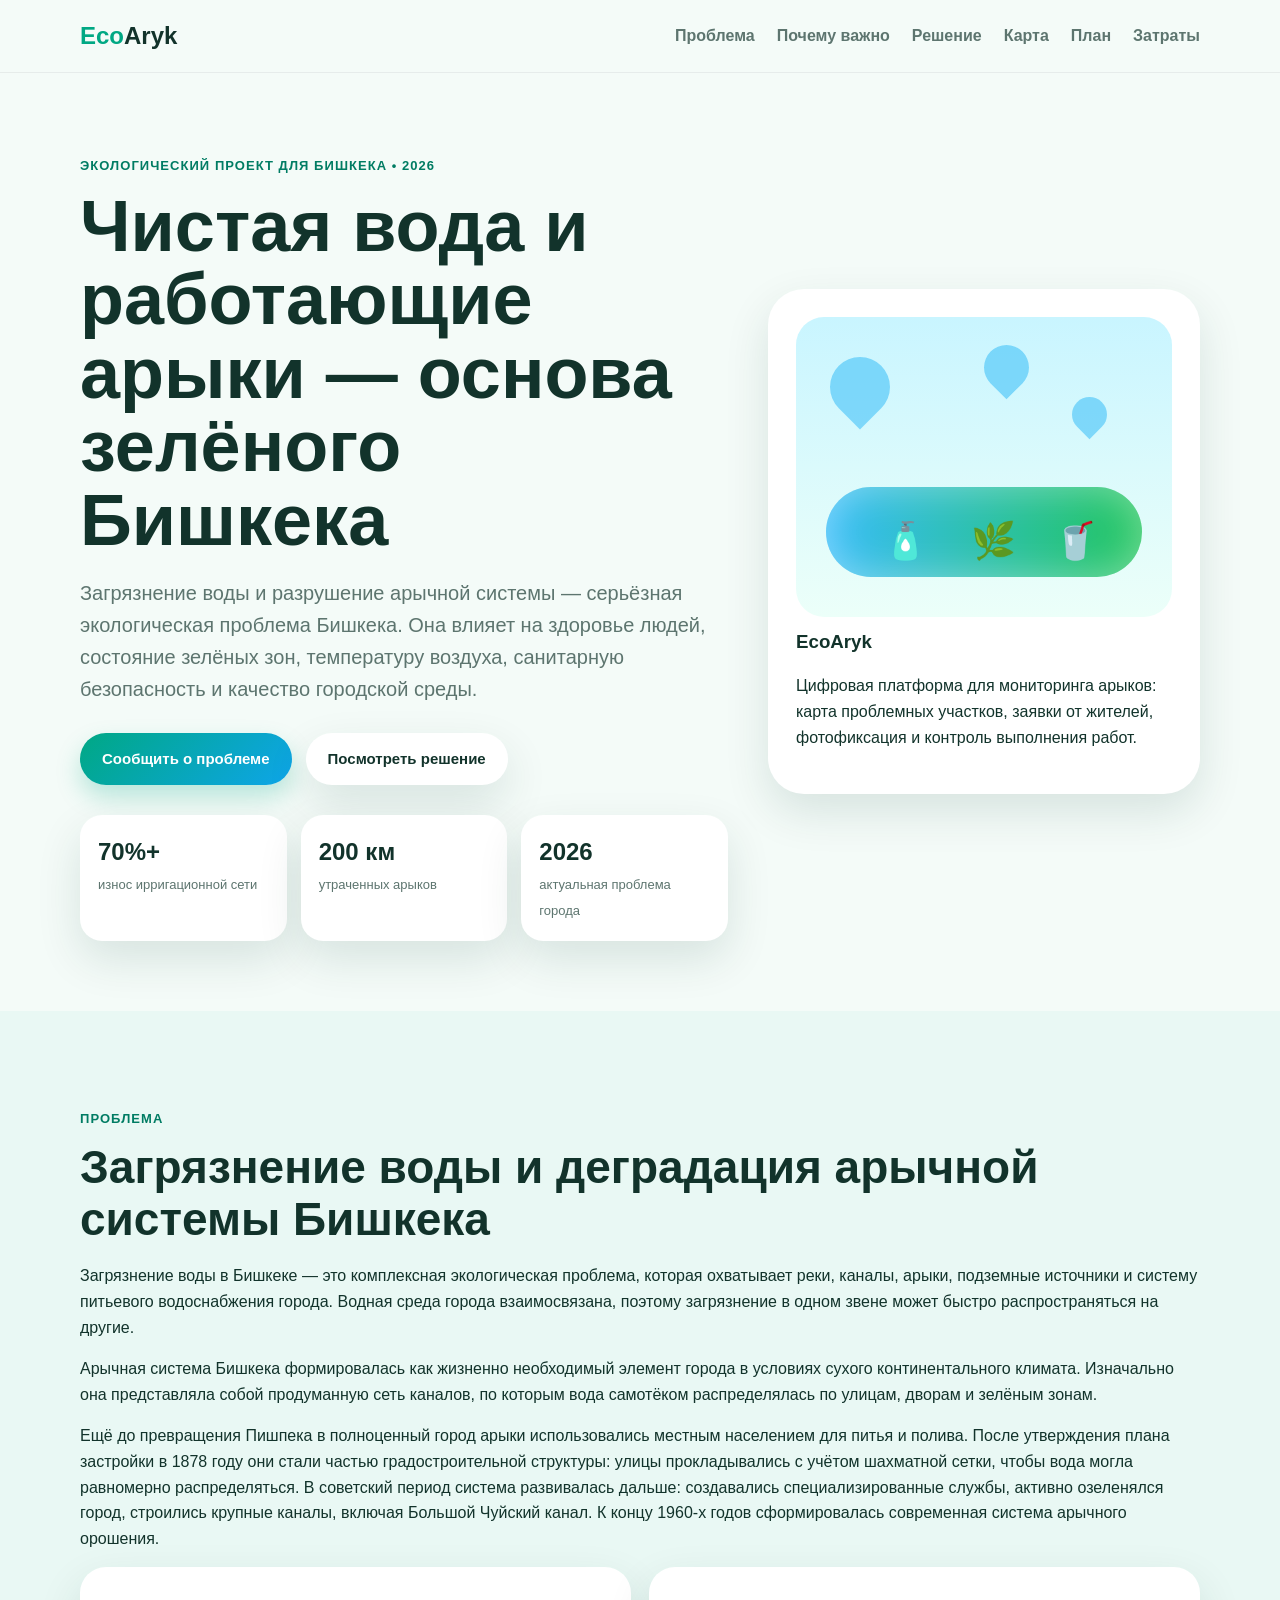
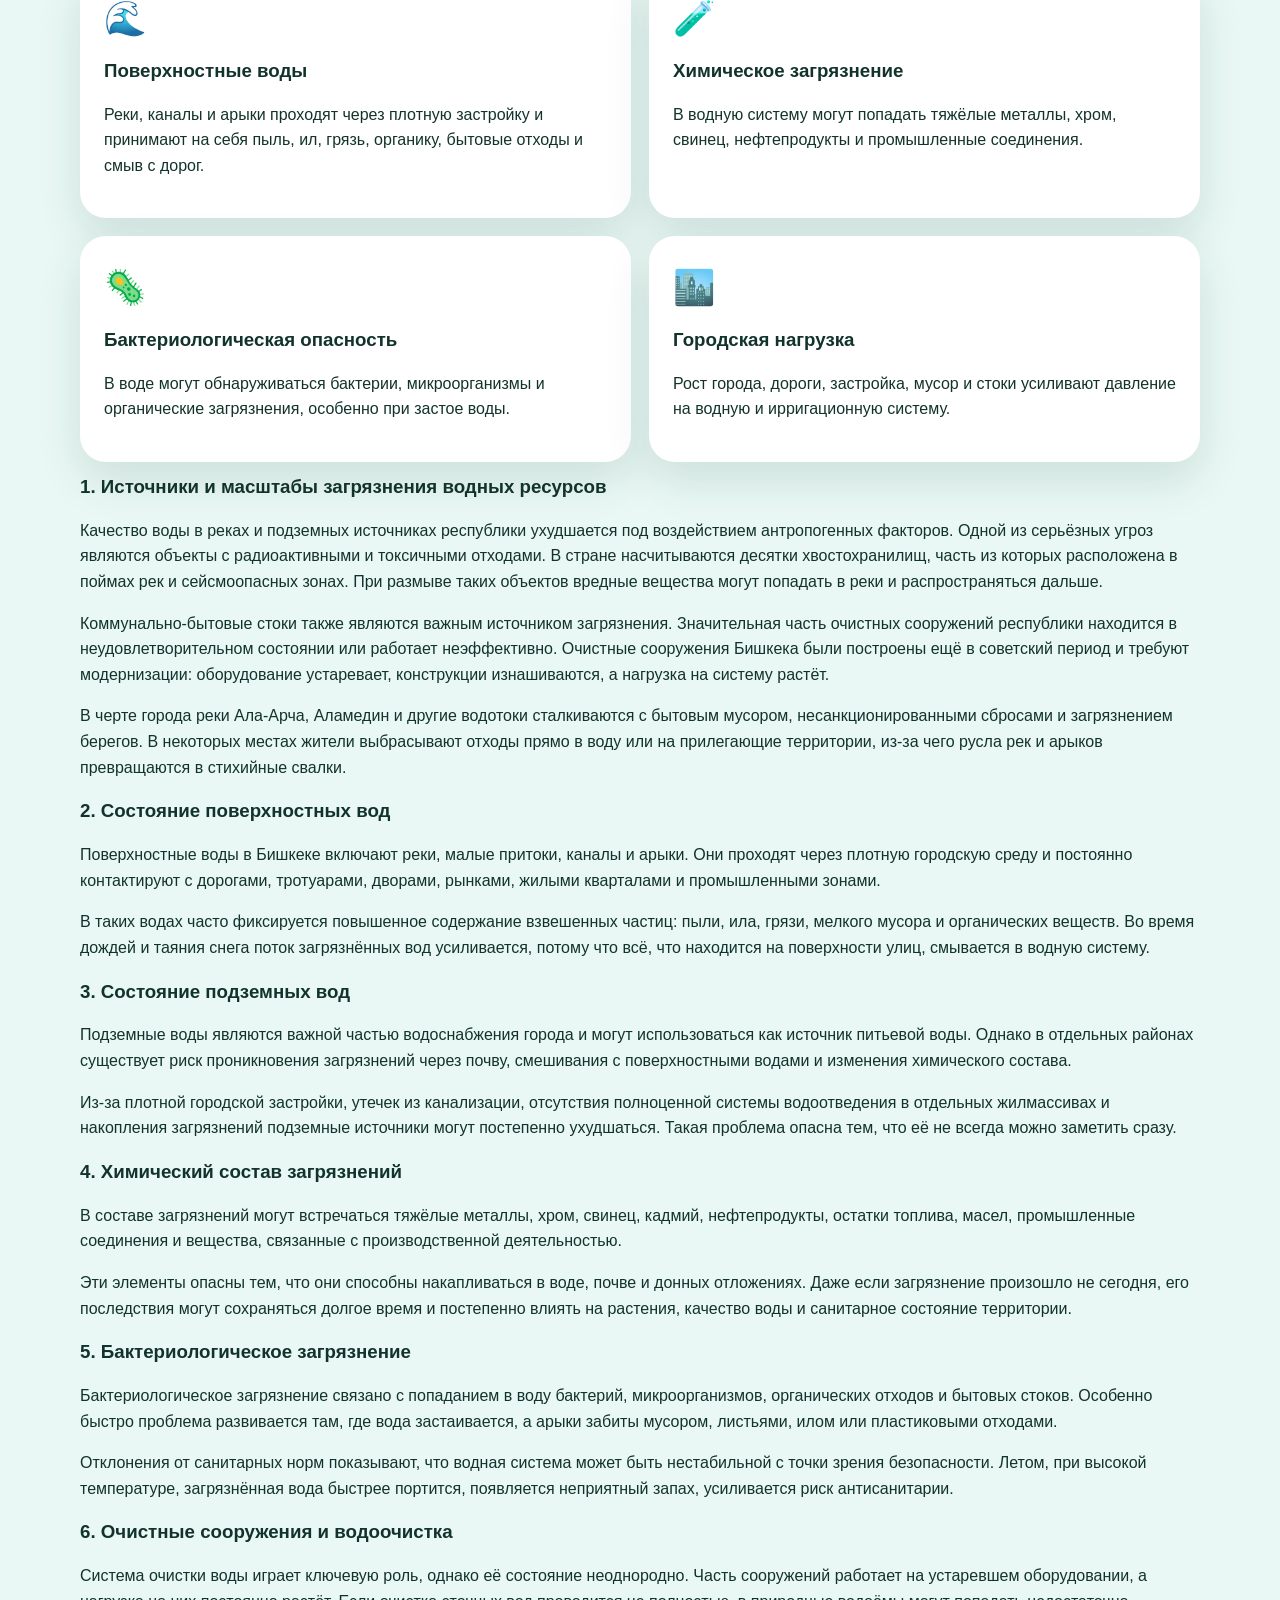
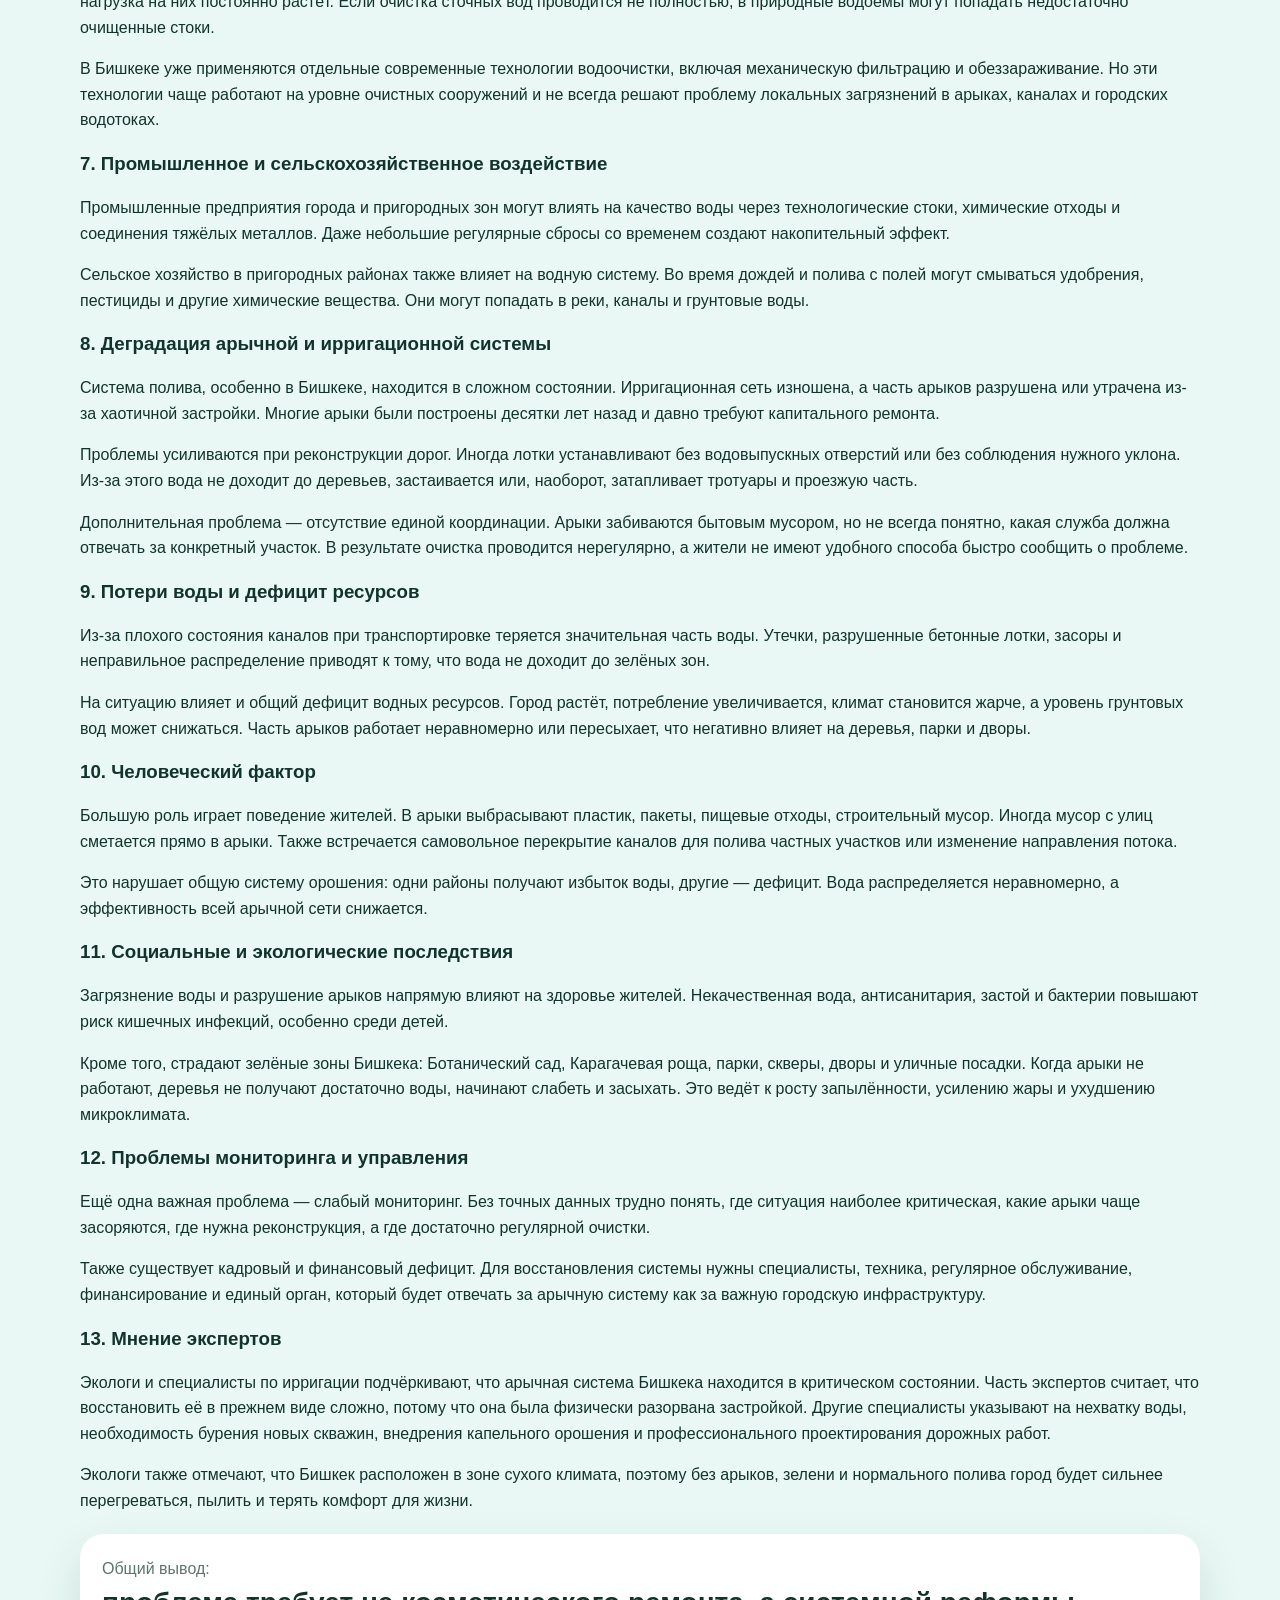
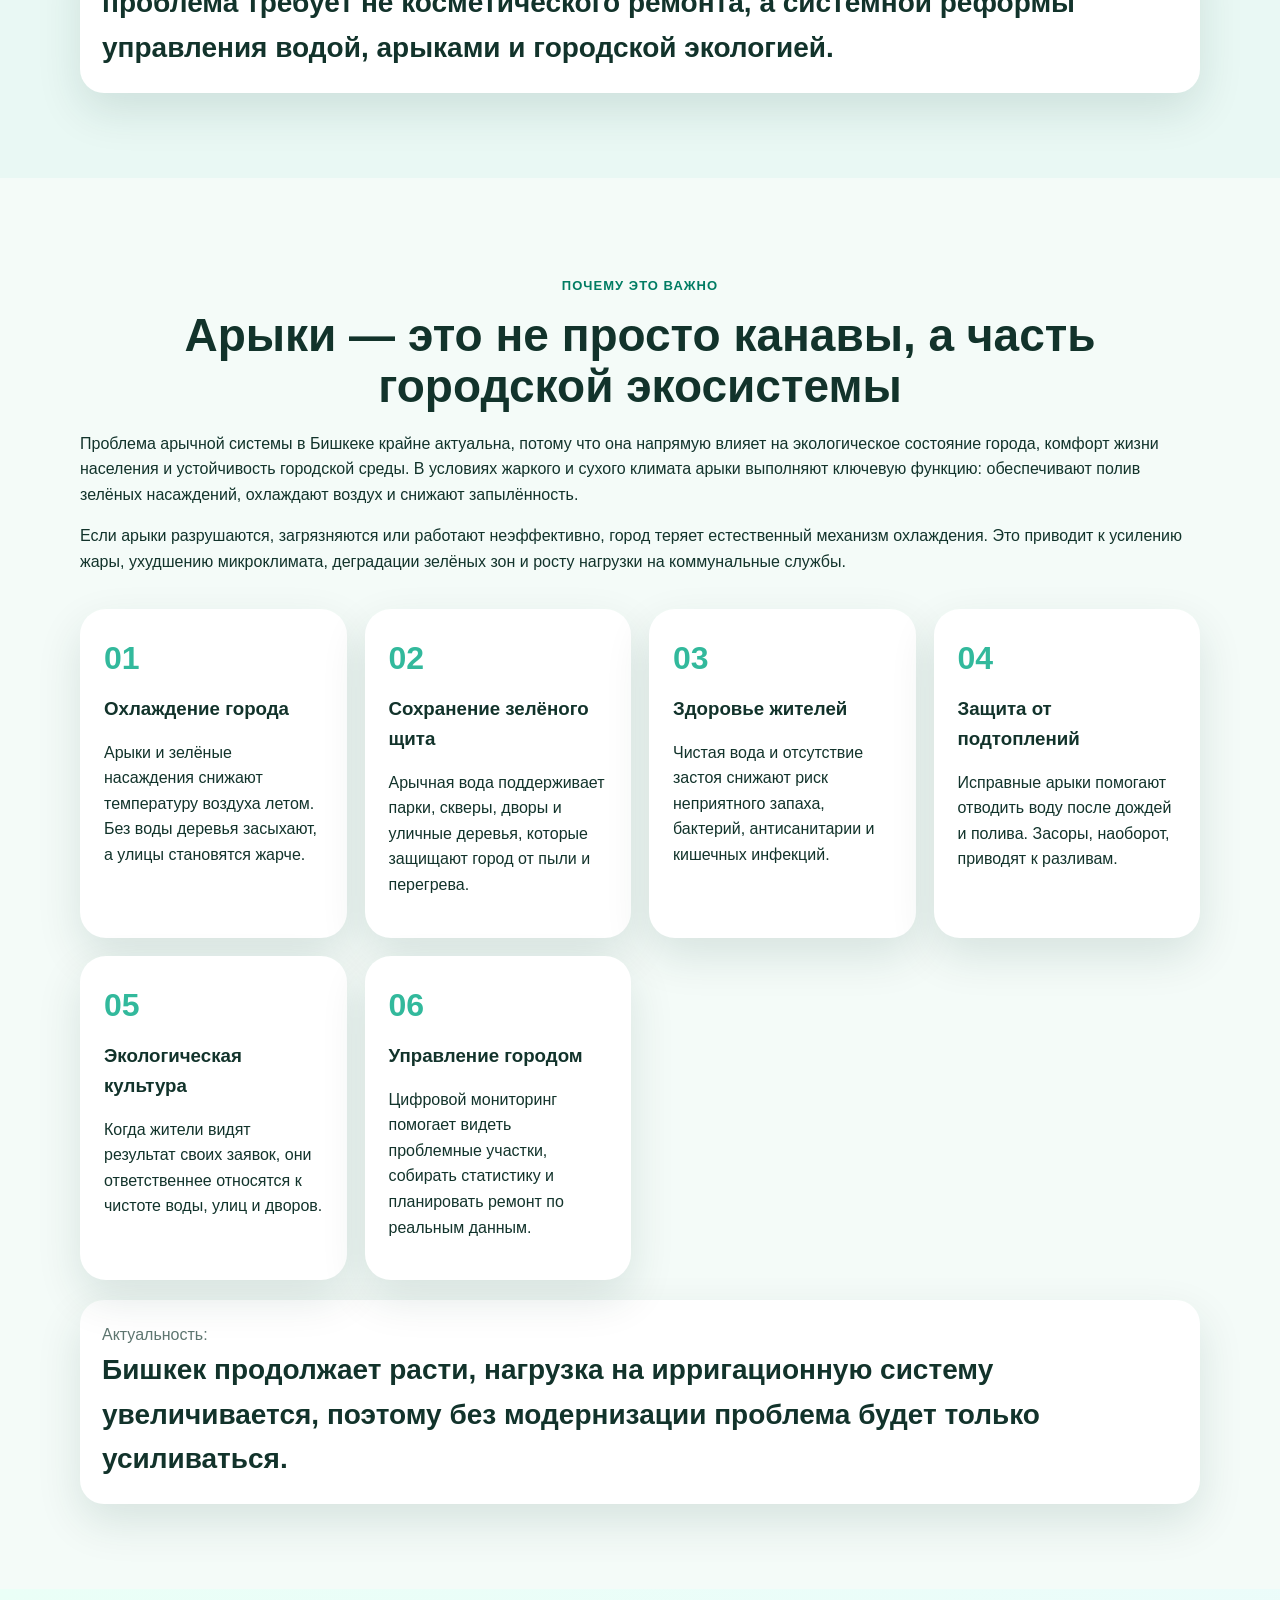
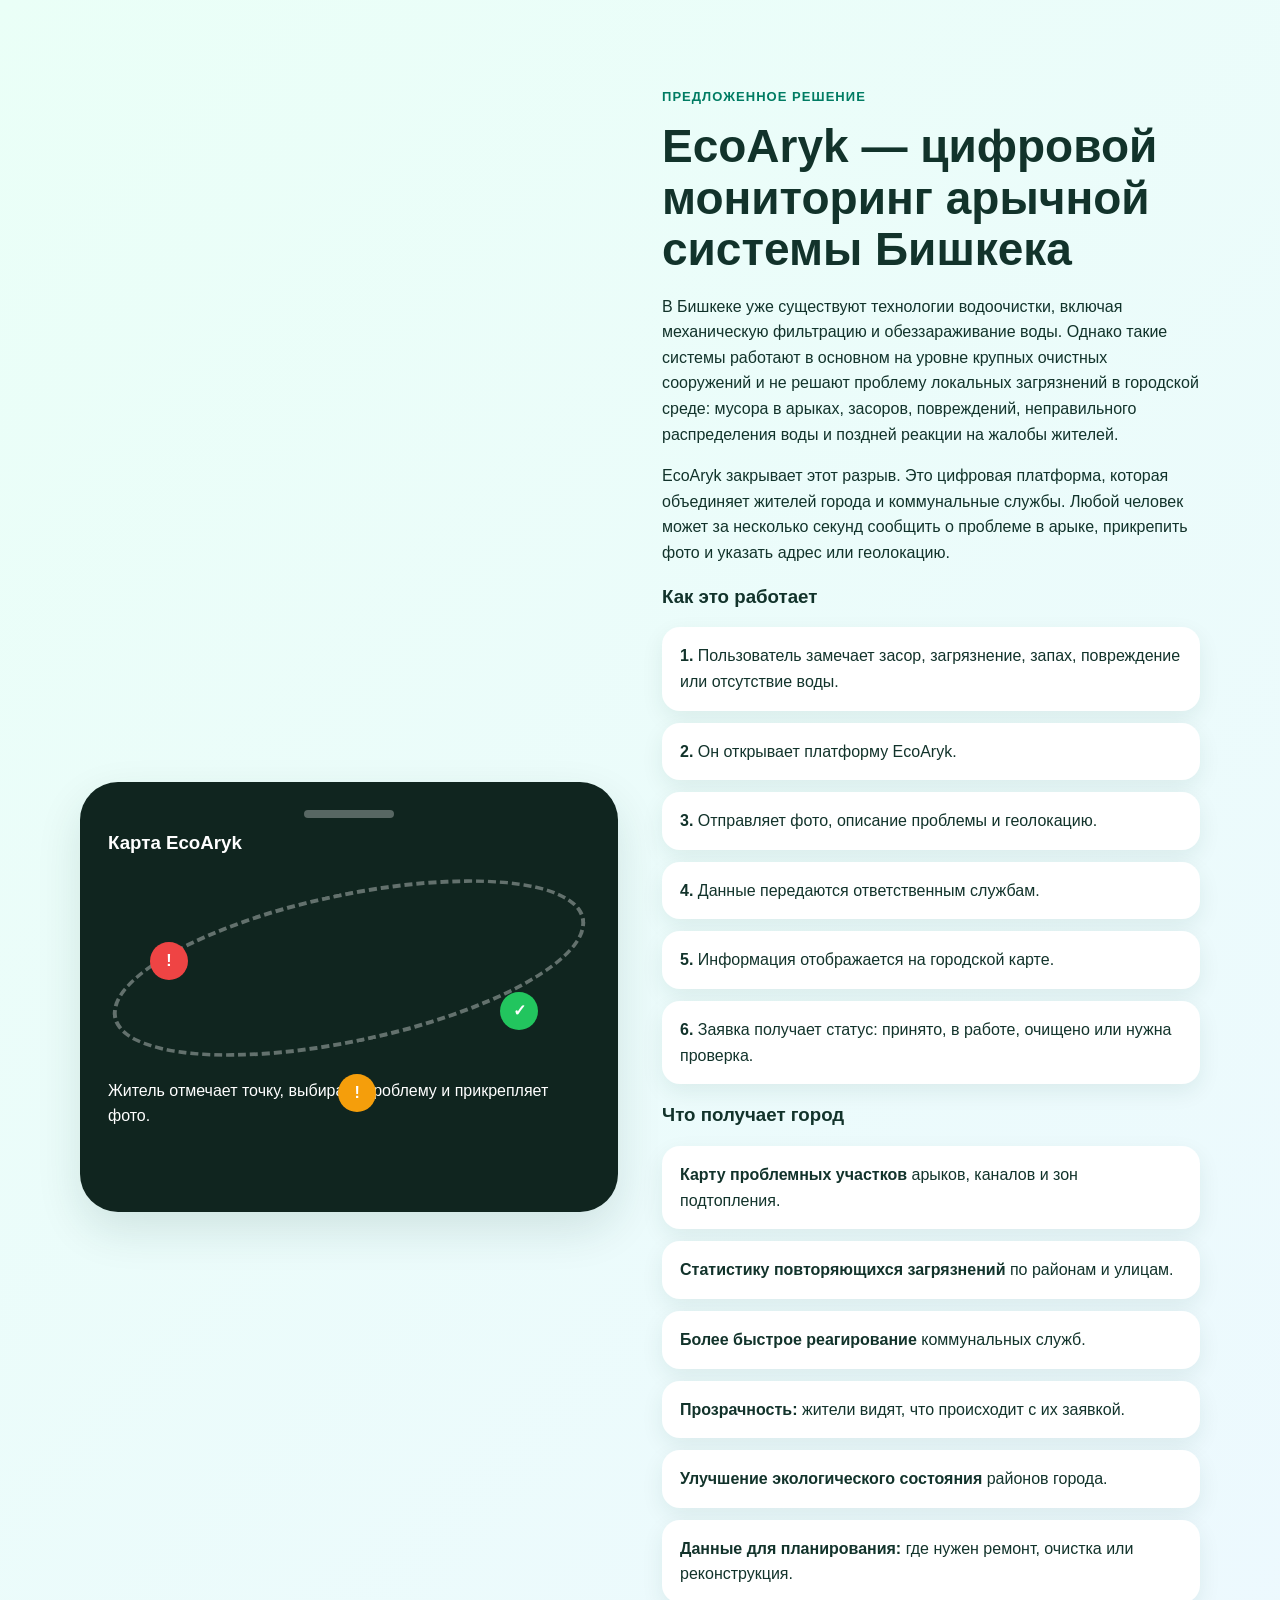
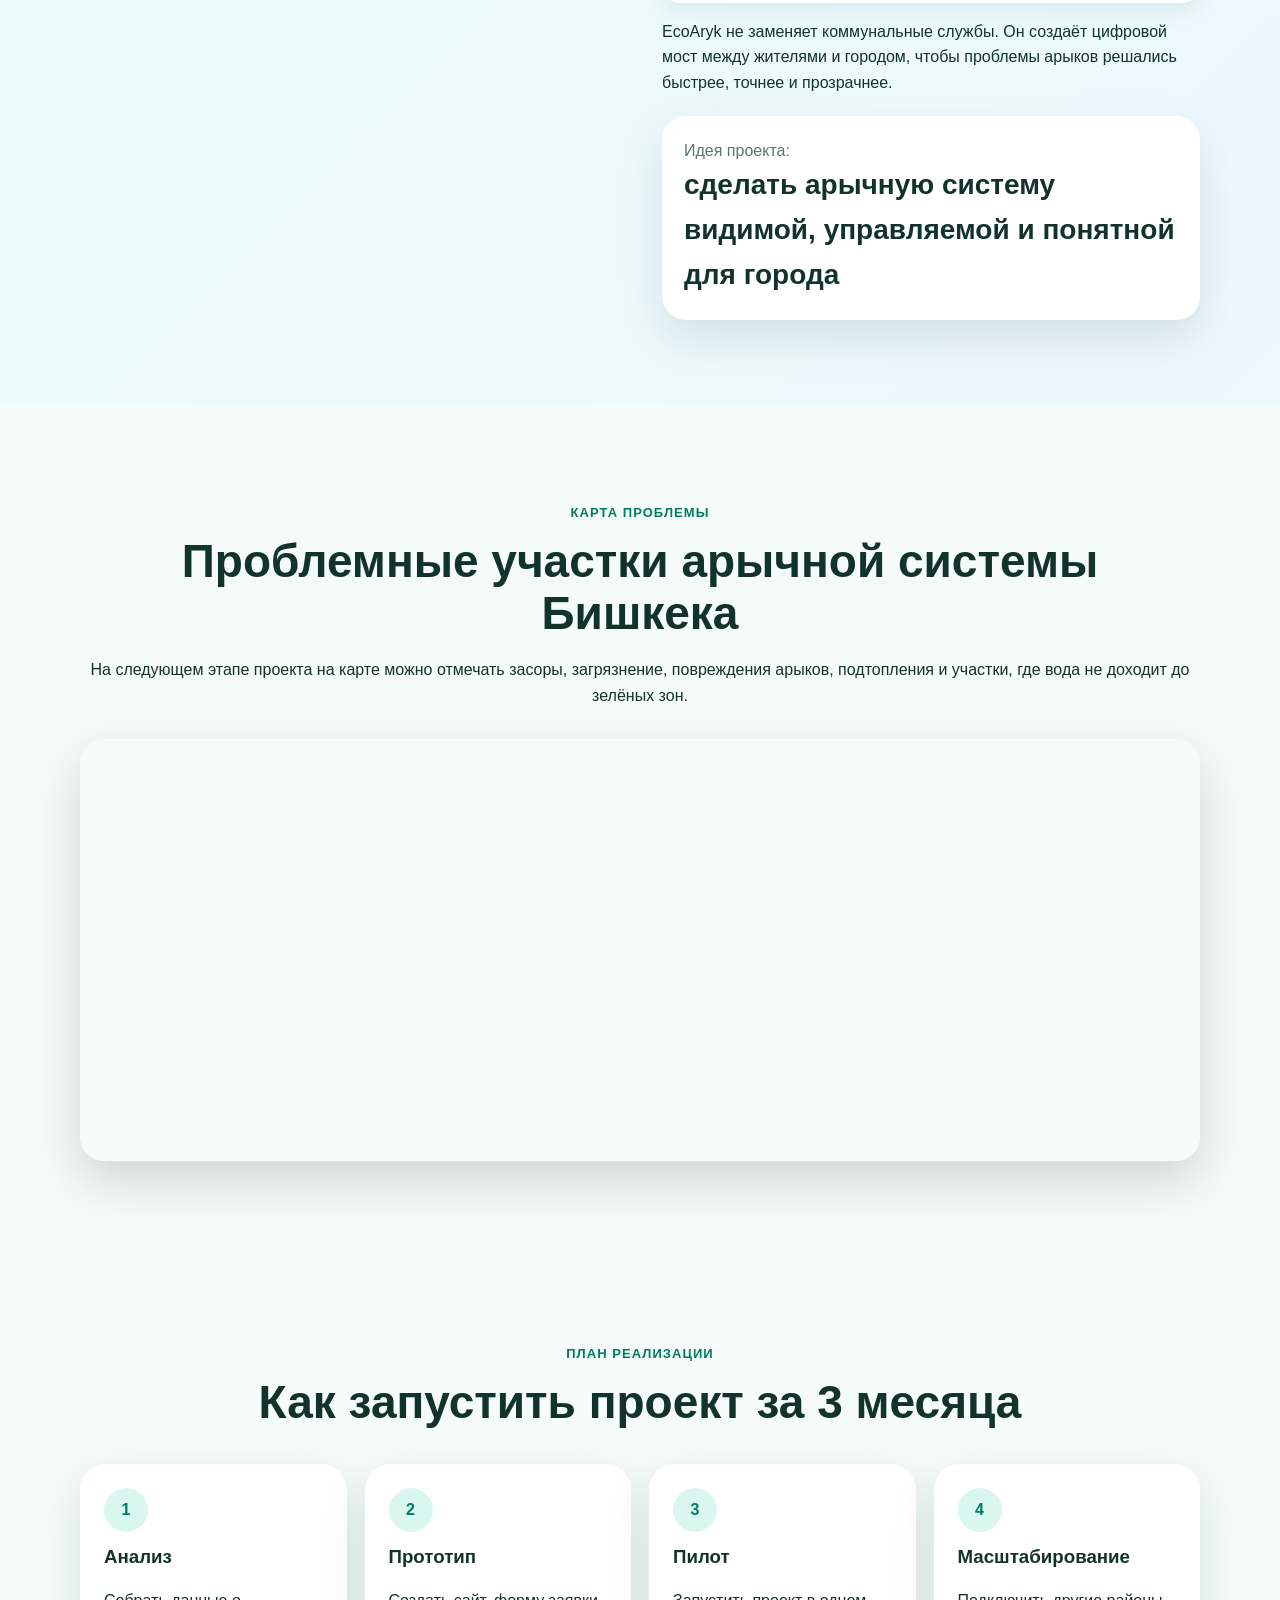
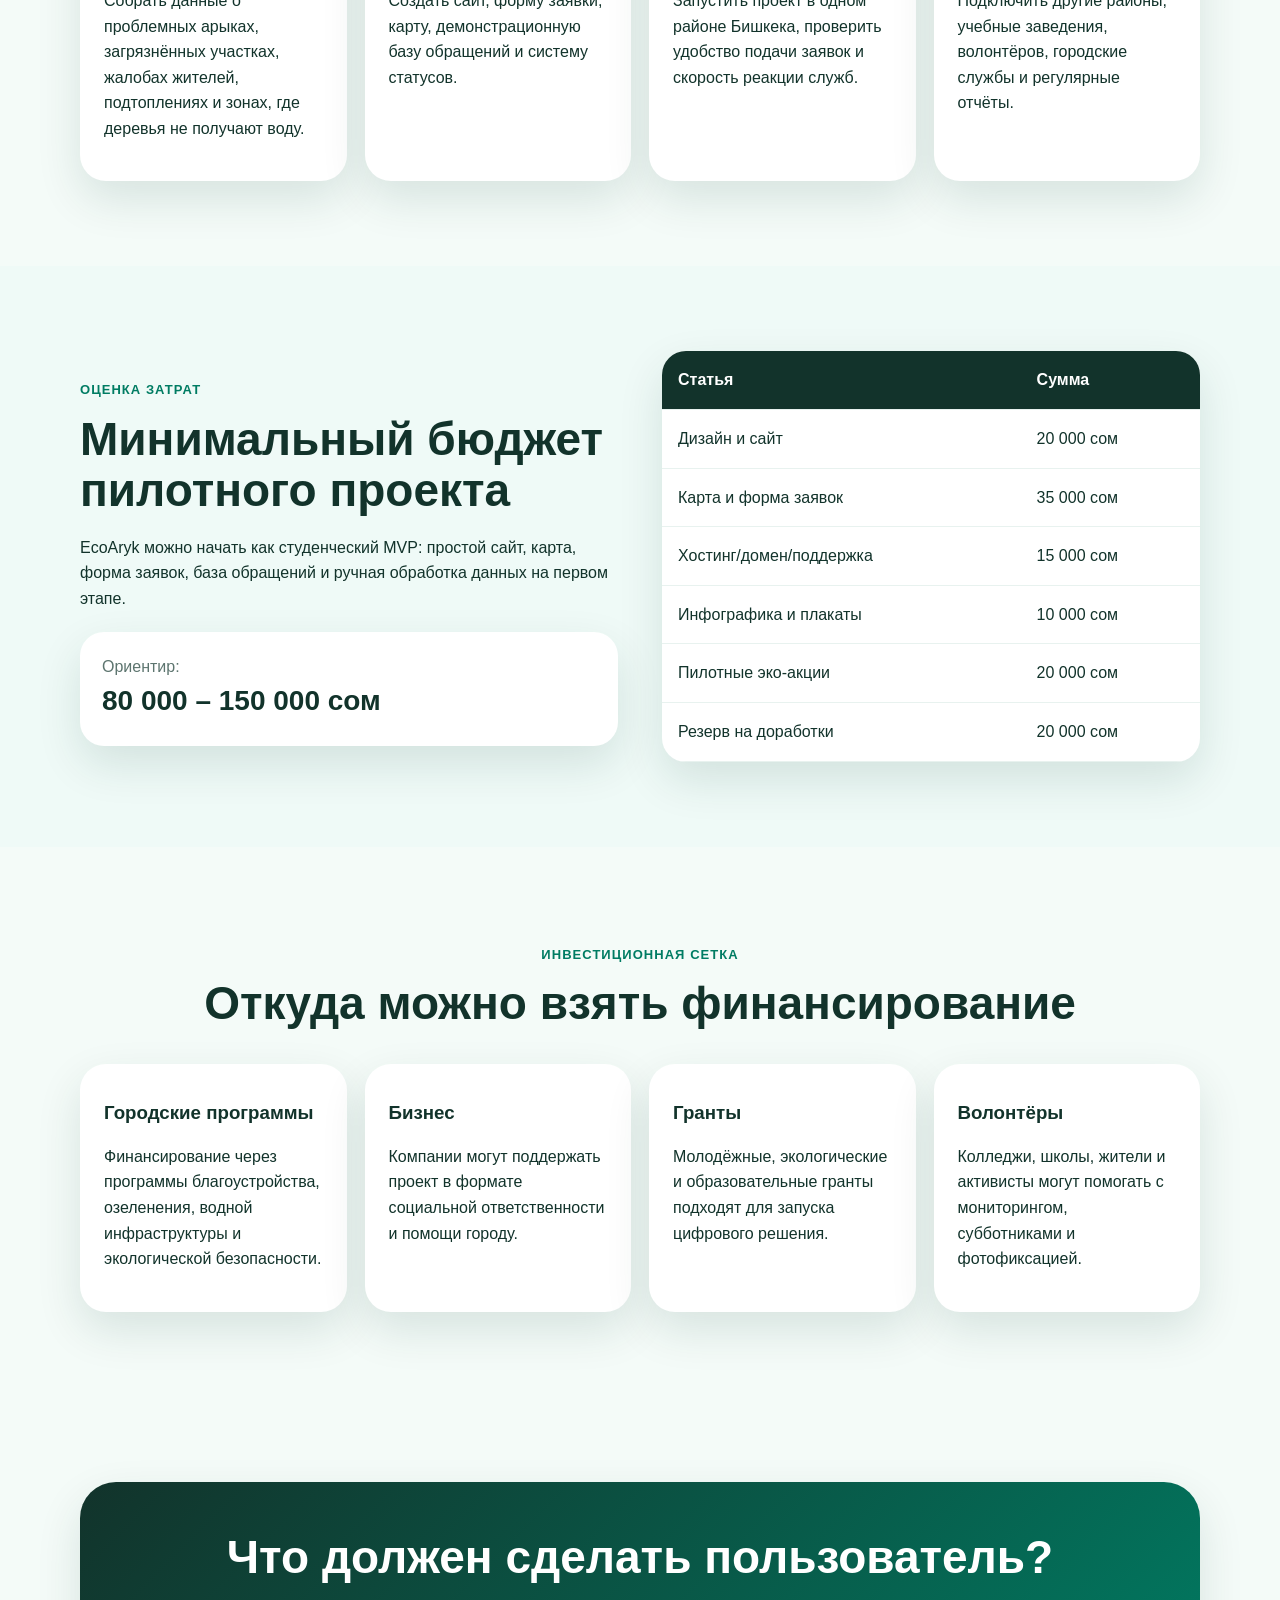
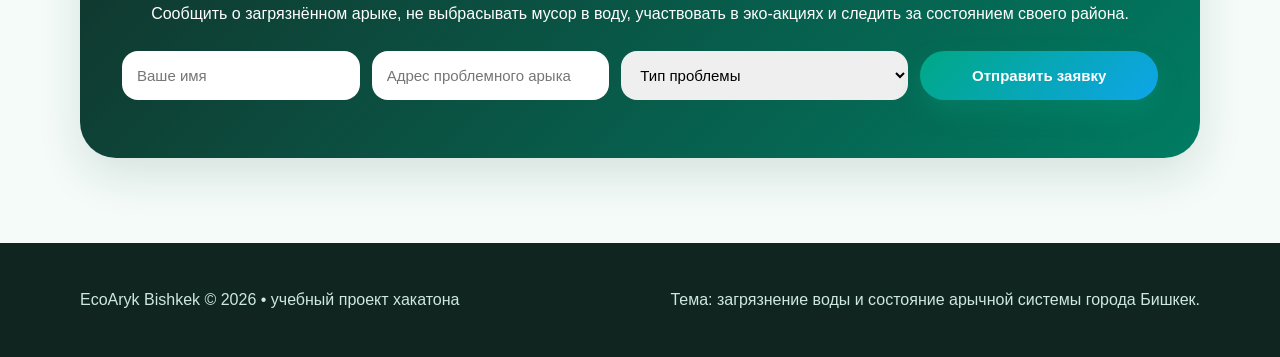
==== index.html @ 1565bd8c "fdhjmj" ====
<!DOCTYPE html>
<html lang="ru">
<head>
  <meta charset="UTF-8" />
  <meta name="viewport" content="width=device-width, initial-scale=1.0" />
  <title>Чистые арыки Бишкека — EcoAryk 2026</title>
  <link rel="stylesheet" href="css/style.css">
</head>
<body>
  <header class="header">
    <nav class="nav container">
      <a href="#top" class="logo"><span>Eco</span>Aryk</a>
      <button class="menu-btn" id="menuBtn" aria-label="Открыть меню">☰</button>
      <div class="nav-links" id="navLinks">
        <a href="#problem">Проблема</a>
        <a href="#importance">Почему важно</a>
        <a href="#solution">Решение</a>
        <a href="#map">Карта</a>
        <a href="#plan">План</a>
        <a href="#budget">Затраты</a>
      </div>
    </nav>
  </header>

  <main id="top">
    <section class="hero container">
      <div class="hero-content reveal">
        <p class="eyebrow">Экологический проект для Бишкека • 2026</p>
        <h1>Чистая вода и работающие арыки — основа зелёного Бишкека</h1>
        <p class="lead">
          Загрязнение воды и разрушение арычной системы — серьёзная экологическая проблема Бишкека.
          Она влияет на здоровье людей, состояние зелёных зон, температуру воздуха, санитарную безопасность
          и качество городской среды.
        </p>
        <div class="hero-actions">
          <a class="btn primary" href="#cta">Сообщить о проблеме</a>
          <a class="btn ghost" href="#solution">Посмотреть решение</a>
        </div>
        <div class="stats">
          <div><b>70%+</b><span>износ ирригационной сети</span></div>
          <div><b>200 км</b><span>утраченных арыков</span></div>
          <div><b>2026</b><span>актуальная проблема города</span></div>
        </div>
      </div>

      <div class="hero-card reveal">
        <div class="water-visual">
          <span class="drop d1"></span><span class="drop d2"></span><span class="drop d3"></span>
          <div class="canal">
            <div class="trash">🧴</div><div class="leaf">🌿</div><div class="trash t2">🥤</div>
          </div>
        </div>
        <h3>EcoAryk</h3>
        <p>
          Цифровая платформа для мониторинга арыков: карта проблемных участков,
          заявки от жителей, фотофиксация и контроль выполнения работ.
        </p>
      </div>
    </section>

    <section id="problem" class="section problem">
      <div class="container">
        <p class="eyebrow">Проблема</p>
        <h2>Загрязнение воды и деградация арычной системы Бишкека</h2>

        <p>
          Загрязнение воды в Бишкеке — это комплексная экологическая проблема, которая охватывает
          реки, каналы, арыки, подземные источники и систему питьевого водоснабжения города.
          Водная среда города взаимосвязана, поэтому загрязнение в одном звене может быстро
          распространяться на другие.
        </p>

        <p>
          Арычная система Бишкека формировалась как жизненно необходимый элемент города в условиях
          сухого континентального климата. Изначально она представляла собой продуманную сеть каналов,
          по которым вода самотёком распределялась по улицам, дворам и зелёным зонам.
        </p>

        <p>
          Ещё до превращения Пишпека в полноценный город арыки использовались местным населением
          для питья и полива. После утверждения плана застройки в 1878 году они стали частью
          градостроительной структуры: улицы прокладывались с учётом шахматной сетки, чтобы вода
          могла равномерно распределяться. В советский период система развивалась дальше:
          создавались специализированные службы, активно озеленялся город, строились крупные каналы,
          включая Большой Чуйский канал. К концу 1960-х годов сформировалась современная система
          арычного орошения.
        </p>

        <div class="cards reveal">
          <article>
            <span>🌊</span>
            <h3>Поверхностные воды</h3>
            <p>
              Реки, каналы и арыки проходят через плотную застройку и принимают на себя пыль,
              ил, грязь, органику, бытовые отходы и смыв с дорог.
            </p>
          </article>

          <article>
            <span>🧪</span>
            <h3>Химическое загрязнение</h3>
            <p>
              В водную систему могут попадать тяжёлые металлы, хром, свинец, нефтепродукты
              и промышленные соединения.
            </p>
          </article>

          <article>
            <span>🦠</span>
            <h3>Бактериологическая опасность</h3>
            <p>
              В воде могут обнаруживаться бактерии, микроорганизмы и органические загрязнения,
              особенно при застое воды.
            </p>
          </article>

          <article>
            <span>🏙️</span>
            <h3>Городская нагрузка</h3>
            <p>
              Рост города, дороги, застройка, мусор и стоки усиливают давление на водную
              и ирригационную систему.
            </p>
          </article>
        </div>

        <h3>1. Источники и масштабы загрязнения водных ресурсов</h3>
        <p>
          Качество воды в реках и подземных источниках республики ухудшается под воздействием
          антропогенных факторов. Одной из серьёзных угроз являются объекты с радиоактивными
          и токсичными отходами. В стране насчитываются десятки хвостохранилищ, часть из которых
          расположена в поймах рек и сейсмоопасных зонах. При размыве таких объектов вредные вещества
          могут попадать в реки и распространяться дальше.
        </p>

        <p>
          Коммунально-бытовые стоки также являются важным источником загрязнения. Значительная часть
          очистных сооружений республики находится в неудовлетворительном состоянии или работает
          неэффективно. Очистные сооружения Бишкека были построены ещё в советский период и требуют
          модернизации: оборудование устаревает, конструкции изнашиваются, а нагрузка на систему растёт.
        </p>

        <p>
          В черте города реки Ала-Арча, Аламедин и другие водотоки сталкиваются с бытовым мусором,
          несанкционированными сбросами и загрязнением берегов. В некоторых местах жители выбрасывают
          отходы прямо в воду или на прилегающие территории, из-за чего русла рек и арыков превращаются
          в стихийные свалки.
        </p>

        <h3>2. Состояние поверхностных вод</h3>
        <p>
          Поверхностные воды в Бишкеке включают реки, малые притоки, каналы и арыки. Они проходят
          через плотную городскую среду и постоянно контактируют с дорогами, тротуарами, дворами,
          рынками, жилыми кварталами и промышленными зонами.
        </p>

        <p>
          В таких водах часто фиксируется повышенное содержание взвешенных частиц: пыли, ила,
          грязи, мелкого мусора и органических веществ. Во время дождей и таяния снега поток
          загрязнённых вод усиливается, потому что всё, что находится на поверхности улиц,
          смывается в водную систему.
        </p>

        <h3>3. Состояние подземных вод</h3>
        <p>
          Подземные воды являются важной частью водоснабжения города и могут использоваться как источник
          питьевой воды. Однако в отдельных районах существует риск проникновения загрязнений через почву,
          смешивания с поверхностными водами и изменения химического состава.
        </p>

        <p>
          Из-за плотной городской застройки, утечек из канализации, отсутствия полноценной системы
          водоотведения в отдельных жилмассивах и накопления загрязнений подземные источники могут
          постепенно ухудшаться. Такая проблема опасна тем, что её не всегда можно заметить сразу.
        </p>

        <h3>4. Химический состав загрязнений</h3>
        <p>
          В составе загрязнений могут встречаться тяжёлые металлы, хром, свинец, кадмий, нефтепродукты,
          остатки топлива, масел, промышленные соединения и вещества, связанные с производственной
          деятельностью.
        </p>

        <p>
          Эти элементы опасны тем, что они способны накапливаться в воде, почве и донных отложениях.
          Даже если загрязнение произошло не сегодня, его последствия могут сохраняться долгое время
          и постепенно влиять на растения, качество воды и санитарное состояние территории.
        </p>

        <h3>5. Бактериологическое загрязнение</h3>
        <p>
          Бактериологическое загрязнение связано с попаданием в воду бактерий, микроорганизмов,
          органических отходов и бытовых стоков. Особенно быстро проблема развивается там, где вода
          застаивается, а арыки забиты мусором, листьями, илом или пластиковыми отходами.
        </p>

        <p>
          Отклонения от санитарных норм показывают, что водная система может быть нестабильной
          с точки зрения безопасности. Летом, при высокой температуре, загрязнённая вода быстрее
          портится, появляется неприятный запах, усиливается риск антисанитарии.
        </p>

        <h3>6. Очистные сооружения и водоочистка</h3>
        <p>
          Система очистки воды играет ключевую роль, однако её состояние неоднородно. Часть сооружений
          работает на устаревшем оборудовании, а нагрузка на них постоянно растёт. Если очистка сточных
          вод проводится не полностью, в природные водоёмы могут попадать недостаточно очищенные стоки.
        </p>

        <p>
          В Бишкеке уже применяются отдельные современные технологии водоочистки, включая механическую
          фильтрацию и обеззараживание. Но эти технологии чаще работают на уровне очистных сооружений
          и не всегда решают проблему локальных загрязнений в арыках, каналах и городских водотоках.
        </p>

        <h3>7. Промышленное и сельскохозяйственное воздействие</h3>
        <p>
          Промышленные предприятия города и пригородных зон могут влиять на качество воды через
          технологические стоки, химические отходы и соединения тяжёлых металлов. Даже небольшие
          регулярные сбросы со временем создают накопительный эффект.
        </p>

        <p>
          Сельское хозяйство в пригородных районах также влияет на водную систему. Во время дождей
          и полива с полей могут смываться удобрения, пестициды и другие химические вещества.
          Они могут попадать в реки, каналы и грунтовые воды.
        </p>

        <h3>8. Деградация арычной и ирригационной системы</h3>
        <p>
          Система полива, особенно в Бишкеке, находится в сложном состоянии. Ирригационная сеть
          изношена, а часть арыков разрушена или утрачена из-за хаотичной застройки. Многие арыки
          были построены десятки лет назад и давно требуют капитального ремонта.
        </p>

        <p>
          Проблемы усиливаются при реконструкции дорог. Иногда лотки устанавливают без водовыпускных
          отверстий или без соблюдения нужного уклона. Из-за этого вода не доходит до деревьев,
          застаивается или, наоборот, затапливает тротуары и проезжую часть.
        </p>

        <p>
          Дополнительная проблема — отсутствие единой координации. Арыки забиваются бытовым мусором,
          но не всегда понятно, какая служба должна отвечать за конкретный участок. В результате
          очистка проводится нерегулярно, а жители не имеют удобного способа быстро сообщить о проблеме.
        </p>

        <h3>9. Потери воды и дефицит ресурсов</h3>
        <p>
          Из-за плохого состояния каналов при транспортировке теряется значительная часть воды.
          Утечки, разрушенные бетонные лотки, засоры и неправильное распределение приводят к тому,
          что вода не доходит до зелёных зон.
        </p>

        <p>
          На ситуацию влияет и общий дефицит водных ресурсов. Город растёт, потребление увеличивается,
          климат становится жарче, а уровень грунтовых вод может снижаться. Часть арыков работает
          неравномерно или пересыхает, что негативно влияет на деревья, парки и дворы.
        </p>

        <h3>10. Человеческий фактор</h3>
        <p>
          Большую роль играет поведение жителей. В арыки выбрасывают пластик, пакеты, пищевые отходы,
          строительный мусор. Иногда мусор с улиц сметается прямо в арыки. Также встречается
          самовольное перекрытие каналов для полива частных участков или изменение направления потока.
        </p>

        <p>
          Это нарушает общую систему орошения: одни районы получают избыток воды, другие — дефицит.
          Вода распределяется неравномерно, а эффективность всей арычной сети снижается.
        </p>

        <h3>11. Социальные и экологические последствия</h3>
        <p>
          Загрязнение воды и разрушение арыков напрямую влияют на здоровье жителей. Некачественная вода,
          антисанитария, застой и бактерии повышают риск кишечных инфекций, особенно среди детей.
        </p>

        <p>
          Кроме того, страдают зелёные зоны Бишкека: Ботанический сад, Карагачевая роща, парки,
          скверы, дворы и уличные посадки. Когда арыки не работают, деревья не получают достаточно воды,
          начинают слабеть и засыхать. Это ведёт к росту запылённости, усилению жары и ухудшению
          микроклимата.
        </p>

        <h3>12. Проблемы мониторинга и управления</h3>
        <p>
          Ещё одна важная проблема — слабый мониторинг. Без точных данных трудно понять, где ситуация
          наиболее критическая, какие арыки чаще засоряются, где нужна реконструкция, а где достаточно
          регулярной очистки.
        </p>

        <p>
          Также существует кадровый и финансовый дефицит. Для восстановления системы нужны специалисты,
          техника, регулярное обслуживание, финансирование и единый орган, который будет отвечать
          за арычную систему как за важную городскую инфраструктуру.
        </p>

        <h3>13. Мнение экспертов</h3>
        <p>
          Экологи и специалисты по ирригации подчёркивают, что арычная система Бишкека находится
          в критическом состоянии. Часть экспертов считает, что восстановить её в прежнем виде сложно,
          потому что она была физически разорвана застройкой. Другие специалисты указывают на нехватку
          воды, необходимость бурения новых скважин, внедрения капельного орошения и профессионального
          проектирования дорожных работ.
        </p>

        <p>
          Экологи также отмечают, что Бишкек расположен в зоне сухого климата, поэтому без арыков,
          зелени и нормального полива город будет сильнее перегреваться, пылить и терять комфорт
          для жизни.
        </p>

        <div class="budget-total">
          <span>Общий вывод:</span>
          <b>
            проблема требует не косметического ремонта, а системной реформы управления водой,
            арыками и городской экологией.
          </b>
        </div>
      </div>
    </section>

    <section id="importance" class="section">
      <div class="container">
        <p class="eyebrow center">Почему это важно</p>
        <h2 class="center">Арыки — это не просто канавы, а часть городской экосистемы</h2>

        <p>
          Проблема арычной системы в Бишкеке крайне актуальна, потому что она напрямую влияет
          на экологическое состояние города, комфорт жизни населения и устойчивость городской среды.
          В условиях жаркого и сухого климата арыки выполняют ключевую функцию: обеспечивают полив
          зелёных насаждений, охлаждают воздух и снижают запылённость.
        </p>

        <p>
          Если арыки разрушаются, загрязняются или работают неэффективно, город теряет естественный
          механизм охлаждения. Это приводит к усилению жары, ухудшению микроклимата, деградации
          зелёных зон и росту нагрузки на коммунальные службы.
        </p>

        <div class="importance-grid">
          <div class="info-card reveal">
            <b>01</b>
            <h3>Охлаждение города</h3>
            <p>
              Арыки и зелёные насаждения снижают температуру воздуха летом. Без воды деревья
              засыхают, а улицы становятся жарче.
            </p>
          </div>

          <div class="info-card reveal">
            <b>02</b>
            <h3>Сохранение зелёного щита</h3>
            <p>
              Арычная вода поддерживает парки, скверы, дворы и уличные деревья, которые защищают
              город от пыли и перегрева.
            </p>
          </div>

          <div class="info-card reveal">
            <b>03</b>
            <h3>Здоровье жителей</h3>
            <p>
              Чистая вода и отсутствие застоя снижают риск неприятного запаха, бактерий,
              антисанитарии и кишечных инфекций.
            </p>
          </div>

          <div class="info-card reveal">
            <b>04</b>
            <h3>Защита от подтоплений</h3>
            <p>
              Исправные арыки помогают отводить воду после дождей и полива. Засоры, наоборот,
              приводят к разливам.
            </p>
          </div>

          <div class="info-card reveal">
            <b>05</b>
            <h3>Экологическая культура</h3>
            <p>
              Когда жители видят результат своих заявок, они ответственнее относятся к чистоте
              воды, улиц и дворов.
            </p>
          </div>

          <div class="info-card reveal">
            <b>06</b>
            <h3>Управление городом</h3>
            <p>
              Цифровой мониторинг помогает видеть проблемные участки, собирать статистику
              и планировать ремонт по реальным данным.
            </p>
          </div>
        </div>

        <div class="budget-total">
          <span>Актуальность:</span>
          <b>
            Бишкек продолжает расти, нагрузка на ирригационную систему увеличивается,
            поэтому без модернизации проблема будет только усиливаться.
          </b>
        </div>
      </div>
    </section>

    <section id="solution" class="section solution">
      <div class="container grid-2">
        <div class="phone reveal">
          <div class="phone-top"></div>
          <h3>Карта EcoAryk</h3>
          <div class="map-line"></div>
          <div class="pin p1">!</div><div class="pin p2">✓</div><div class="pin p3">!</div>
          <p>Житель отмечает точку, выбирает проблему и прикрепляет фото.</p>
        </div>

        <div class="reveal">
          <p class="eyebrow">Предложенное решение</p>
          <h2>EcoAryk — цифровой мониторинг арычной системы Бишкека</h2>

          <p>
            В Бишкеке уже существуют технологии водоочистки, включая механическую фильтрацию
            и обеззараживание воды. Однако такие системы работают в основном на уровне крупных
            очистных сооружений и не решают проблему локальных загрязнений в городской среде:
            мусора в арыках, засоров, повреждений, неправильного распределения воды и поздней
            реакции на жалобы жителей.
          </p>

          <p>
            EcoAryk закрывает этот разрыв. Это цифровая платформа, которая объединяет жителей
            города и коммунальные службы. Любой человек может за несколько секунд сообщить
            о проблеме в арыке, прикрепить фото и указать адрес или геолокацию.
          </p>

          <h3>Как это работает</h3>
          <ul class="check-list">
            <li><b>1.</b> Пользователь замечает засор, загрязнение, запах, повреждение или отсутствие воды.</li>
            <li><b>2.</b> Он открывает платформу EcoAryk.</li>
            <li><b>3.</b> Отправляет фото, описание проблемы и геолокацию.</li>
            <li><b>4.</b> Данные передаются ответственным службам.</li>
            <li><b>5.</b> Информация отображается на городской карте.</li>
            <li><b>6.</b> Заявка получает статус: принято, в работе, очищено или нужна проверка.</li>
          </ul>

          <h3>Что получает город</h3>
          <ul class="check-list">
            <li><b>Карту проблемных участков</b> арыков, каналов и зон подтопления.</li>
            <li><b>Статистику повторяющихся загрязнений</b> по районам и улицам.</li>
            <li><b>Более быстрое реагирование</b> коммунальных служб.</li>
            <li><b>Прозрачность:</b> жители видят, что происходит с их заявкой.</li>
            <li><b>Улучшение экологического состояния</b> районов города.</li>
            <li><b>Данные для планирования:</b> где нужен ремонт, очистка или реконструкция.</li>
          </ul>

          <p>
            EcoAryk не заменяет коммунальные службы. Он создаёт цифровой мост между жителями
            и городом, чтобы проблемы арыков решались быстрее, точнее и прозрачнее.
          </p>

          <div class="budget-total">
            <span>Идея проекта:</span>
            <b>сделать арычную систему видимой, управляемой и понятной для города</b>
          </div>
        </div>
      </div>
    </section>

    <section id="map" class="section">
      <div class="container">
        <p class="eyebrow center">Карта проблемы</p>
        <h2 class="center">Проблемные участки арычной системы Бишкека</h2>
        <p class="center">
          На следующем этапе проекта на карте можно отмечать засоры, загрязнение, повреждения арыков,
          подтопления и участки, где вода не доходит до зелёных зон.
        </p>

        <div class="map-box">
          <iframe 
            src="https://yandex.ru/map-widget/v1/?ll=74.6122%2C42.8746&z=12&l=map"
            width="100%" 
            height="420" 
            frameborder="0" 
            allowfullscreen="true">
          </iframe>
        </div>
      </div>
    </section>

    <section id="plan" class="section">
      <div class="container">
        <p class="eyebrow center">План реализации</p>
        <h2 class="center">Как запустить проект за 3 месяца</h2>

        <div class="timeline">
          <div class="step reveal">
            <span>1</span>
            <h3>Анализ</h3>
            <p>
              Собрать данные о проблемных арыках, загрязнённых участках, жалобах жителей,
              подтоплениях и зонах, где деревья не получают воду.
            </p>
          </div>

          <div class="step reveal">
            <span>2</span>
            <h3>Прототип</h3>
            <p>
              Создать сайт, форму заявки, карту, демонстрационную базу обращений и систему статусов.
            </p>
          </div>

          <div class="step reveal">
            <span>3</span>
            <h3>Пилот</h3>
            <p>
              Запустить проект в одном районе Бишкека, проверить удобство подачи заявок
              и скорость реакции служб.
            </p>
          </div>

          <div class="step reveal">
            <span>4</span>
            <h3>Масштабирование</h3>
            <p>
              Подключить другие районы, учебные заведения, волонтёров, городские службы
              и регулярные отчёты.
            </p>
          </div>
        </div>
      </div>
    </section>

    <section id="budget" class="section budget">
      <div class="container grid-2">
        <div class="reveal">
          <p class="eyebrow">Оценка затрат</p>
          <h2>Минимальный бюджет пилотного проекта</h2>
          <p>
            EcoAryk можно начать как студенческий MVP: простой сайт, карта, форма заявок,
            база обращений и ручная обработка данных на первом этапе.
          </p>
          <div class="budget-total"><span>Ориентир:</span><b>80 000 – 150 000 сом</b></div>
        </div>

        <div class="table-wrap reveal">
          <table>
            <tr><th>Статья</th><th>Сумма</th></tr>
            <tr><td>Дизайн и сайт</td><td>20 000 сом</td></tr>
            <tr><td>Карта и форма заявок</td><td>35 000 сом</td></tr>
            <tr><td>Хостинг/домен/поддержка</td><td>15 000 сом</td></tr>
            <tr><td>Инфографика и плакаты</td><td>10 000 сом</td></tr>
            <tr><td>Пилотные эко-акции</td><td>20 000 сом</td></tr>
            <tr><td>Резерв на доработки</td><td>20 000 сом</td></tr>
          </table>
        </div>
      </div>
    </section>

    <section class="section finance">
      <div class="container">
        <p class="eyebrow center">Инвестиционная сетка</p>
        <h2 class="center">Откуда можно взять финансирование</h2>

        <div class="finance-grid">
          <div class="reveal">
            <h3>Городские программы</h3>
            <p>
              Финансирование через программы благоустройства, озеленения, водной инфраструктуры
              и экологической безопасности.
            </p>
          </div>

          <div class="reveal">
            <h3>Бизнес</h3>
            <p>
              Компании могут поддержать проект в формате социальной ответственности и помощи городу.
            </p>
          </div>

          <div class="reveal">
            <h3>Гранты</h3>
            <p>
              Молодёжные, экологические и образовательные гранты подходят для запуска цифрового решения.
            </p>
          </div>

          <div class="reveal">
            <h3>Волонтёры</h3>
            <p>
              Колледжи, школы, жители и активисты могут помогать с мониторингом, субботниками
              и фотофиксацией.
            </p>
          </div>
        </div>
      </div>
    </section>

    <section id="cta" class="cta section">
      <div class="container cta-box reveal">
        <h2>Что должен сделать пользователь?</h2>
        <p>
          Сообщить о загрязнённом арыке, не выбрасывать мусор в воду, участвовать в эко-акциях
          и следить за состоянием своего района.
        </p>

        <form id="reportForm" class="report-form">
          <input type="text" id="name" placeholder="Ваше имя" required>
          <input type="text" id="address" placeholder="Адрес проблемного арыка" required>

          <select id="type" required>
            <option value="">Тип проблемы</option>
            <option>Мусор</option>
            <option>Грязная вода / запах</option>
            <option>Засор</option>
            <option>Повреждение арыка</option>
            <option>Вода не доходит до зелёной зоны</option>
            <option>Незаконный слив</option>
          </select>

          <button class="btn primary" type="submit">Отправить заявку</button>
        </form>

        <p id="formResult" class="form-result"></p>
      </div>
    </section>
  </main>

  <footer class="footer">
    <div class="container">
      <p>EcoAryk Bishkek © 2026 • учебный проект хакатона</p>
      <p>Тема: загрязнение воды и состояние арычной системы города Бишкек.</p>
    </div>
  </footer>

<script src="java/script.js"></script>
</body>
</html>
---- css/style.css ----
:root{
  --bg:#f4fbf8; --card:#ffffff; --text:#12332b; --muted:#5d756f; --primary:#00a884; --primary-dark:#007c63; --accent:#0ea5e9; --soft:#d9f7ef; --shadow:0 18px 45px rgba(4,59,48,.12);
}
*{box-sizing:border-box}html{scroll-behavior:smooth}body{margin:0;font-family:Inter,Segoe UI,Arial,sans-serif;background:var(--bg);color:var(--text);line-height:1.6}.container{width:min(1120px,92%);margin:auto}.header{position:sticky;top:0;z-index:10;background:rgba(244,251,248,.86);backdrop-filter:blur(14px);border-bottom:1px solid rgba(0,0,0,.06)}.nav{height:72px;display:flex;align-items:center;justify-content:space-between}.logo{font-weight:900;font-size:24px;text-decoration:none;color:var(--text)}.logo span{color:var(--primary)}.nav-links{display:flex;gap:22px}.nav-links a{text-decoration:none;color:var(--muted);font-weight:700}.nav-links a:hover{color:var(--primary)}.menu-btn{display:none;border:0;background:var(--soft);font-size:24px;border-radius:12px;padding:8px 12px}.hero{min-height:calc(100vh - 72px);display:grid;grid-template-columns:1.2fr .8fr;gap:40px;align-items:center;padding:70px 0}.eyebrow{color:var(--primary-dark);font-weight:900;text-transform:uppercase;letter-spacing:.08em;font-size:13px}.center{text-align:center}.hero h1{font-size:clamp(38px,6vw,72px);line-height:1.02;margin:12px 0 20px}.lead{font-size:20px;color:var(--muted);max-width:720px}.hero-actions{display:flex;gap:14px;flex-wrap:wrap;margin:28px 0}.btn{display:inline-flex;align-items:center;justify-content:center;border-radius:999px;padding:14px 22px;text-decoration:none;font-weight:900;border:0;cursor:pointer;font-size:15px}.primary{background:linear-gradient(135deg,var(--primary),var(--accent));color:white;box-shadow:0 12px 25px rgba(0,168,132,.25)}.ghost{background:white;color:var(--text);box-shadow:var(--shadow)}.stats{display:grid;grid-template-columns:repeat(3,1fr);gap:14px;margin-top:30px}.stats div{background:white;border-radius:22px;padding:18px;box-shadow:var(--shadow)}.stats b{display:block;font-size:24px}.stats span{color:var(--muted);font-size:13px}.hero-card{background:white;border-radius:36px;padding:28px;box-shadow:var(--shadow);position:relative;overflow:hidden}.water-visual{height:300px;background:linear-gradient(180deg,#c9f5ff,#ecfff9);border-radius:28px;position:relative;overflow:hidden}.canal{position:absolute;left:8%;right:8%;bottom:40px;height:90px;border-radius:50px;background:linear-gradient(90deg,#38bdf8,#22c55e);box-shadow:inset 0 0 40px rgba(255,255,255,.4);animation:flow 4s infinite alternate}.drop{position:absolute;background:#38bdf8;border-radius:50% 50% 50% 0;transform:rotate(-45deg);opacity:.55}.d1{width:60px;height:60px;left:34px;top:40px}.d2{width:35px;height:35px;right:65px;top:80px}.d3{width:45px;height:45px;left:50%;top:28px}.trash,.leaf{position:absolute;font-size:36px;top:25px;animation:float 3s infinite alternate}.trash{left:18%}.leaf{left:46%}.t2{left:72%}@keyframes flow{to{transform:translateX(10px)}}@keyframes float{to{transform:translateY(-12px) rotate(8deg)}}.section{padding:85px 0}.grid-2{display:grid;grid-template-columns:1fr 1fr;gap:44px;align-items:center}h2{font-size:clamp(30px,4vw,46px);line-height:1.12;margin:8px 0 18px}h3{margin:10px 0 8px}.problem{background:#e9f8f4}.cards{display:grid;grid-template-columns:repeat(2,1fr);gap:18px}.cards article,.info-card,.finance-grid div,.step{background:white;border-radius:26px;padding:24px;box-shadow:var(--shadow)}.cards span{font-size:34px}.importance-grid,.finance-grid{display:grid;grid-template-columns:repeat(4,1fr);gap:18px;margin-top:34px}.info-card b{font-size:32px;color:var(--primary);opacity:.8}.solution{background:linear-gradient(135deg,#eafff7,#edf8ff)}.phone{background:#10251f;color:white;border-radius:38px;padding:28px;min-height:430px;box-shadow:var(--shadow);position:relative;overflow:hidden}.phone-top{width:90px;height:8px;background:rgba(255,255,255,.3);border-radius:50px;margin:auto}.map-line{height:150px;margin:35px 0;border:4px dashed rgba(255,255,255,.35);border-radius:50%;transform:rotate(-12deg)}.pin{position:absolute;width:38px;height:38px;border-radius:50%;display:grid;place-items:center;font-weight:900}.p1{background:#ef4444;left:70px;top:160px}.p2{background:#22c55e;right:80px;top:210px}.p3{background:#f59e0b;left:48%;bottom:100px}.check-list{padding:0;list-style:none}.check-list li{background:white;margin:12px 0;padding:16px 18px;border-radius:18px;box-shadow:0 8px 22px rgba(4,59,48,.08)}.timeline{display:grid;grid-template-columns:repeat(4,1fr);gap:18px;margin-top:35px}.step span{display:grid;place-items:center;width:44px;height:44px;border-radius:50%;background:var(--soft);color:var(--primary-dark);font-weight:900}.budget{background:#effaf7}.budget-total{background:white;border-radius:24px;padding:22px;margin-top:20px;box-shadow:var(--shadow)}.budget-total span{display:block;color:var(--muted)}.budget-total b{font-size:28px}table{width:100%;border-collapse:collapse;background:white;border-radius:24px;overflow:hidden;box-shadow:var(--shadow)}th,td{text-align:left;padding:16px;border-bottom:1px solid #e8f2ef}th{background:#12332b;color:white}.cta-box{background:linear-gradient(135deg,#12332b,#007c63);color:white;border-radius:36px;padding:42px;box-shadow:var(--shadow);text-align:center}.report-form{display:grid;grid-template-columns:repeat(4,1fr);gap:12px;margin-top:24px}.report-form input,.report-form select{border:0;border-radius:16px;padding:15px;font-size:15px}.form-result{font-weight:900;color:#bfffe9}.footer{padding:28px 0;background:#10251f;color:#cde8df}.footer .container{display:flex;justify-content:space-between;gap:20px;flex-wrap:wrap}.reveal{opacity:0;transform:translateY(28px);transition:.8s ease}.reveal.visible{opacity:1;transform:none}@media(max-width:850px){.menu-btn{display:block}.nav-links{position:absolute;top:72px;left:4%;right:4%;display:none;flex-direction:column;background:white;border-radius:22px;padding:20px;box-shadow:var(--shadow)}.nav-links.open{display:flex}.hero,.grid-2{grid-template-columns:1fr}.stats,.importance-grid,.timeline,.finance-grid,.report-form{grid-template-columns:1fr}.cards{grid-template-columns:1fr}.hero{padding:40px 0}.section{padding:60px 0}.footer .container{display:block}}

.map-box {
  margin-top: 30px;
  border-radius: 24px;
  overflow: hidden;
  box-shadow: 0 20px 50px rgba(0, 0, 0, 0.15);
  border: 1px solid rgba(255, 255, 255, 0.3);
}

.map-box iframe {
  display: block;
  width: 100%;
}
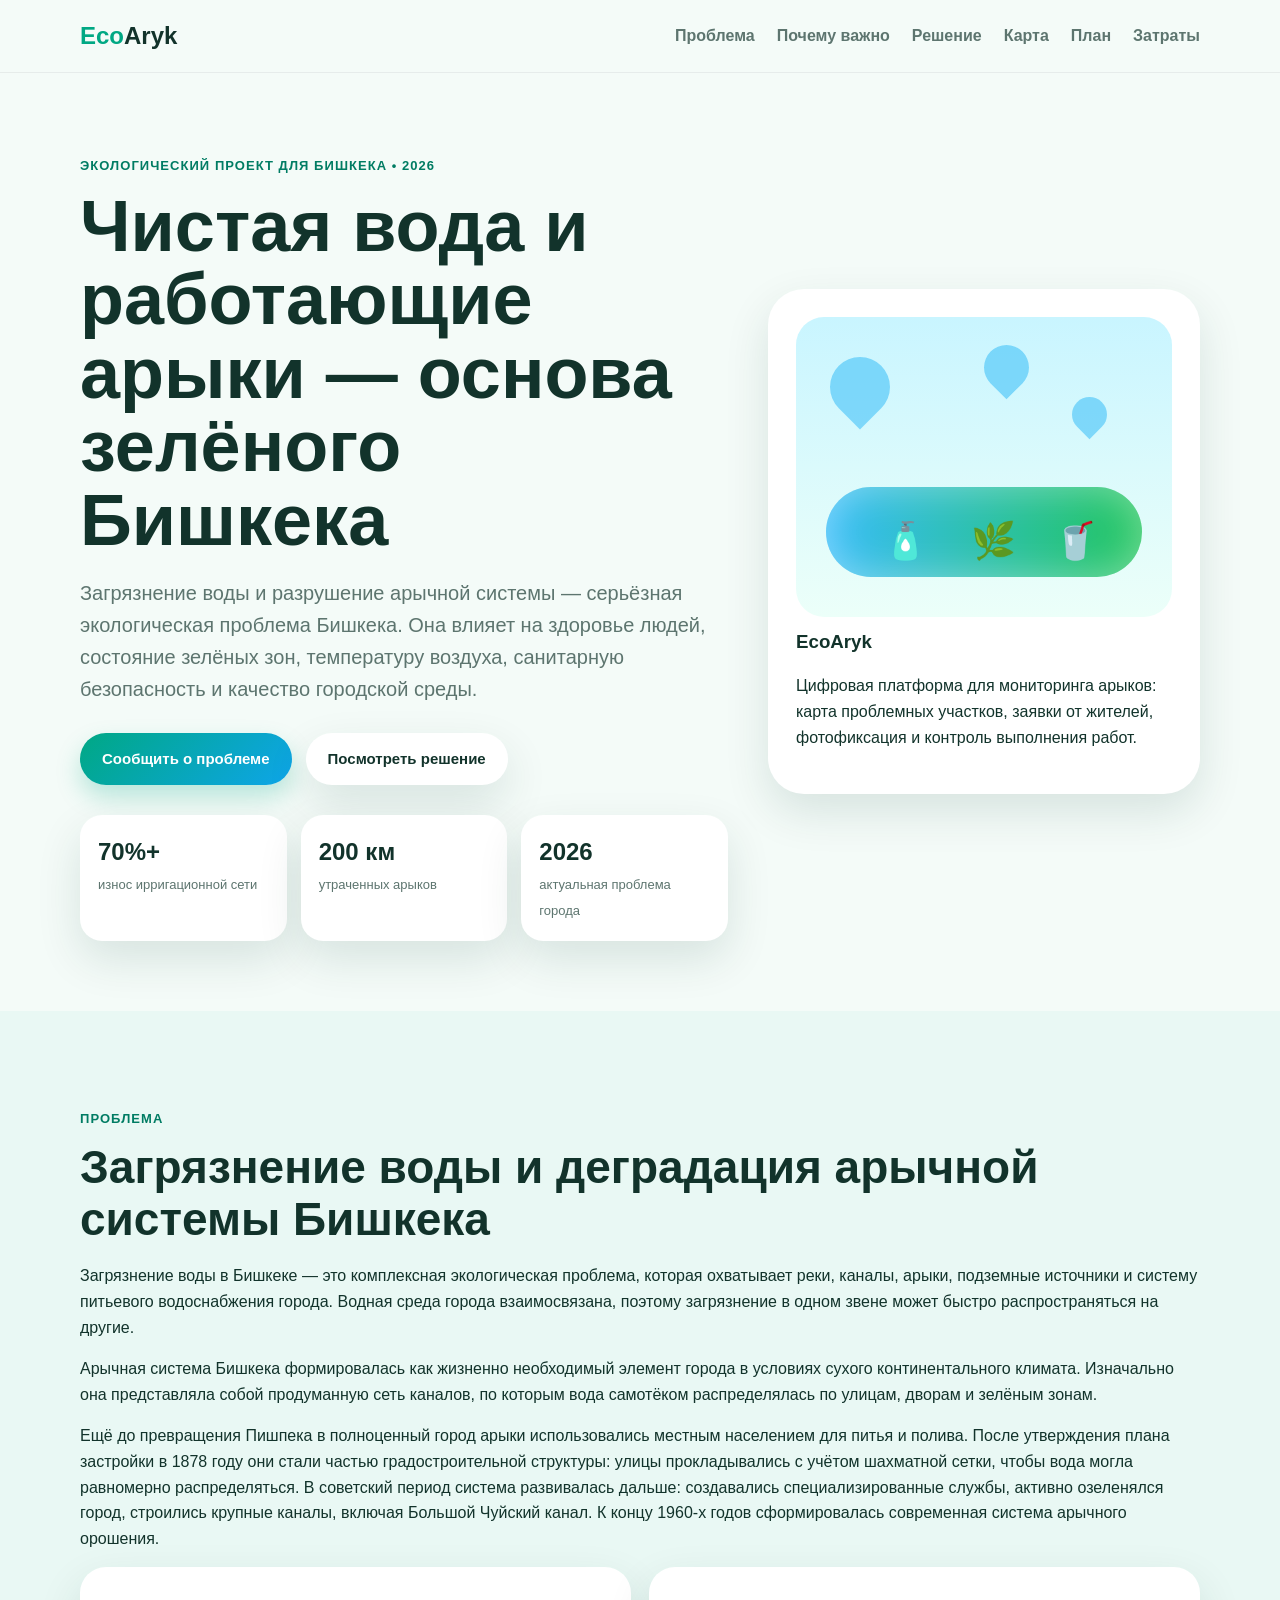
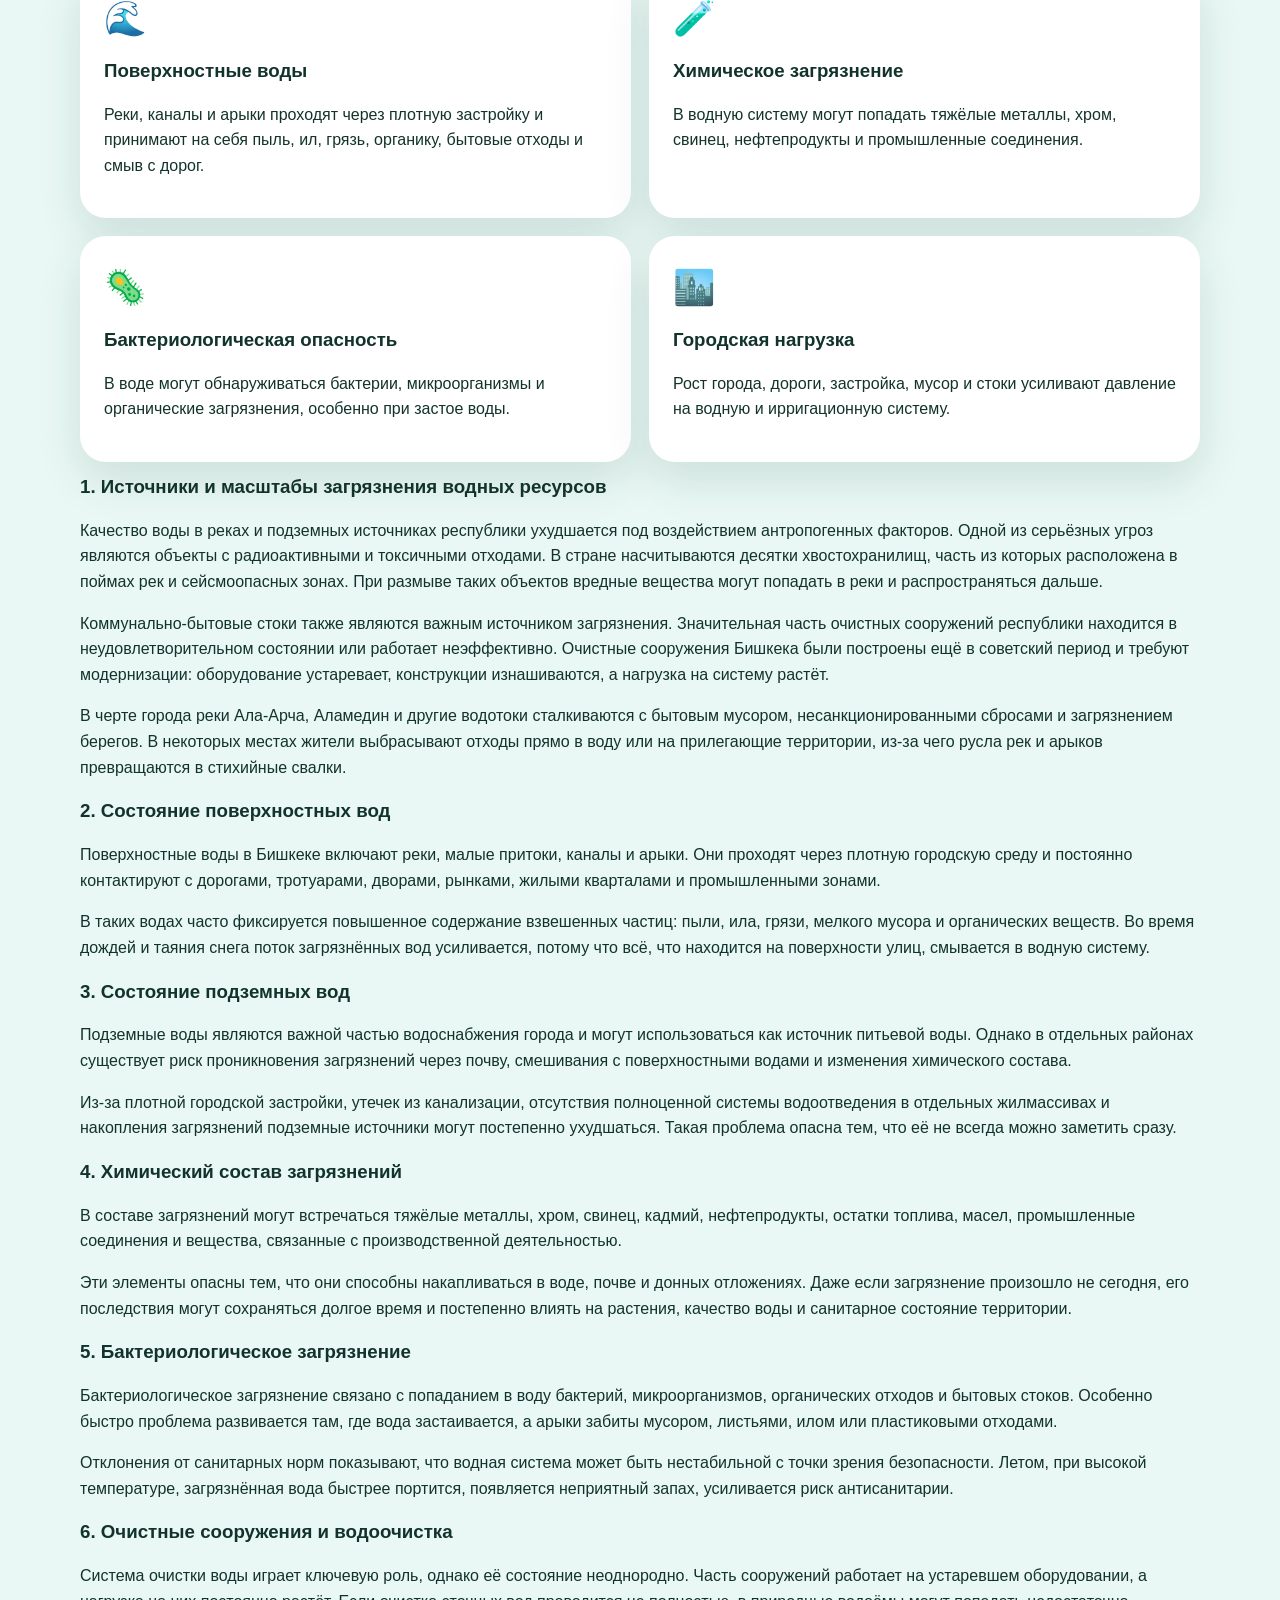
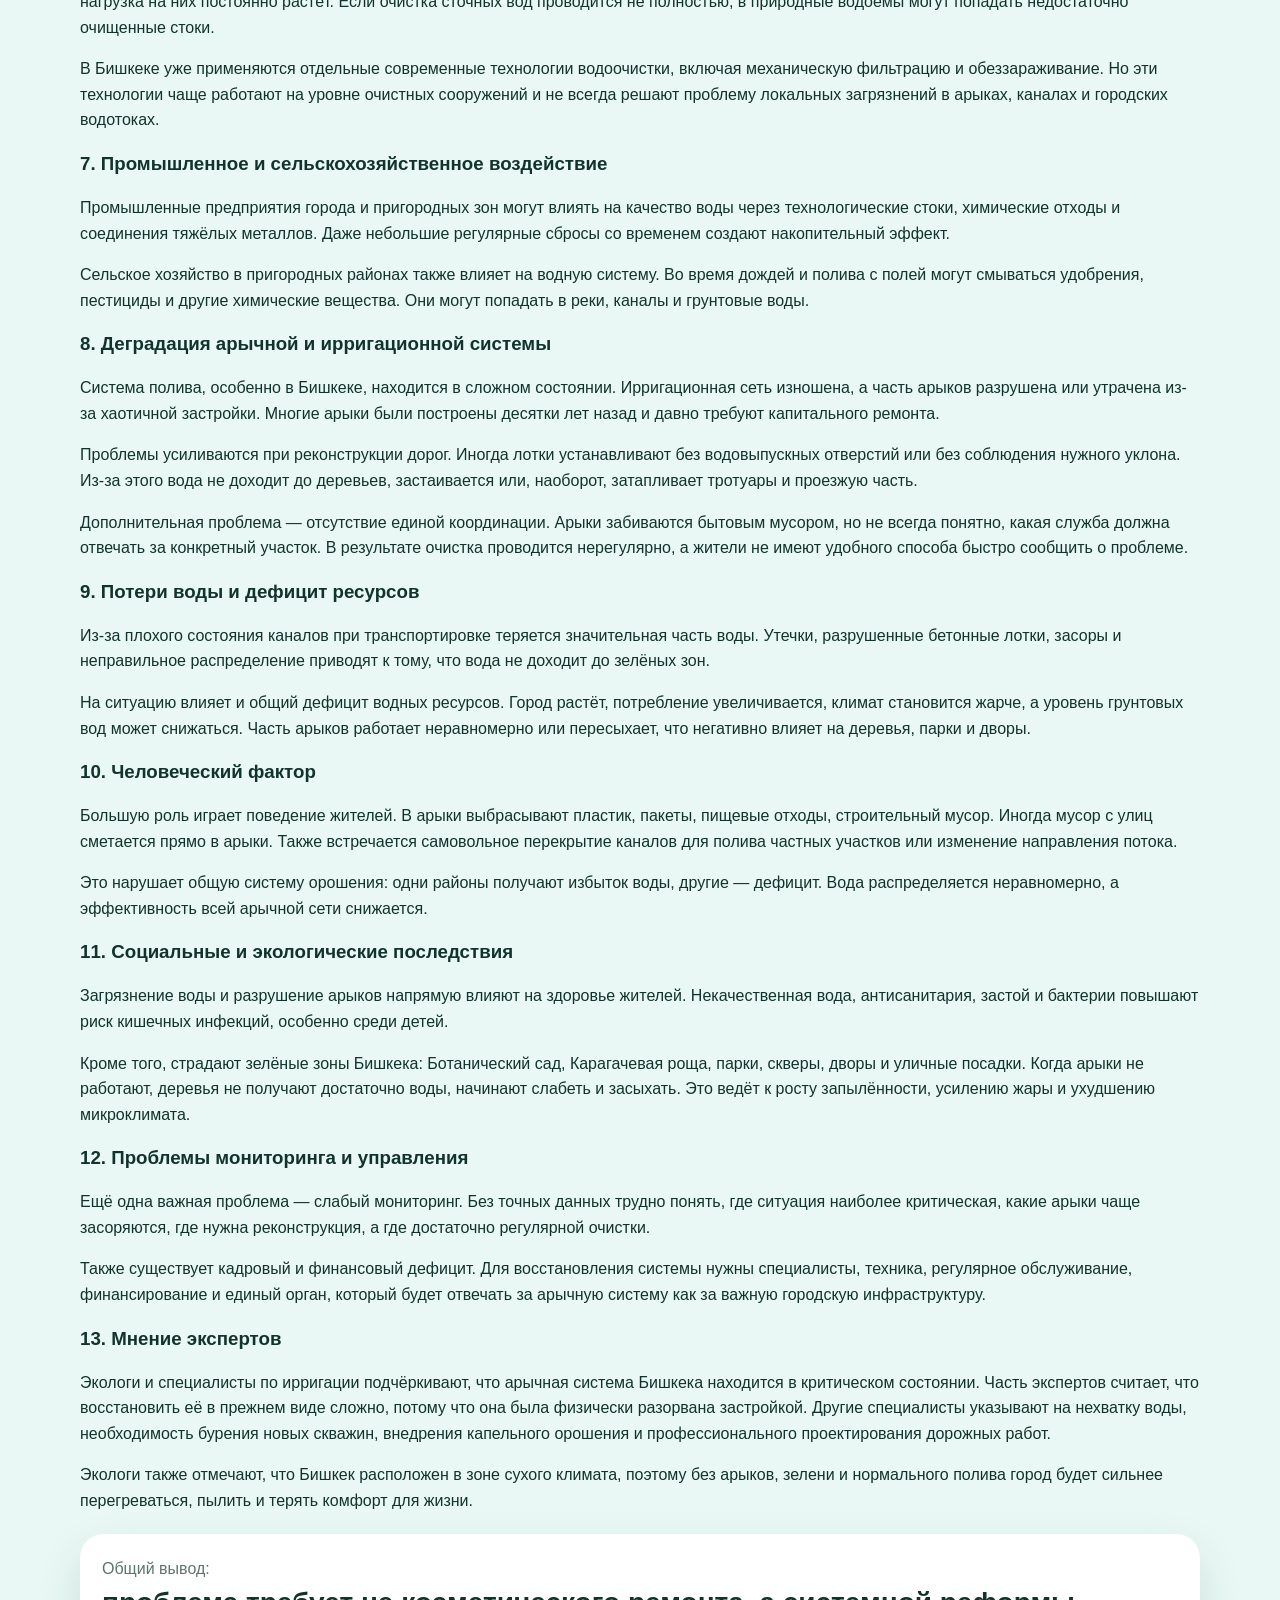
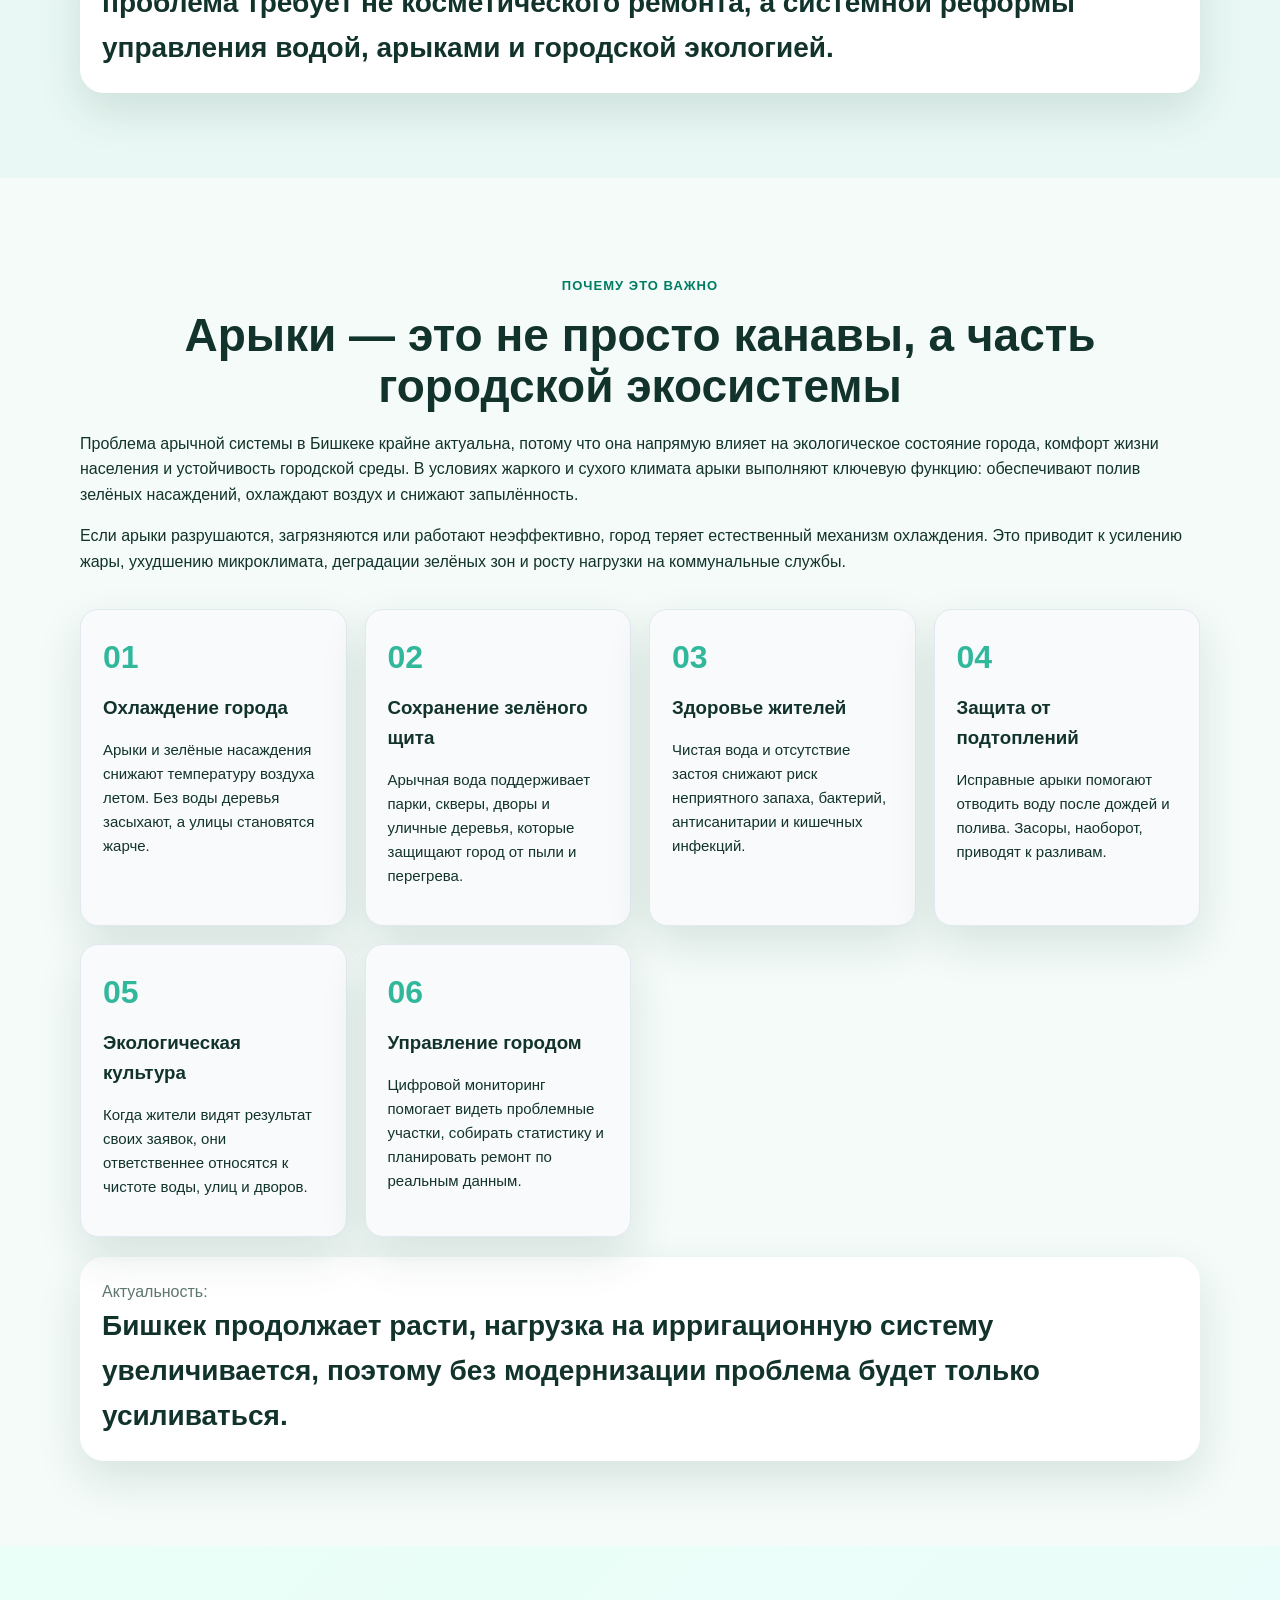
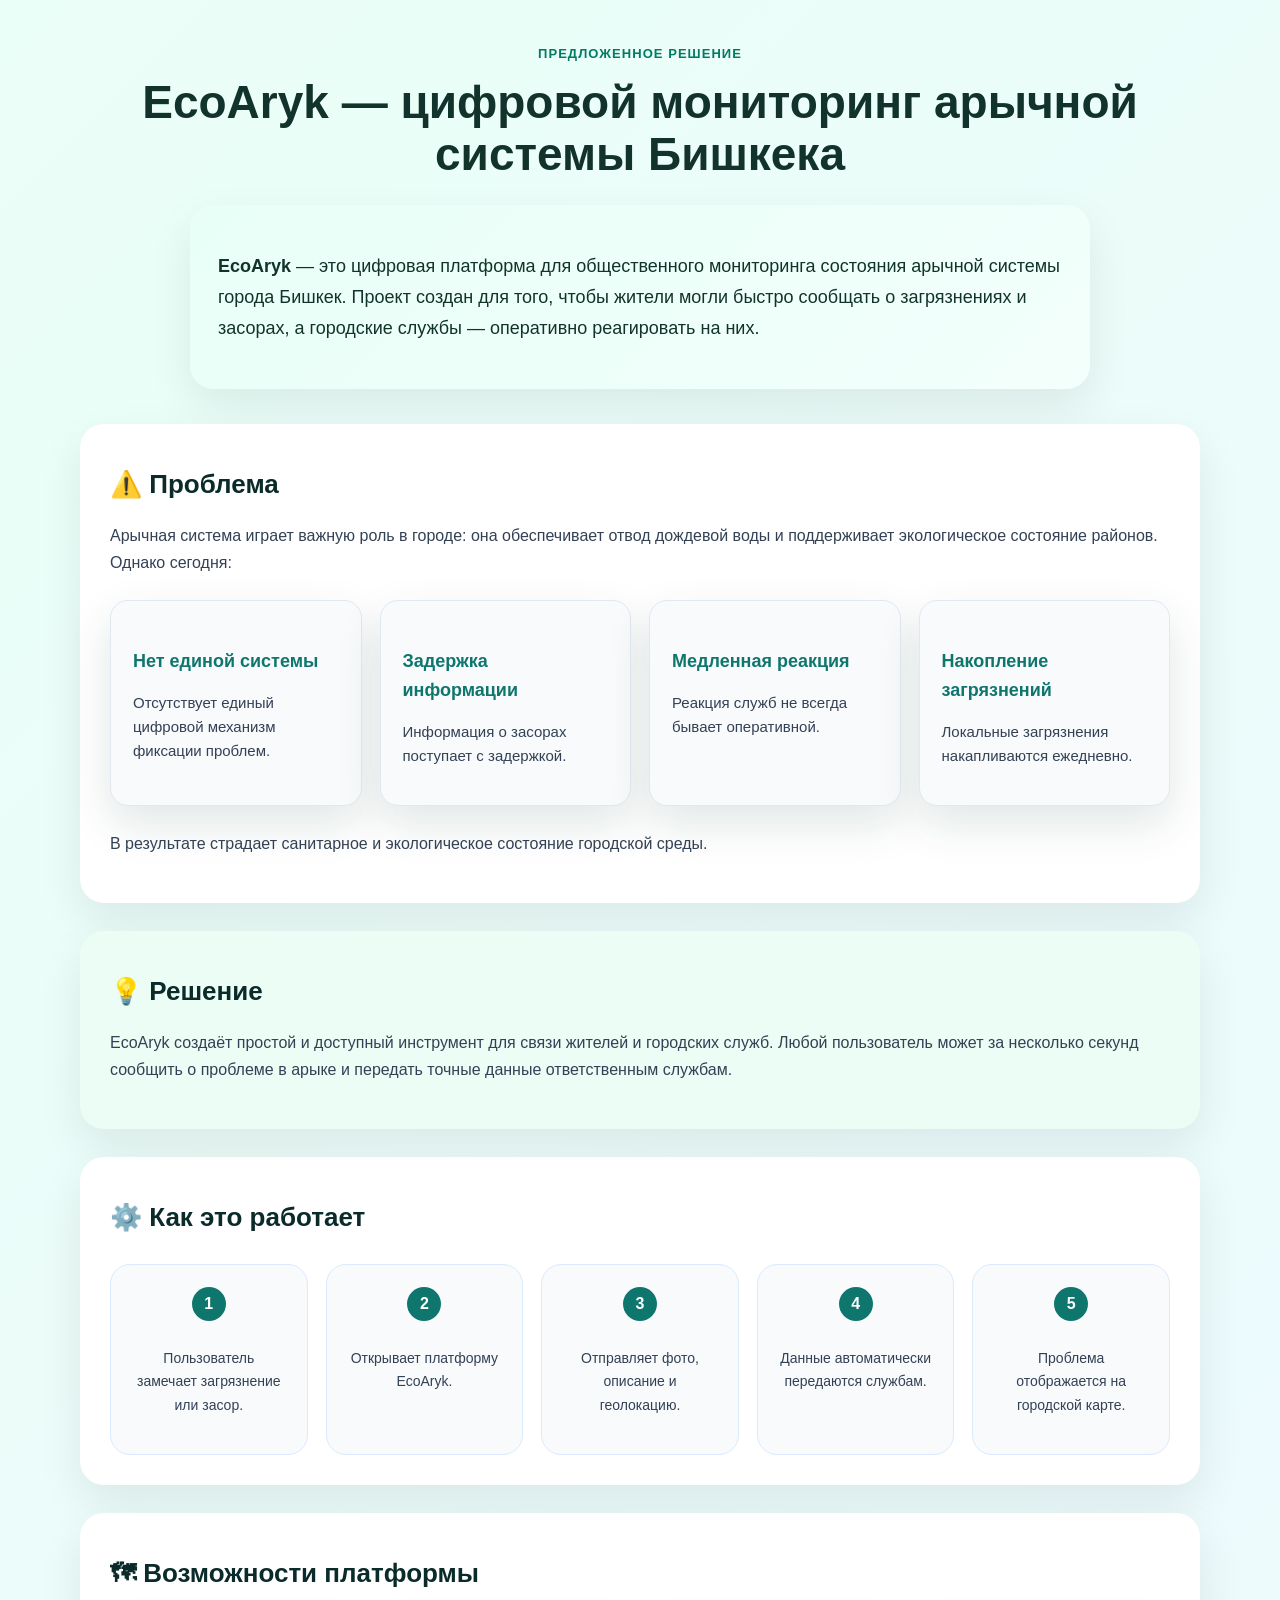
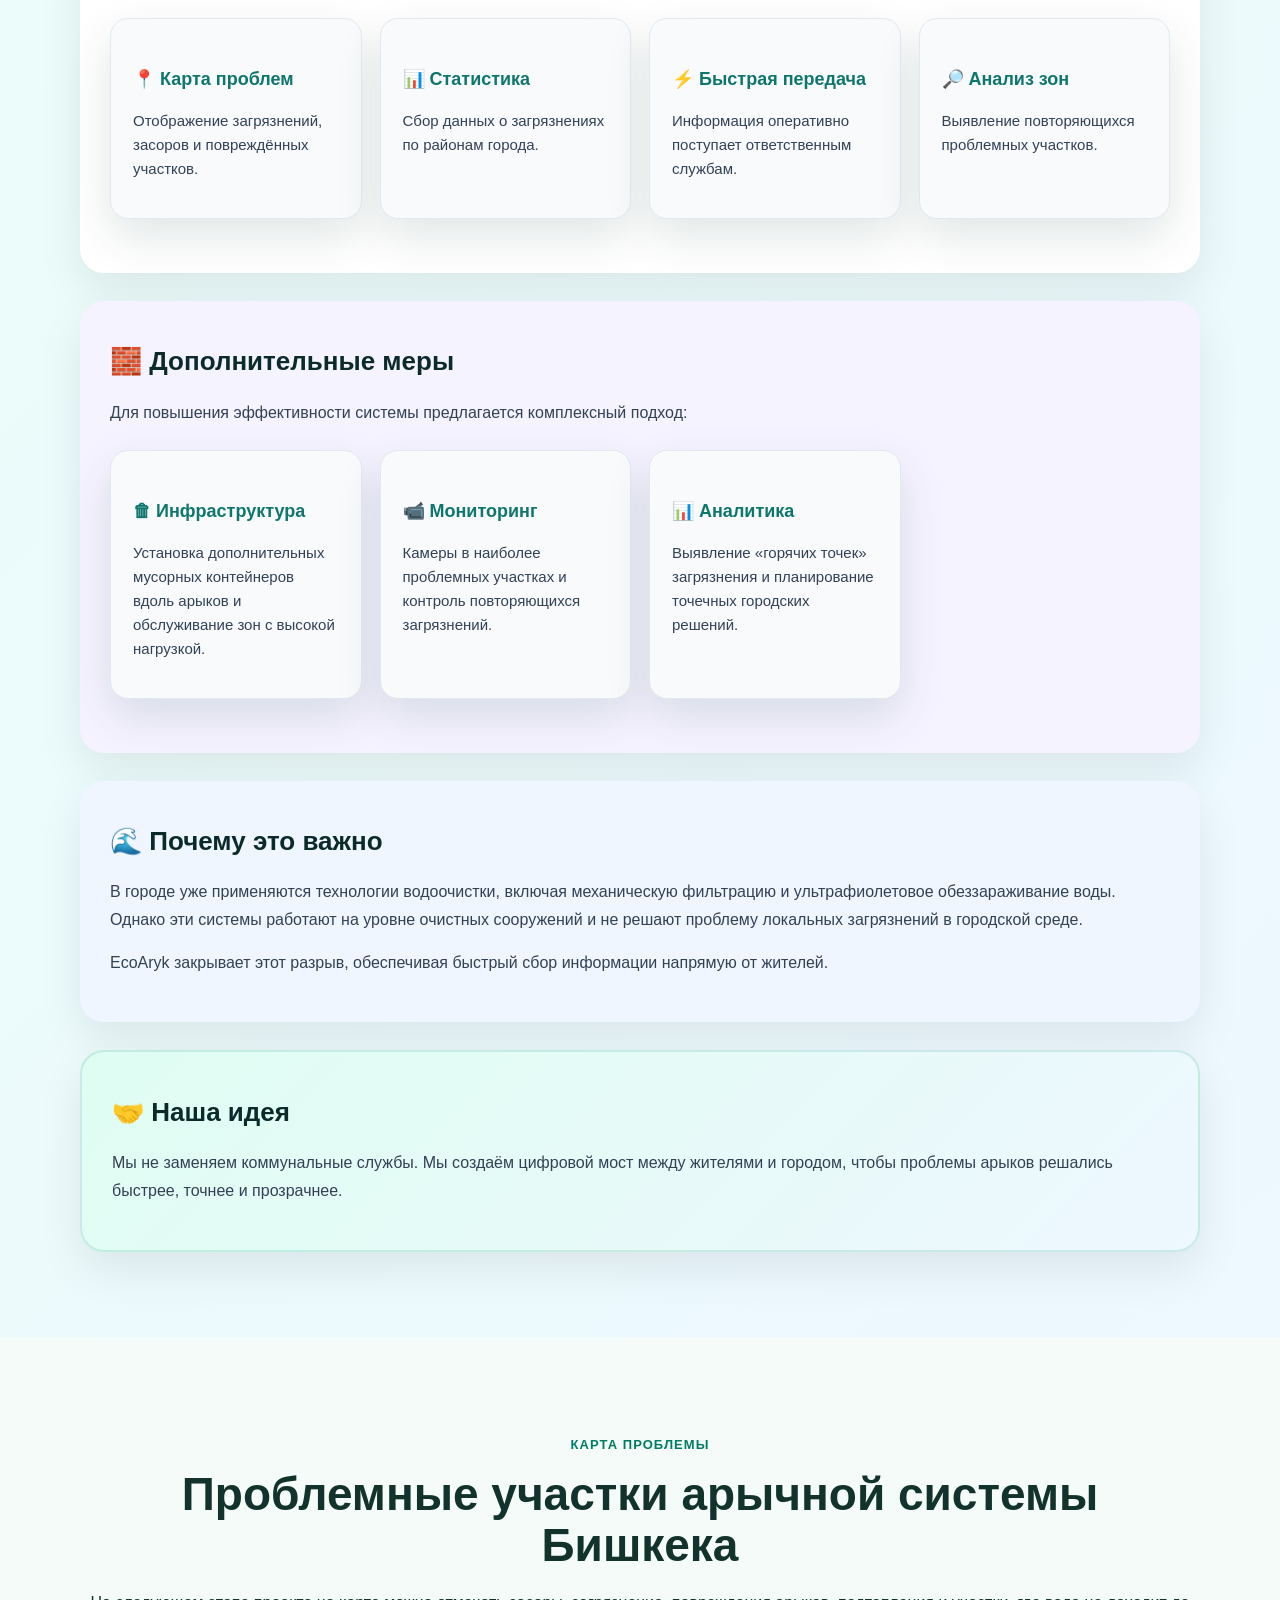
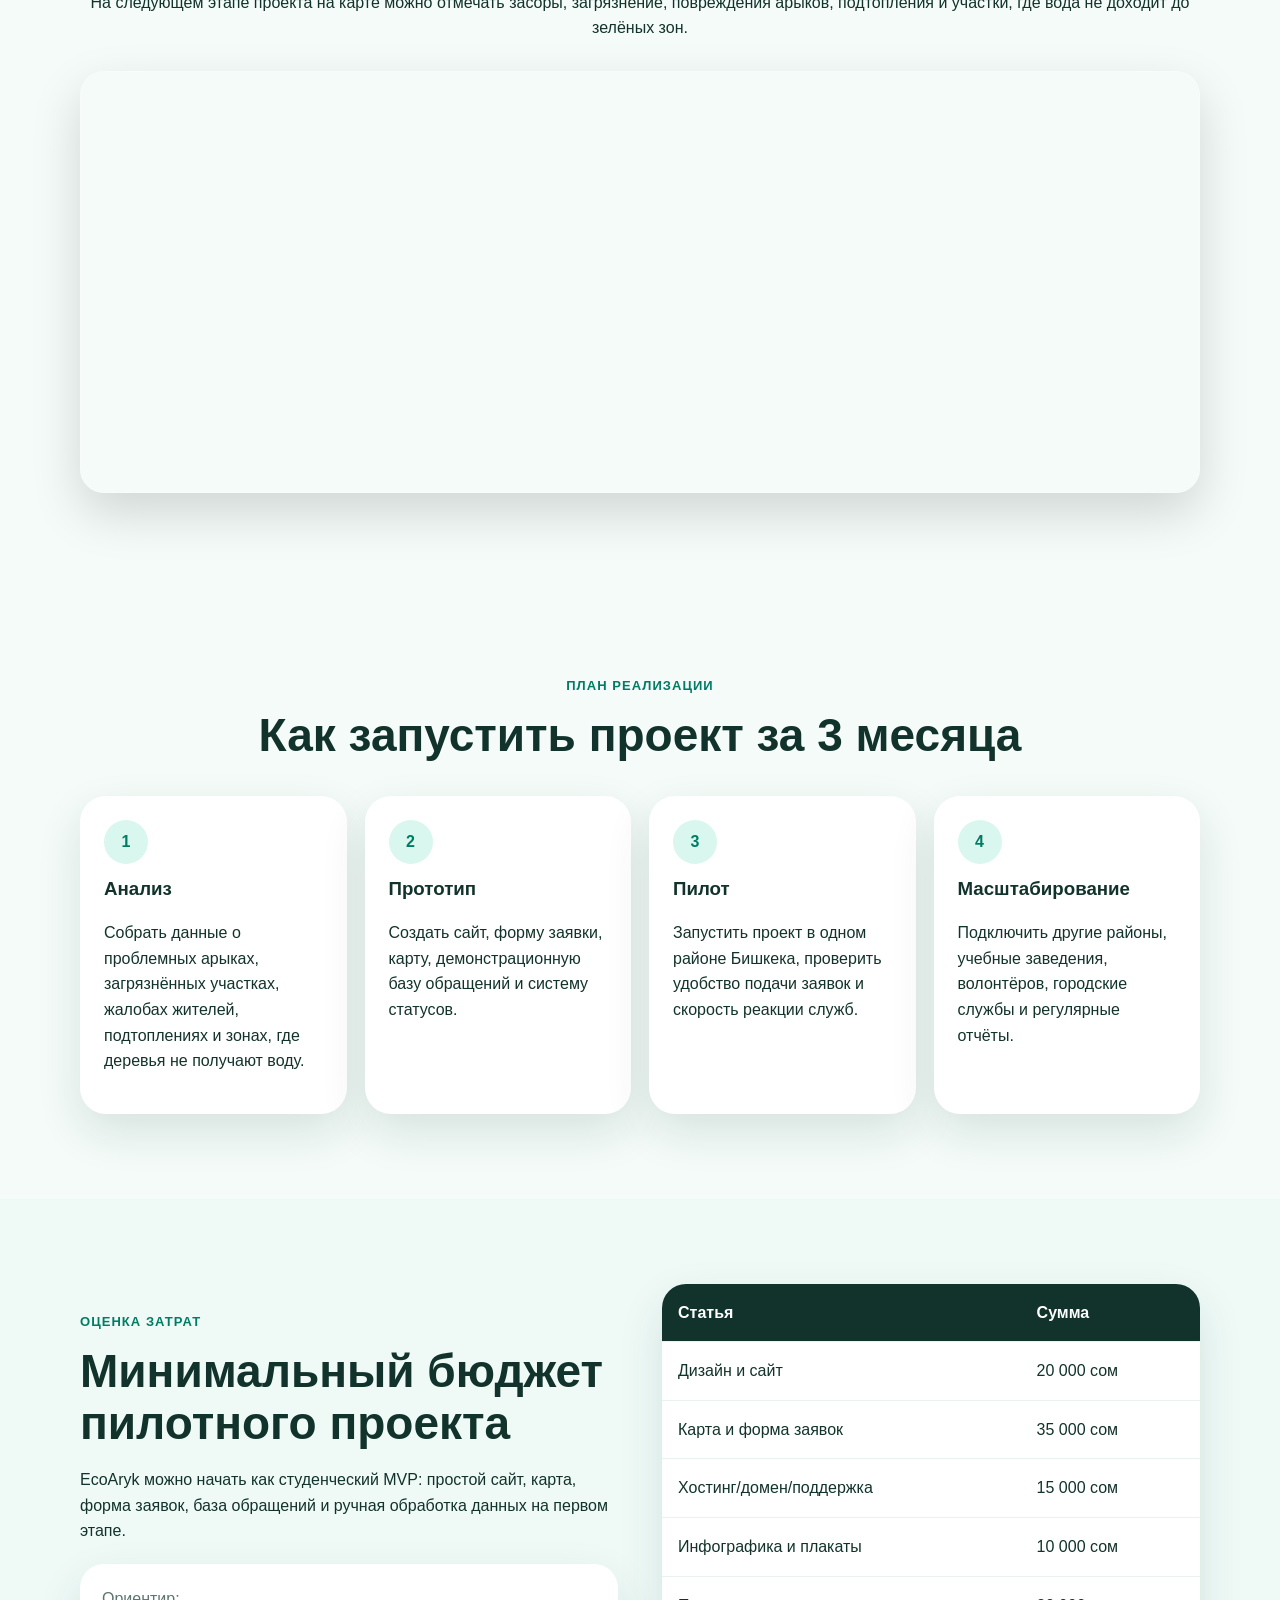
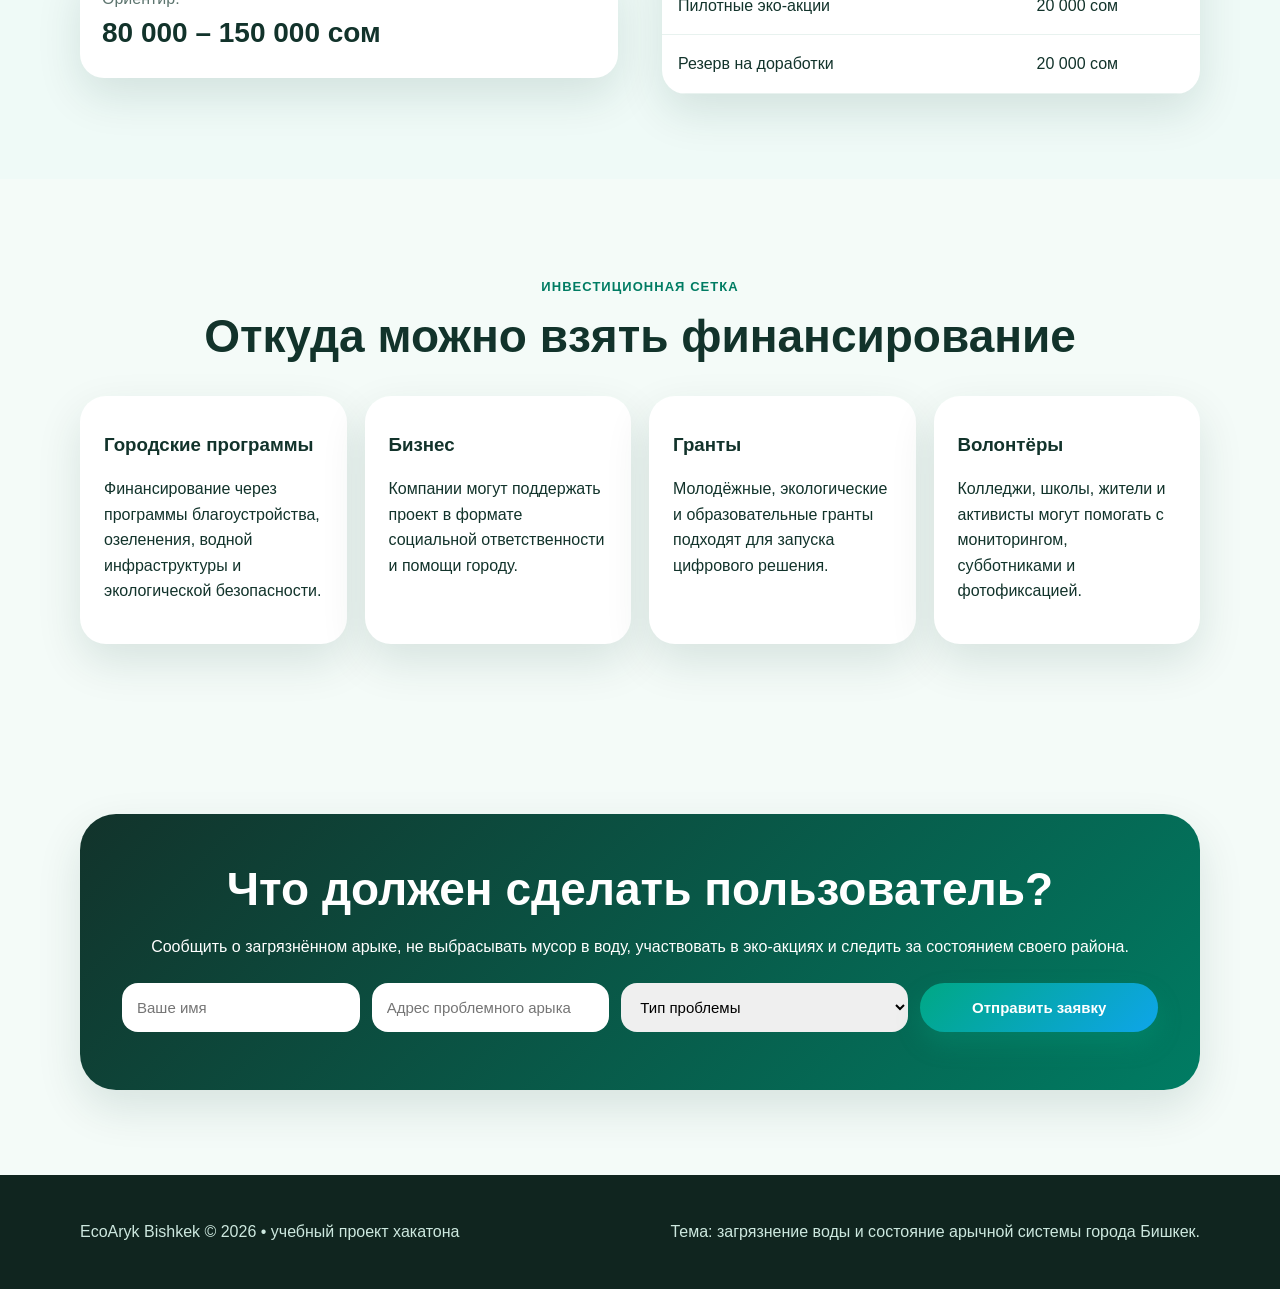
==== commit 2c5e1a30: "ghjktyn" ====
--- a/index.html
+++ b/index.html
@@ -405,67 +405,171 @@
       </div>
     </section>
 
-    <section id="solution" class="section solution">
-      <div class="container grid-2">
-        <div class="phone reveal">
-          <div class="phone-top"></div>
-          <h3>Карта EcoAryk</h3>
-          <div class="map-line"></div>
-          <div class="pin p1">!</div><div class="pin p2">✓</div><div class="pin p3">!</div>
-          <p>Житель отмечает точку, выбирает проблему и прикрепляет фото.</p>
-        </div>
-
-        <div class="reveal">
-          <p class="eyebrow">Предложенное решение</p>
-          <h2>EcoAryk — цифровой мониторинг арычной системы Бишкека</h2>
-
+<section id="solution" class="section solution">
+  <div class="container">
+    <p class="eyebrow center">Предложенное решение</p>
+    <h2 class="center">EcoAryk — цифровой мониторинг арычной системы Бишкека</h2>
+
+    <div class="solution-intro reveal">
+      <p>
+        <b>EcoAryk</b> — это цифровая платформа для общественного мониторинга состояния
+        арычной системы города Бишкек. Проект создан для того, чтобы жители могли быстро
+        сообщать о загрязнениях и засорах, а городские службы — оперативно реагировать на них.
+      </p>
+    </div>
+
+    <div class="solution-block reveal">
+      <h3>⚠️ Проблема</h3>
+      <p>
+        Арычная система играет важную роль в городе: она обеспечивает отвод дождевой воды
+        и поддерживает экологическое состояние районов. Однако сегодня:
+      </p>
+
+      <div class="info-grid">
+        <div class="info-card">
+          <h4>Нет единой системы</h4>
+          <p>Отсутствует единый цифровой механизм фиксации проблем.</p>
+        </div>
+
+        <div class="info-card">
+          <h4>Задержка информации</h4>
+          <p>Информация о засорах поступает с задержкой.</p>
+        </div>
+
+        <div class="info-card">
+          <h4>Медленная реакция</h4>
+          <p>Реакция служб не всегда бывает оперативной.</p>
+        </div>
+
+        <div class="info-card">
+          <h4>Накопление загрязнений</h4>
+          <p>Локальные загрязнения накапливаются ежедневно.</p>
+        </div>
+      </div>
+
+      <p>
+        В результате страдает санитарное и экологическое состояние городской среды.
+      </p>
+    </div>
+
+    <div class="solution-block green reveal">
+      <h3>💡 Решение</h3>
+      <p>
+        EcoAryk создаёт простой и доступный инструмент для связи жителей и городских служб.
+        Любой пользователь может за несколько секунд сообщить о проблеме в арыке и передать
+        точные данные ответственным службам.
+      </p>
+    </div>
+
+    <div class="solution-block reveal">
+      <h3>⚙️ Как это работает</h3>
+
+      <div class="steps-row">
+        <div class="step-card">
+          <span>1</span>
+          <p>Пользователь замечает загрязнение или засор.</p>
+        </div>
+
+        <div class="step-card">
+          <span>2</span>
+          <p>Открывает платформу EcoAryk.</p>
+        </div>
+
+        <div class="step-card">
+          <span>3</span>
+          <p>Отправляет фото, описание и геолокацию.</p>
+        </div>
+
+        <div class="step-card">
+          <span>4</span>
+          <p>Данные автоматически передаются службам.</p>
+        </div>
+
+        <div class="step-card">
+          <span>5</span>
+          <p>Проблема отображается на городской карте.</p>
+        </div>
+      </div>
+    </div>
+
+    <div class="solution-block reveal">
+      <h3>🗺 Возможности платформы</h3>
+
+      <div class="info-grid">
+        <div class="info-card">
+          <h4>📍 Карта проблем</h4>
+          <p>Отображение загрязнений, засоров и повреждённых участков.</p>
+        </div>
+
+        <div class="info-card">
+          <h4>📊 Статистика</h4>
+          <p>Сбор данных о загрязнениях по районам города.</p>
+        </div>
+
+        <div class="info-card">
+          <h4>⚡ Быстрая передача</h4>
+          <p>Информация оперативно поступает ответственным службам.</p>
+        </div>
+
+        <div class="info-card">
+          <h4>🔎 Анализ зон</h4>
+          <p>Выявление повторяющихся проблемных участков.</p>
+        </div>
+      </div>
+    </div>
+
+    <div class="solution-block purple reveal">
+      <h3>🧱 Дополнительные меры</h3>
+      <p>
+        Для повышения эффективности системы предлагается комплексный подход:
+      </p>
+
+      <div class="info-grid">
+        <div class="info-card">
+          <h4>🗑 Инфраструктура</h4>
           <p>
-            В Бишкеке уже существуют технологии водоочистки, включая механическую фильтрацию
-            и обеззараживание воды. Однако такие системы работают в основном на уровне крупных
-            очистных сооружений и не решают проблему локальных загрязнений в городской среде:
-            мусора в арыках, засоров, повреждений, неправильного распределения воды и поздней
-            реакции на жалобы жителей.
+            Установка дополнительных мусорных контейнеров вдоль арыков
+            и обслуживание зон с высокой нагрузкой.
           </p>
-
+        </div>
+
+        <div class="info-card">
+          <h4>📹 Мониторинг</h4>
           <p>
-            EcoAryk закрывает этот разрыв. Это цифровая платформа, которая объединяет жителей
-            города и коммунальные службы. Любой человек может за несколько секунд сообщить
-            о проблеме в арыке, прикрепить фото и указать адрес или геолокацию.
+            Камеры в наиболее проблемных участках и контроль повторяющихся загрязнений.
           </p>
-
-          <h3>Как это работает</h3>
-          <ul class="check-list">
-            <li><b>1.</b> Пользователь замечает засор, загрязнение, запах, повреждение или отсутствие воды.</li>
-            <li><b>2.</b> Он открывает платформу EcoAryk.</li>
-            <li><b>3.</b> Отправляет фото, описание проблемы и геолокацию.</li>
-            <li><b>4.</b> Данные передаются ответственным службам.</li>
-            <li><b>5.</b> Информация отображается на городской карте.</li>
-            <li><b>6.</b> Заявка получает статус: принято, в работе, очищено или нужна проверка.</li>
-          </ul>
-
-          <h3>Что получает город</h3>
-          <ul class="check-list">
-            <li><b>Карту проблемных участков</b> арыков, каналов и зон подтопления.</li>
-            <li><b>Статистику повторяющихся загрязнений</b> по районам и улицам.</li>
-            <li><b>Более быстрое реагирование</b> коммунальных служб.</li>
-            <li><b>Прозрачность:</b> жители видят, что происходит с их заявкой.</li>
-            <li><b>Улучшение экологического состояния</b> районов города.</li>
-            <li><b>Данные для планирования:</b> где нужен ремонт, очистка или реконструкция.</li>
-          </ul>
-
+        </div>
+
+        <div class="info-card">
+          <h4>📊 Аналитика</h4>
           <p>
-            EcoAryk не заменяет коммунальные службы. Он создаёт цифровой мост между жителями
-            и городом, чтобы проблемы арыков решались быстрее, точнее и прозрачнее.
+            Выявление «горячих точек» загрязнения и планирование точечных городских решений.
           </p>
-
-          <div class="budget-total">
-            <span>Идея проекта:</span>
-            <b>сделать арычную систему видимой, управляемой и понятной для города</b>
-          </div>
-        </div>
-      </div>
-    </section>
-
+        </div>
+      </div>
+    </div>
+
+    <div class="solution-block blue reveal">
+      <h3>🌊 Почему это важно</h3>
+      <p>
+        В городе уже применяются технологии водоочистки, включая механическую фильтрацию
+        и ультрафиолетовое обеззараживание воды. Однако эти системы работают на уровне
+        очистных сооружений и не решают проблему локальных загрязнений в городской среде.
+      </p>
+      <p>
+        EcoAryk закрывает этот разрыв, обеспечивая быстрый сбор информации напрямую от жителей.
+      </p>
+    </div>
+
+    <div class="solution-block final reveal">
+      <h3>🤝 Наша идея</h3>
+      <p>
+        Мы не заменяем коммунальные службы. Мы создаём цифровой мост между жителями и городом,
+        чтобы проблемы арыков решались быстрее, точнее и прозрачнее.
+      </p>
+    </div>
+  </div>
+</section>
     <section id="map" class="section">
       <div class="container">
         <p class="eyebrow center">Карта проблемы</p>
--- a/css/style.css
+++ b/css/style.css
@@ -14,4 +14,139 @@
 .map-box iframe {
   display: block;
   width: 100%;
+}
+
+
+.map-box {
+  margin-top: 30px;
+  border-radius: 24px;
+  overflow: hidden;
+  box-shadow: 0 20px 50px rgba(0, 0, 0, 0.15);
+}
+
+.map-box iframe {
+  display: block;
+  width: 100%;
+}
+
+.solution-intro {
+  max-width: 900px;
+  margin: 25px auto 35px;
+  padding: 28px;
+  background: linear-gradient(135deg, #e8fff7, #f3fffc);
+  border-radius: 24px;
+  box-shadow: 0 18px 45px rgba(0, 0, 0, 0.08);
+  font-size: 18px;
+  line-height: 1.7;
+}
+
+.solution-block {
+  margin-top: 28px;
+  padding: 30px;
+  background: #ffffff;
+  border-radius: 24px;
+  box-shadow: 0 18px 45px rgba(0, 0, 0, 0.08);
+}
+
+.solution-block h3 {
+  margin-bottom: 14px;
+  font-size: 26px;
+  color: #0b2b2b;
+}
+
+.solution-block p {
+  line-height: 1.7;
+  color: #334155;
+}
+
+.solution-block.green {
+  background: #ecfdf5;
+}
+
+.solution-block.blue {
+  background: #eff6ff;
+}
+
+.solution-block.purple {
+  background: #f5f3ff;
+}
+
+.solution-block.final {
+  background: linear-gradient(135deg, #dffdf2, #eef8ff);
+  border: 2px solid rgba(0, 150, 110, 0.15);
+}
+
+.info-grid {
+  display: grid;
+  grid-template-columns: repeat(4, 1fr);
+  gap: 18px;
+  margin: 24px 0;
+}
+
+.info-card {
+  padding: 22px;
+  background: #f8fafc;
+  border-radius: 18px;
+  border: 1px solid #e2e8f0;
+}
+
+.info-card h4 {
+  margin-bottom: 10px;
+  color: #0f766e;
+  font-size: 18px;
+}
+
+.info-card p {
+  font-size: 15px;
+  line-height: 1.6;
+}
+
+.steps-row {
+  display: grid;
+  grid-template-columns: repeat(5, 1fr);
+  gap: 18px;
+  margin-top: 25px;
+}
+
+.step-card {
+  padding: 22px;
+  background: #f8fafc;
+  border-radius: 20px;
+  text-align: center;
+  border: 1px solid #dbeafe;
+}
+
+.step-card span {
+  display: inline-flex;
+  width: 34px;
+  height: 34px;
+  align-items: center;
+  justify-content: center;
+  background: #0f766e;
+  color: white;
+  border-radius: 50%;
+  font-weight: 700;
+  margin-bottom: 12px;
+}
+
+.step-card p {
+  font-size: 14px;
+}
+
+@media (max-width: 900px) {
+  .info-grid,
+  .steps-row {
+    grid-template-columns: 1fr 1fr;
+  }
+}
+
+@media (max-width: 600px) {
+  .info-grid,
+  .steps-row {
+    grid-template-columns: 1fr;
+  }
+
+  .solution-block {
+    padding: 22px;
+  }
 }
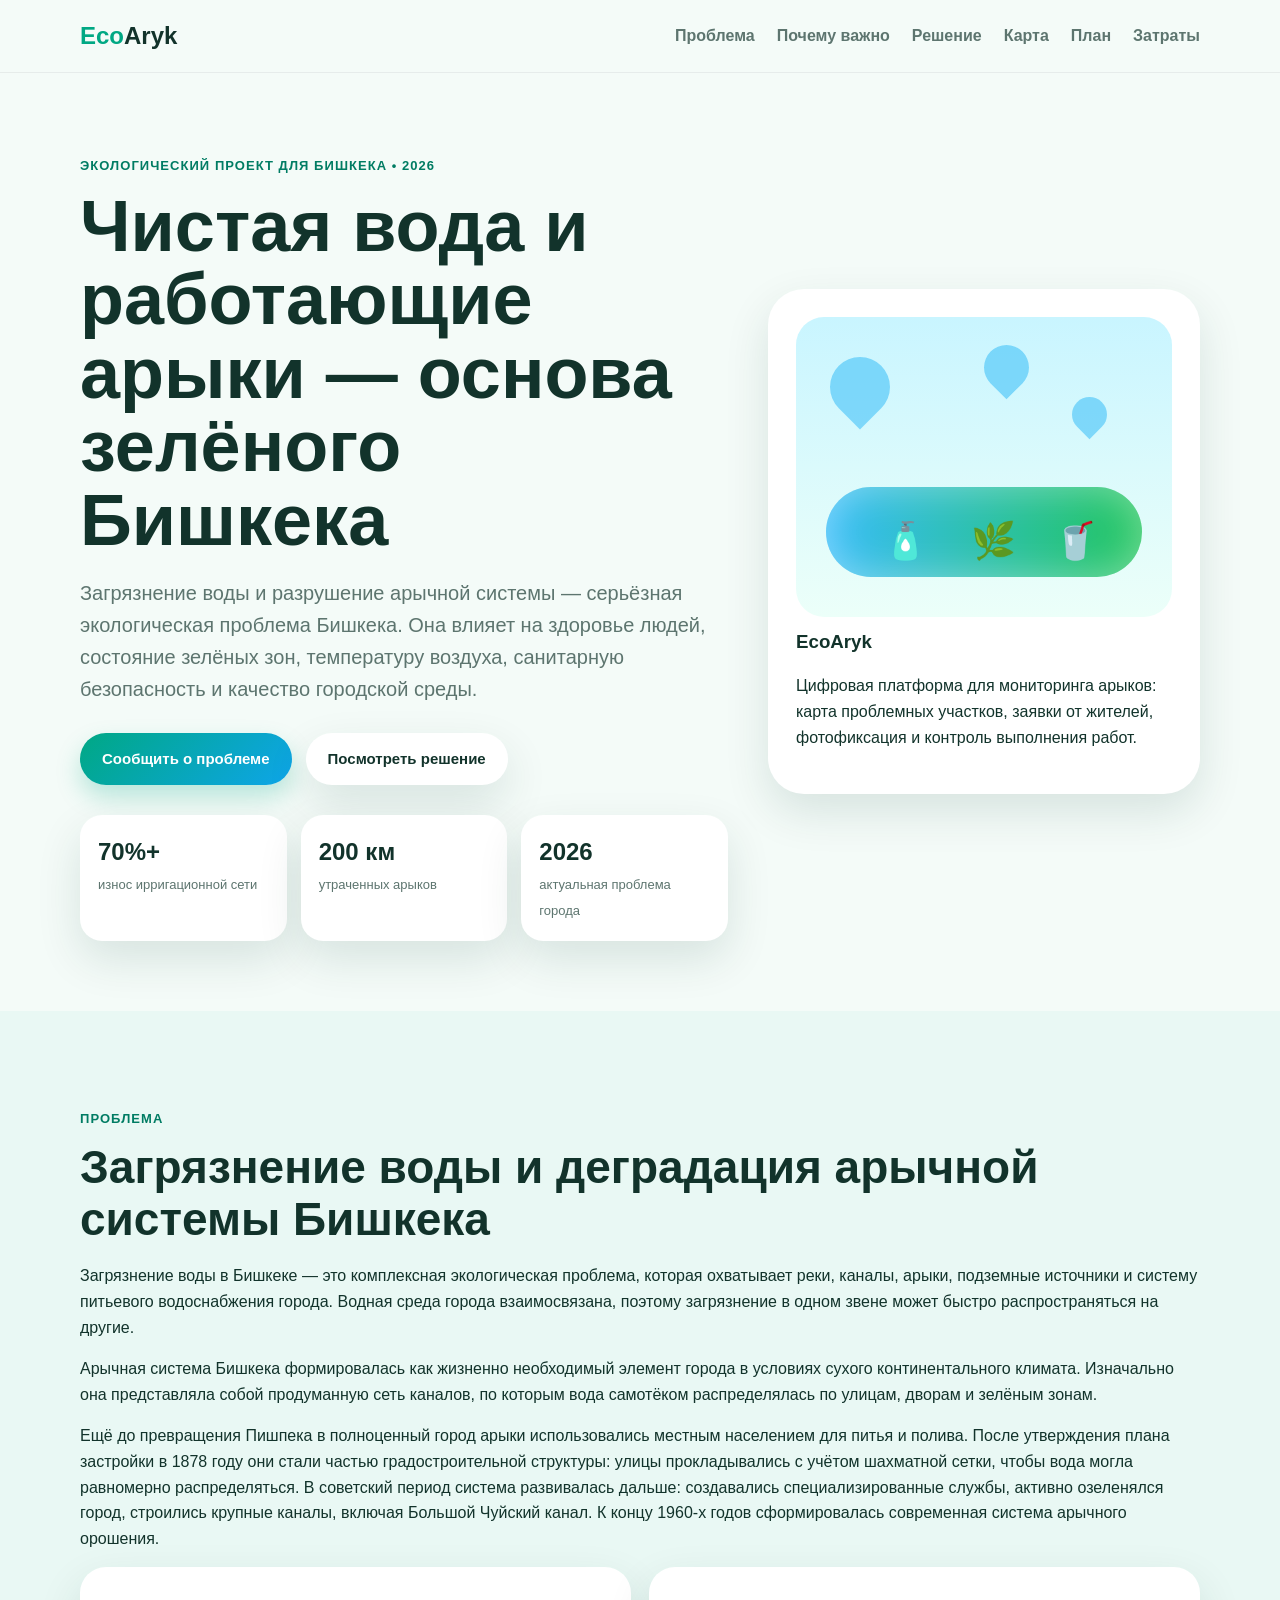
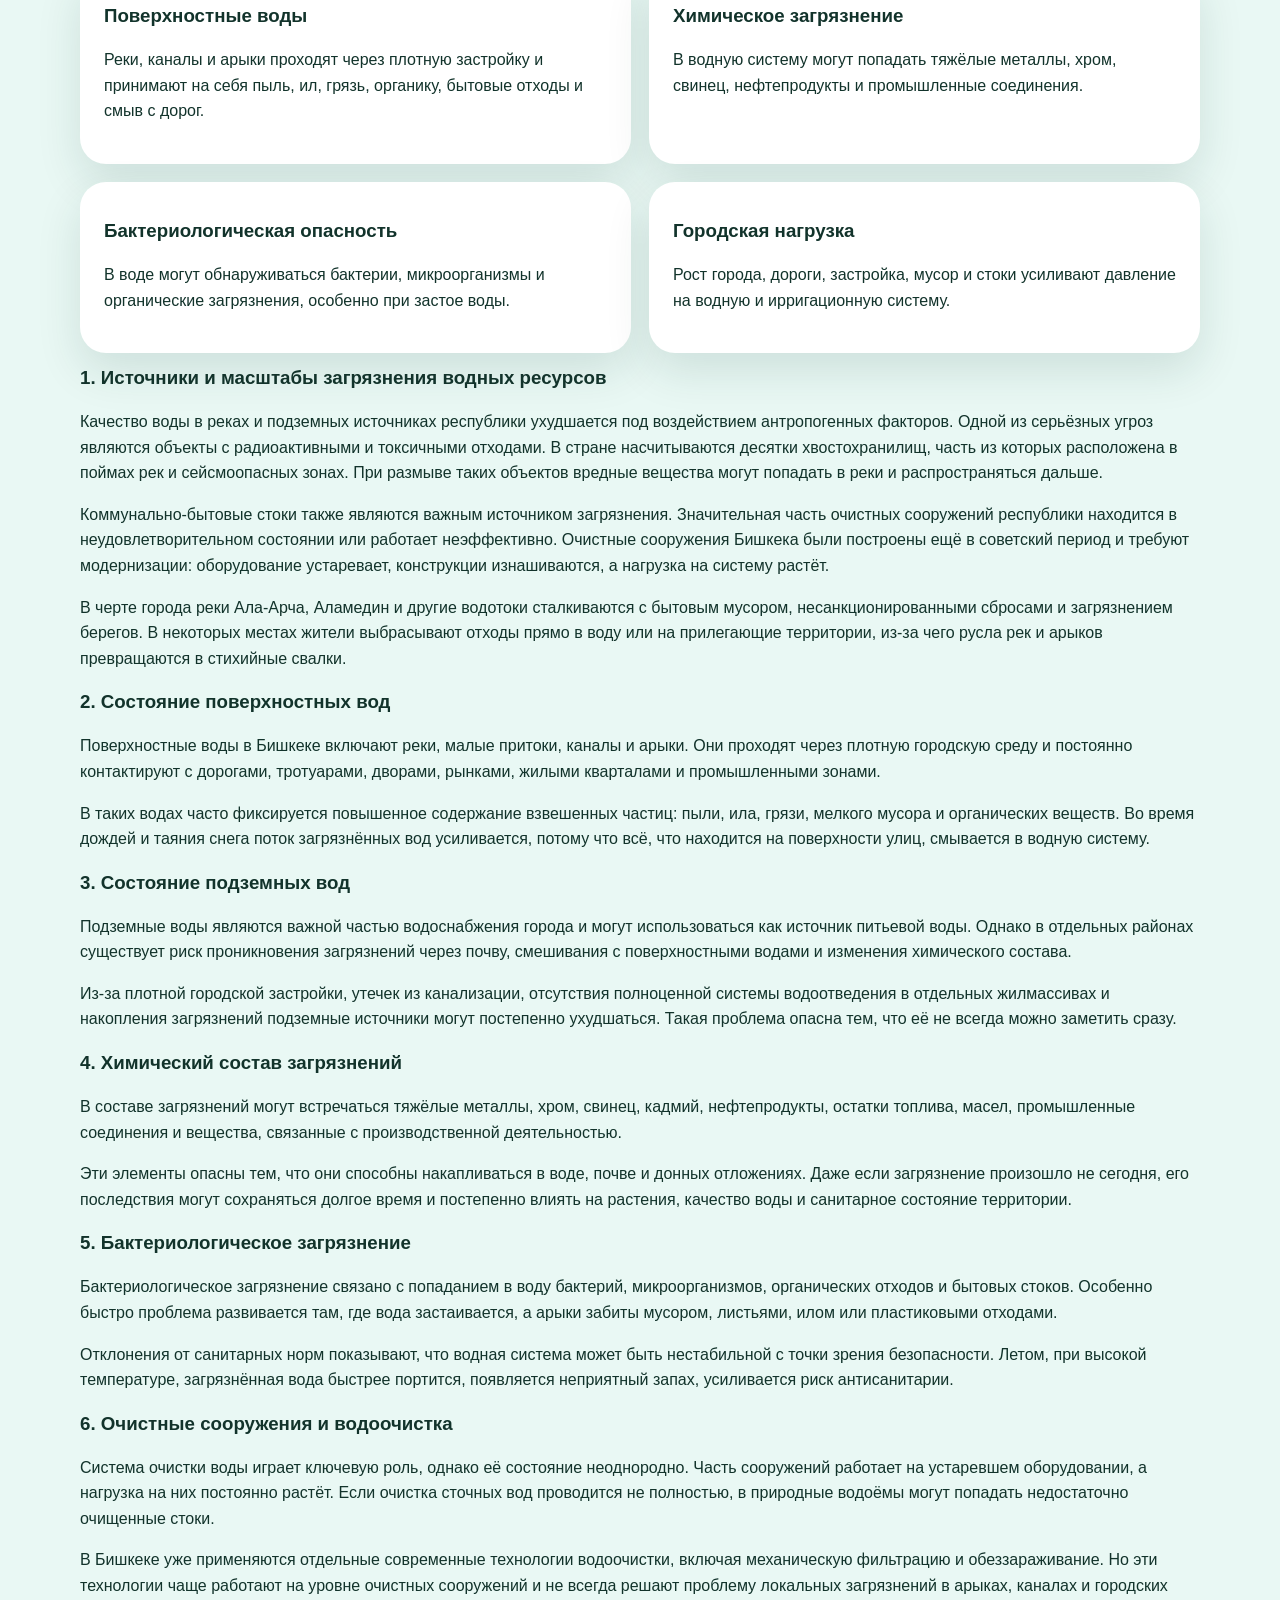
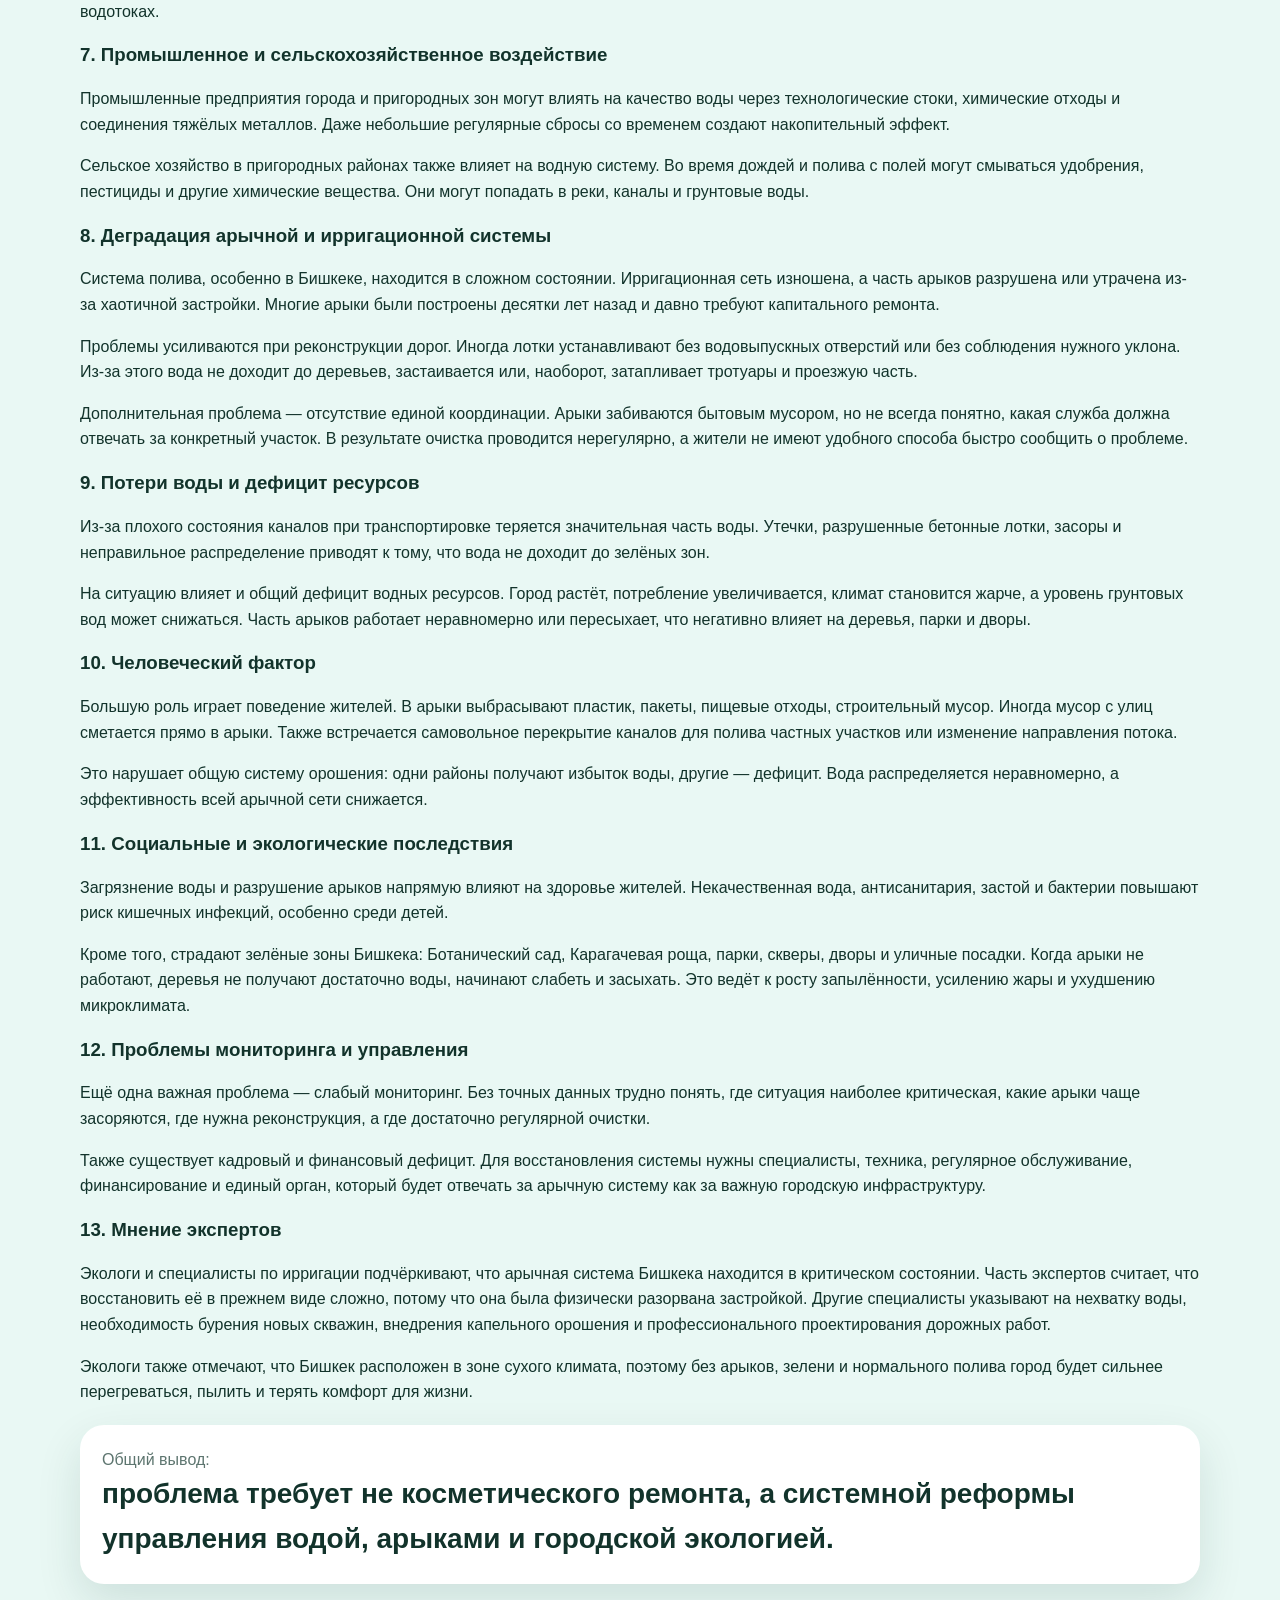
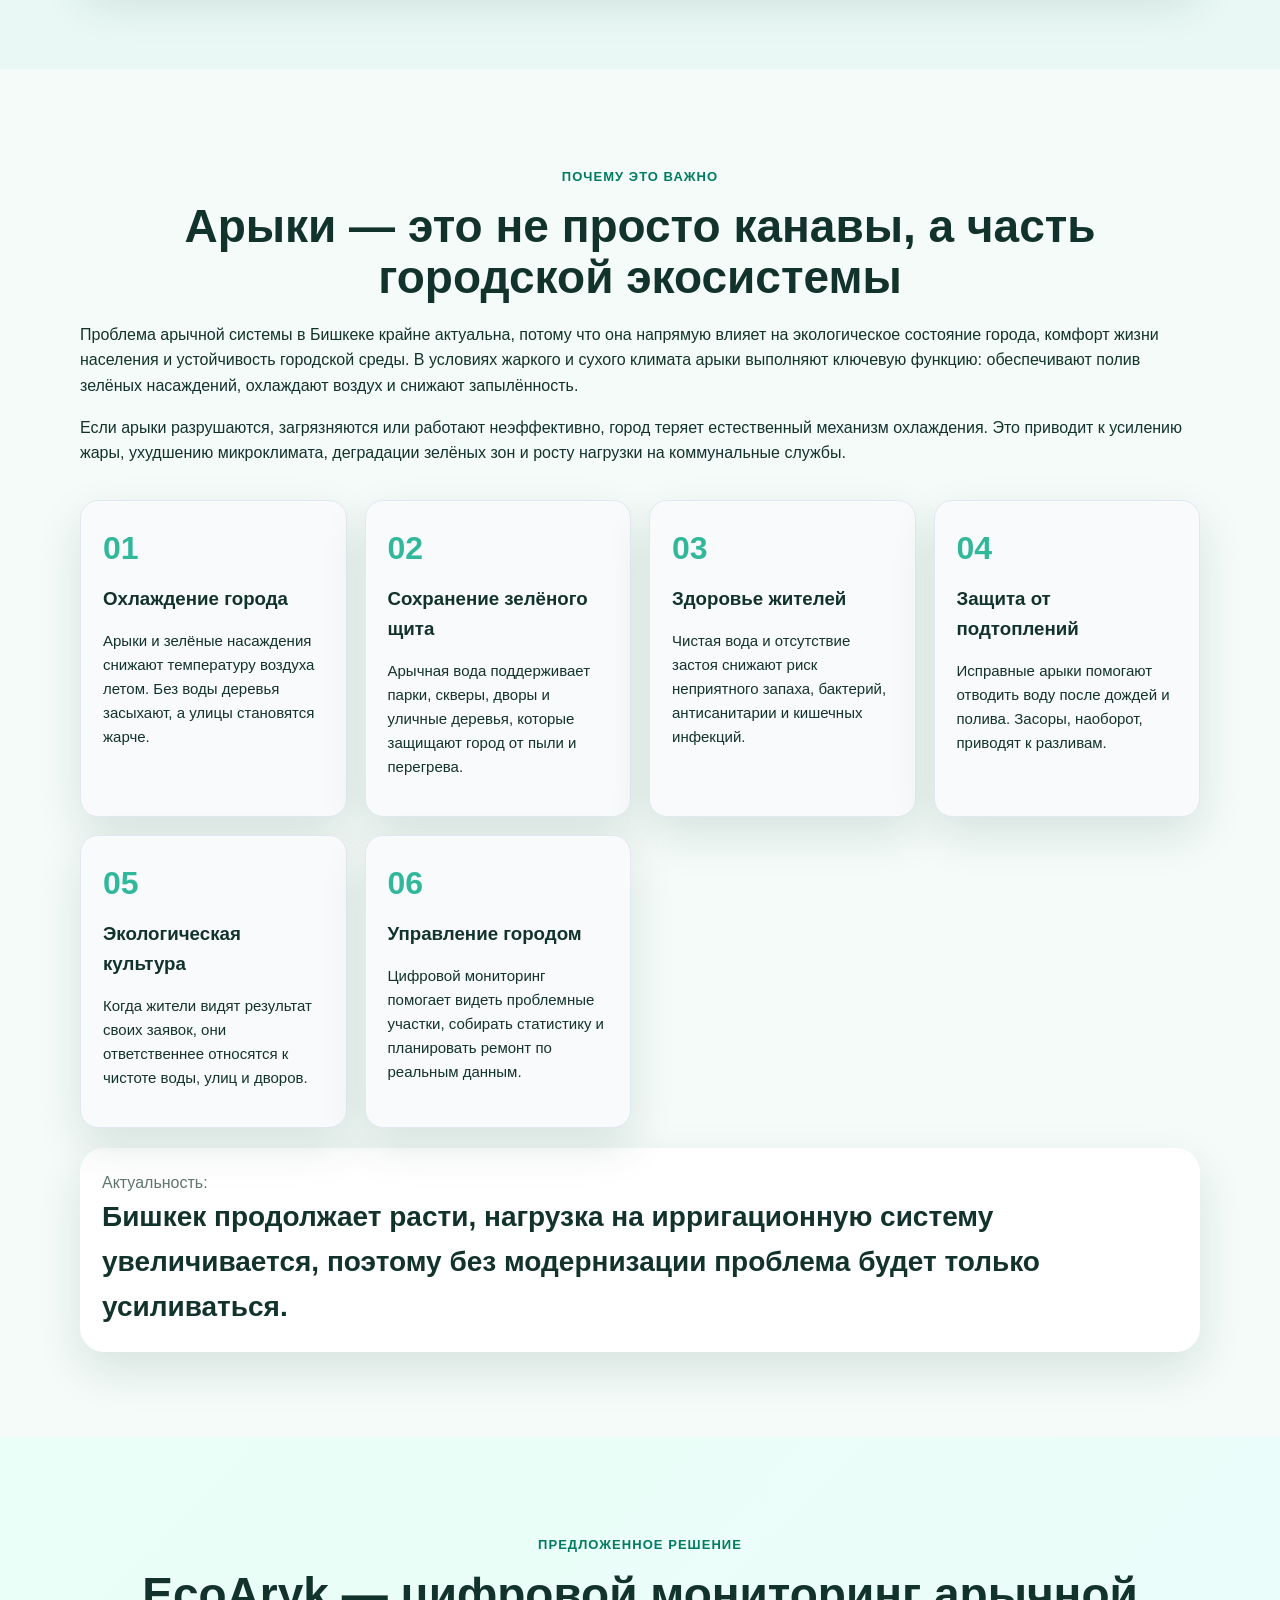
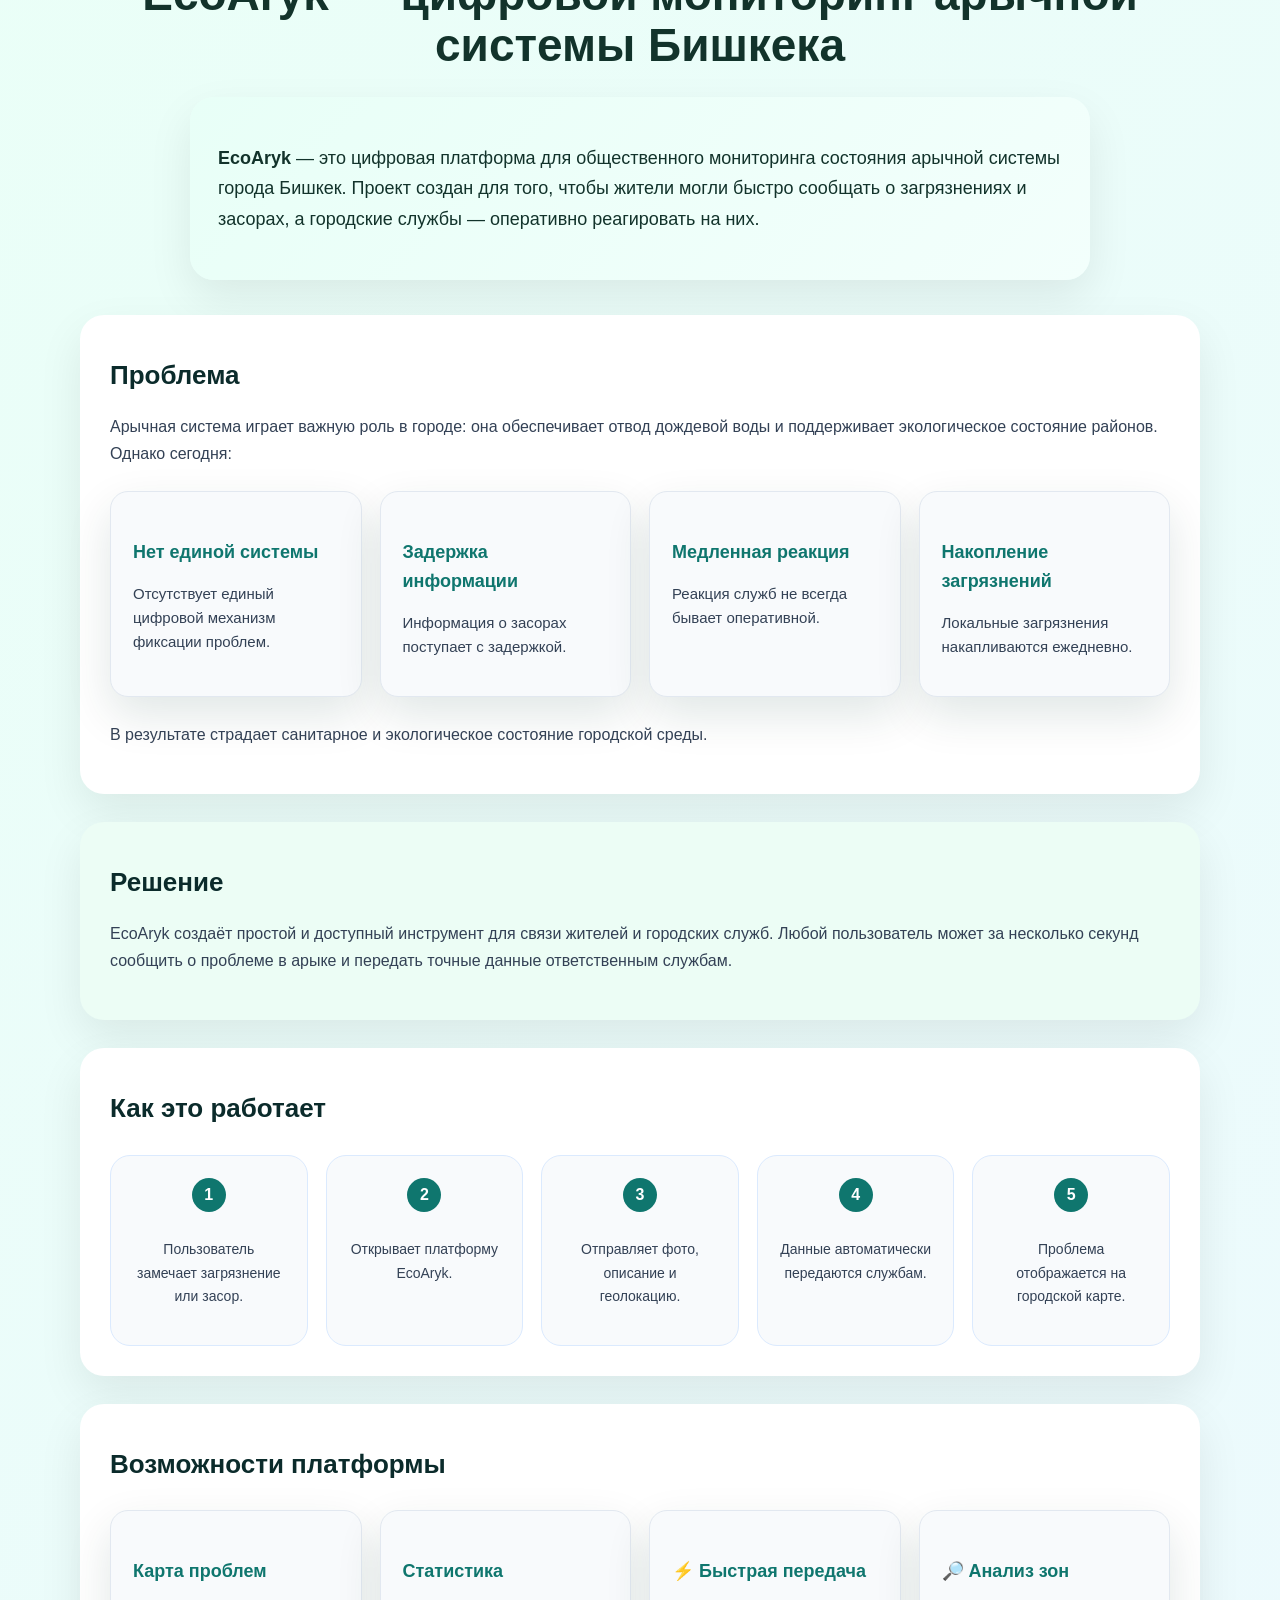
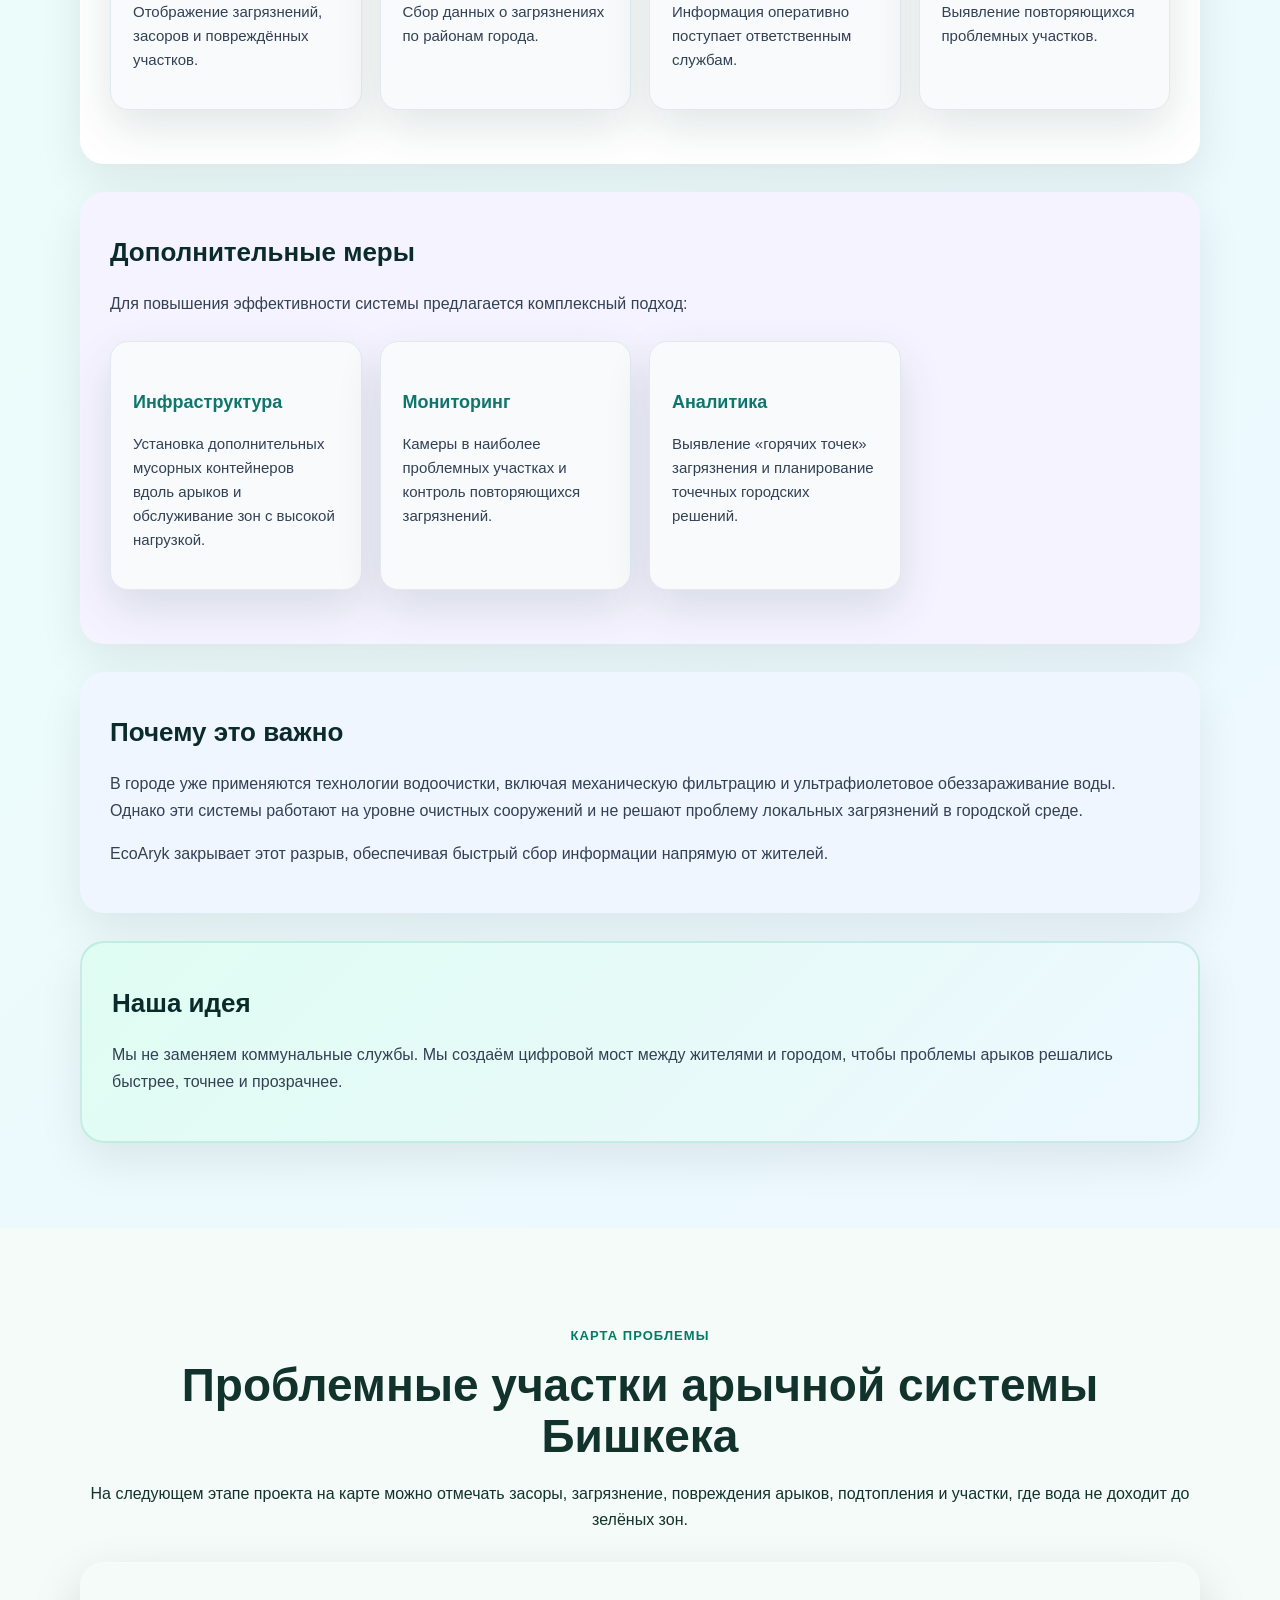
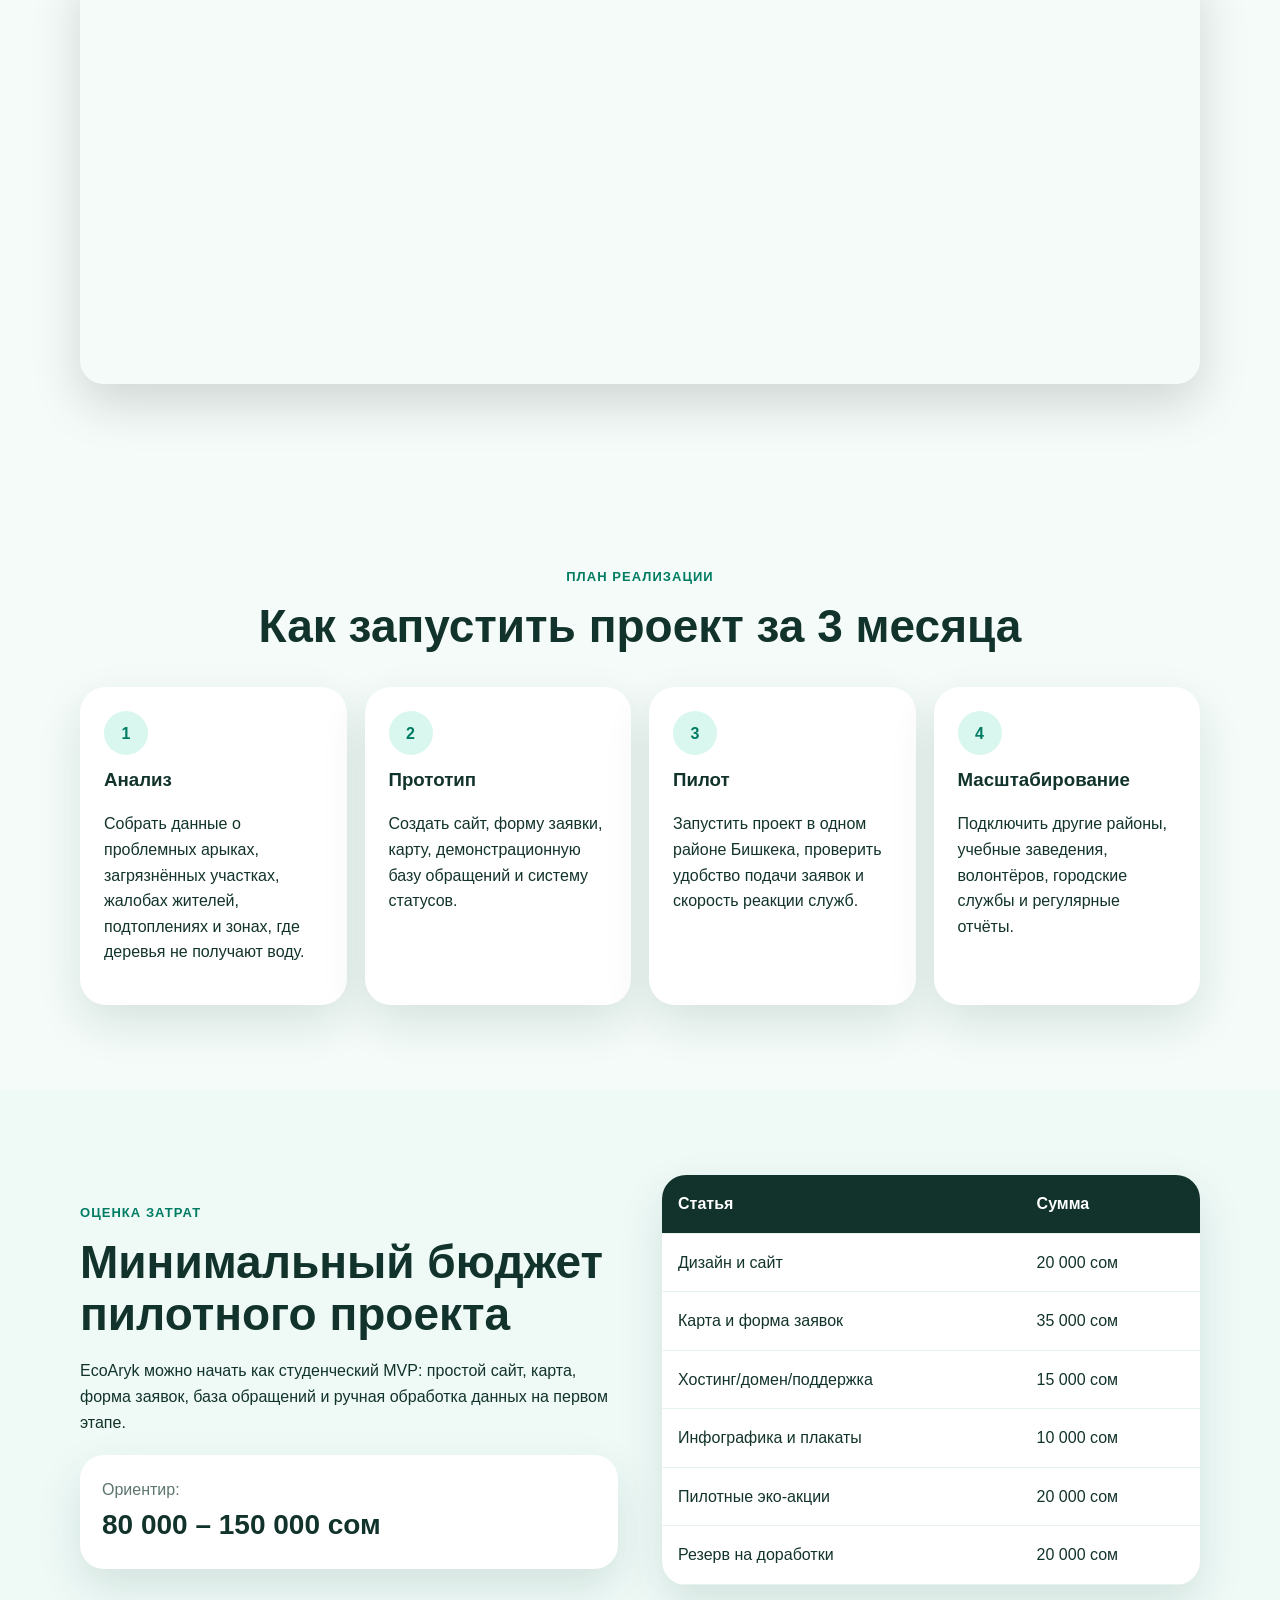
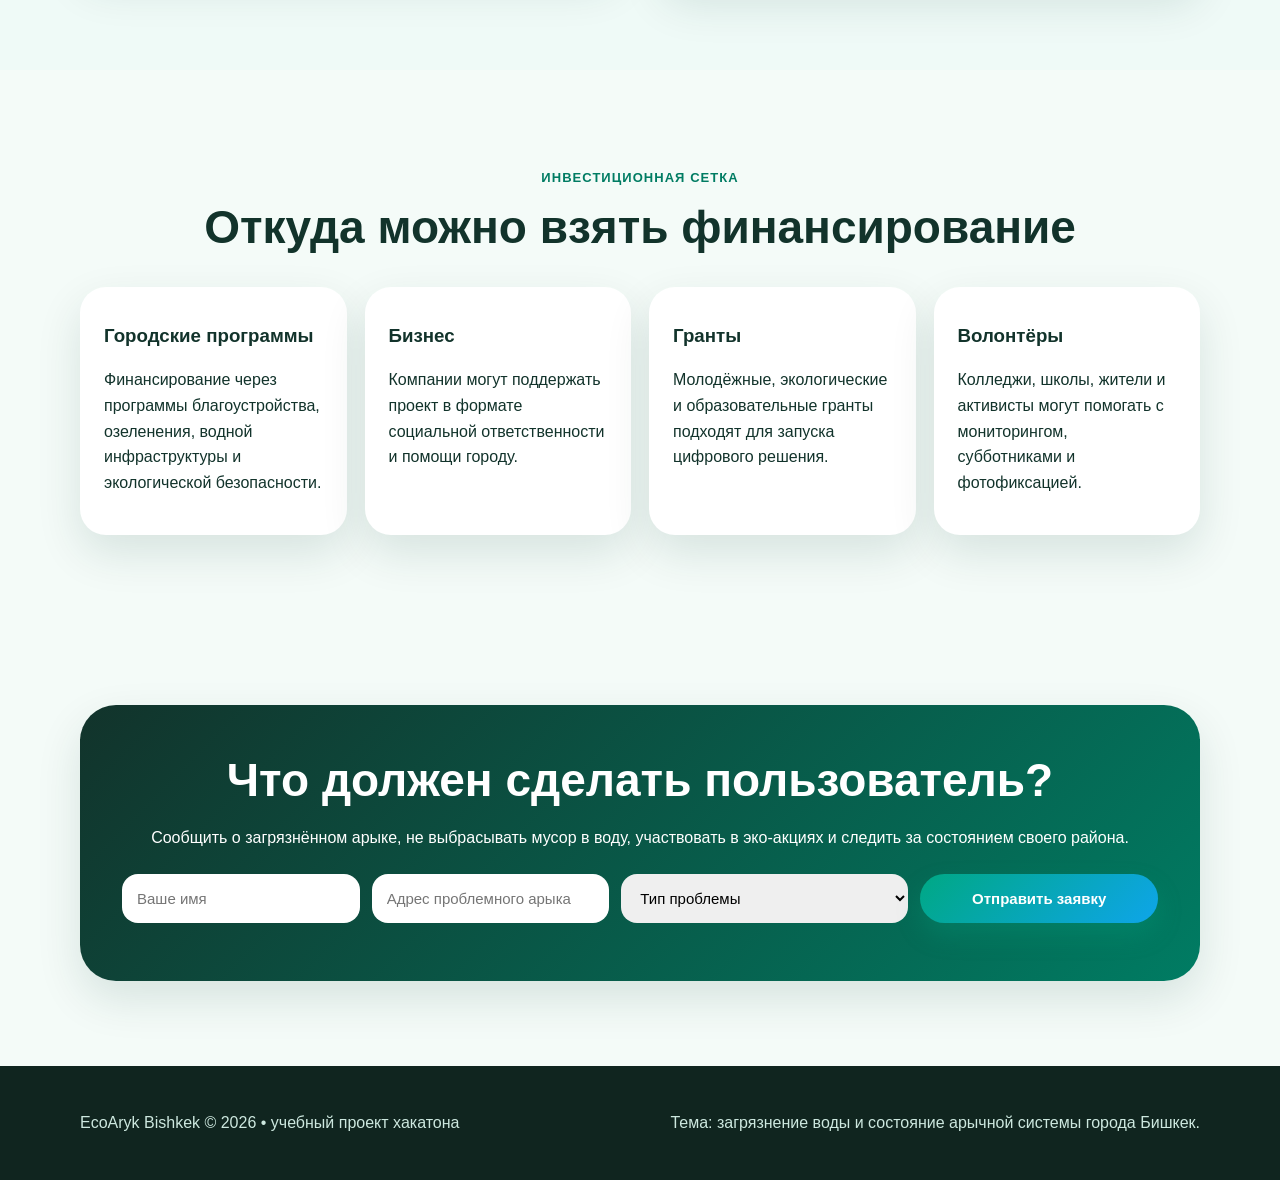
==== commit 04e663d7: "5y6uuyk" ====
--- a/index.html
+++ b/index.html
@@ -88,7 +88,7 @@
 
         <div class="cards reveal">
           <article>
-            <span>🌊</span>
+            <span></span>
             <h3>Поверхностные воды</h3>
             <p>
               Реки, каналы и арыки проходят через плотную застройку и принимают на себя пыль,
@@ -97,7 +97,7 @@
           </article>
 
           <article>
-            <span>🧪</span>
+            <span></span>
             <h3>Химическое загрязнение</h3>
             <p>
               В водную систему могут попадать тяжёлые металлы, хром, свинец, нефтепродукты
@@ -106,7 +106,7 @@
           </article>
 
           <article>
-            <span>🦠</span>
+            <span></span>
             <h3>Бактериологическая опасность</h3>
             <p>
               В воде могут обнаруживаться бактерии, микроорганизмы и органические загрязнения,
@@ -115,7 +115,7 @@
           </article>
 
           <article>
-            <span>🏙️</span>
+            <span></span>
             <h3>Городская нагрузка</h3>
             <p>
               Рост города, дороги, застройка, мусор и стоки усиливают давление на водную
@@ -419,7 +419,7 @@
     </div>
 
     <div class="solution-block reveal">
-      <h3>⚠️ Проблема</h3>
+      <h3> Проблема</h3>
       <p>
         Арычная система играет важную роль в городе: она обеспечивает отвод дождевой воды
         и поддерживает экологическое состояние районов. Однако сегодня:
@@ -453,7 +453,7 @@
     </div>
 
     <div class="solution-block green reveal">
-      <h3>💡 Решение</h3>
+      <h3> Решение</h3>
       <p>
         EcoAryk создаёт простой и доступный инструмент для связи жителей и городских служб.
         Любой пользователь может за несколько секунд сообщить о проблеме в арыке и передать
@@ -462,7 +462,7 @@
     </div>
 
     <div class="solution-block reveal">
-      <h3>⚙️ Как это работает</h3>
+      <h3> Как это работает</h3>
 
       <div class="steps-row">
         <div class="step-card">
@@ -493,16 +493,16 @@
     </div>
 
     <div class="solution-block reveal">
-      <h3>🗺 Возможности платформы</h3>
+      <h3> Возможности платформы</h3>
 
       <div class="info-grid">
         <div class="info-card">
-          <h4>📍 Карта проблем</h4>
+          <h4> Карта проблем</h4>
           <p>Отображение загрязнений, засоров и повреждённых участков.</p>
         </div>
 
         <div class="info-card">
-          <h4>📊 Статистика</h4>
+          <h4> Статистика</h4>
           <p>Сбор данных о загрязнениях по районам города.</p>
         </div>
 
@@ -519,14 +519,14 @@
     </div>
 
     <div class="solution-block purple reveal">
-      <h3>🧱 Дополнительные меры</h3>
+      <h3> Дополнительные меры</h3>
       <p>
         Для повышения эффективности системы предлагается комплексный подход:
       </p>
 
       <div class="info-grid">
         <div class="info-card">
-          <h4>🗑 Инфраструктура</h4>
+          <h4> Инфраструктура</h4>
           <p>
             Установка дополнительных мусорных контейнеров вдоль арыков
             и обслуживание зон с высокой нагрузкой.
@@ -534,14 +534,14 @@
         </div>
 
         <div class="info-card">
-          <h4>📹 Мониторинг</h4>
+          <h4> Мониторинг</h4>
           <p>
             Камеры в наиболее проблемных участках и контроль повторяющихся загрязнений.
           </p>
         </div>
 
         <div class="info-card">
-          <h4>📊 Аналитика</h4>
+          <h4> Аналитика</h4>
           <p>
             Выявление «горячих точек» загрязнения и планирование точечных городских решений.
           </p>
@@ -550,7 +550,7 @@
     </div>
 
     <div class="solution-block blue reveal">
-      <h3>🌊 Почему это важно</h3>
+      <h3> Почему это важно</h3>
       <p>
         В городе уже применяются технологии водоочистки, включая механическую фильтрацию
         и ультрафиолетовое обеззараживание воды. Однако эти системы работают на уровне
@@ -562,7 +562,7 @@
     </div>
 
     <div class="solution-block final reveal">
-      <h3>🤝 Наша идея</h3>
+      <h3> Наша идея</h3>
       <p>
         Мы не заменяем коммунальные службы. Мы создаём цифровой мост между жителями и городом,
         чтобы проблемы арыков решались быстрее, точнее и прозрачнее.
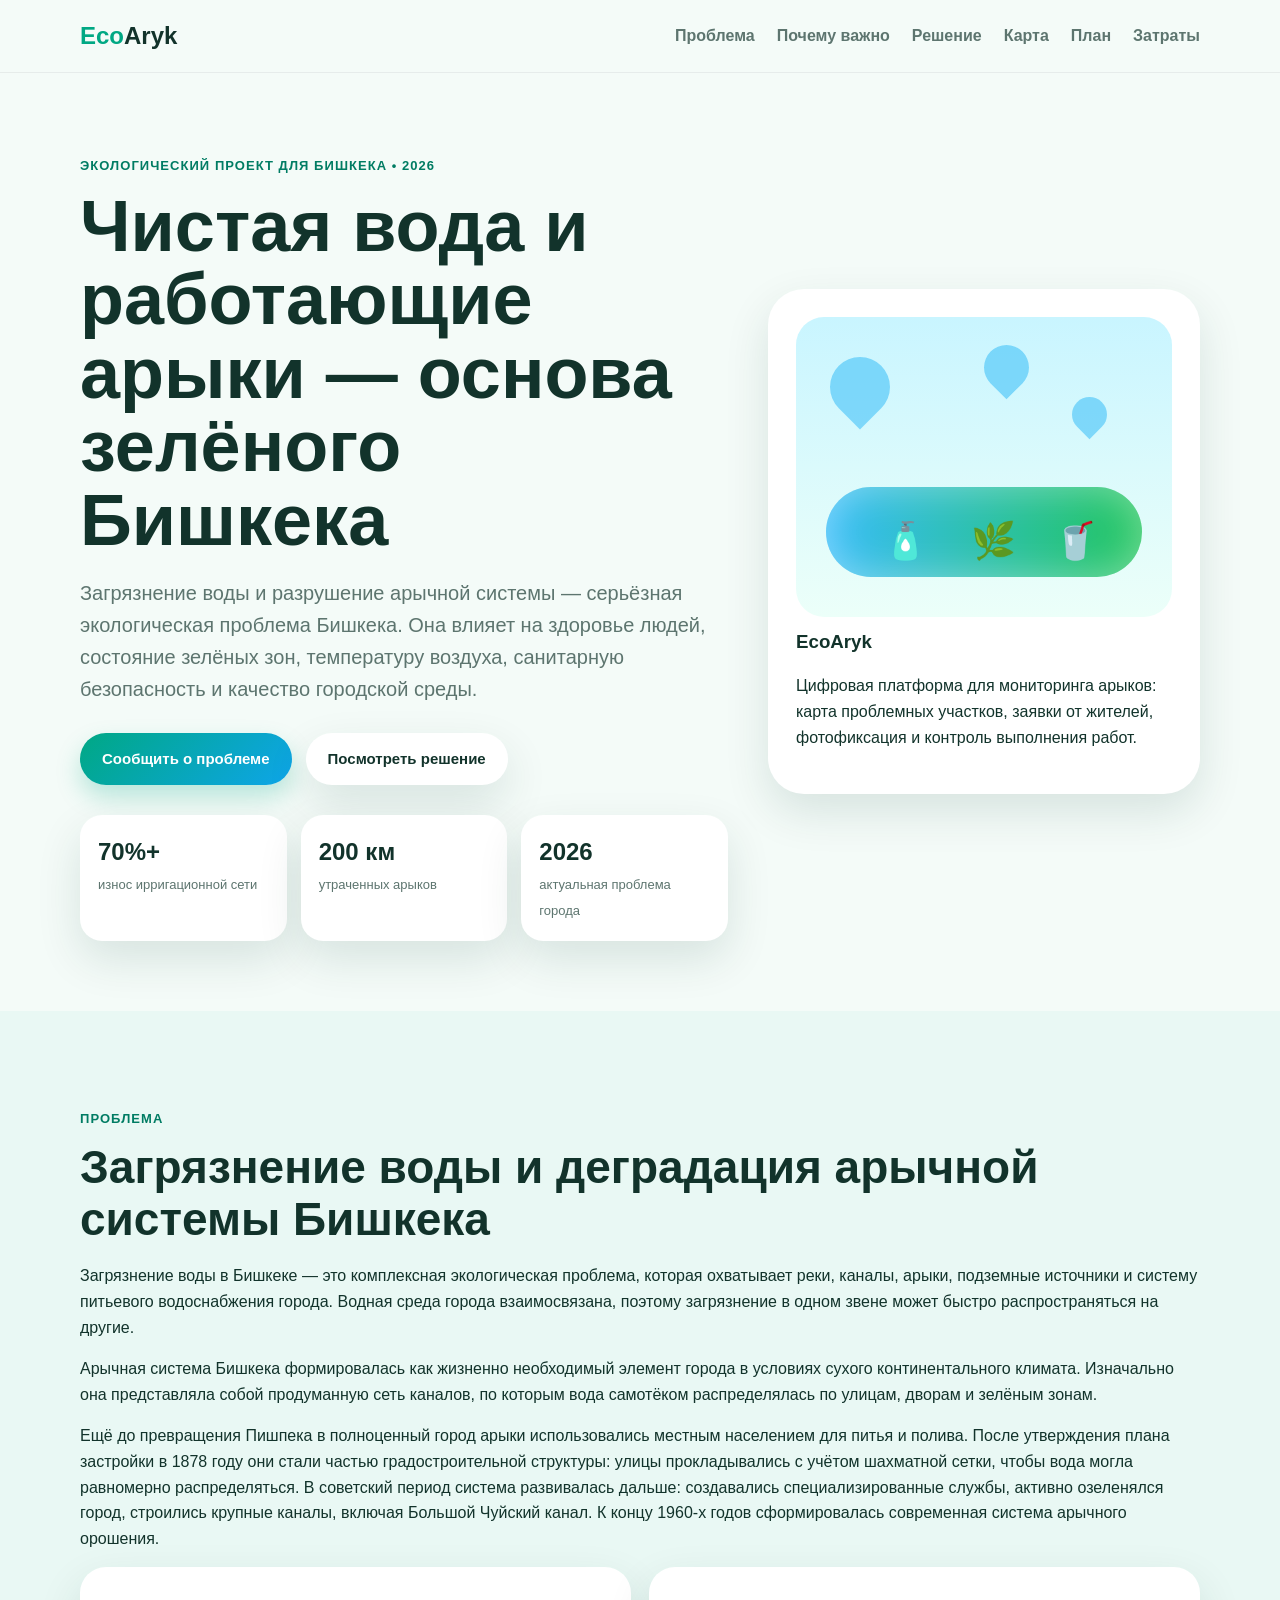
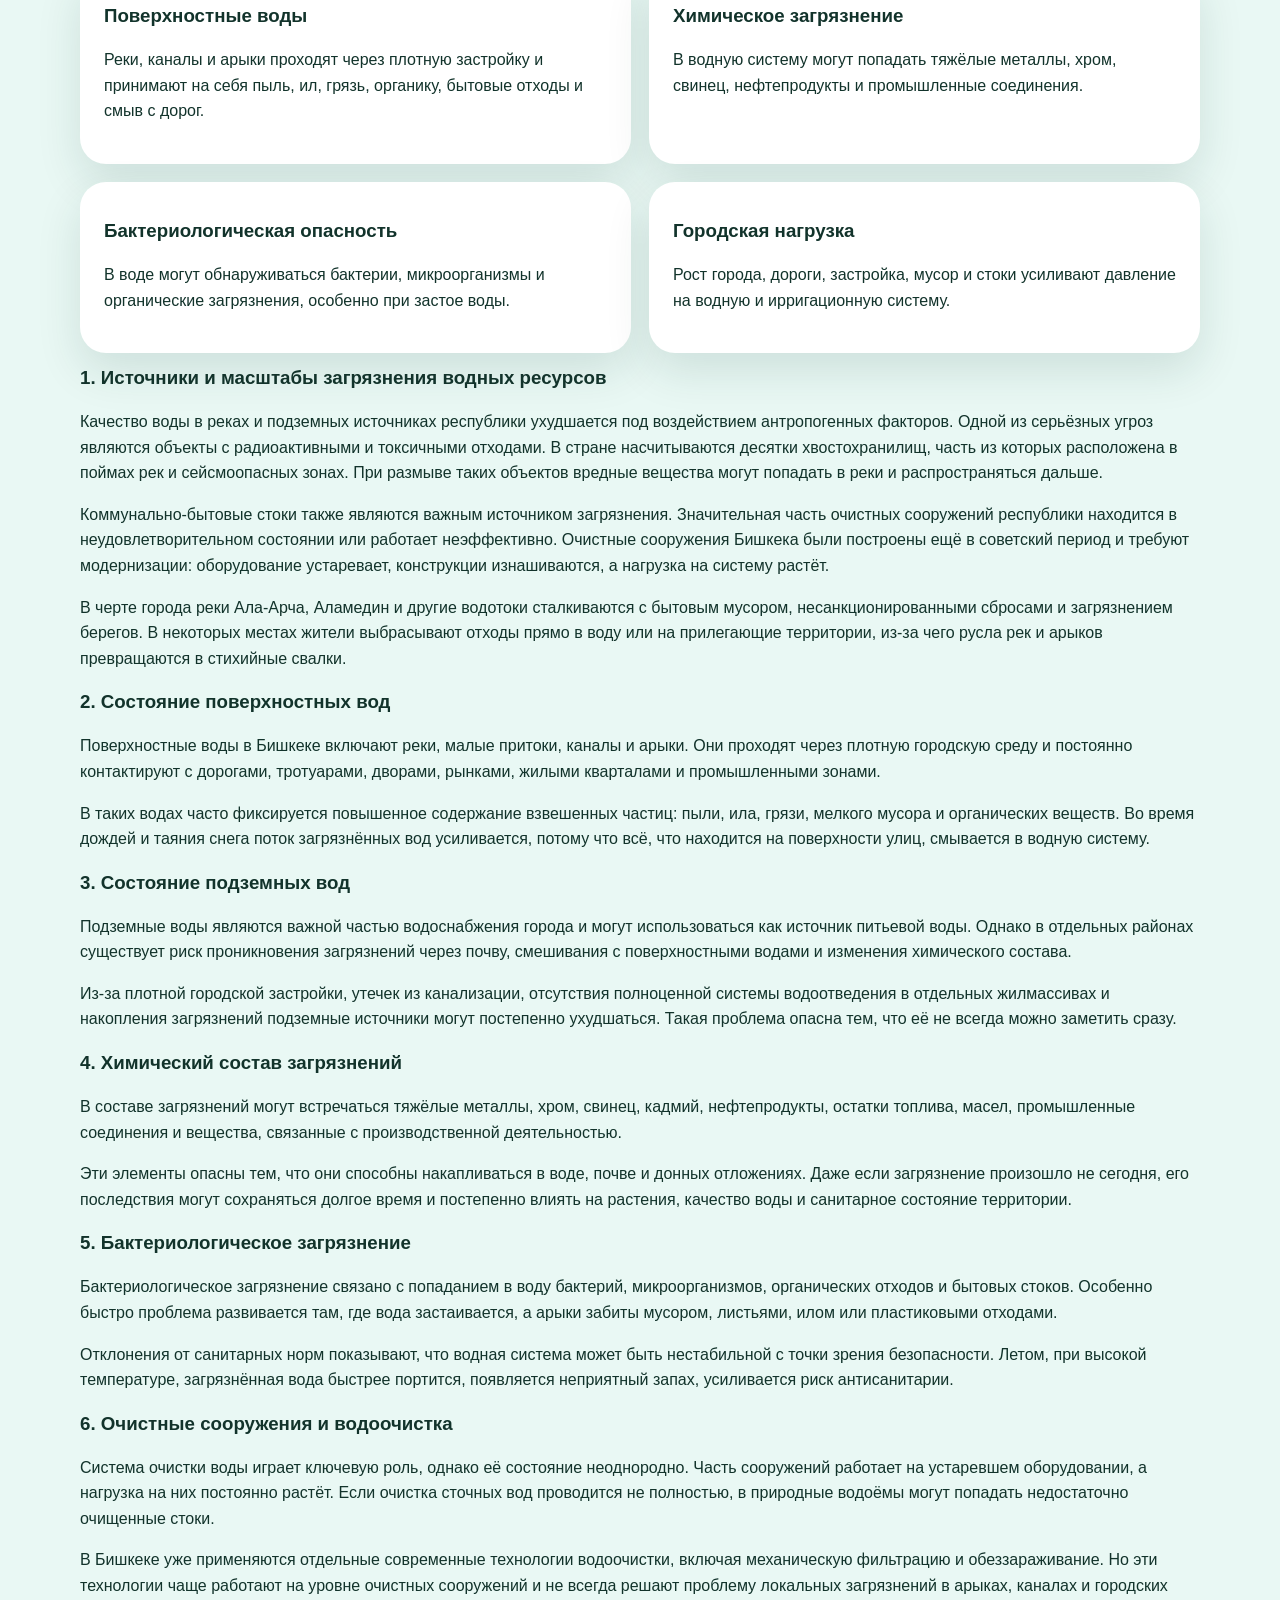
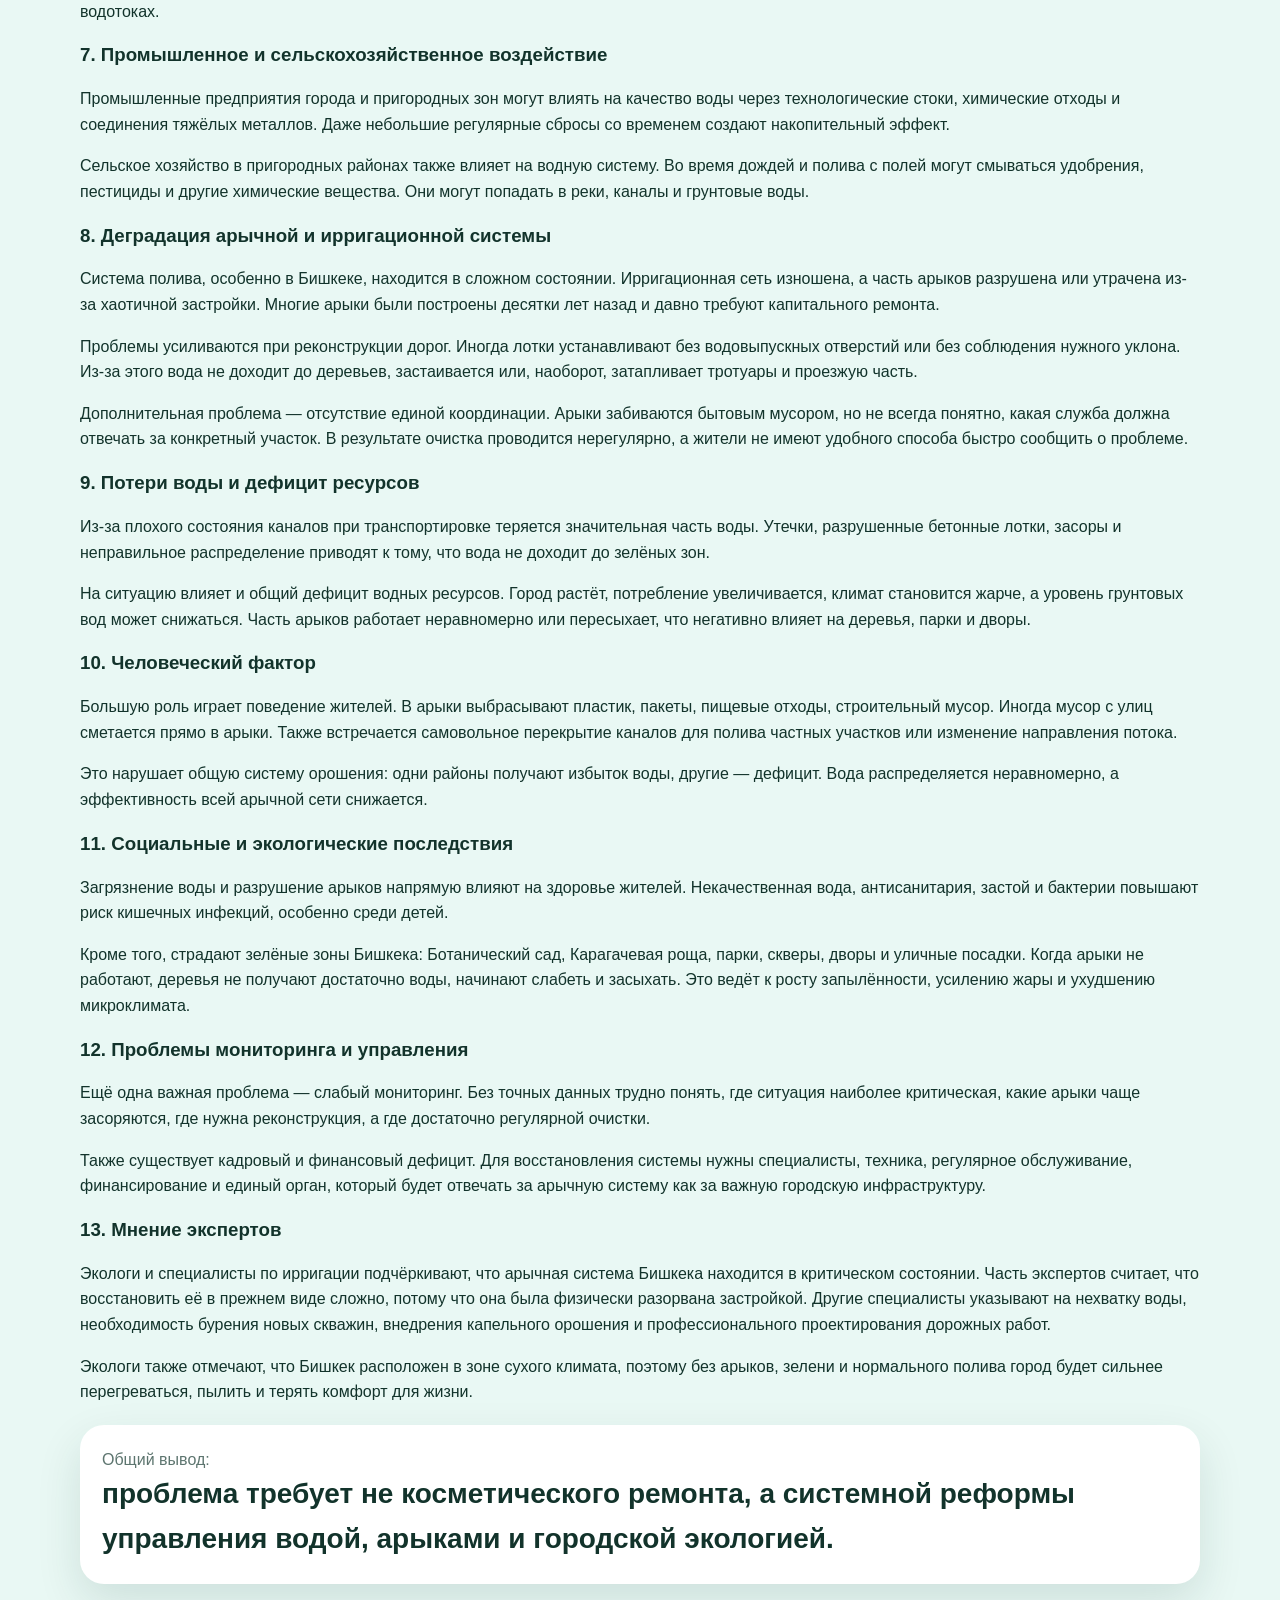
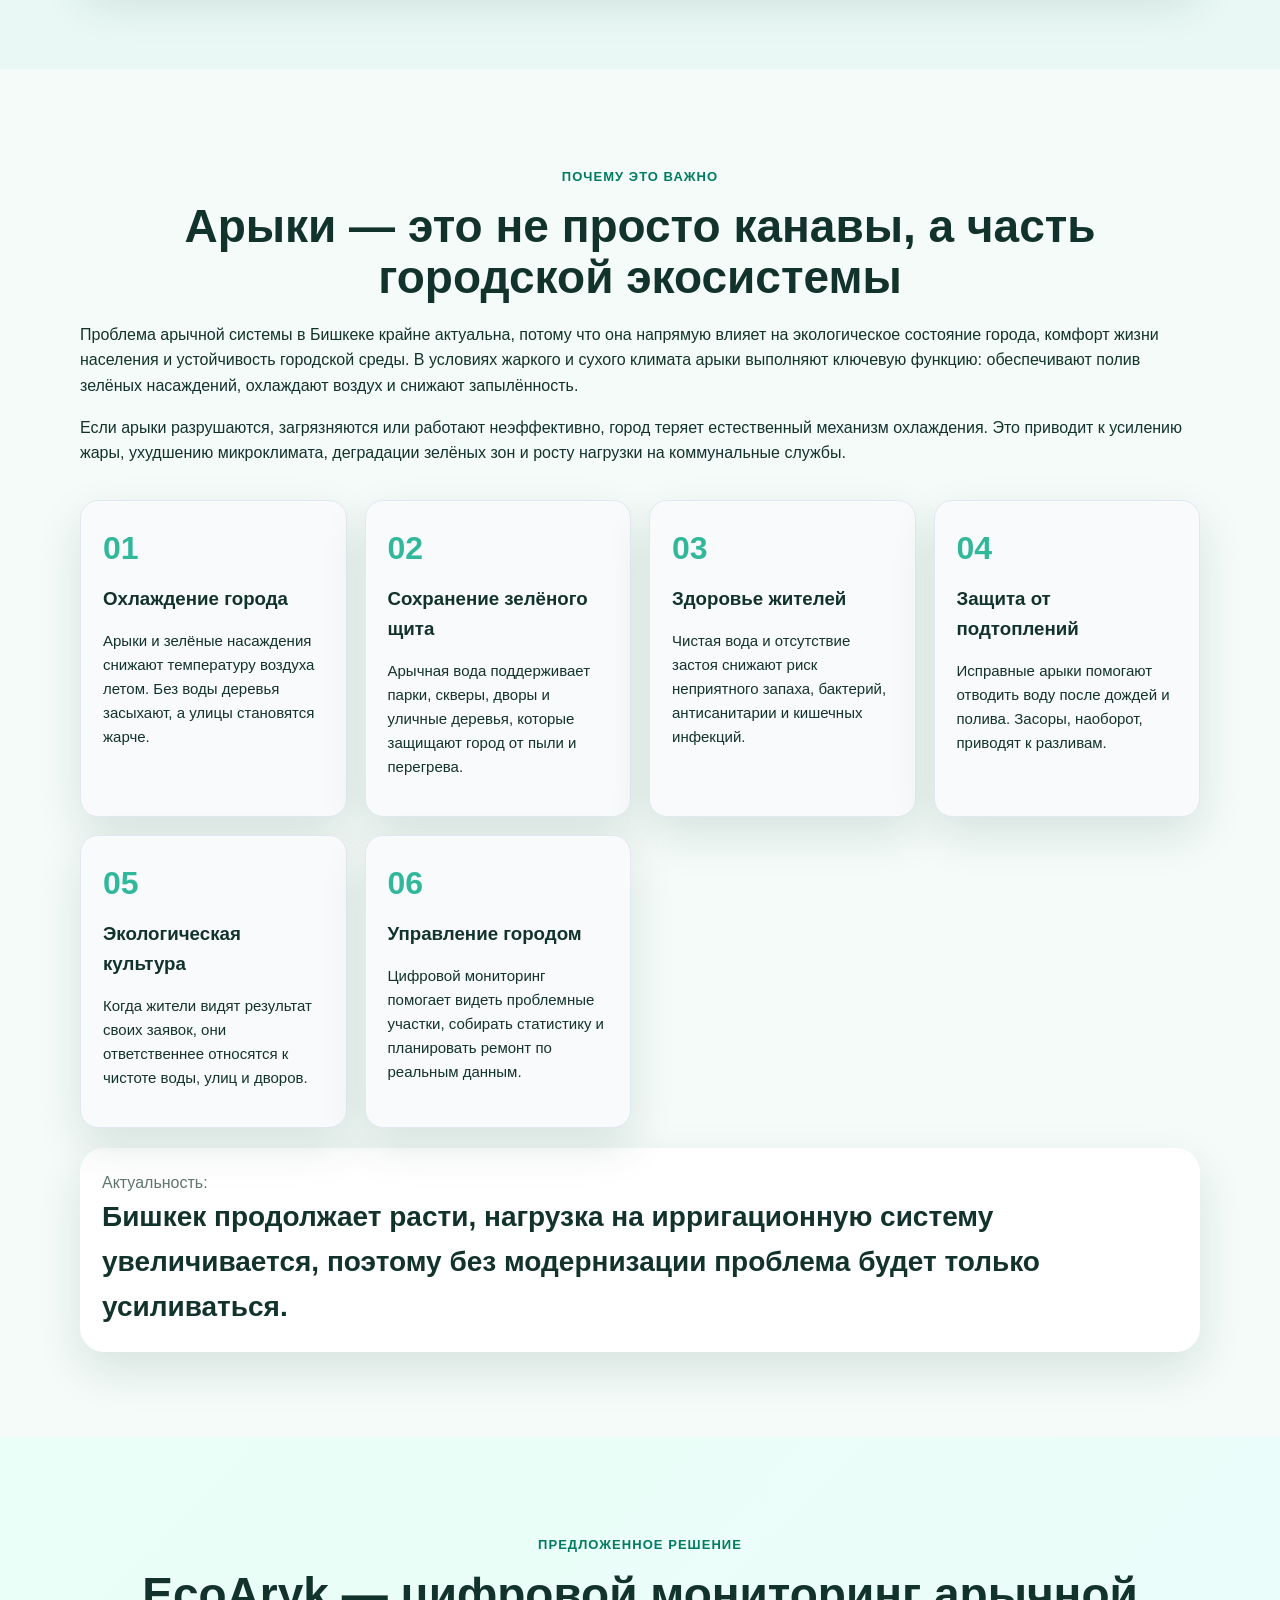
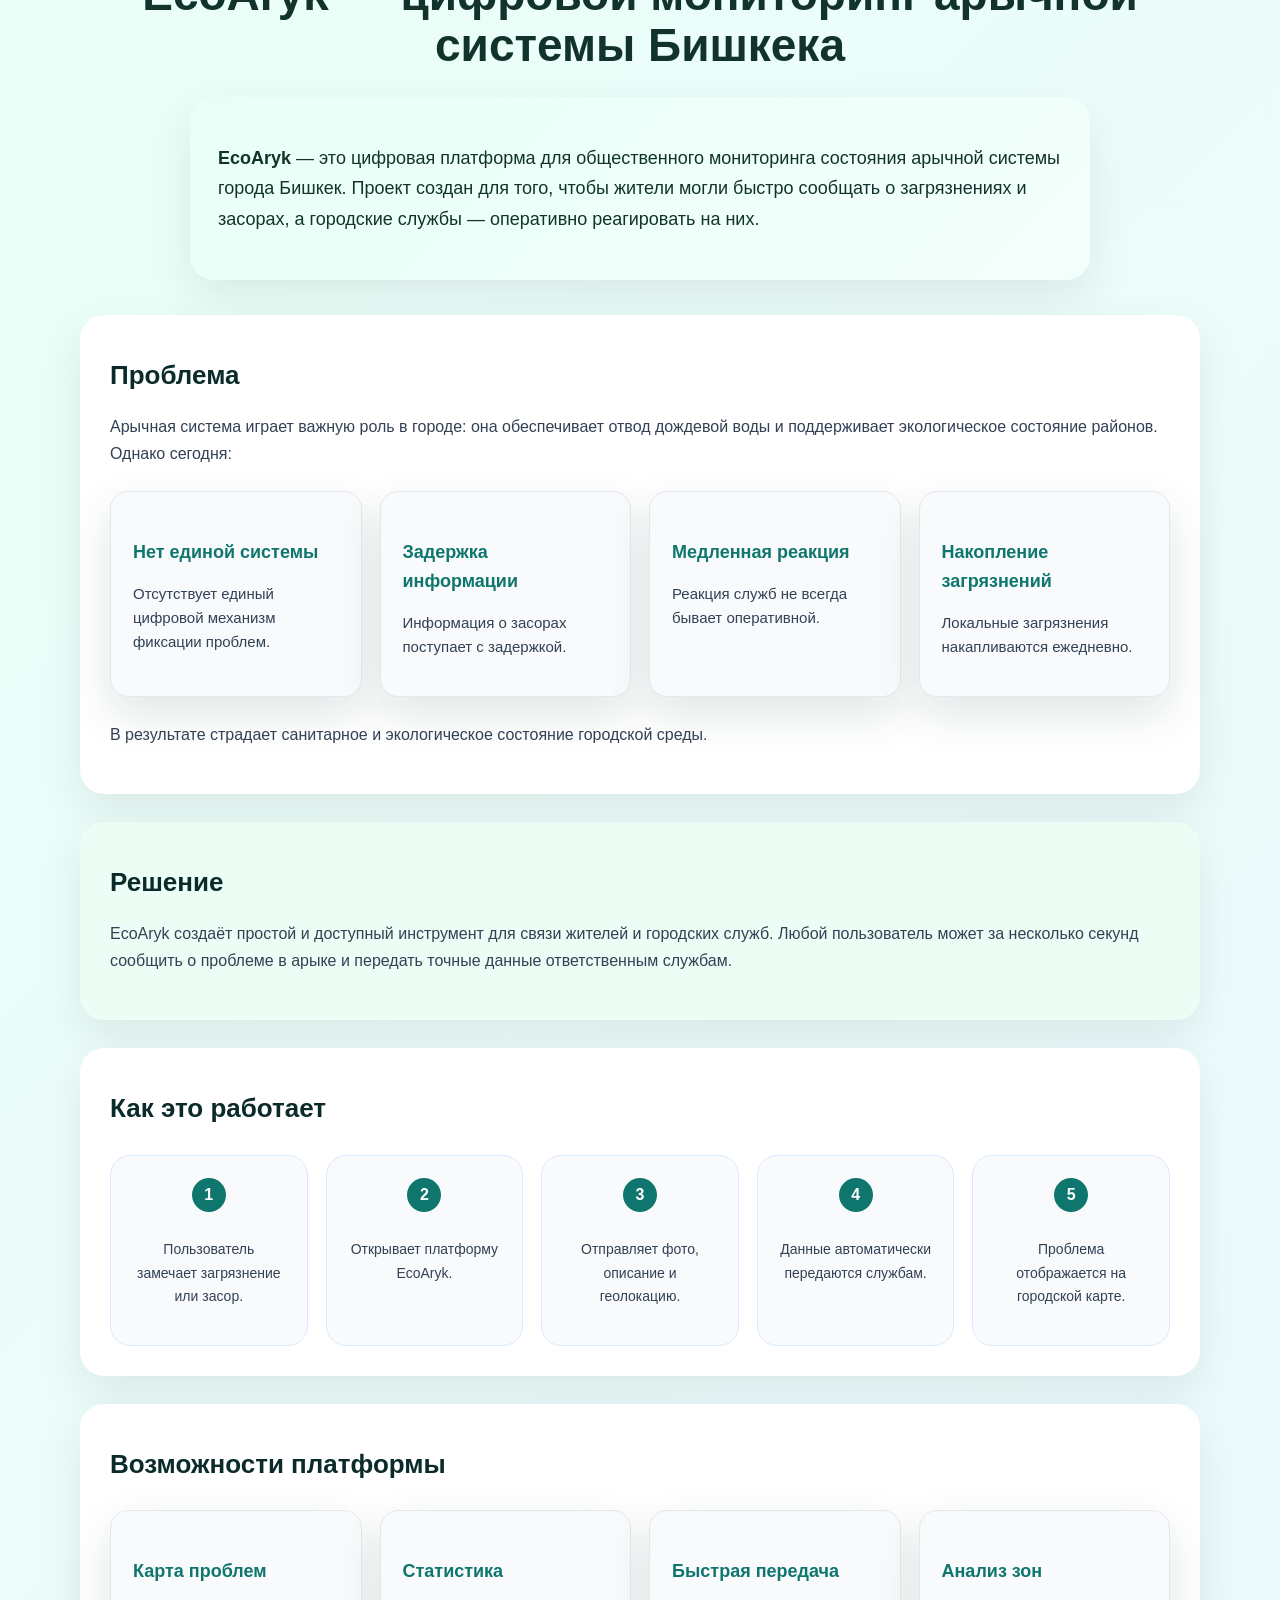
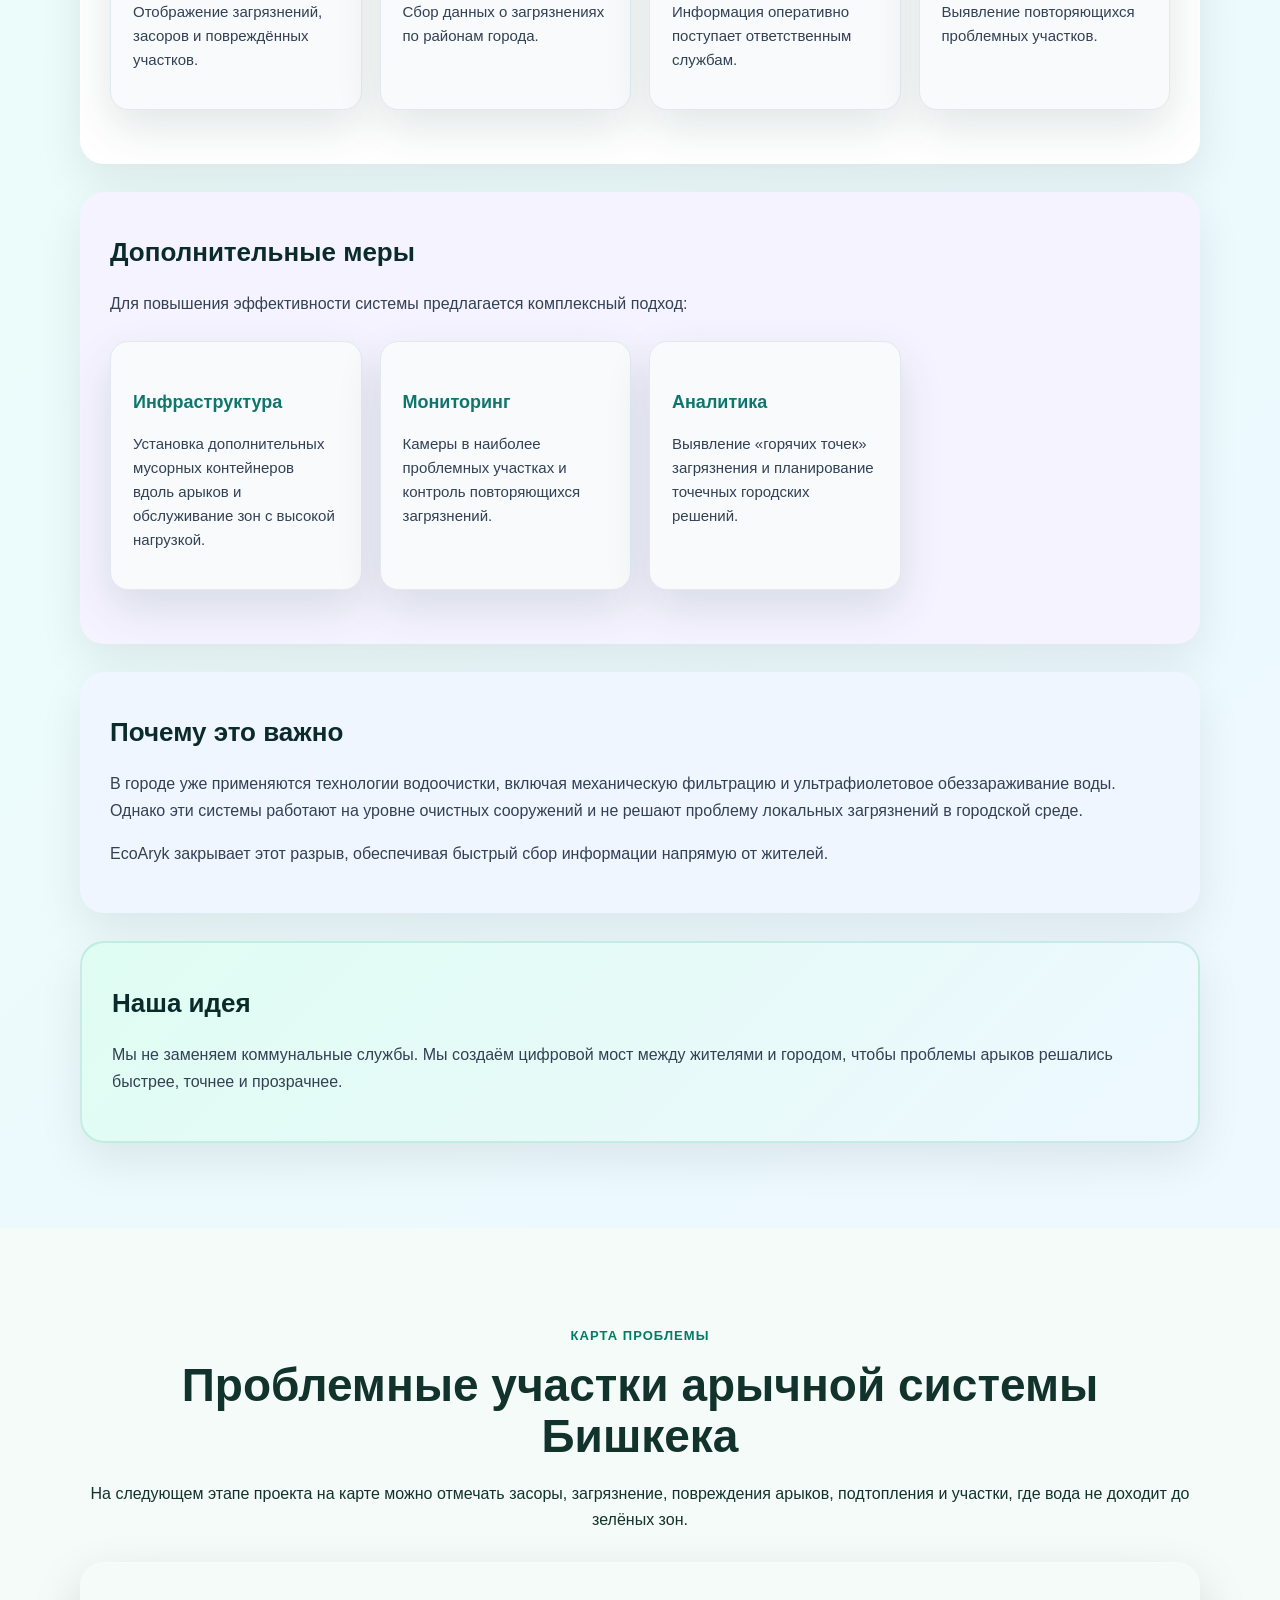
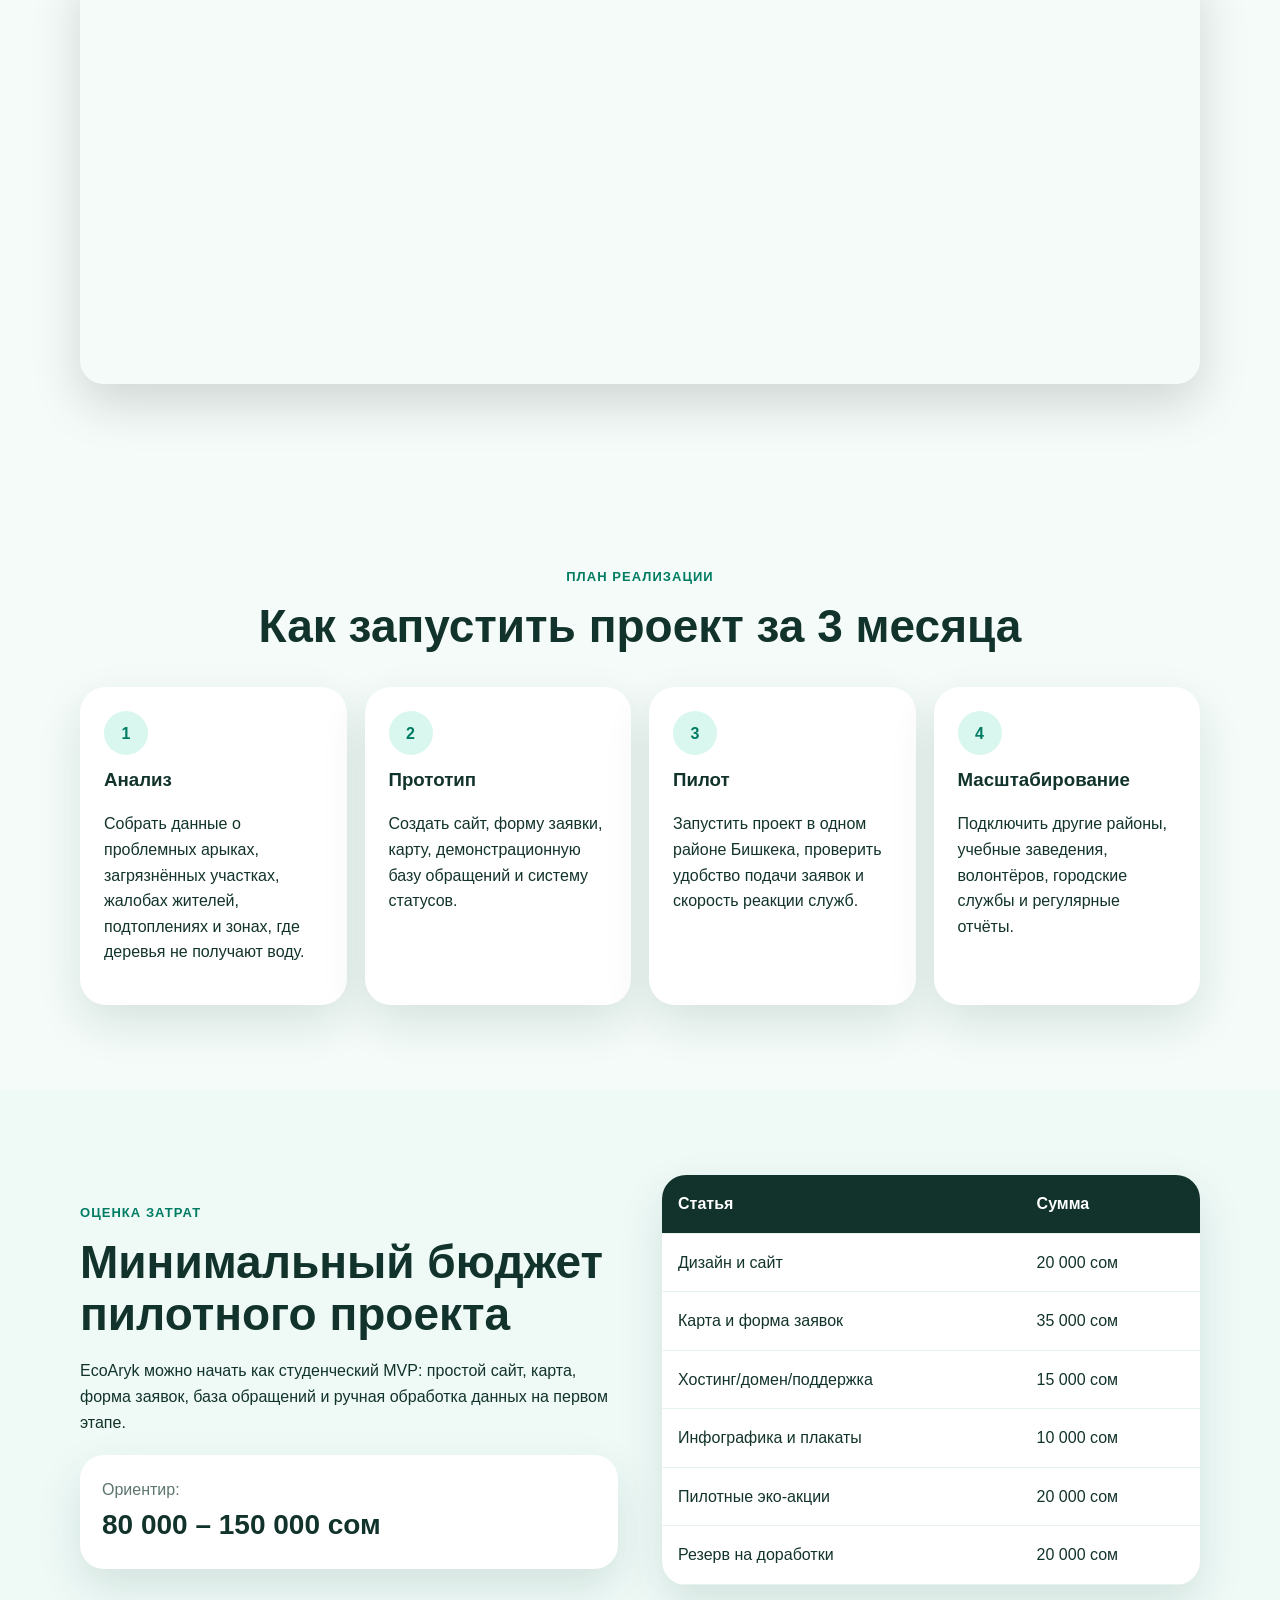
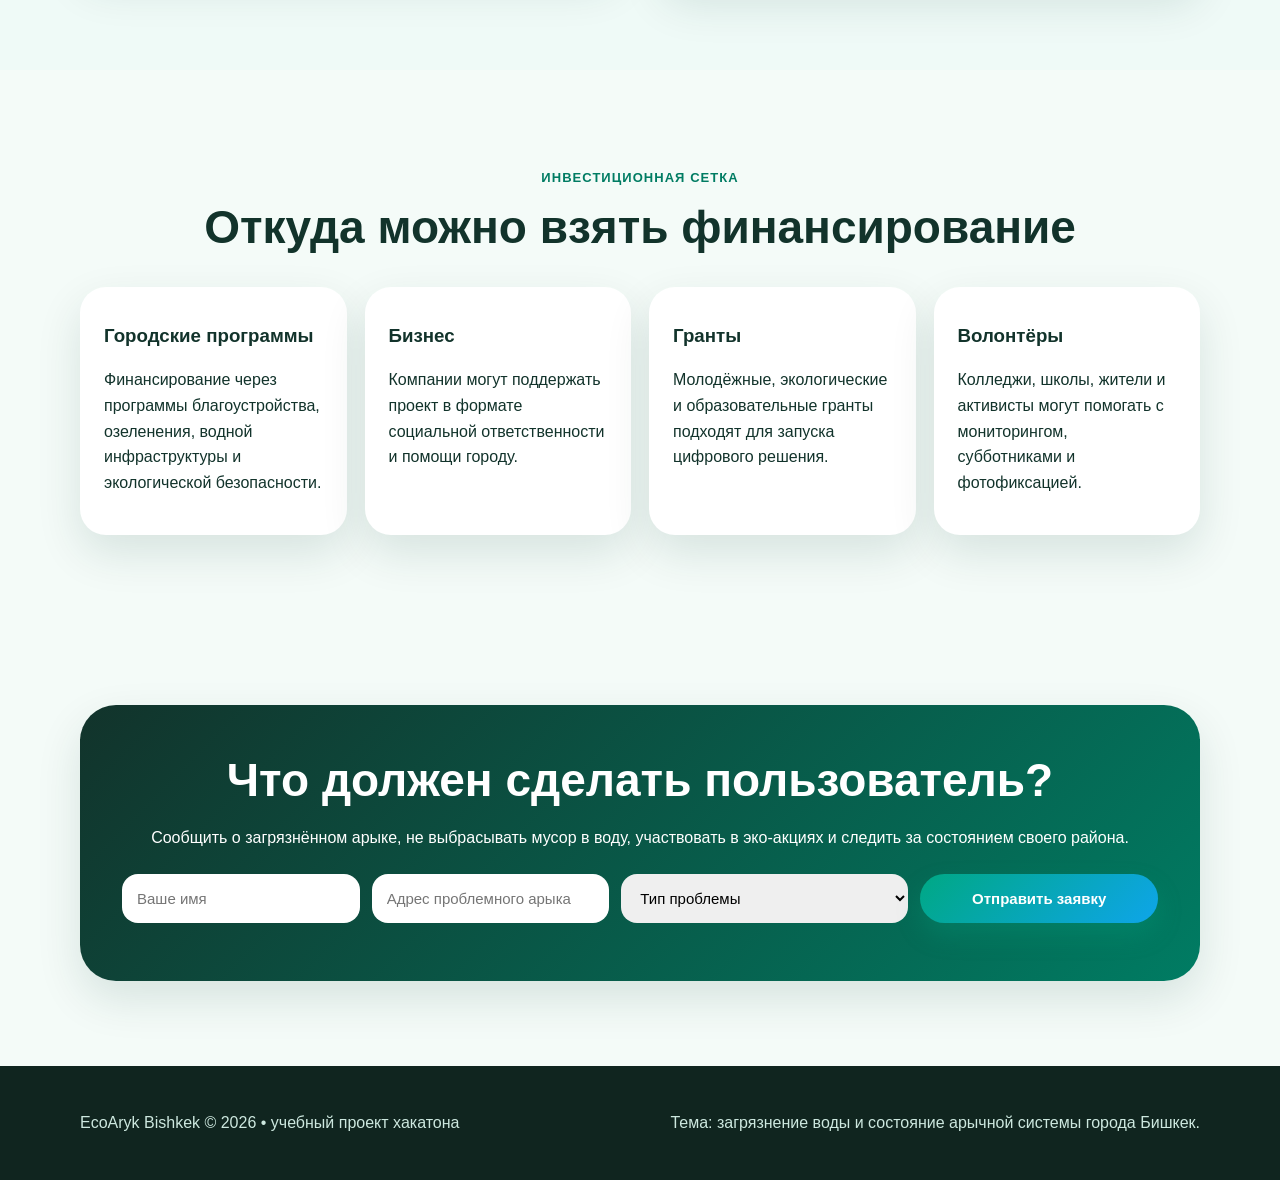
==== commit be84a684: "fdhn" ====
--- a/index.html
+++ b/index.html
@@ -507,12 +507,12 @@
         </div>
 
         <div class="info-card">
-          <h4>⚡ Быстрая передача</h4>
+          <h4> Быстрая передача</h4>
           <p>Информация оперативно поступает ответственным службам.</p>
         </div>
 
         <div class="info-card">
-          <h4>🔎 Анализ зон</h4>
+          <h4> Анализ зон</h4>
           <p>Выявление повторяющихся проблемных участков.</p>
         </div>
       </div>
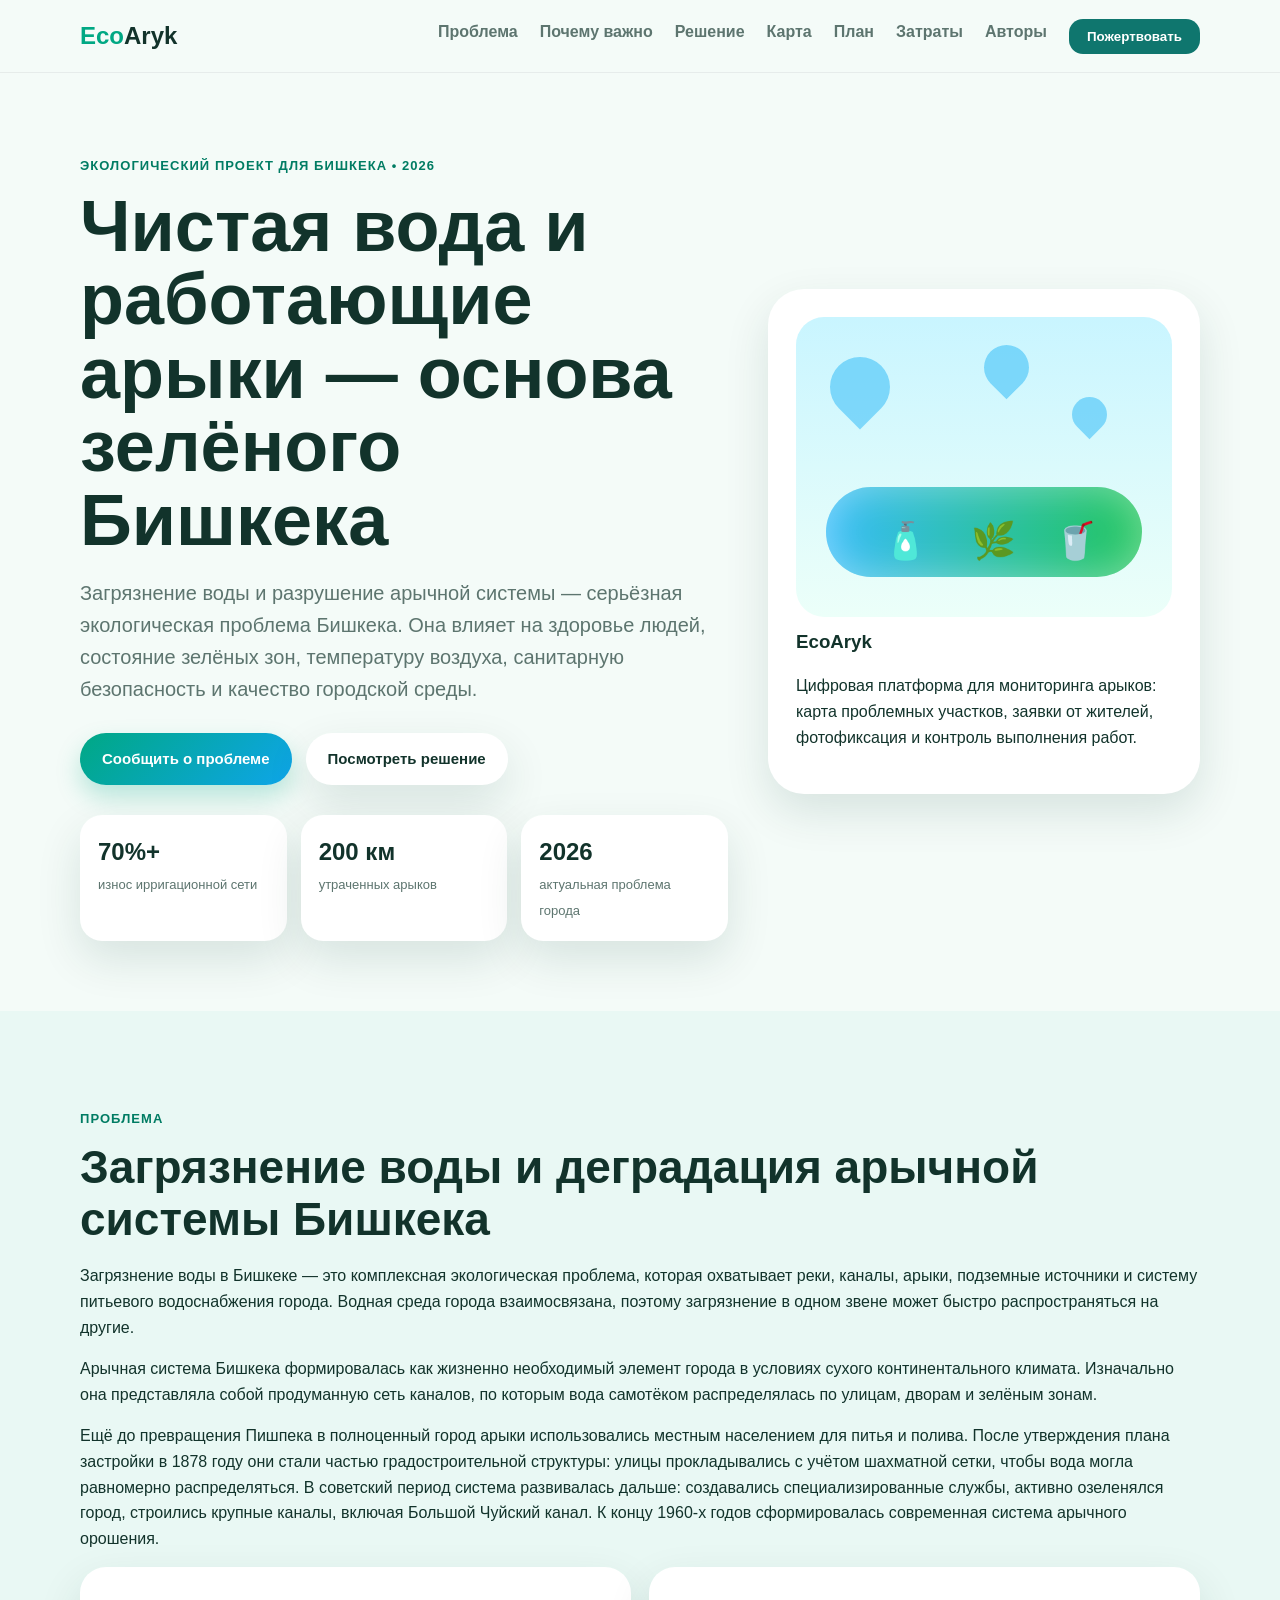
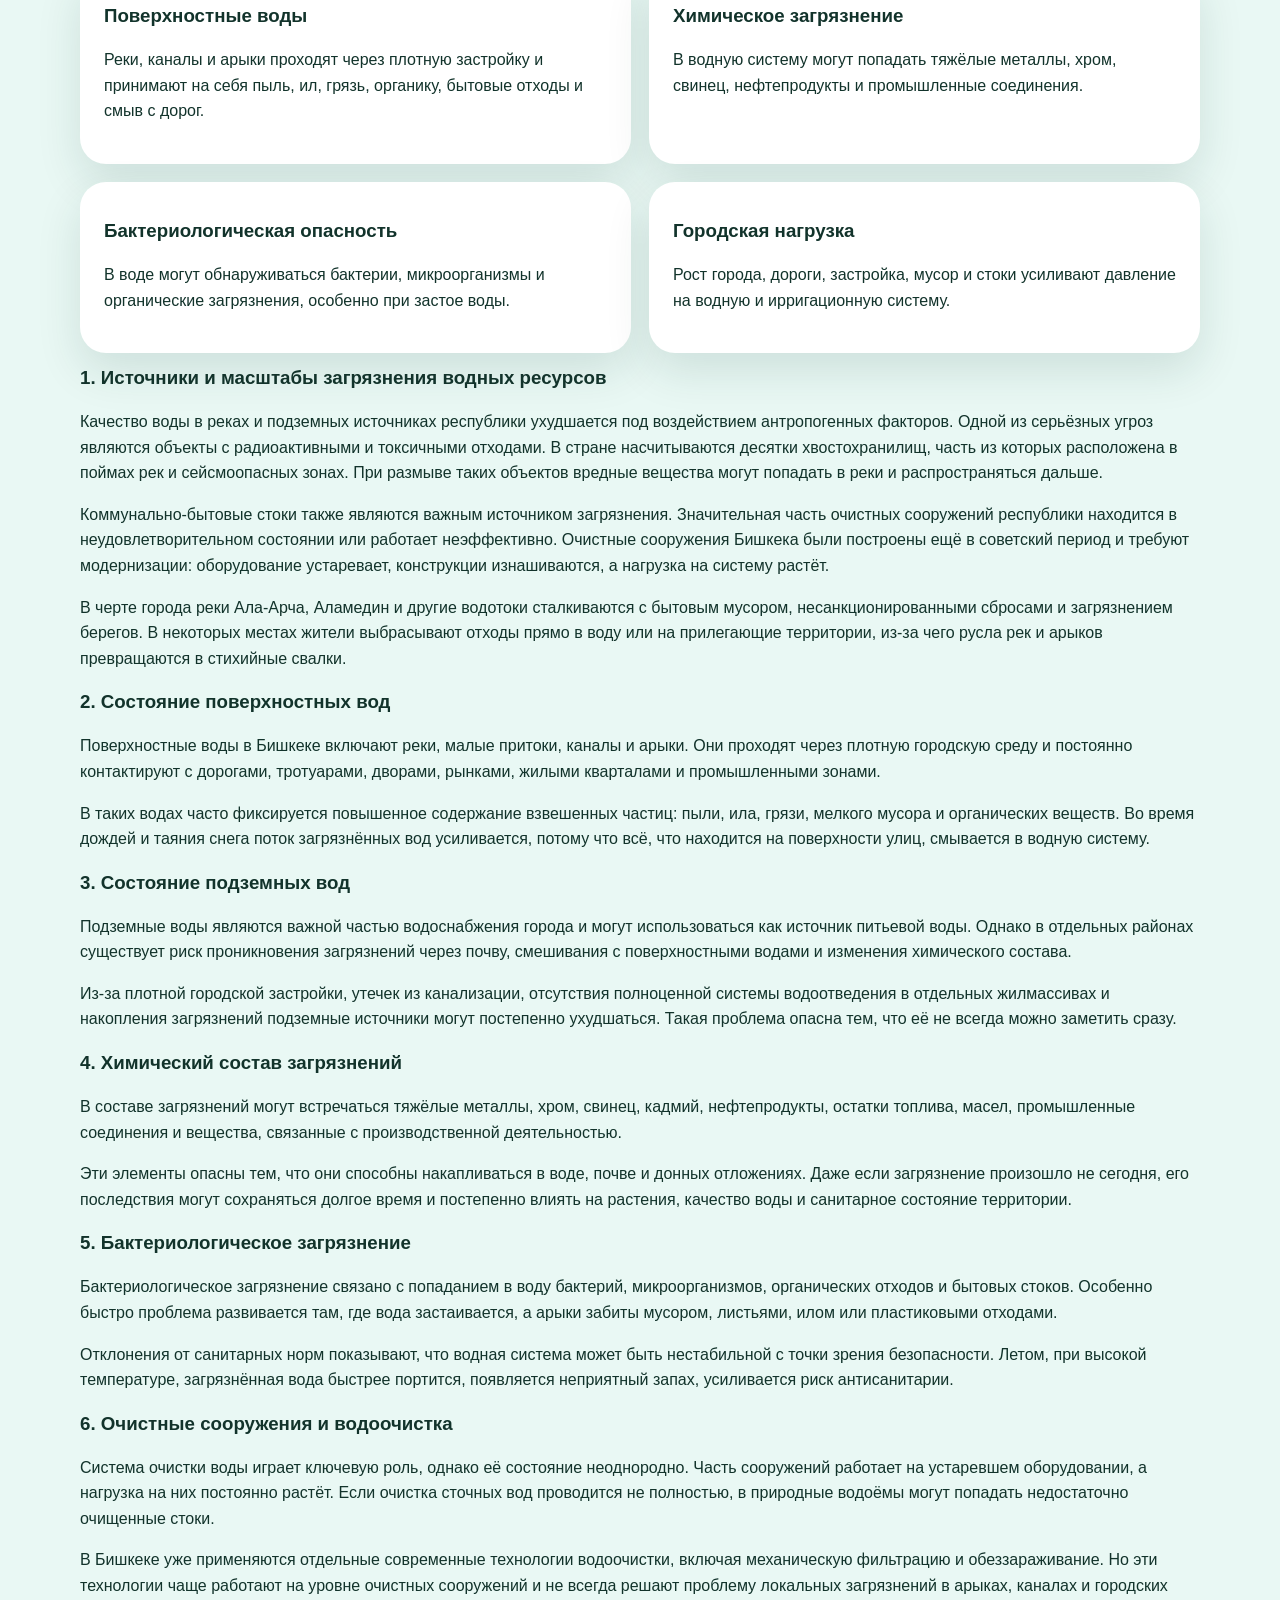
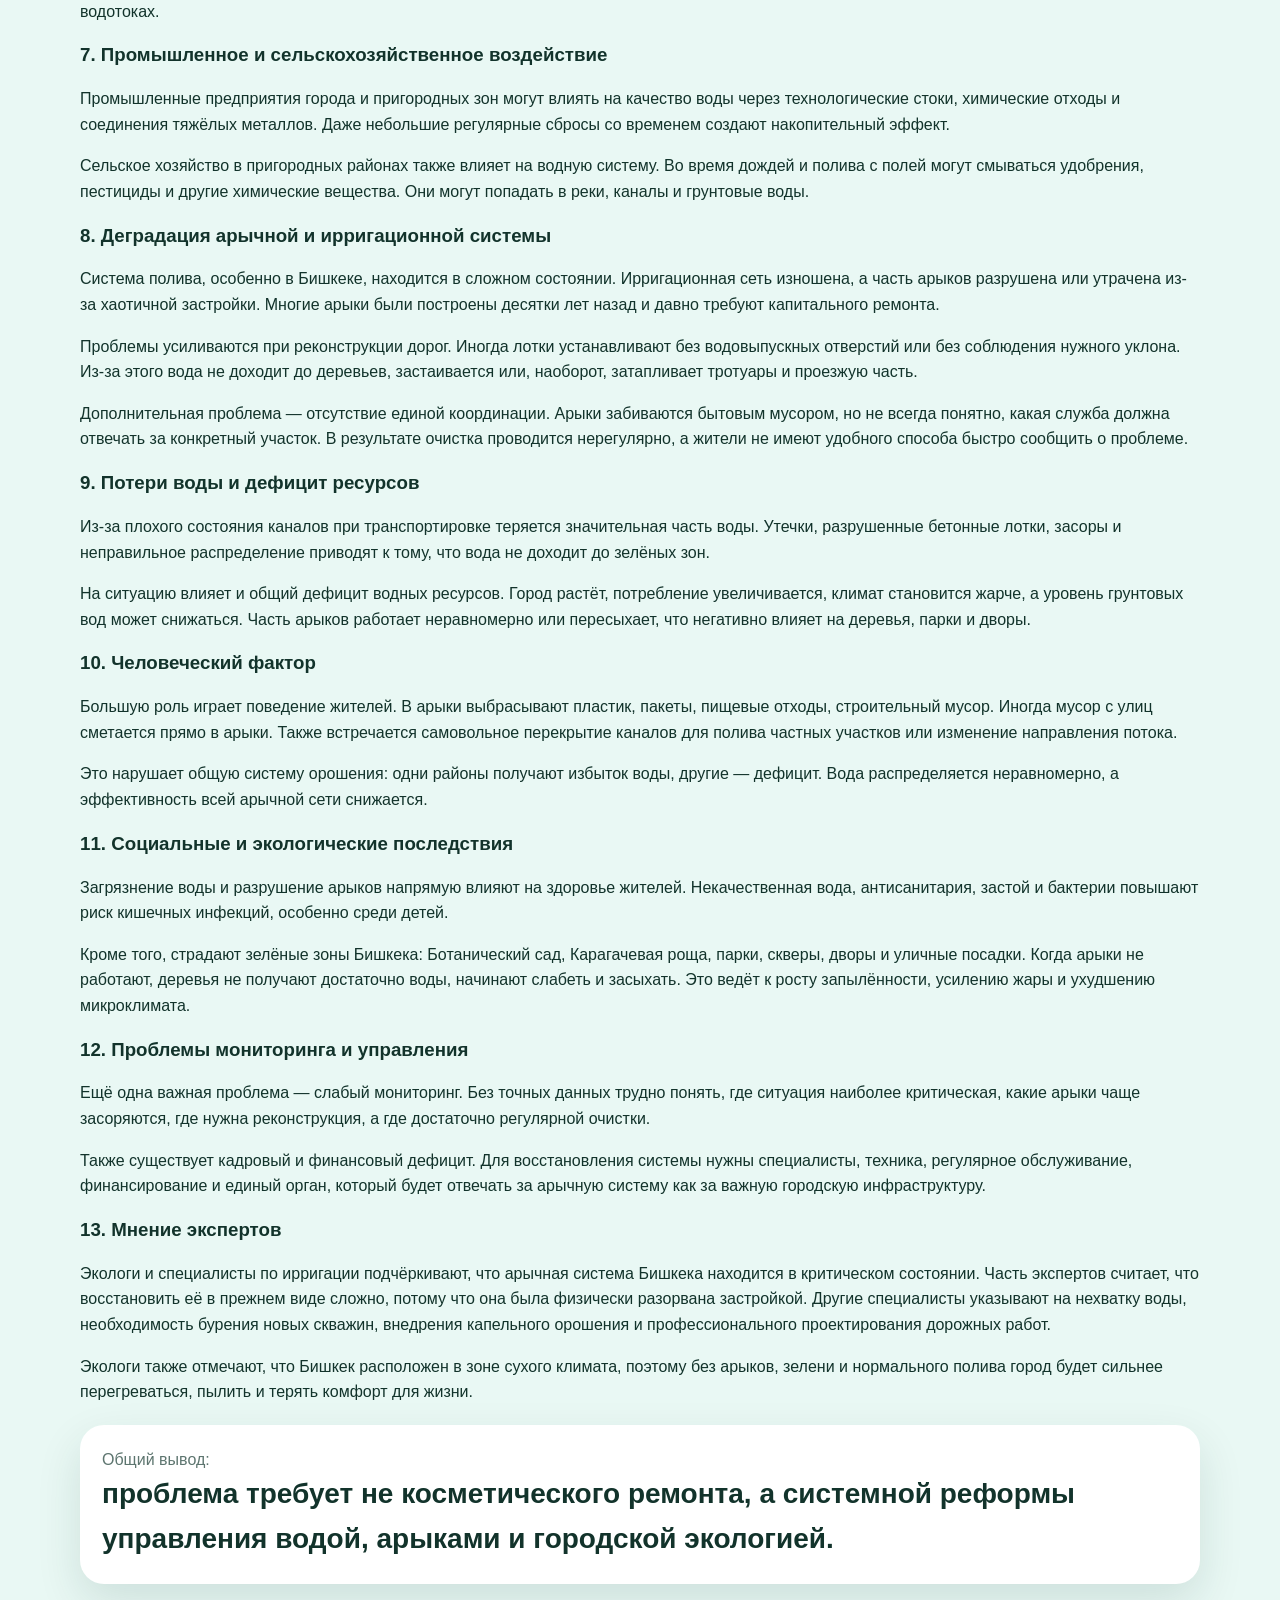
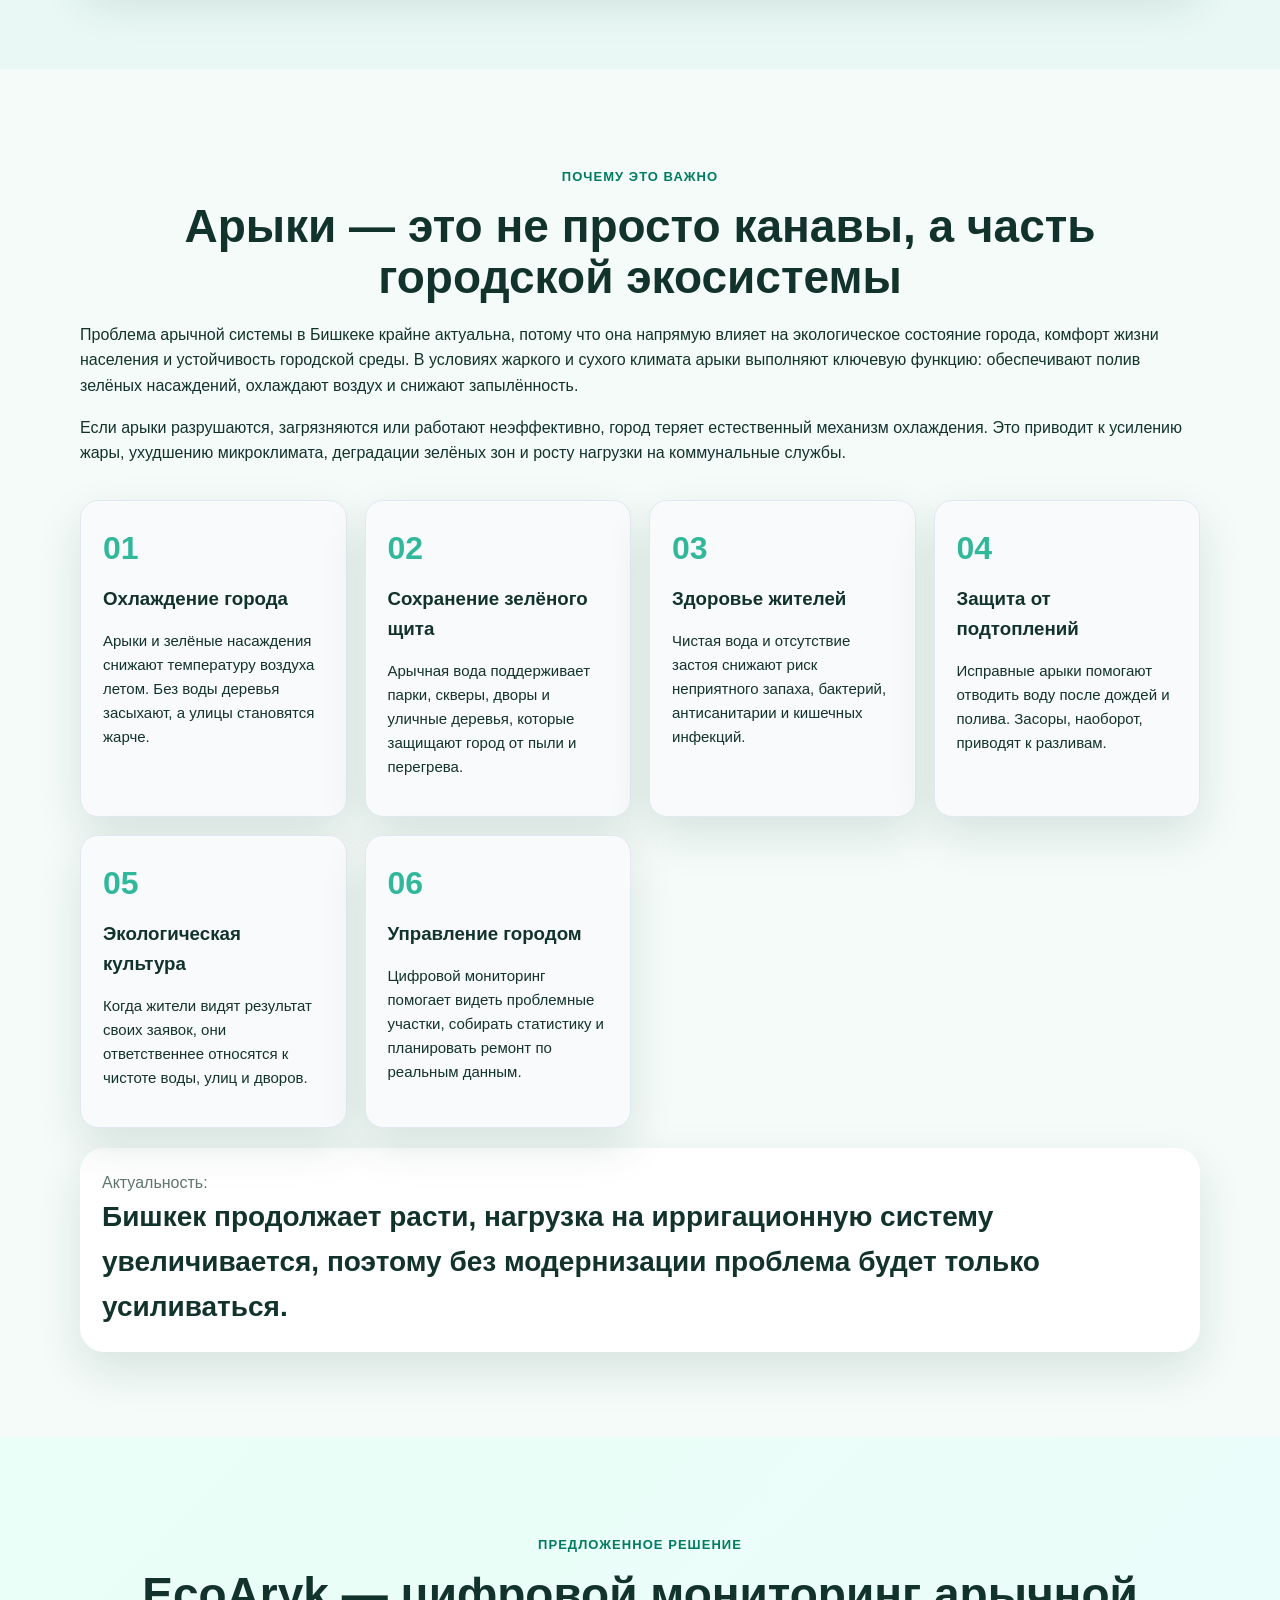
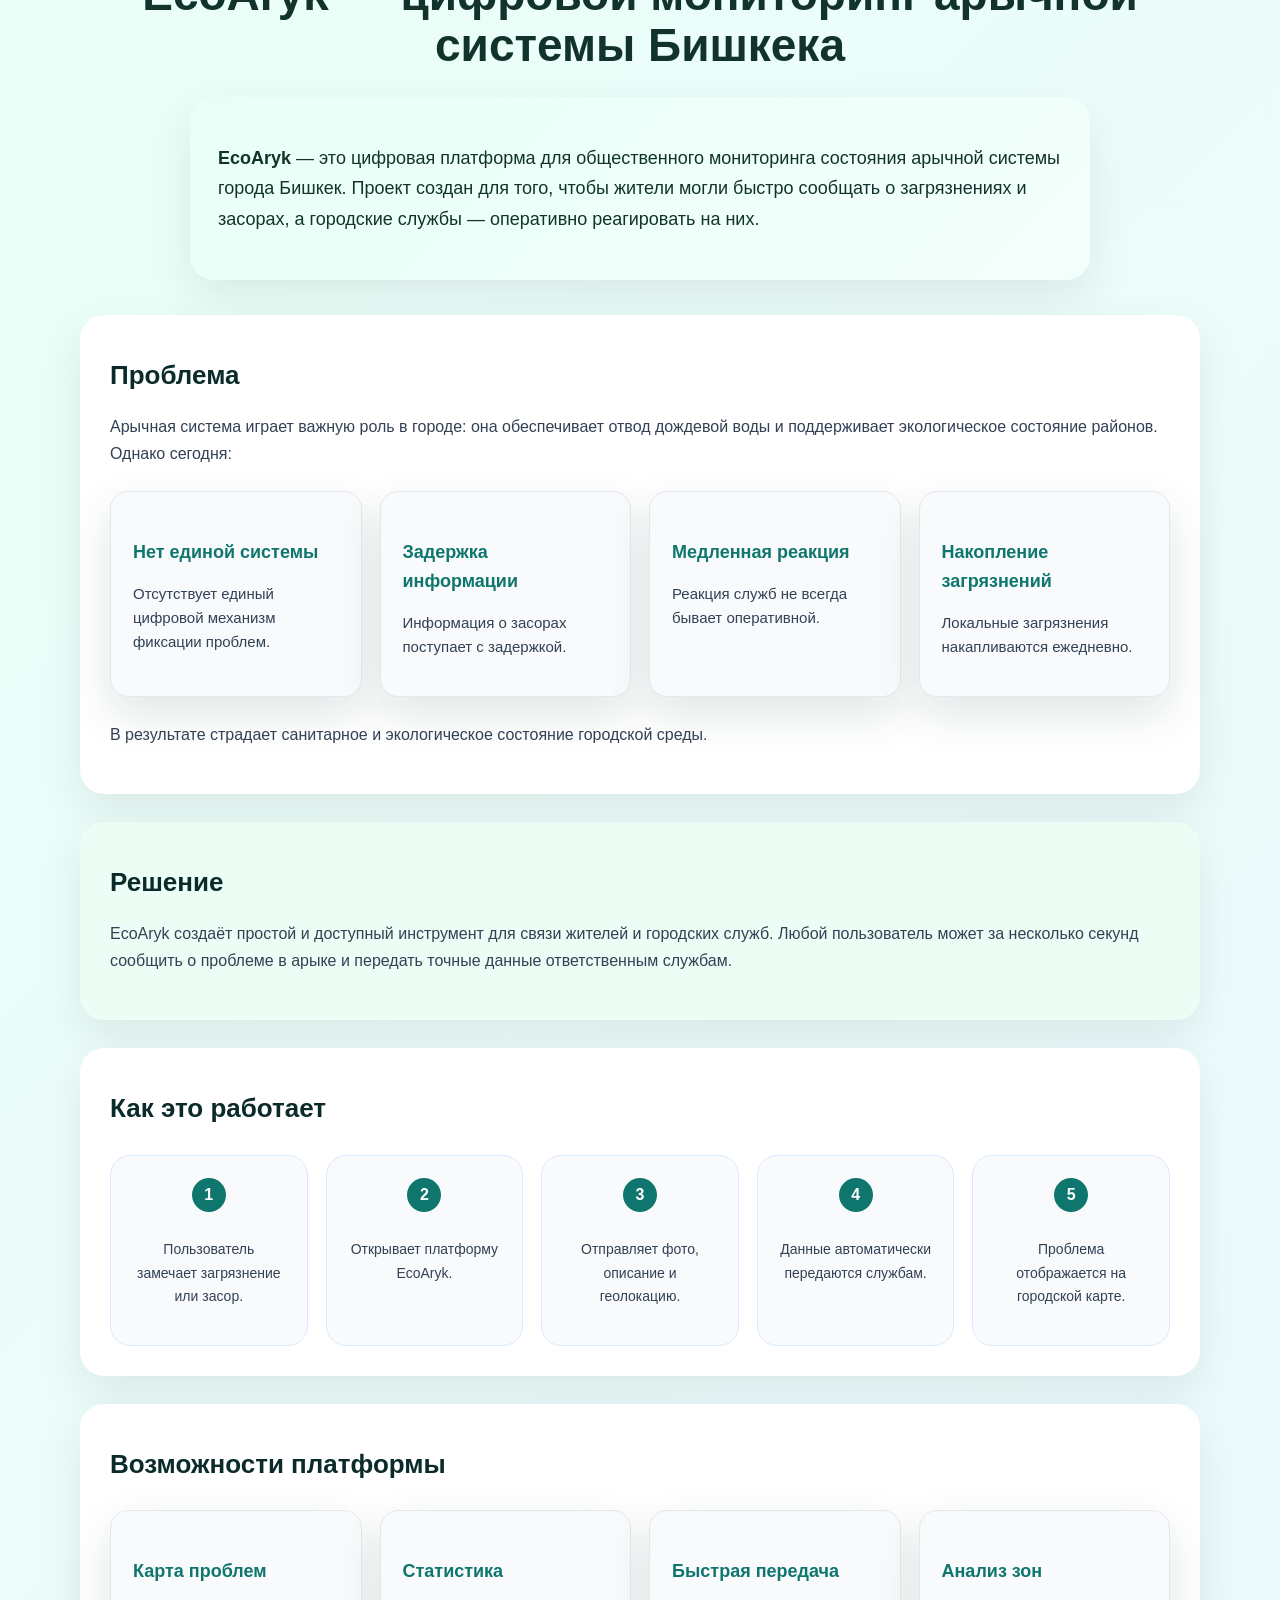
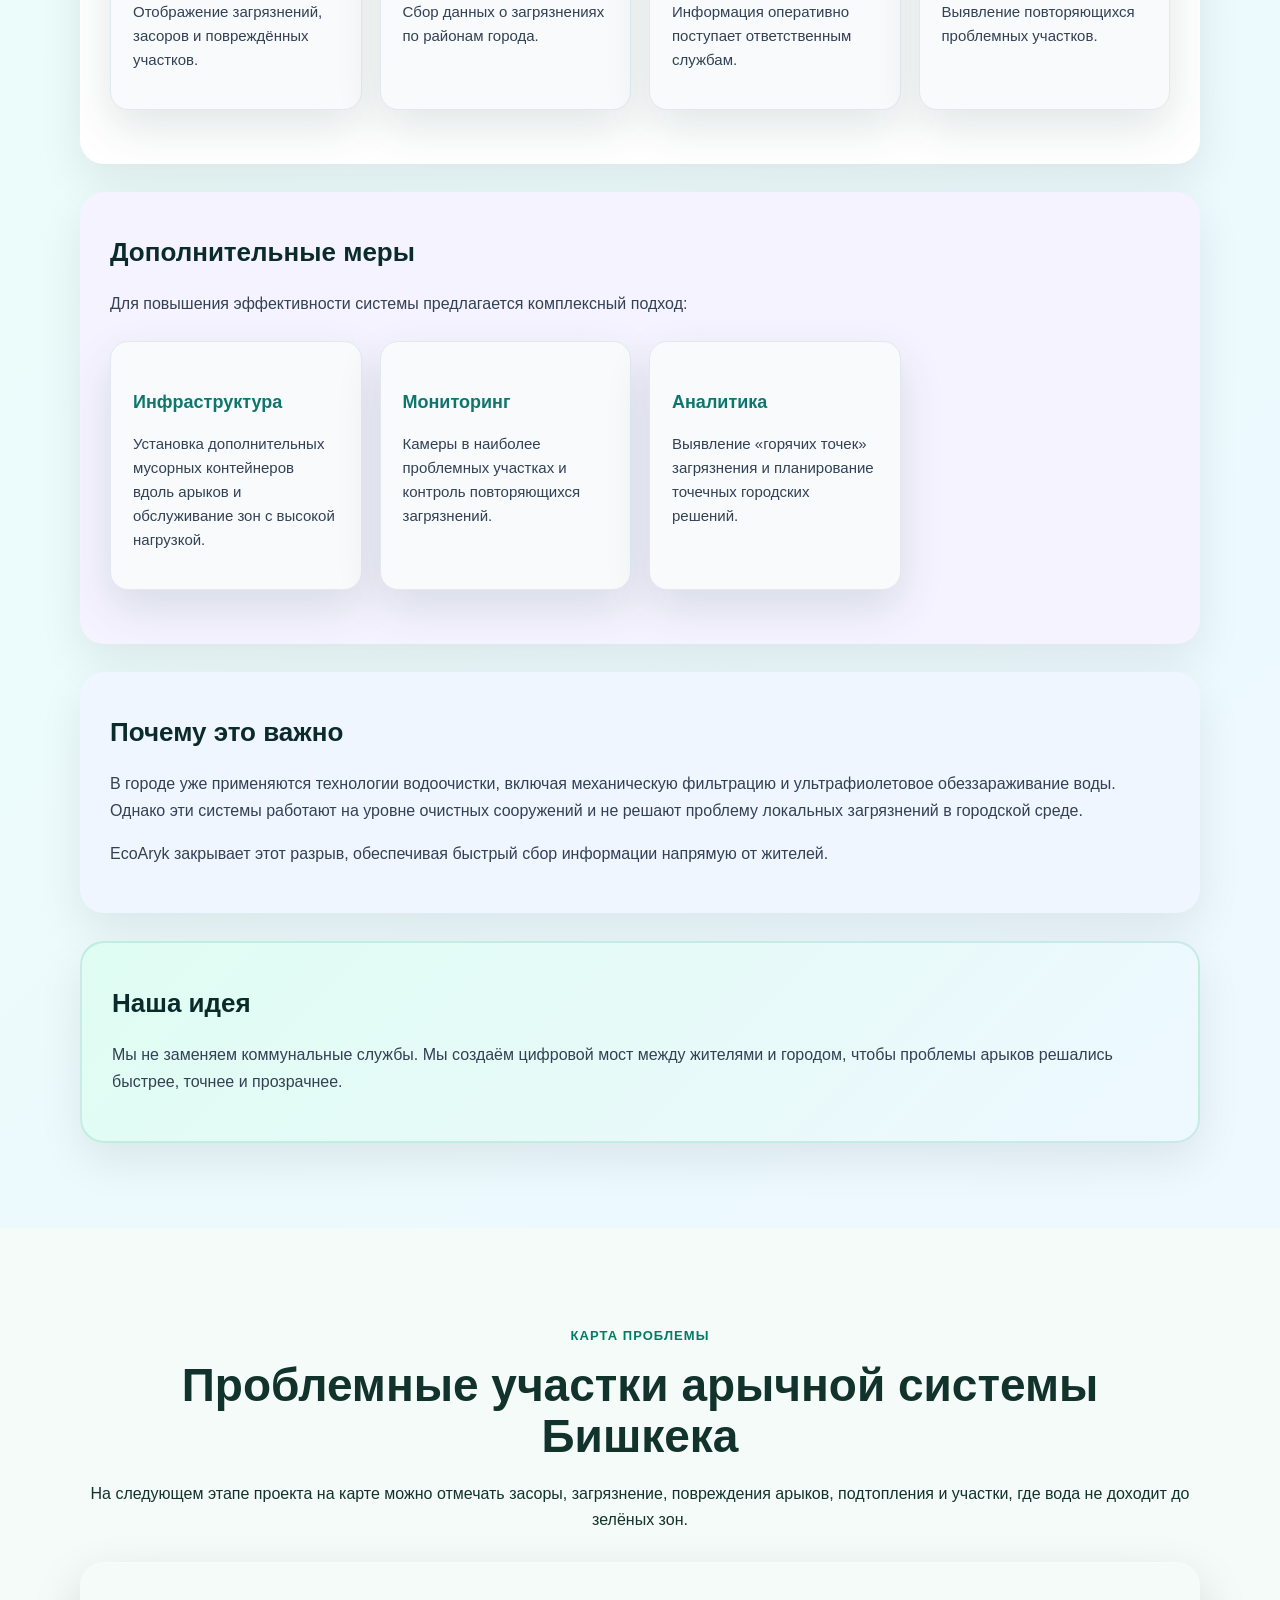
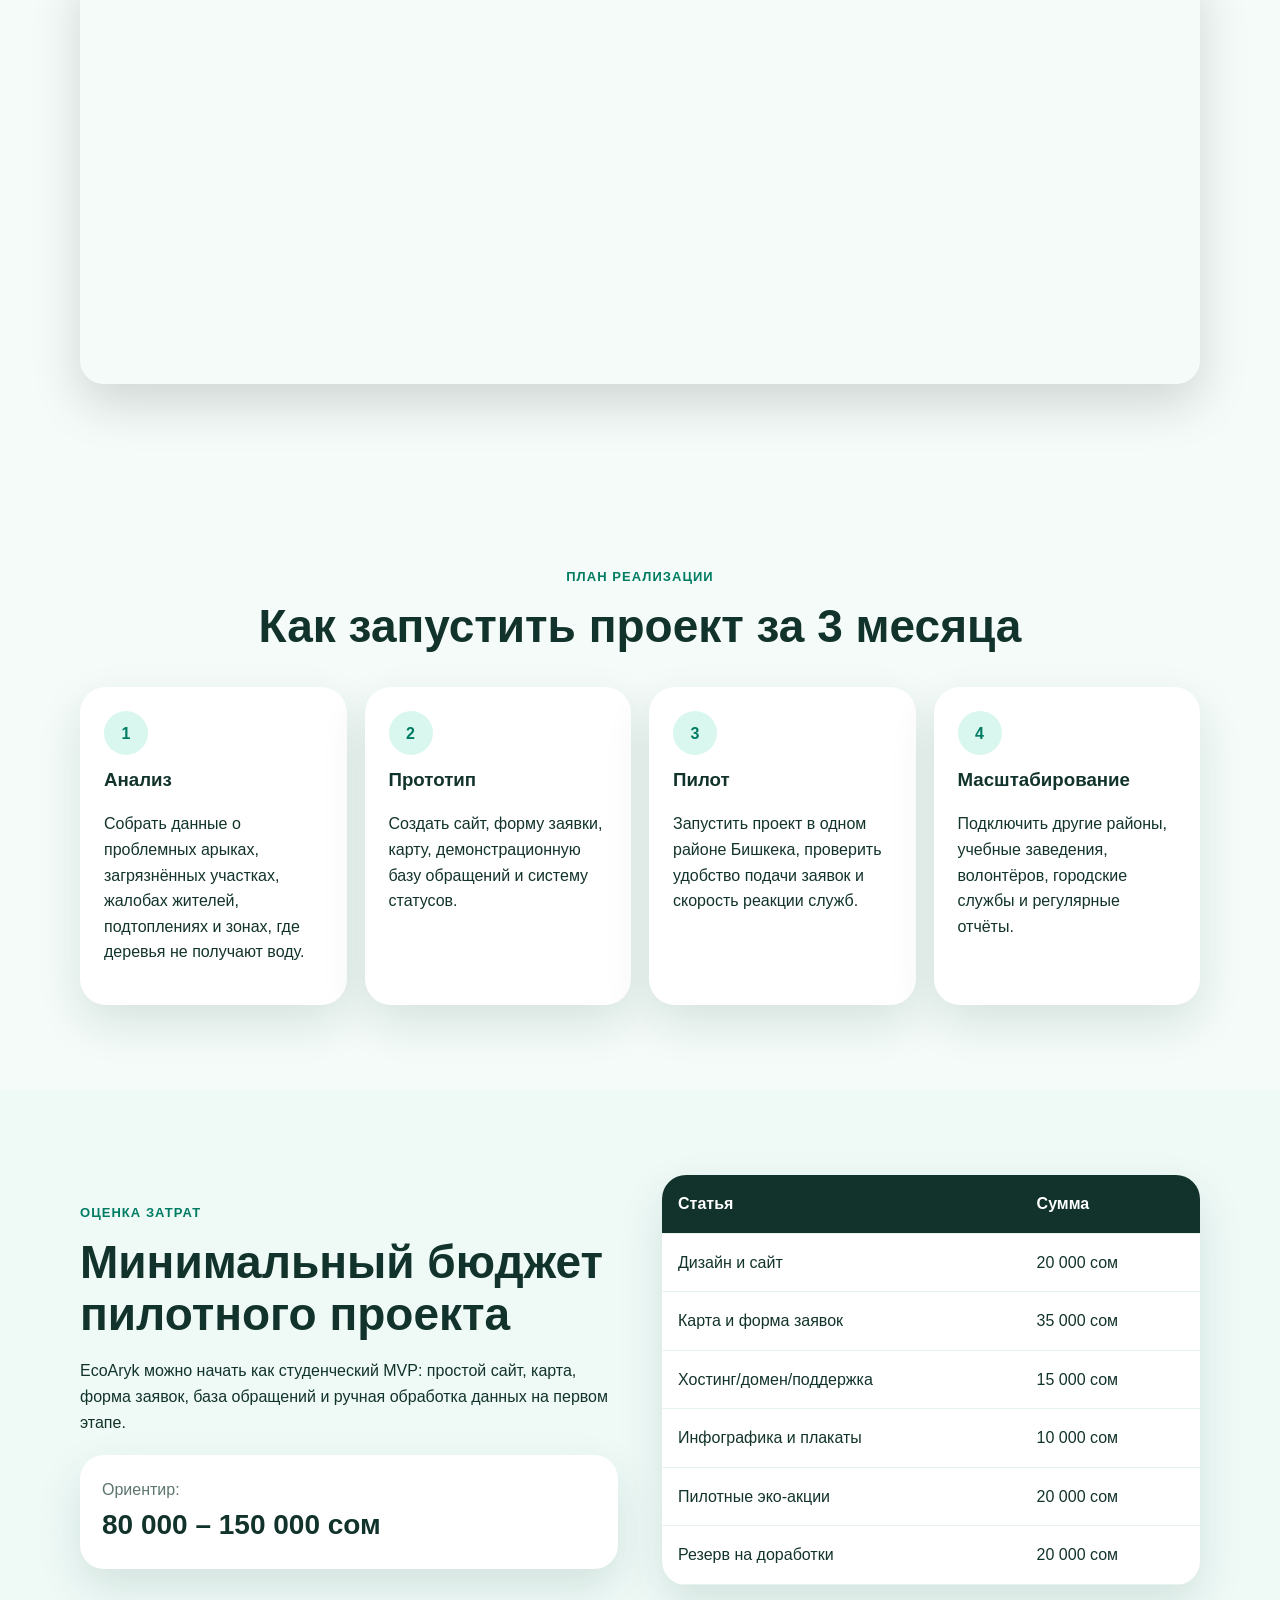
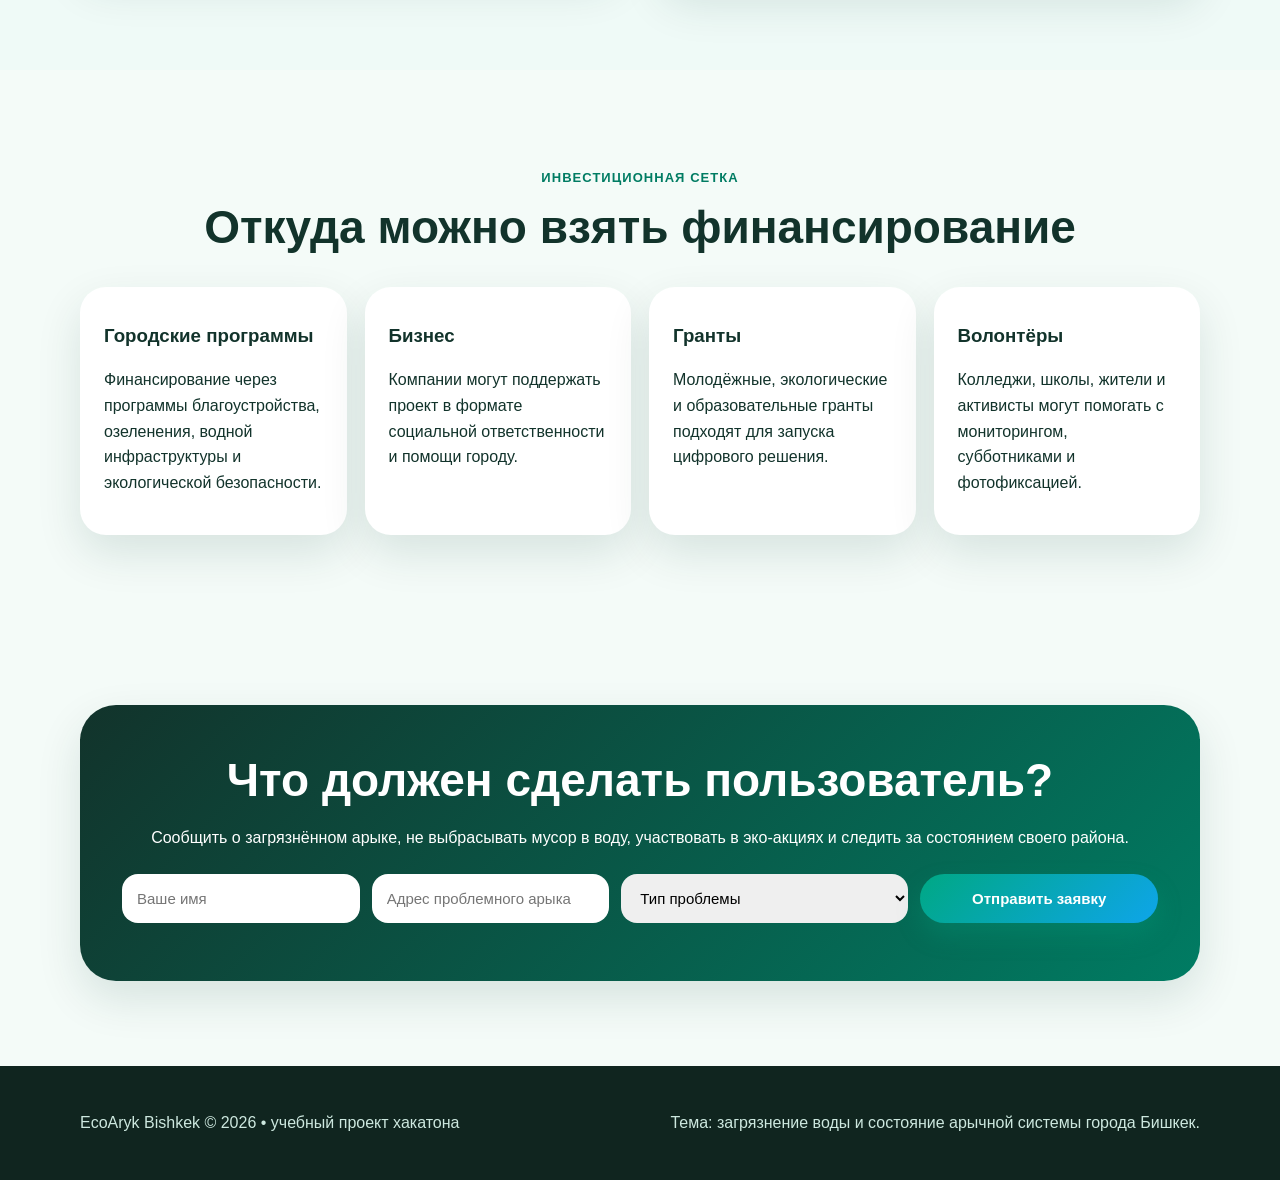
==== commit f869a59a: "sdgrtjyth" ====
--- a/index.html
+++ b/index.html
@@ -18,6 +18,8 @@
         <a href="#map">Карта</a>
         <a href="#plan">План</a>
         <a href="#budget">Затраты</a>
+        <a href="authors.html">Авторы</a>
+      <button class="donate-nav-btn" id="openDonate">Пожертвовать</button>
       </div>
     </nav>
   </header>
@@ -737,6 +739,42 @@
     </div>
   </footer>
 
+  <div class="donate-modal" id="donateModal">
+  <div class="donate-box">
+    <button class="close-donate" id="closeDonate">×</button>
+
+    <h2>Пожертвование на EcoAryk</h2>
+    <p>
+      Поддержите проект по мониторингу и очистке арычной системы Бишкека.
+      Это демонстрационная форма для учебного сайта.
+    </p>
+
+    <form id="donateForm" class="donate-form">
+      <label>Номер карты</label>
+      <input 
+        type="text" 
+        id="cardNumber" 
+        placeholder="0000 0000 0000 0000" 
+        maxlength="19" 
+        required
+      >
+
+      <label>Сумма пожертвования</label>
+      <input 
+        type="number" 
+        id="donateAmount" 
+        placeholder="Например: 500" 
+        min="1" 
+        required
+      >
+
+      <button type="submit" class="btn primary">Отправить пожертвование</button>
+    </form>
+
+    <p id="donateResult" class="donate-result"></p>
+  </div>
+</div>
+
 <script src="java/script.js"></script>
 </body>
 </html>
--- a/css/style.css
+++ b/css/style.css
@@ -149,4 +149,181 @@
   .solution-block {
     padding: 22px;
   }
+}
+
+
+.donate-nav-btn {
+  border: none;
+  background: #0f766e;
+  color: white;
+  padding: 10px 18px;
+  border-radius: 14px;
+  font-weight: 700;
+  cursor: pointer;
+  transition: 0.3s;
+}
+
+.donate-nav-btn:hover {
+  background: #0d9488;
+  transform: translateY(-2px);
+}
+
+.donate-modal {
+  position: fixed;
+  inset: 0;
+  background: rgba(0, 0, 0, 0.55);
+  display: none;
+  align-items: center;
+  justify-content: center;
+  z-index: 9999;
+  padding: 20px;
+}
+
+.donate-modal.active {
+  display: flex;
+}
+
+.donate-box {
+  width: 100%;
+  max-width: 480px;
+  background: white;
+  border-radius: 28px;
+  padding: 35px;
+  position: relative;
+  box-shadow: 0 30px 80px rgba(0, 0, 0, 0.25);
+}
+
+.close-donate {
+  position: absolute;
+  top: 16px;
+  right: 18px;
+  width: 34px;
+  height: 34px;
+  border: none;
+  border-radius: 50%;
+  background: #f1f5f9;
+  font-size: 24px;
+  cursor: pointer;
+}
+
+.donate-box h2 {
+  margin-bottom: 14px;
+  color: #0f172a;
+}
+
+.donate-box p {
+  color: #475569;
+  line-height: 1.6;
+}
+
+.donate-form {
+  margin-top: 24px;
+  display: grid;
+  gap: 14px;
+}
+
+.donate-form label {
+  font-weight: 700;
+  color: #0f172a;
+}
+
+.donate-form input {
+  padding: 15px;
+  border-radius: 14px;
+  border: 1px solid #cbd5e1;
+  font-size: 16px;
+}
+
+.donate-result {
+  margin-top: 18px;
+  font-weight: 700;
+  color: #0f766e;
+}
+
+.authors-page {
+  padding-top: 130px;
+}
+
+.authors-text {
+  max-width: 850px;
+  margin: 20px auto 40px;
+  line-height: 1.7;
+  color: #475569;
+}
+
+.authors-grid {
+  display: grid;
+  grid-template-columns: repeat(4, 1fr);
+  gap: 22px;
+  margin-top: 35px;
+}
+
+.author-card {
+  background: white;
+  border-radius: 24px;
+  padding: 28px;
+  text-align: center;
+  box-shadow: 0 18px 45px rgba(0, 0, 0, 0.08);
+  border: 1px solid #e2e8f0;
+}
+
+.author-avatar {
+  font-size: 48px;
+  margin-bottom: 15px;
+}
+
+.author-card h3 {
+  margin-bottom: 12px;
+  color: #0f766e;
+}
+
+.author-card p {
+  font-size: 15px;
+  line-height: 1.6;
+  color: #475569;
+}
+
+.project-info {
+  margin-top: 45px;
+  background: linear-gradient(135deg, #ecfdf5, #eff6ff);
+  padding: 35px;
+  border-radius: 28px;
+  box-shadow: 0 18px 45px rgba(0, 0, 0, 0.08);
+}
+
+.project-info h2 {
+  margin-top: 20px;
+  margin-bottom: 12px;
+  color: #0f172a;
+}
+
+.project-info p {
+  line-height: 1.7;
+  color: #475569;
+  margin-bottom: 20px;
+}
+
+@media (max-width: 1000px) {
+  .authors-grid {
+    grid-template-columns: repeat(2, 1fr);
+  }
+}
+
+@media (max-width: 600px) {
+  .authors-grid {
+    grid-template-columns: 1fr;
+  }
+
+  .donate-box {
+    padding: 26px;
+  }
+}
+
+.author-avatar img {
+  width: 100px;
+  height: 100px;
+  object-fit: cover;
+  border-radius: 50%;
+  border: 3px solid #0f766e;
+  box-shadow: 0 8px 20px rgba(0,0,0,0.15);
 }
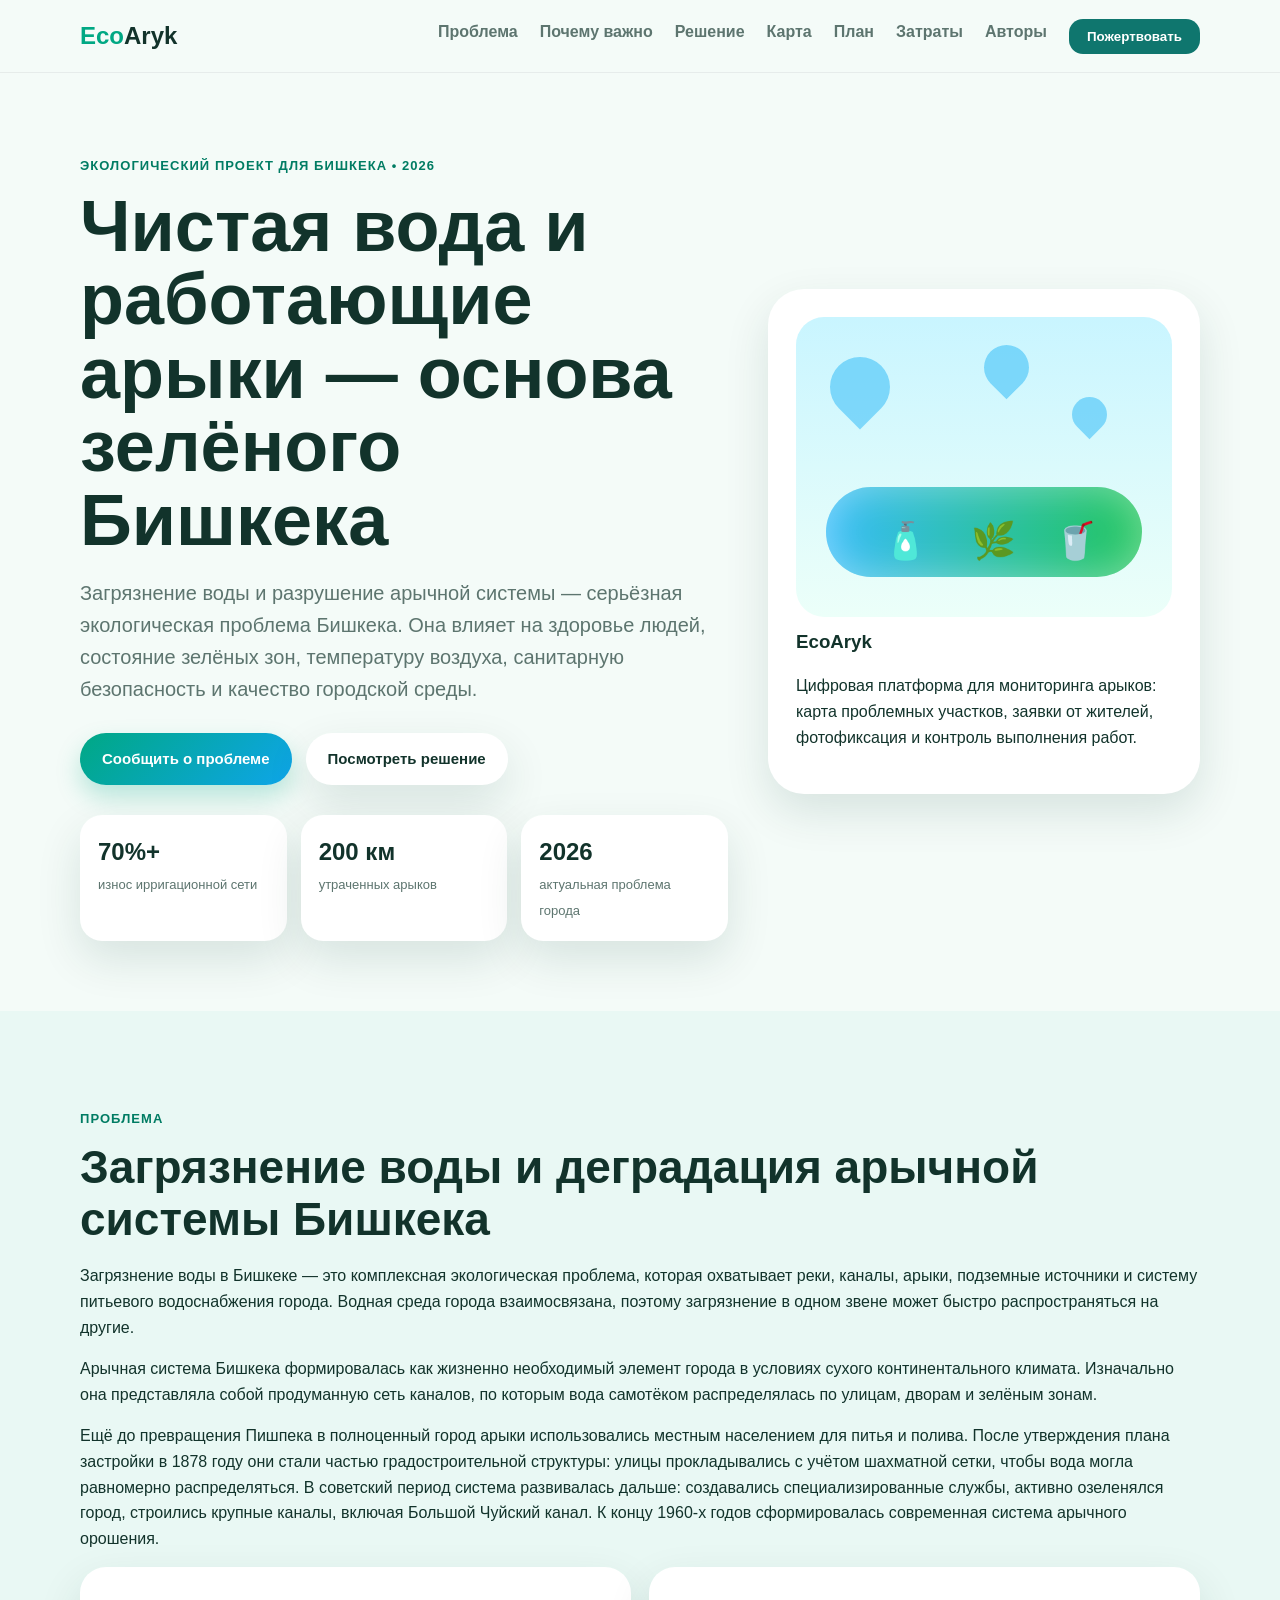
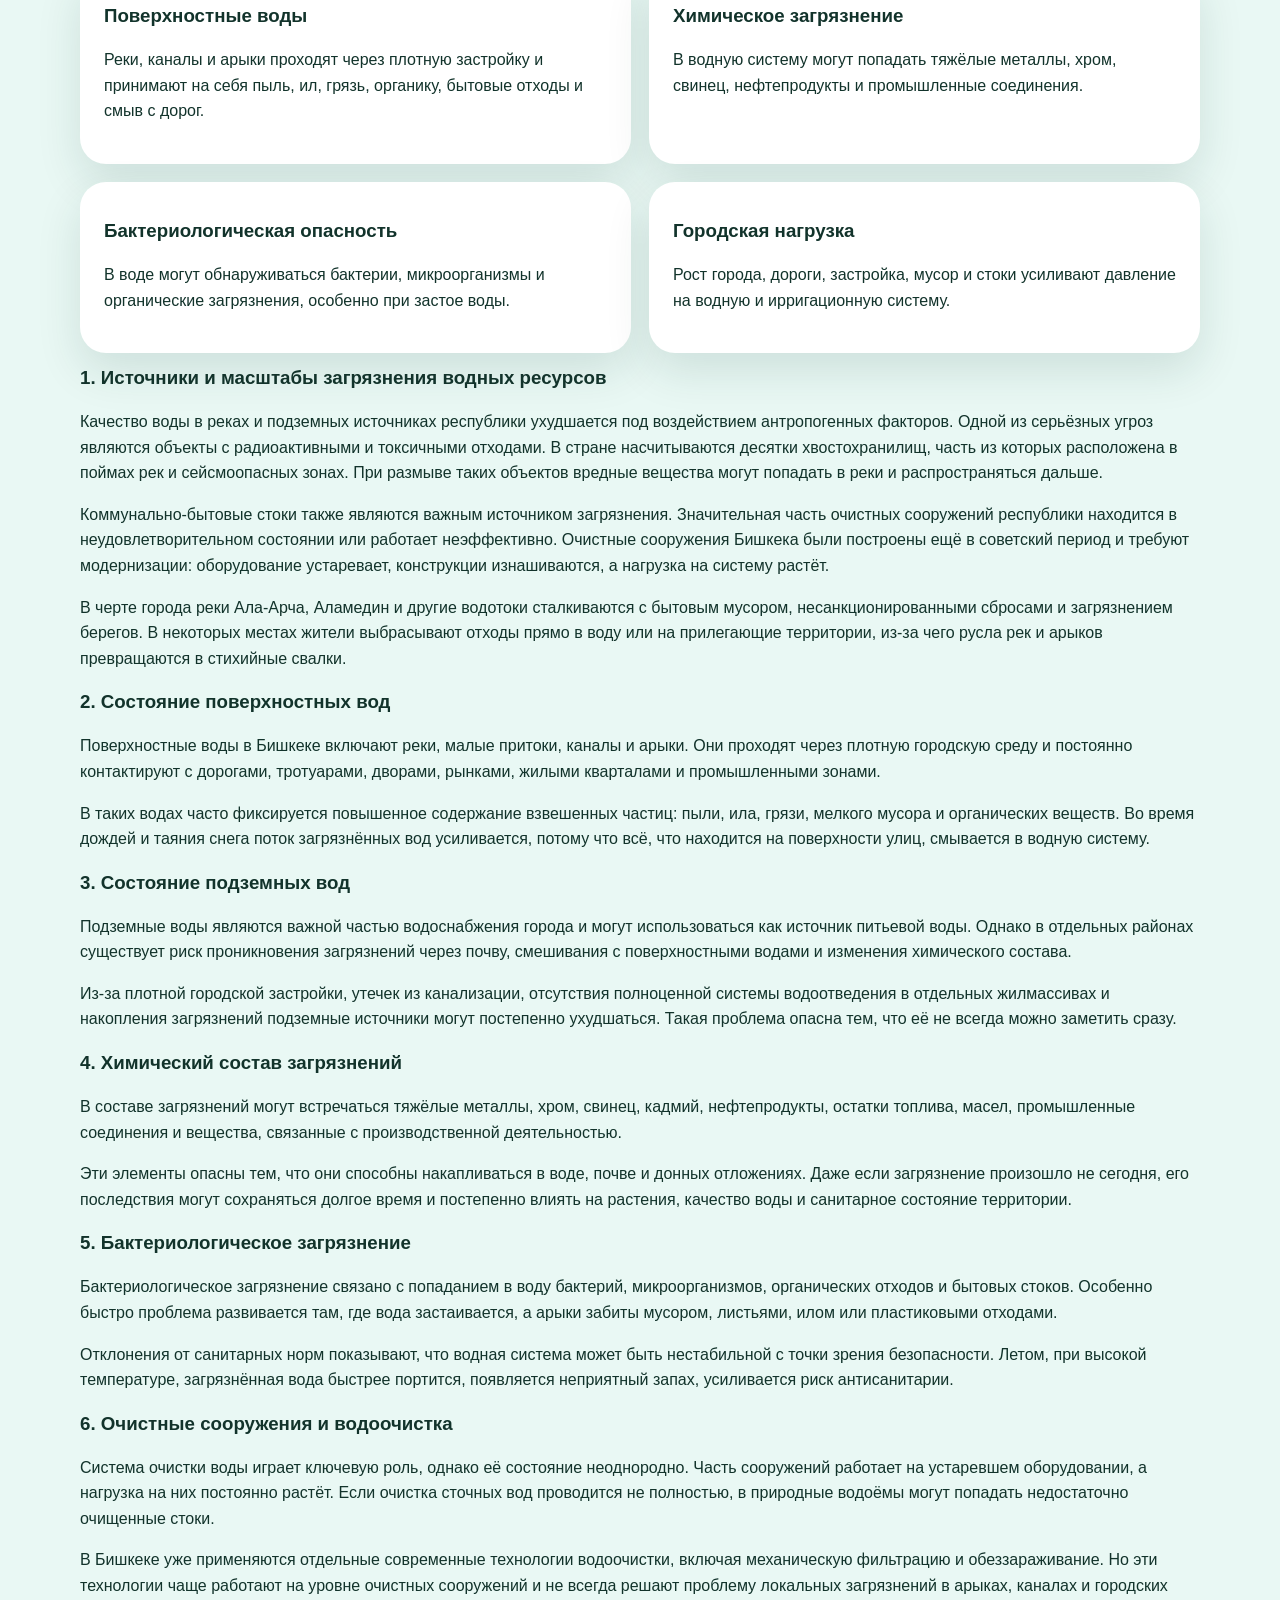
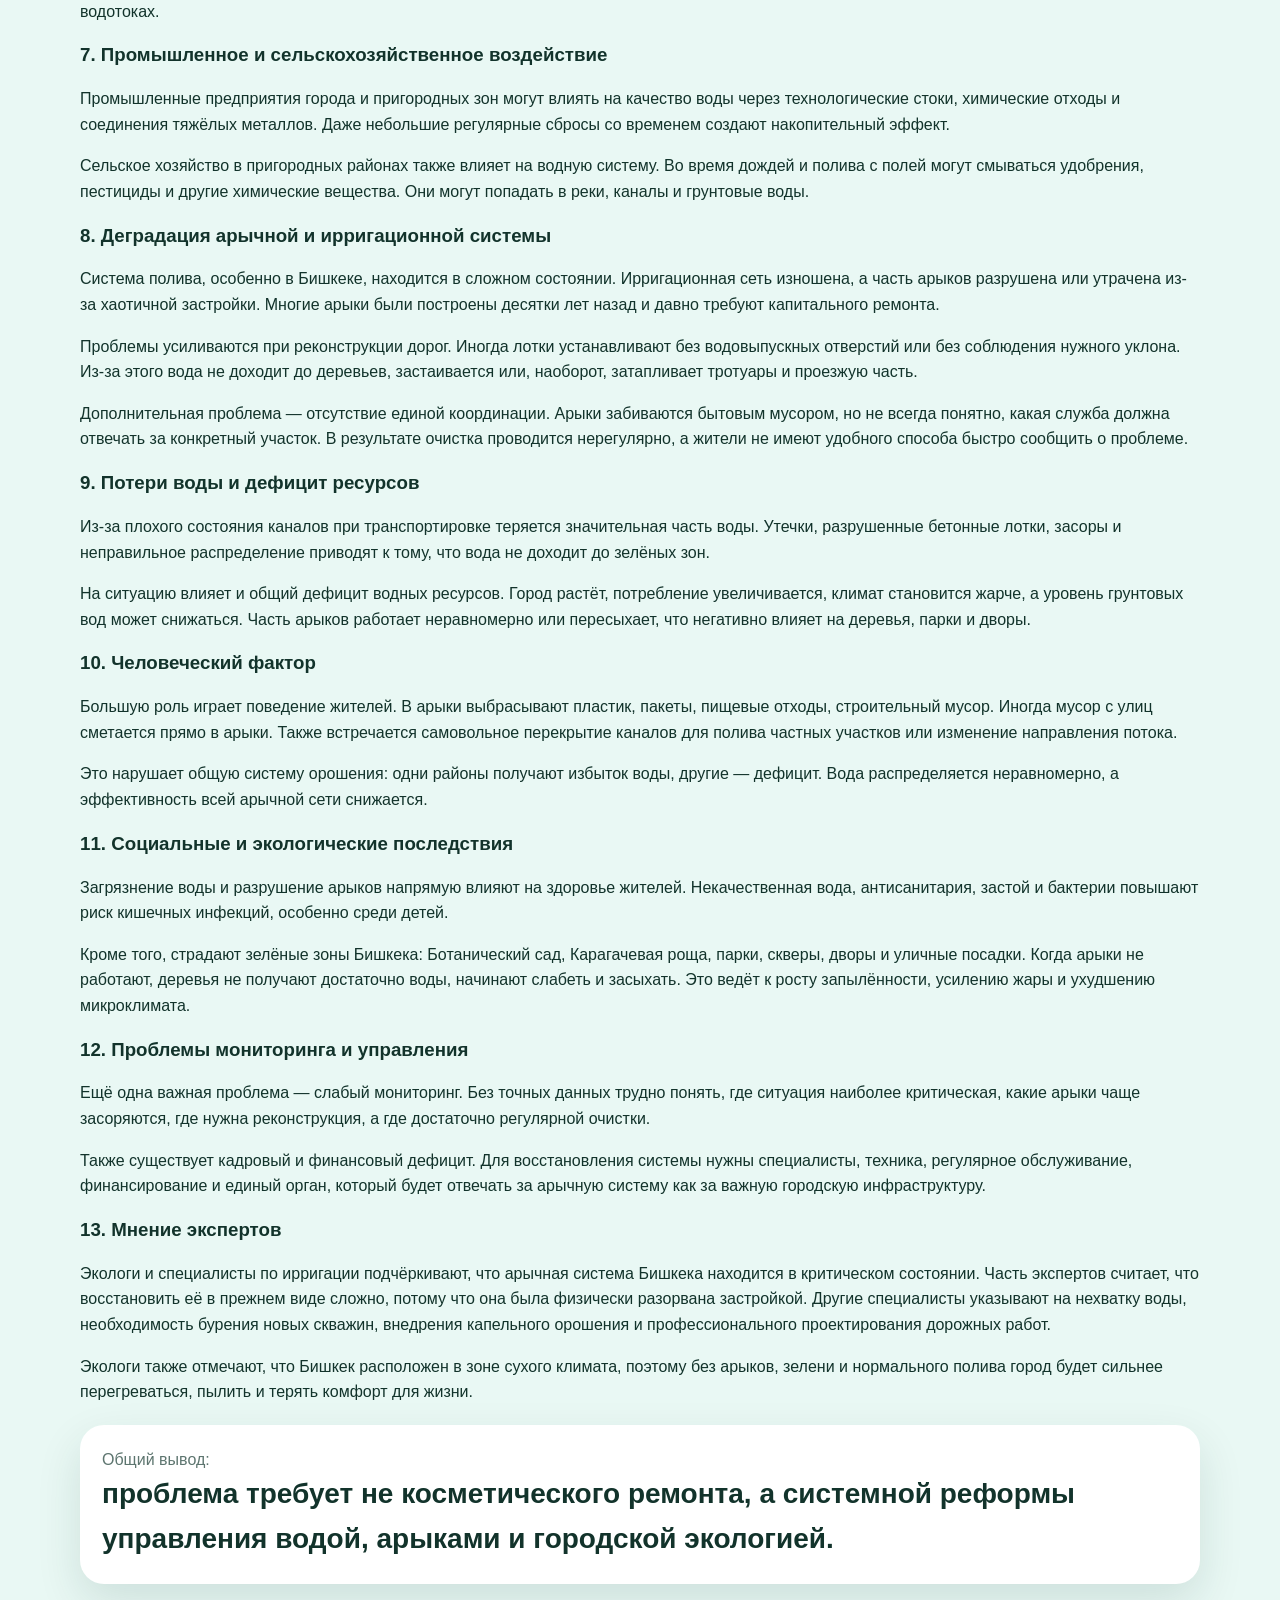
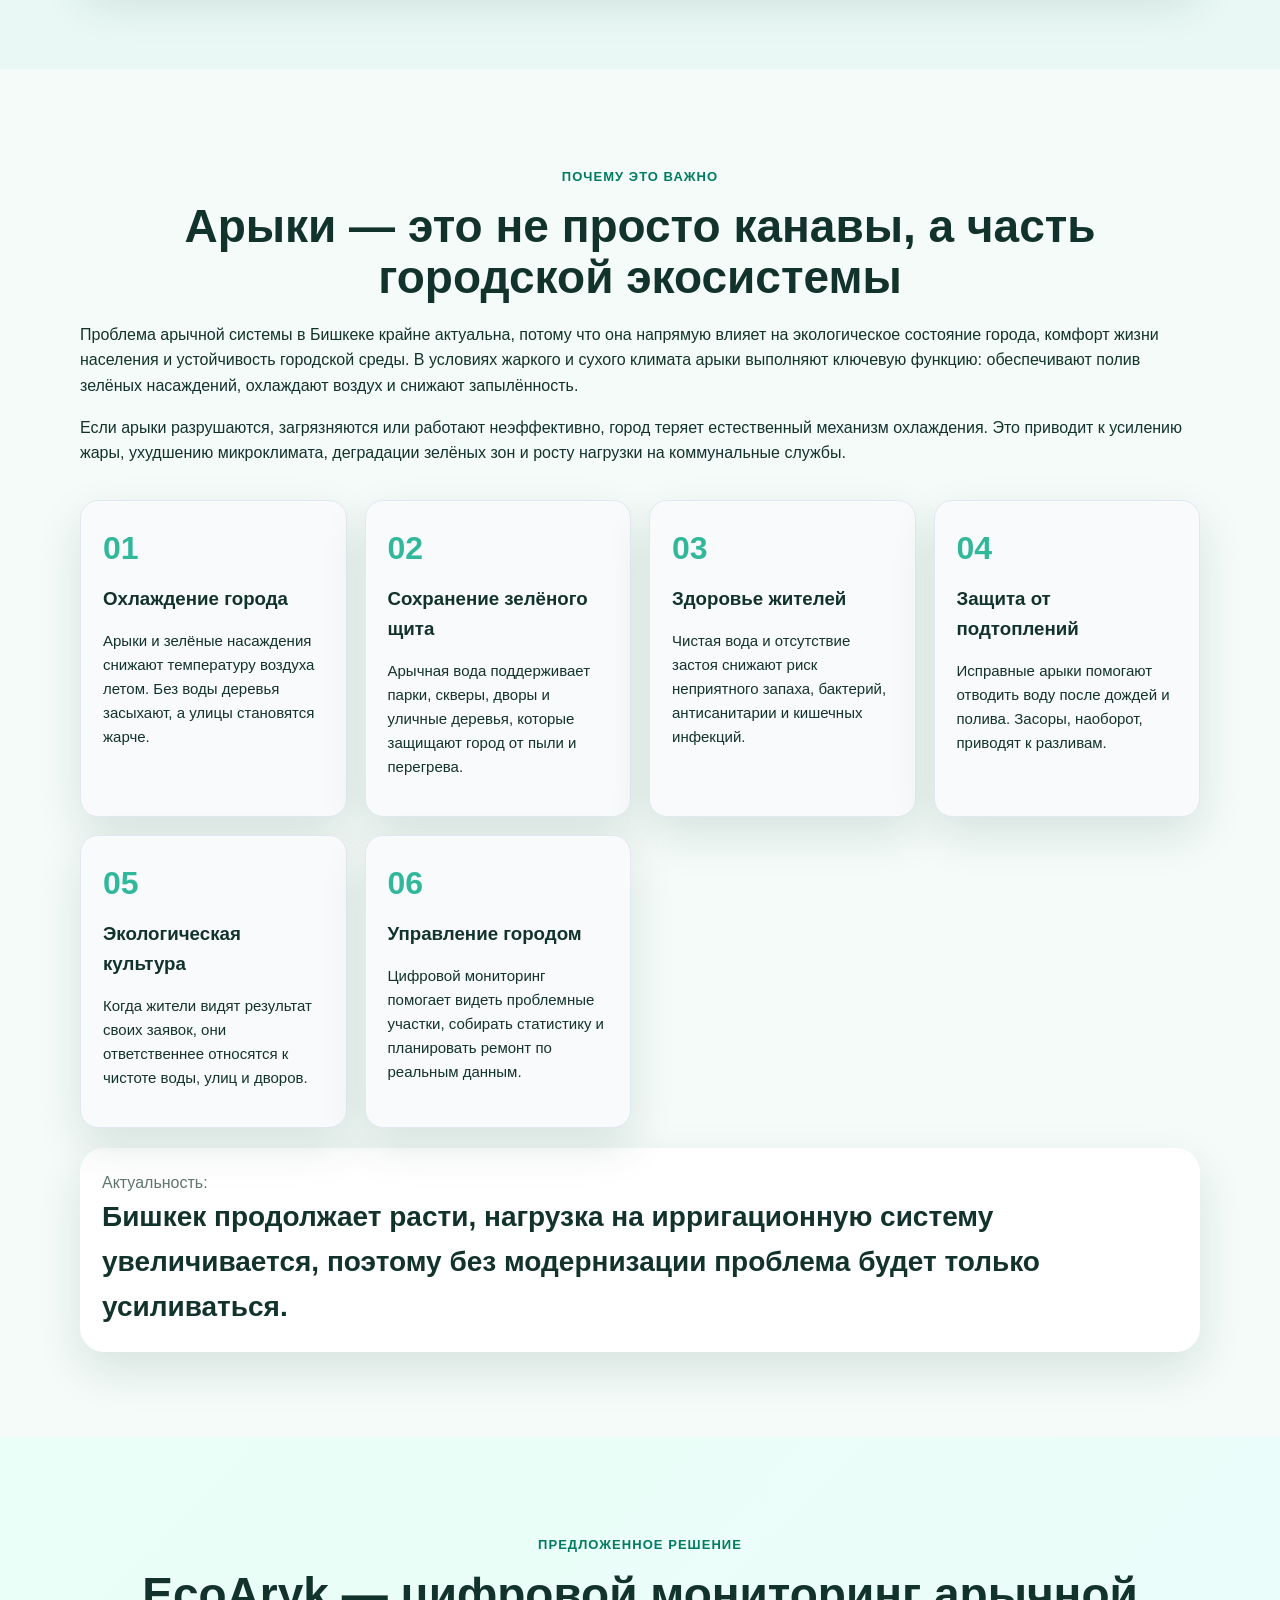
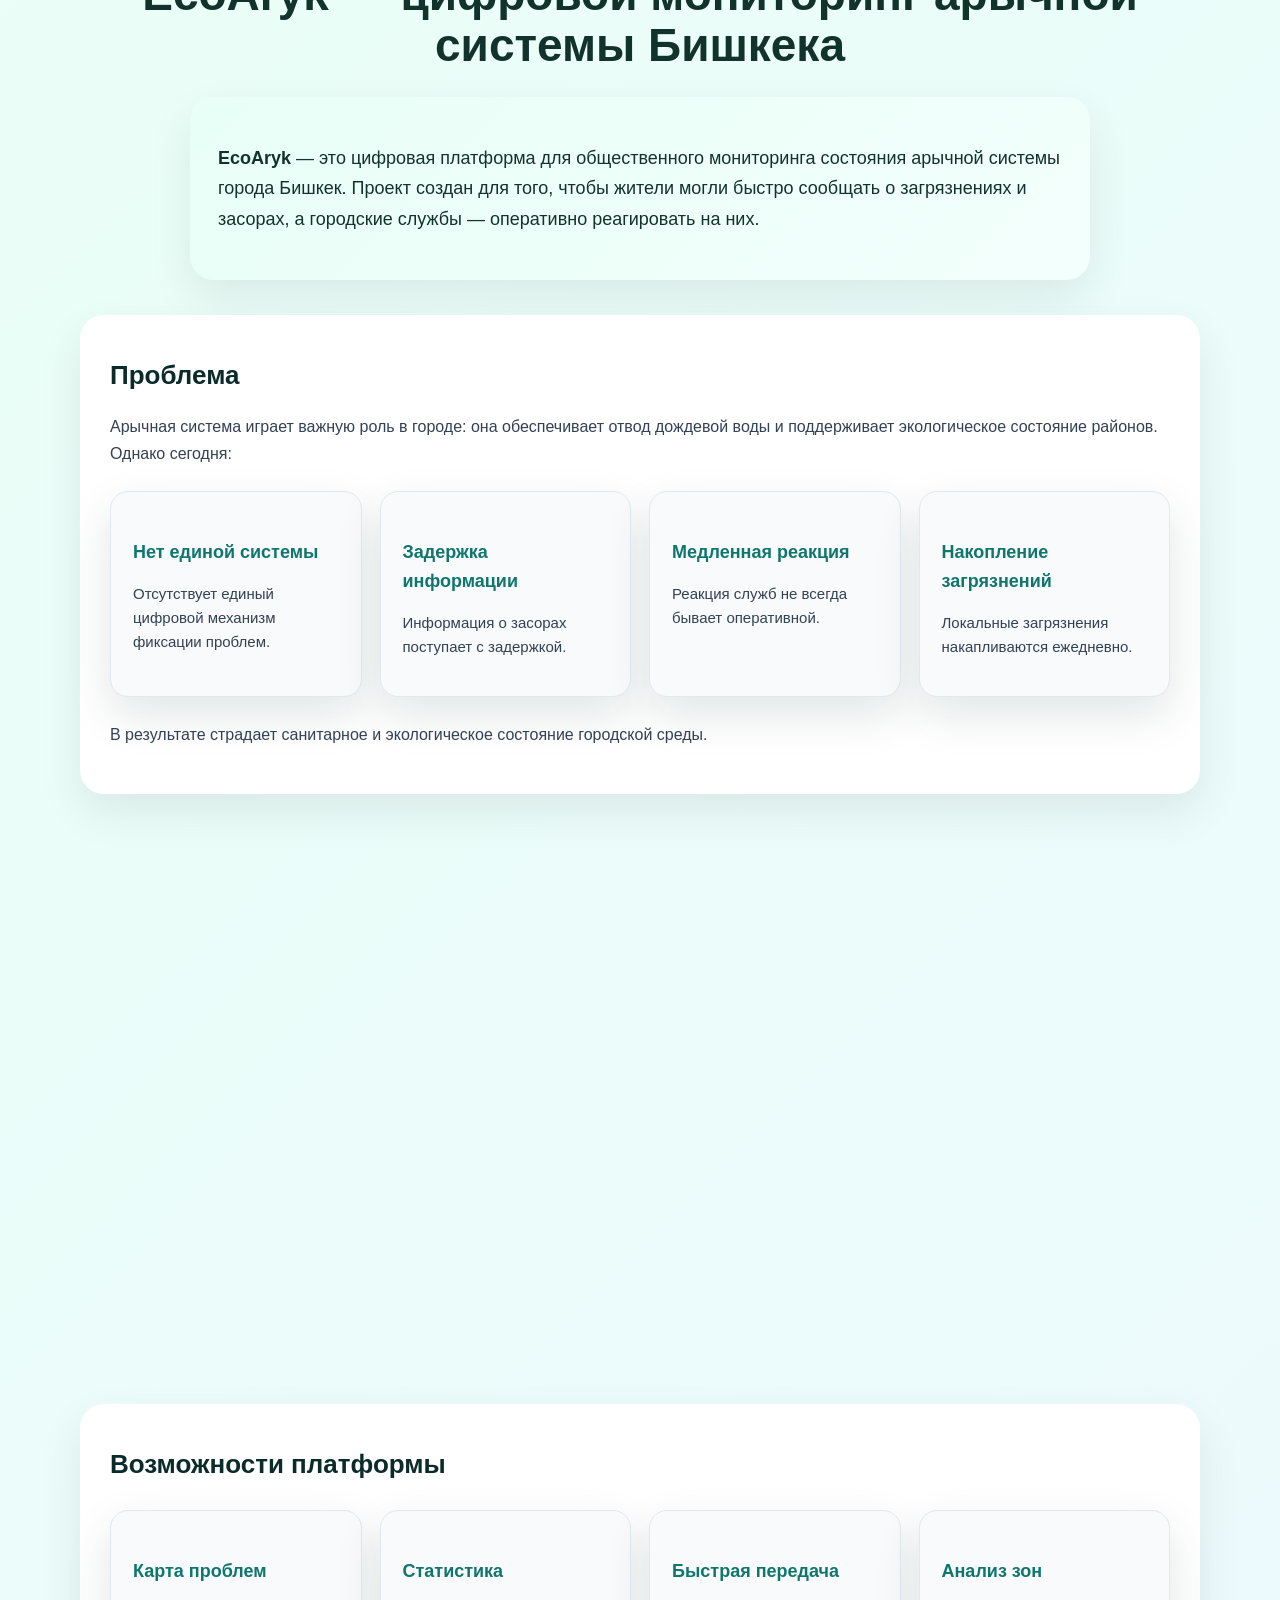
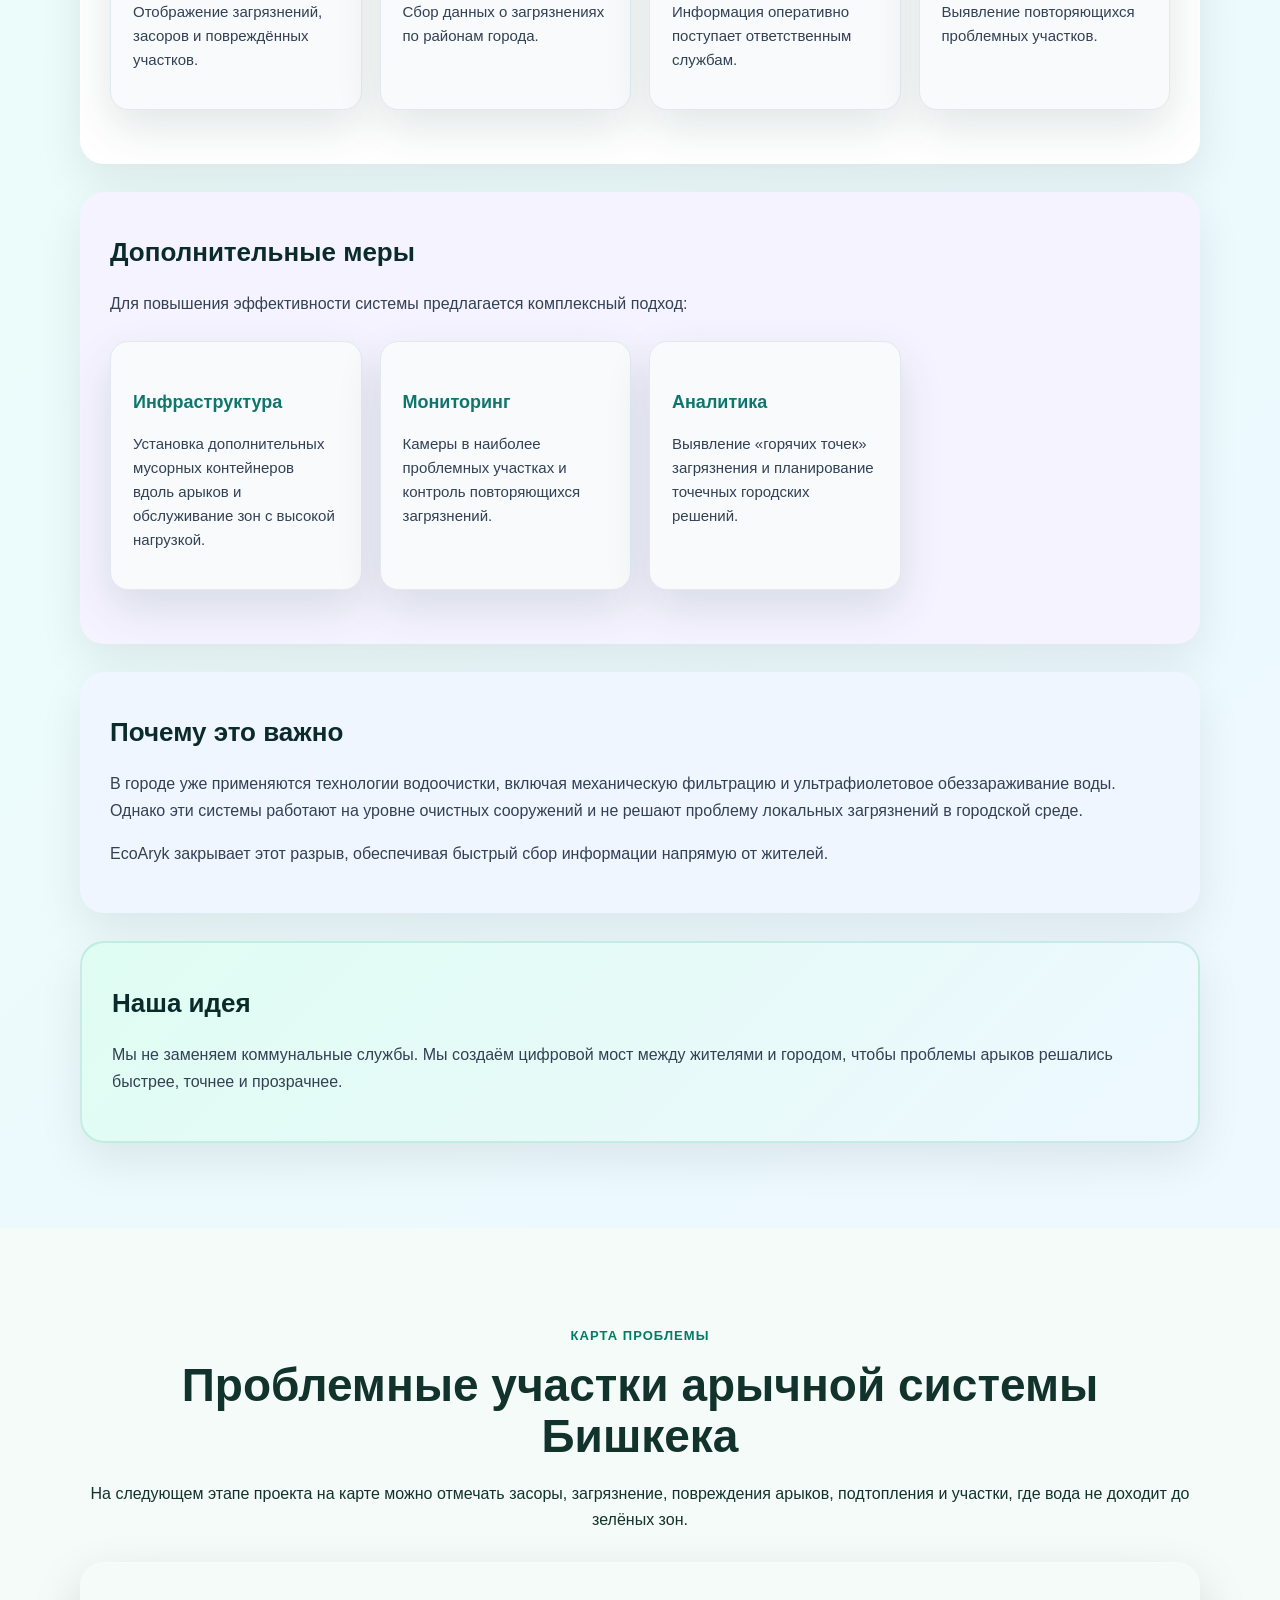
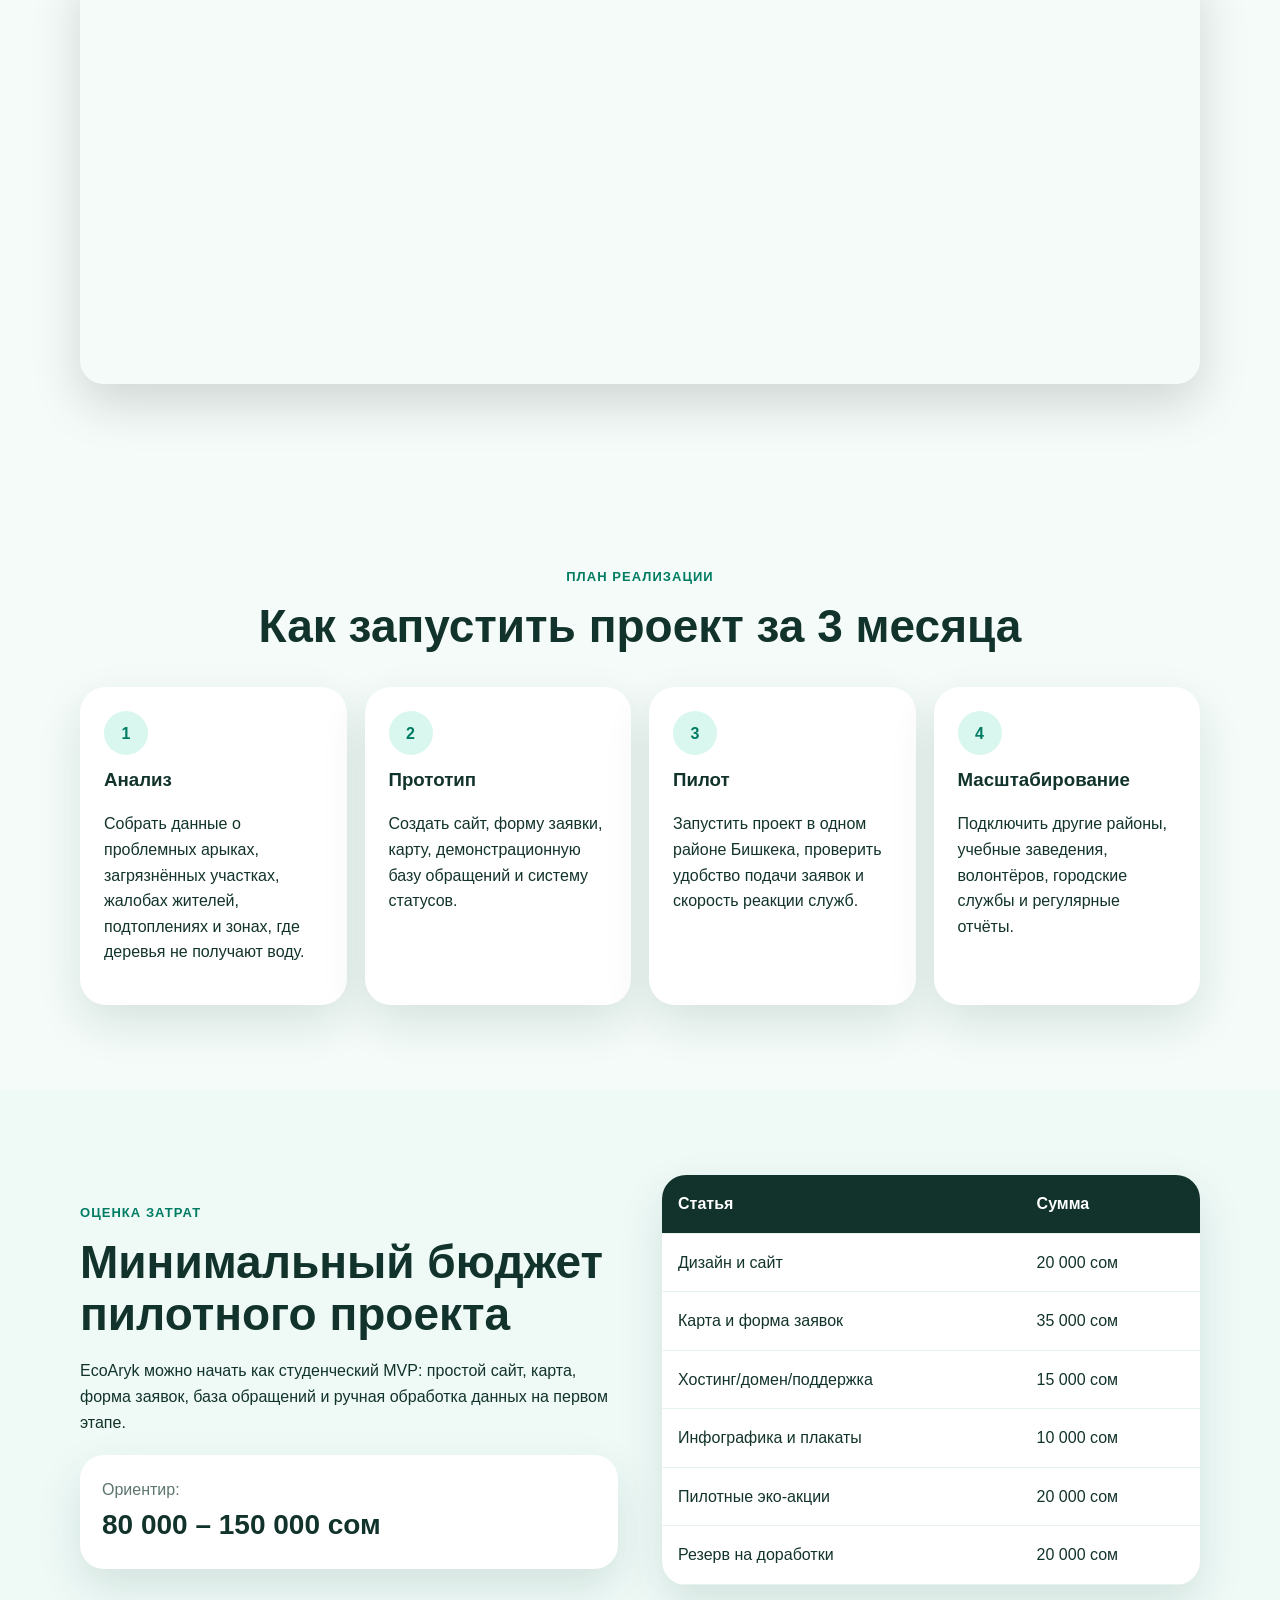
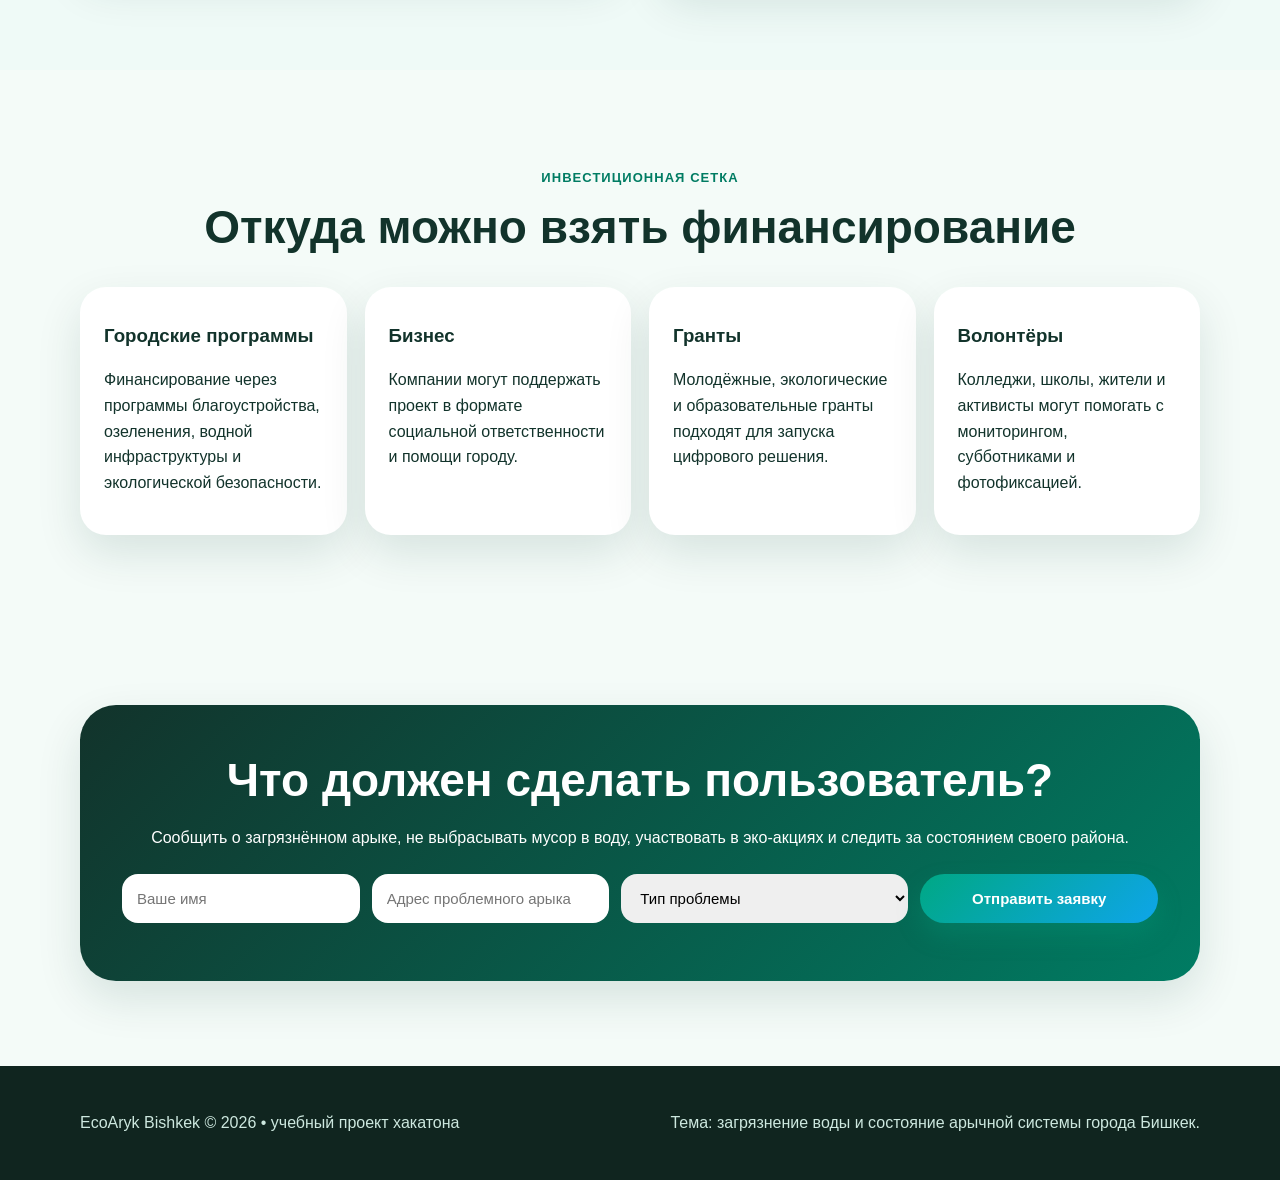
==== commit 6a904615: "sfgngf" ====
--- a/index.html
+++ b/index.html
@@ -4,6 +4,9 @@
   <meta charset="UTF-8" />
   <meta name="viewport" content="width=device-width, initial-scale=1.0" />
   <title>Чистые арыки Бишкека — EcoAryk 2026</title>
+
+<link rel="icon" type="image/png" href="assets/favicon.png">
+
   <link rel="stylesheet" href="css/style.css">
 </head>
 <body>
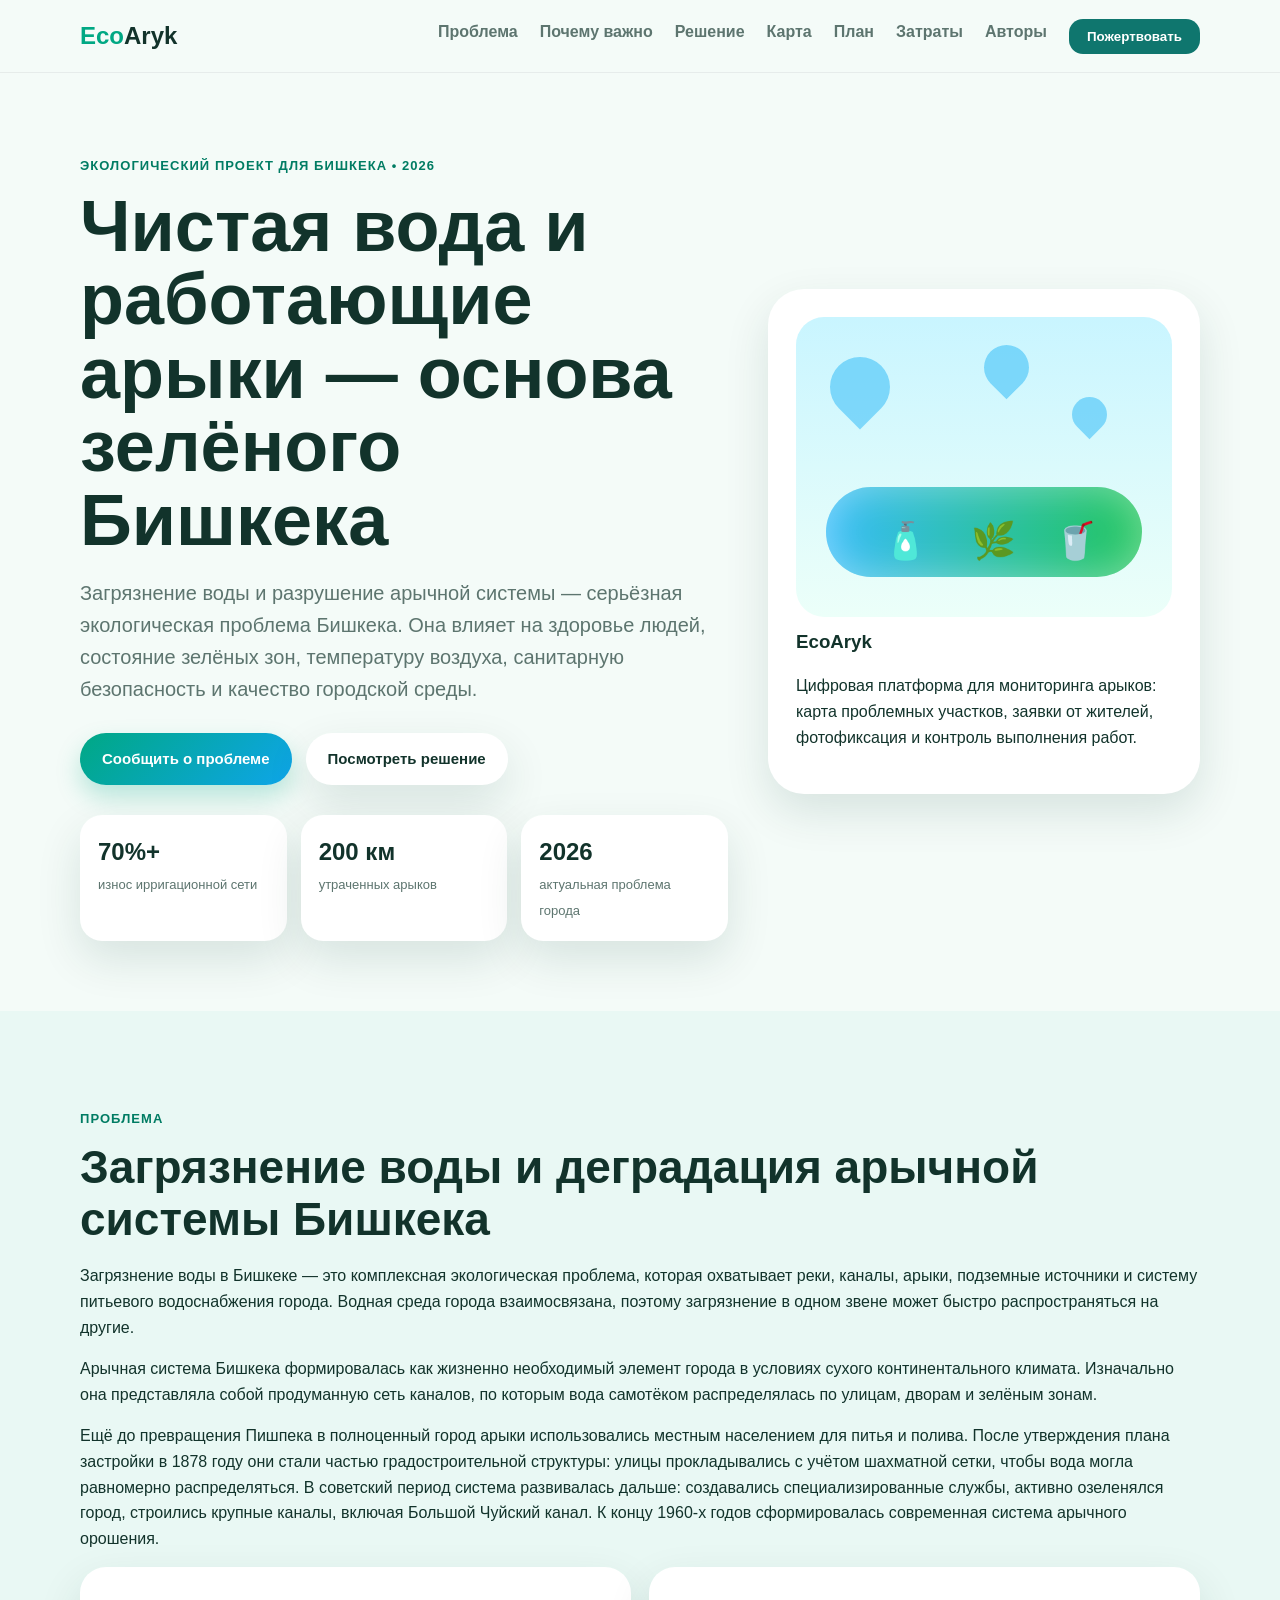
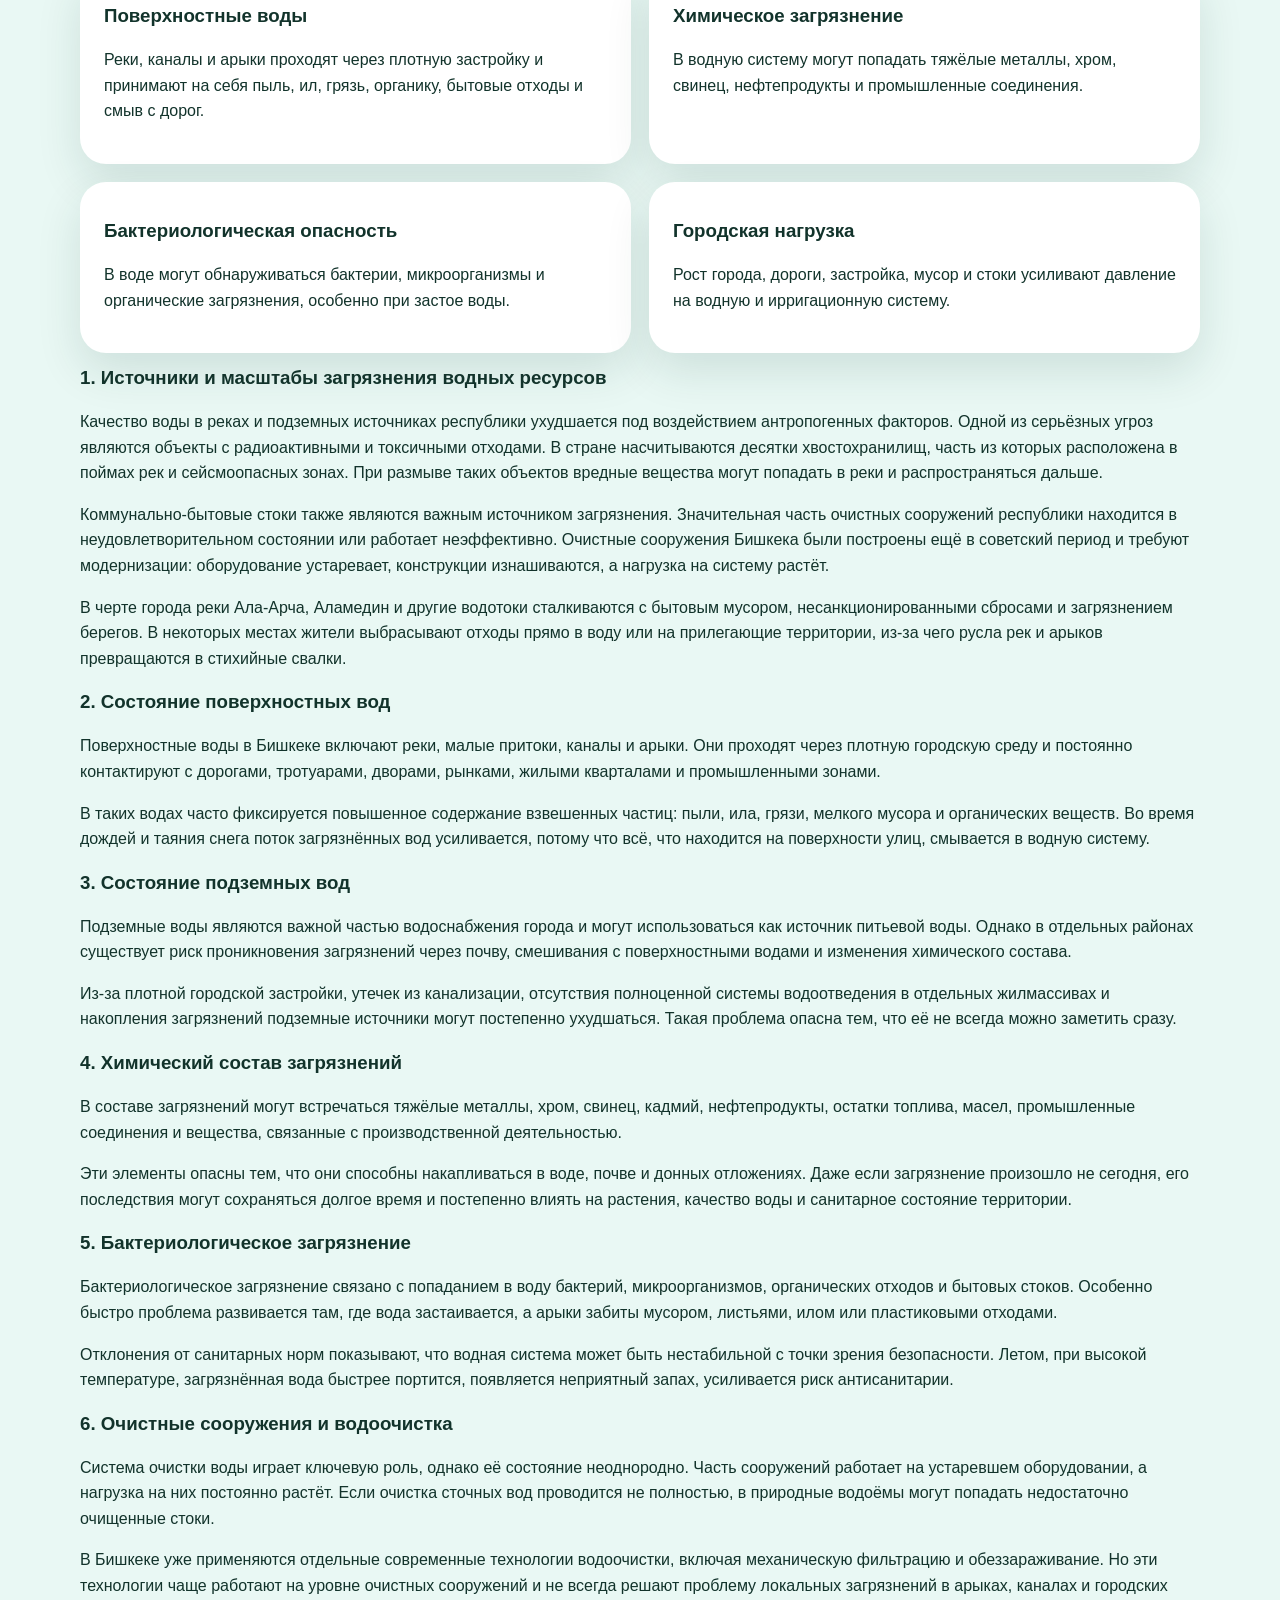
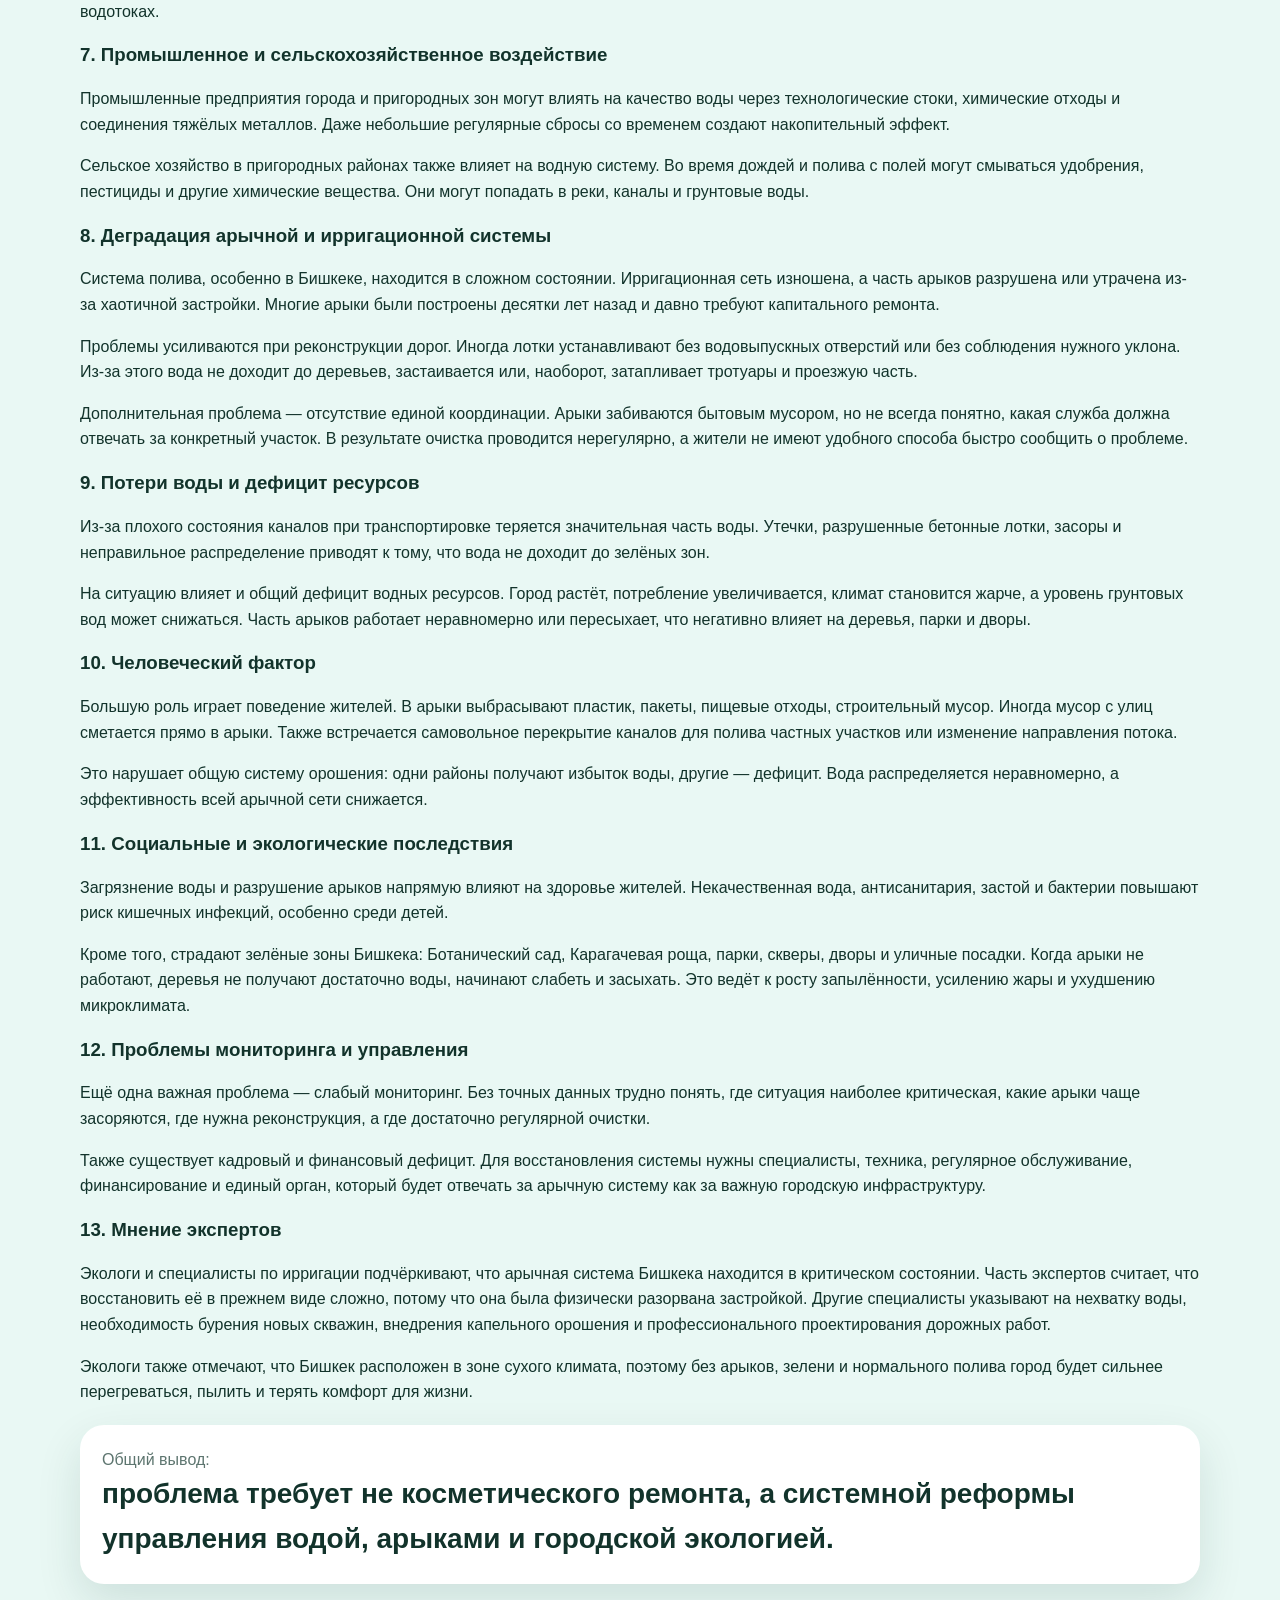
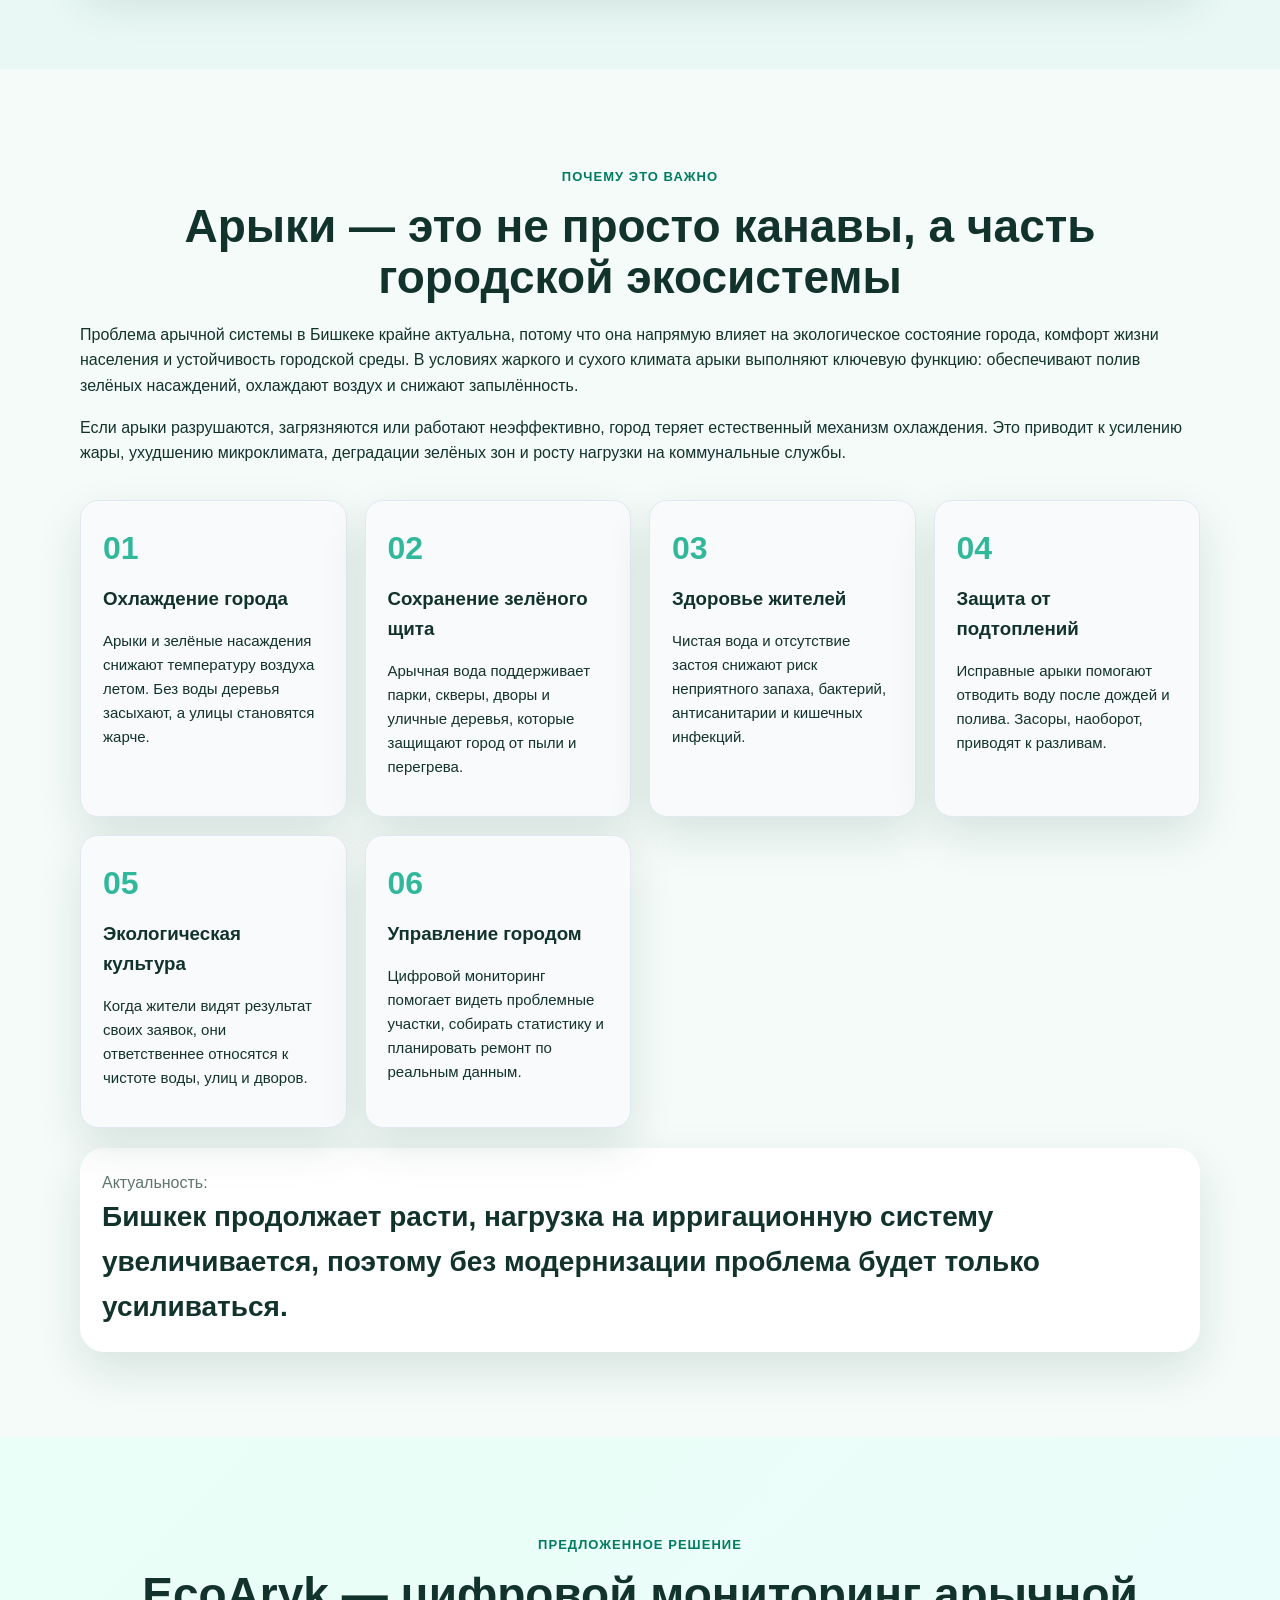
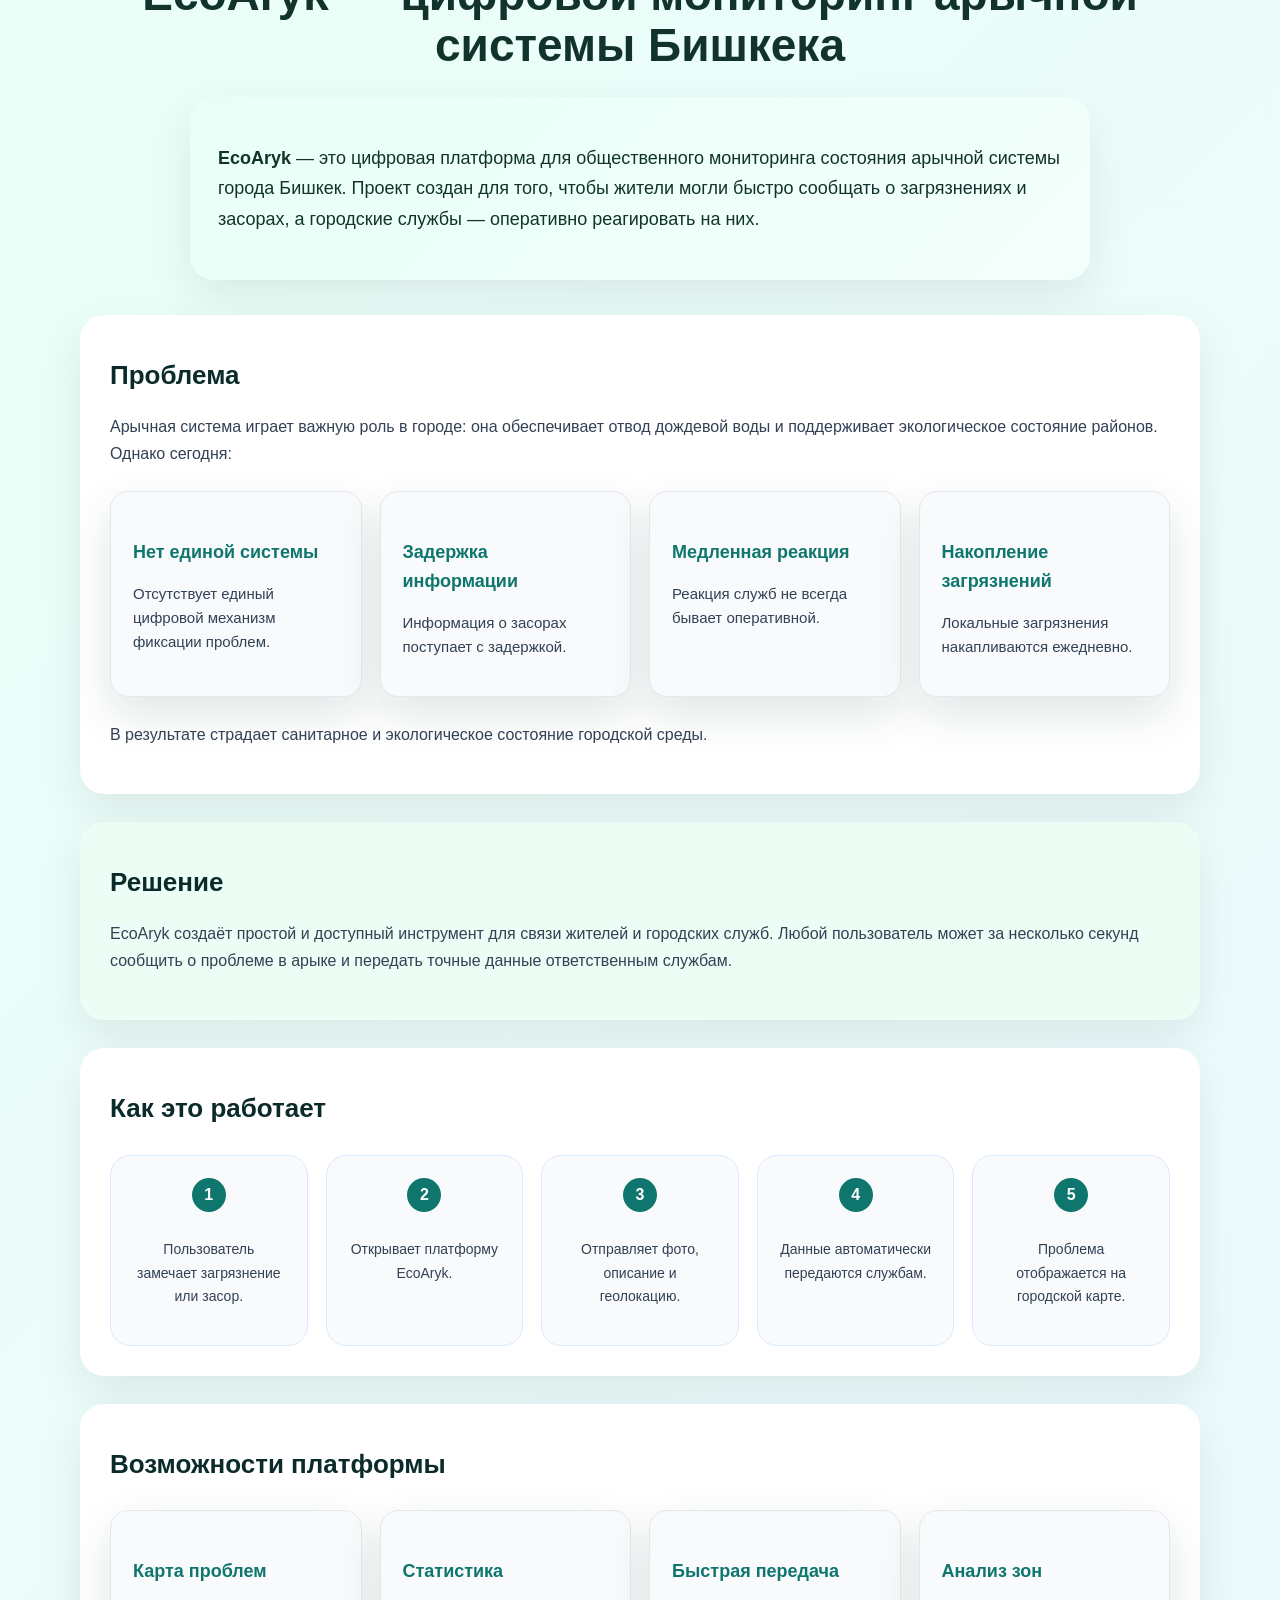
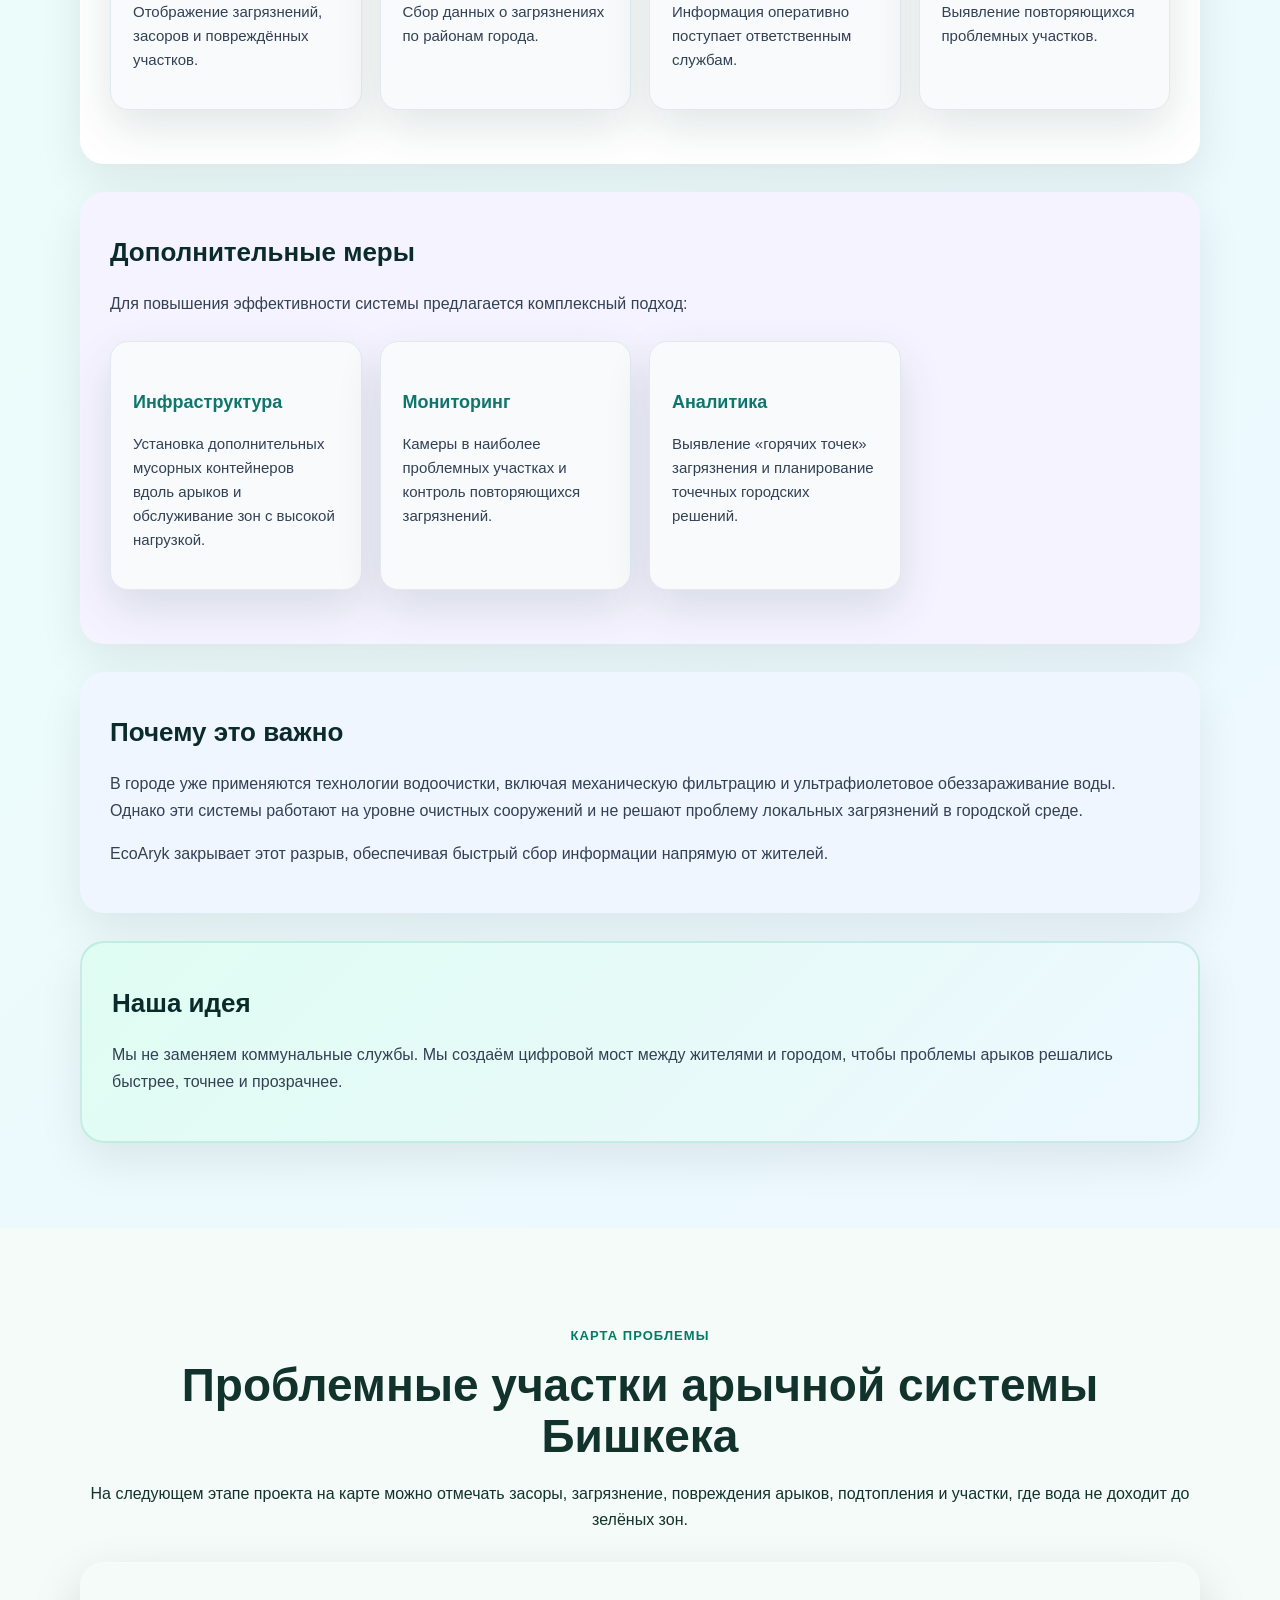
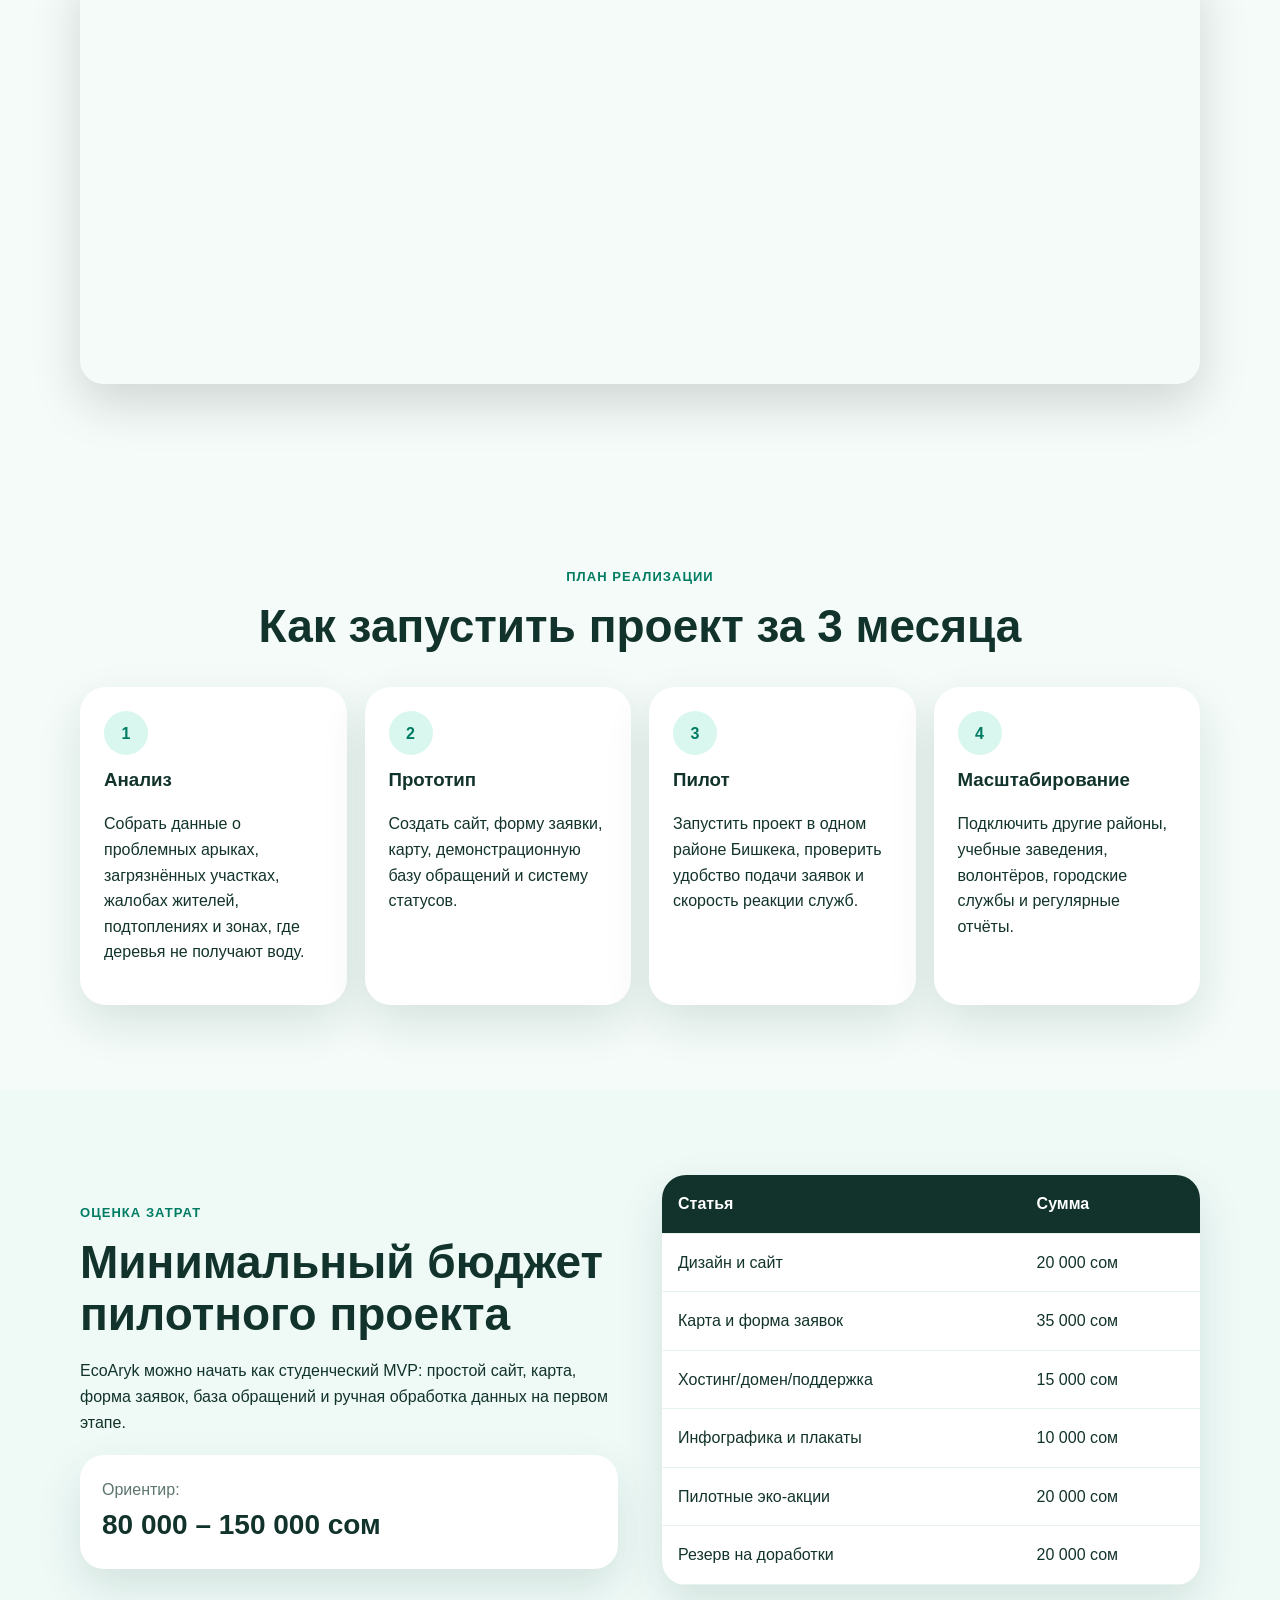
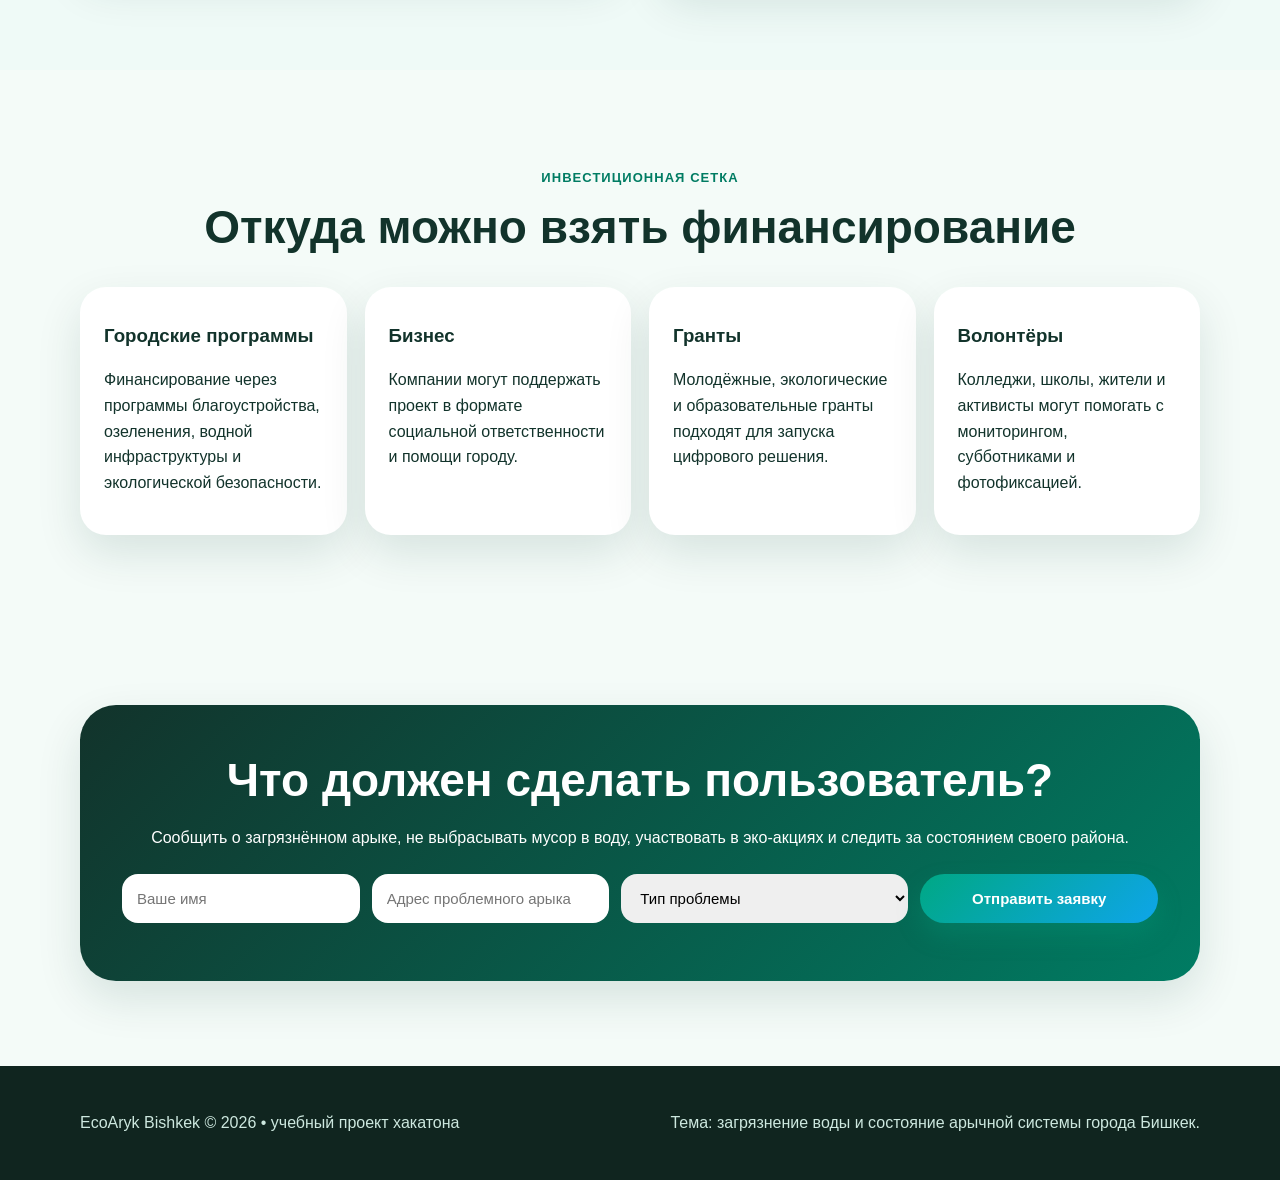
==== commit fe6d56f9: "ryrthrn" ====
--- a/index.html
+++ b/index.html
@@ -5,7 +5,8 @@
   <meta name="viewport" content="width=device-width, initial-scale=1.0" />
   <title>Чистые арыки Бишкека — EcoAryk 2026</title>
 
-<link rel="icon" type="image/png" href="assets/favicon.png">
+<link rel="icon" type="image/png" sizes="32x32" href="assets/favicon_32.png">
+<link rel="icon" type="image/png" sizes="64x64" href="assets/favicon_64.png">
 
   <link rel="stylesheet" href="css/style.css">
 </head>
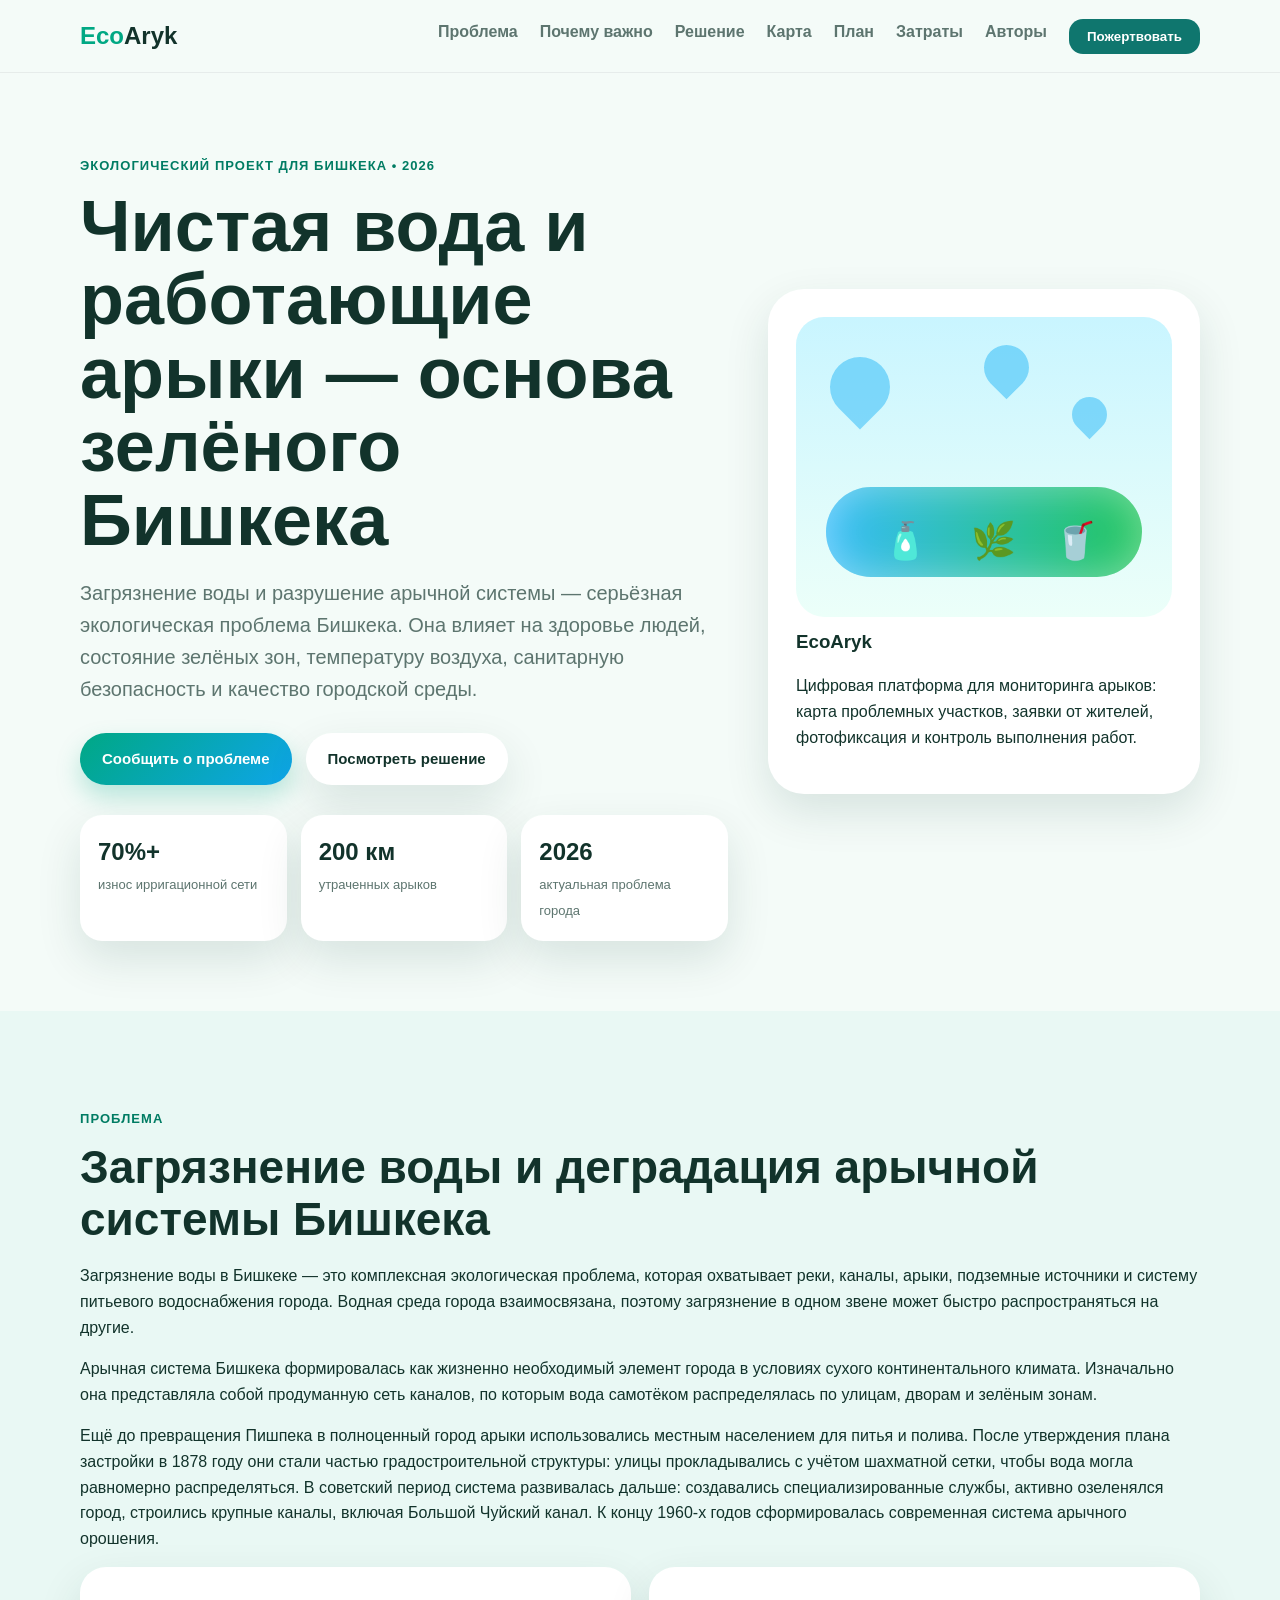
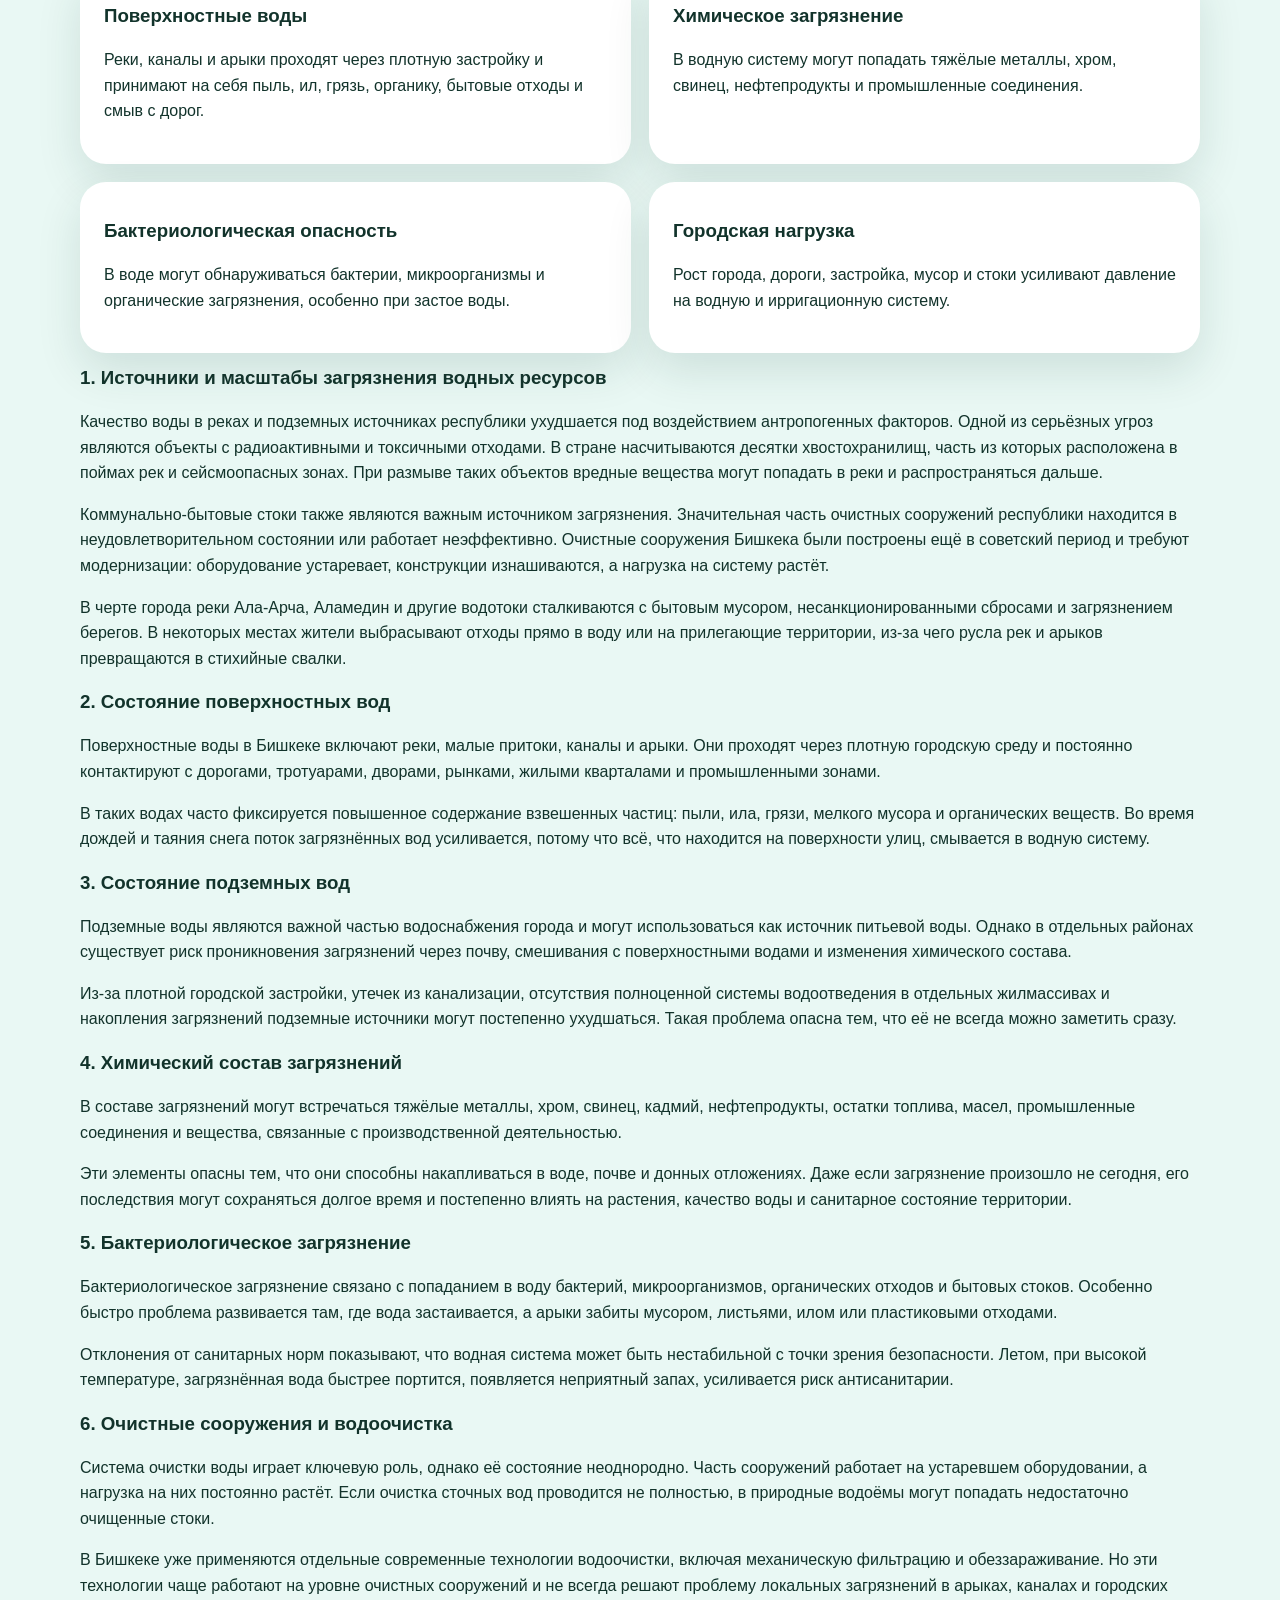
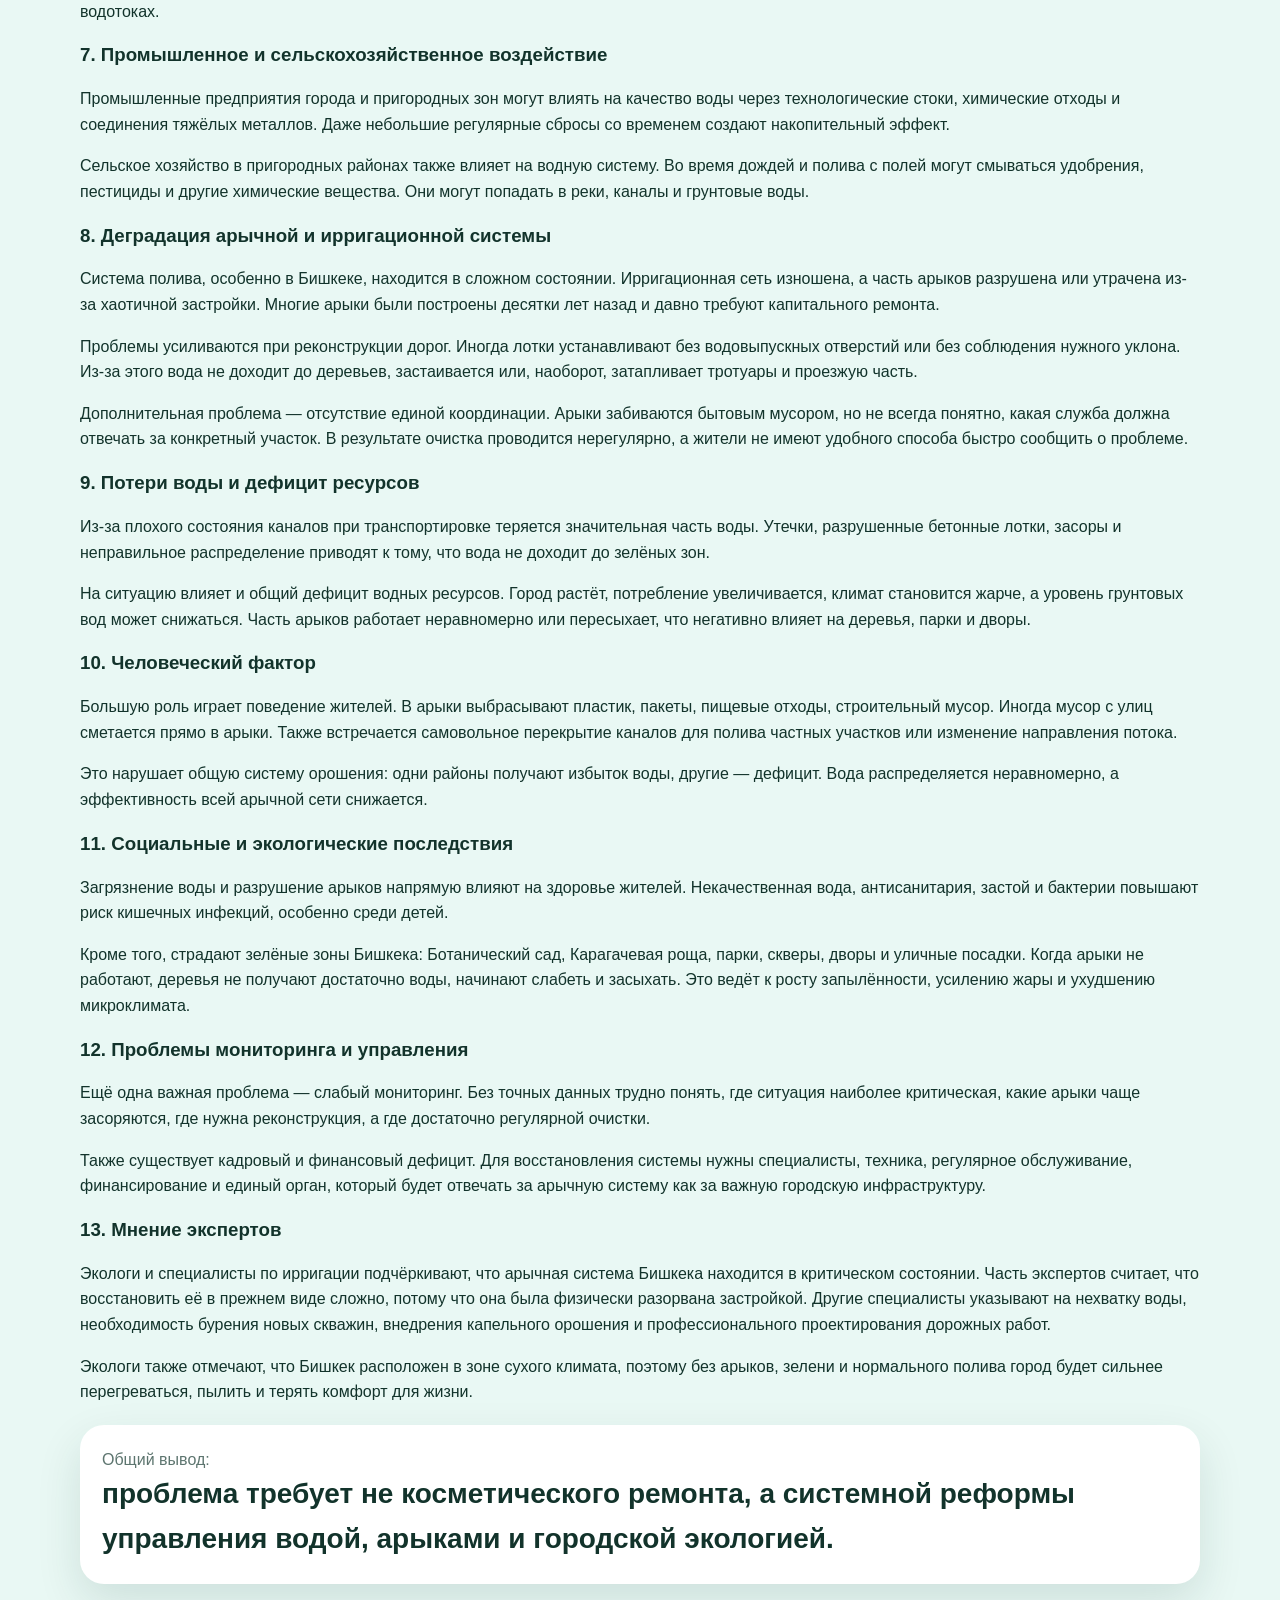
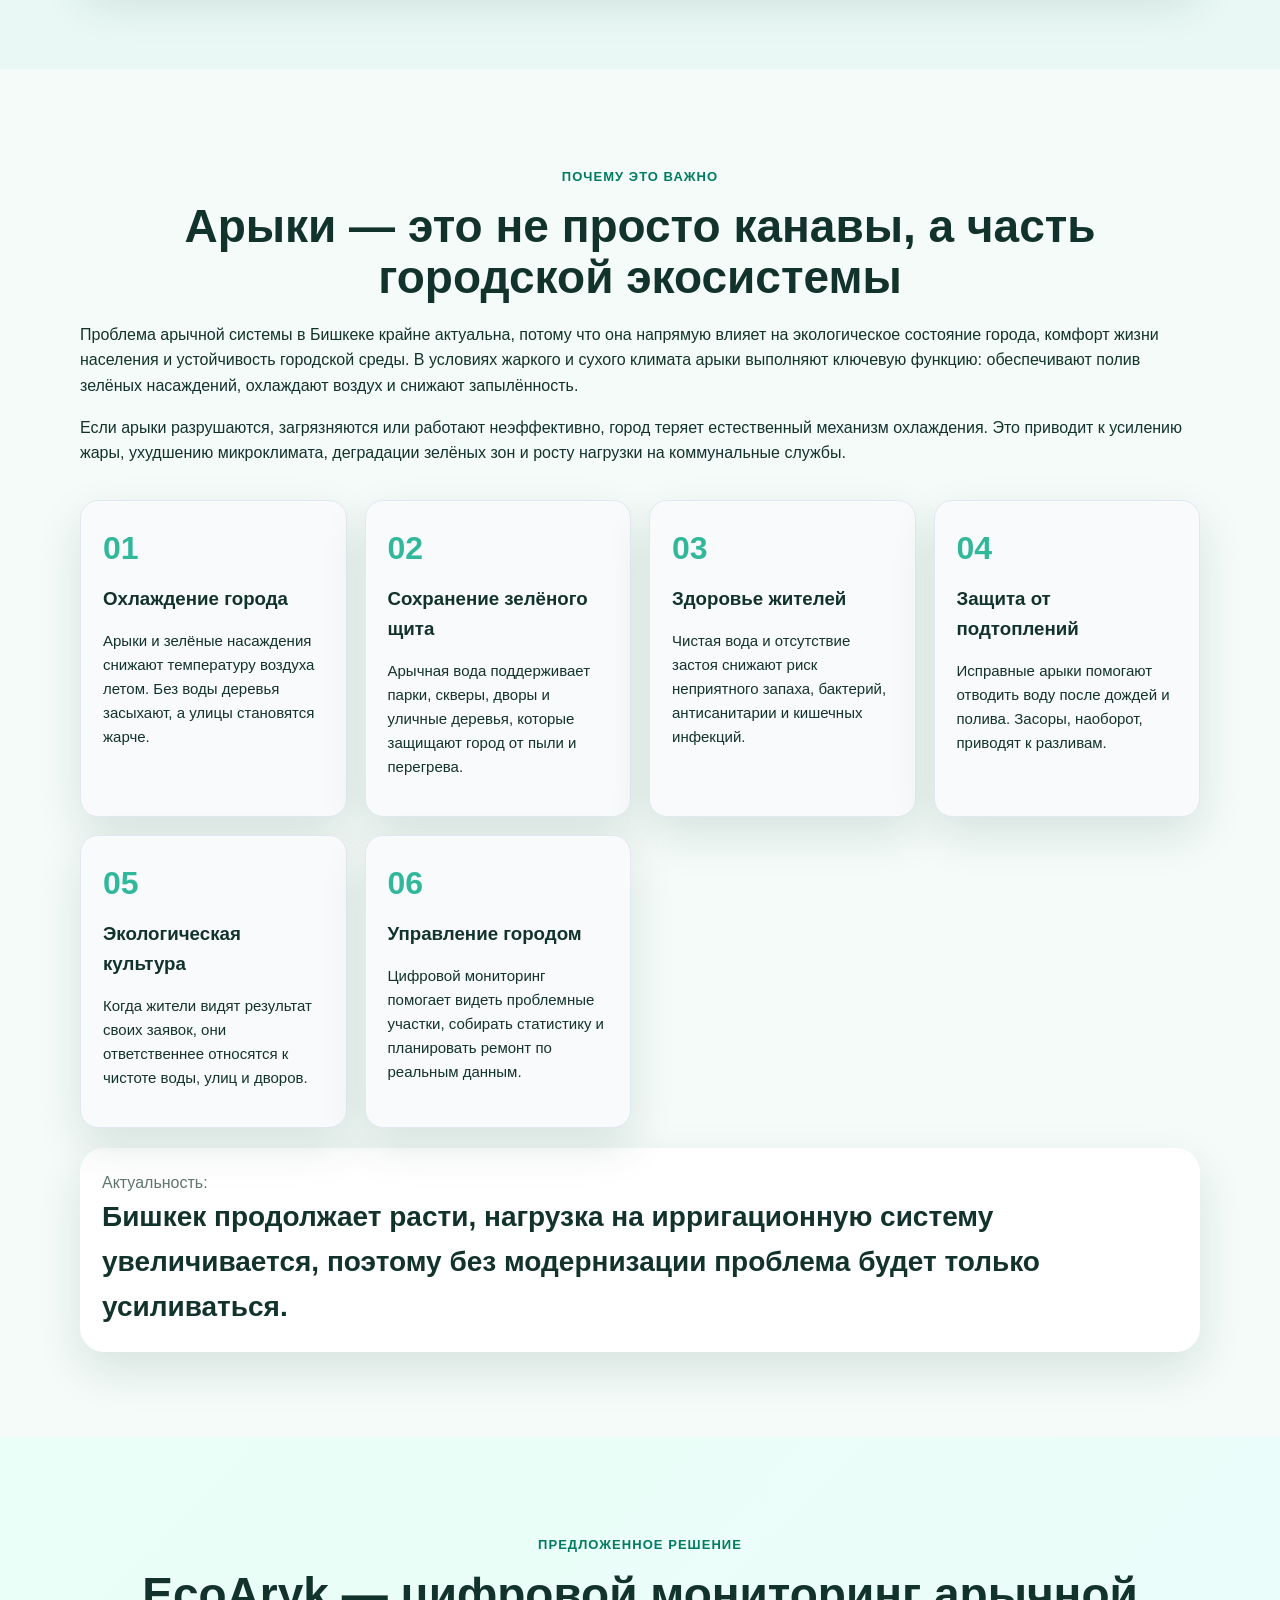
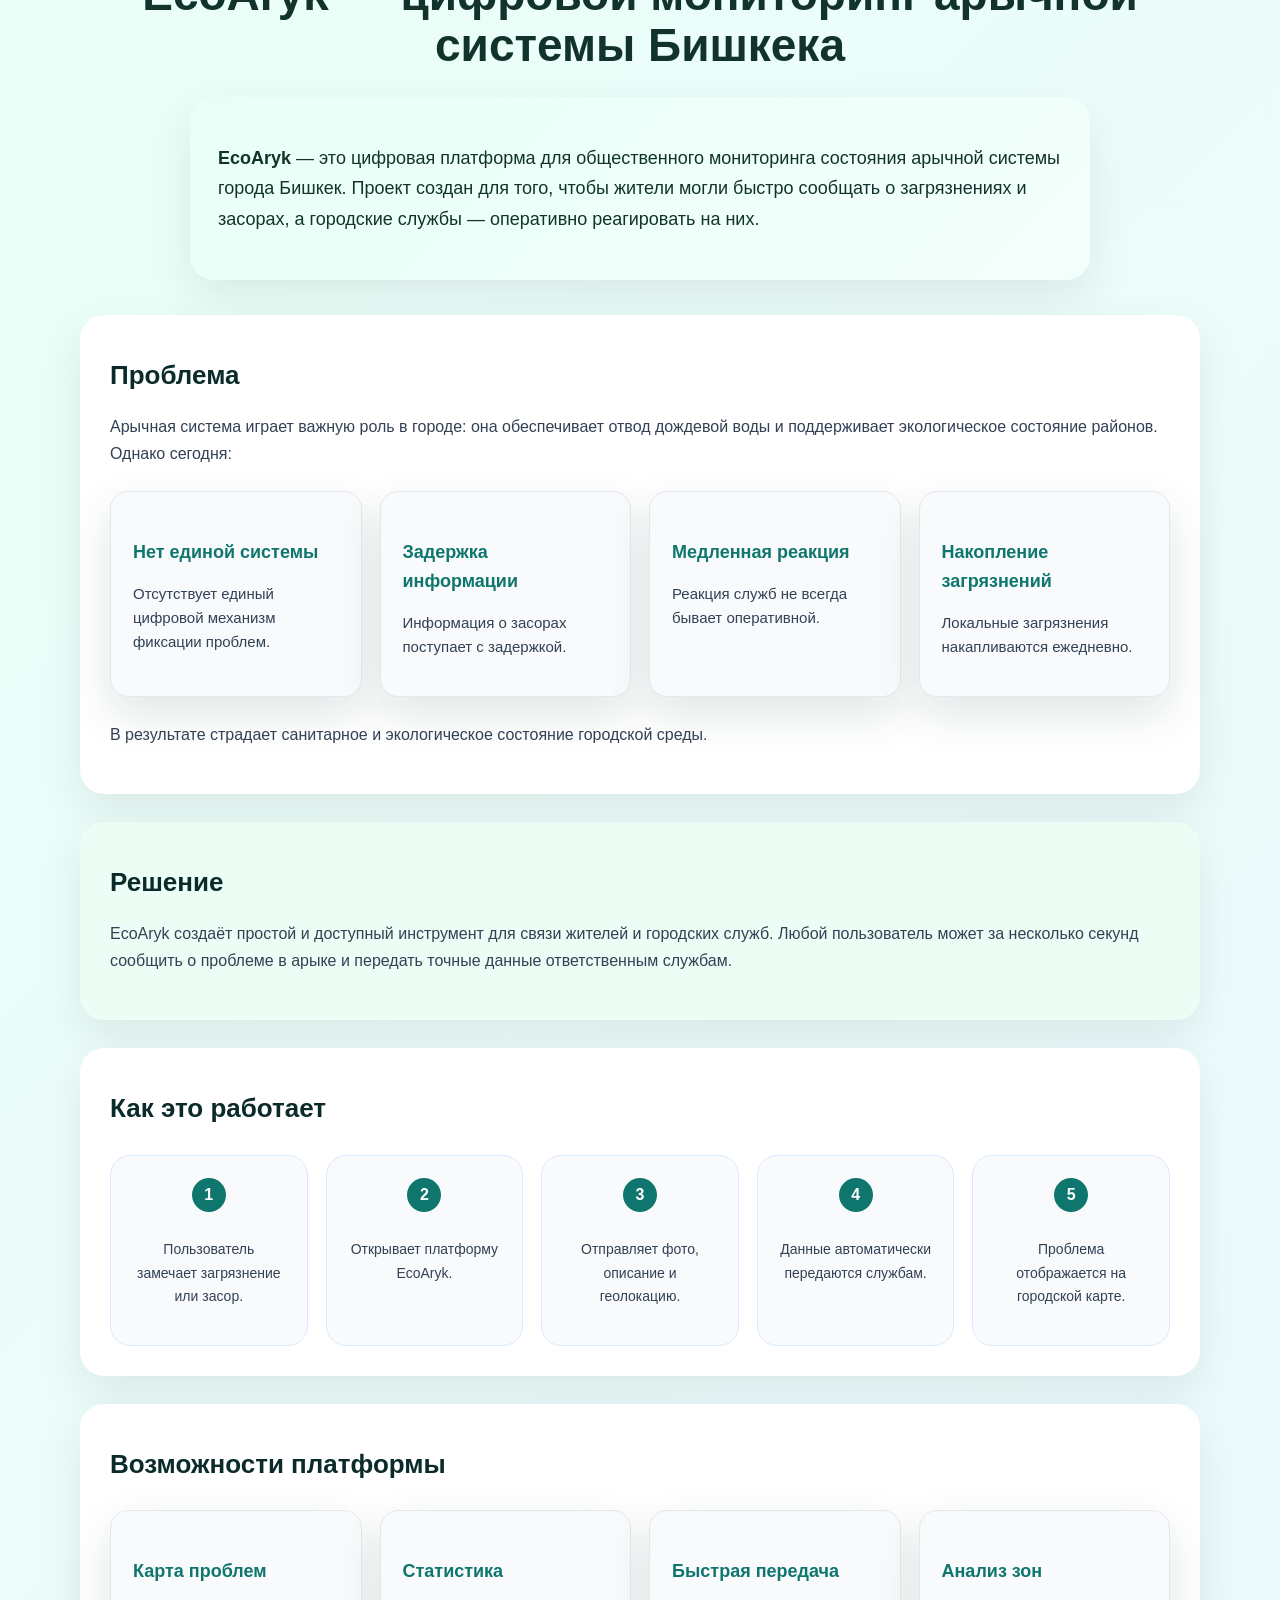
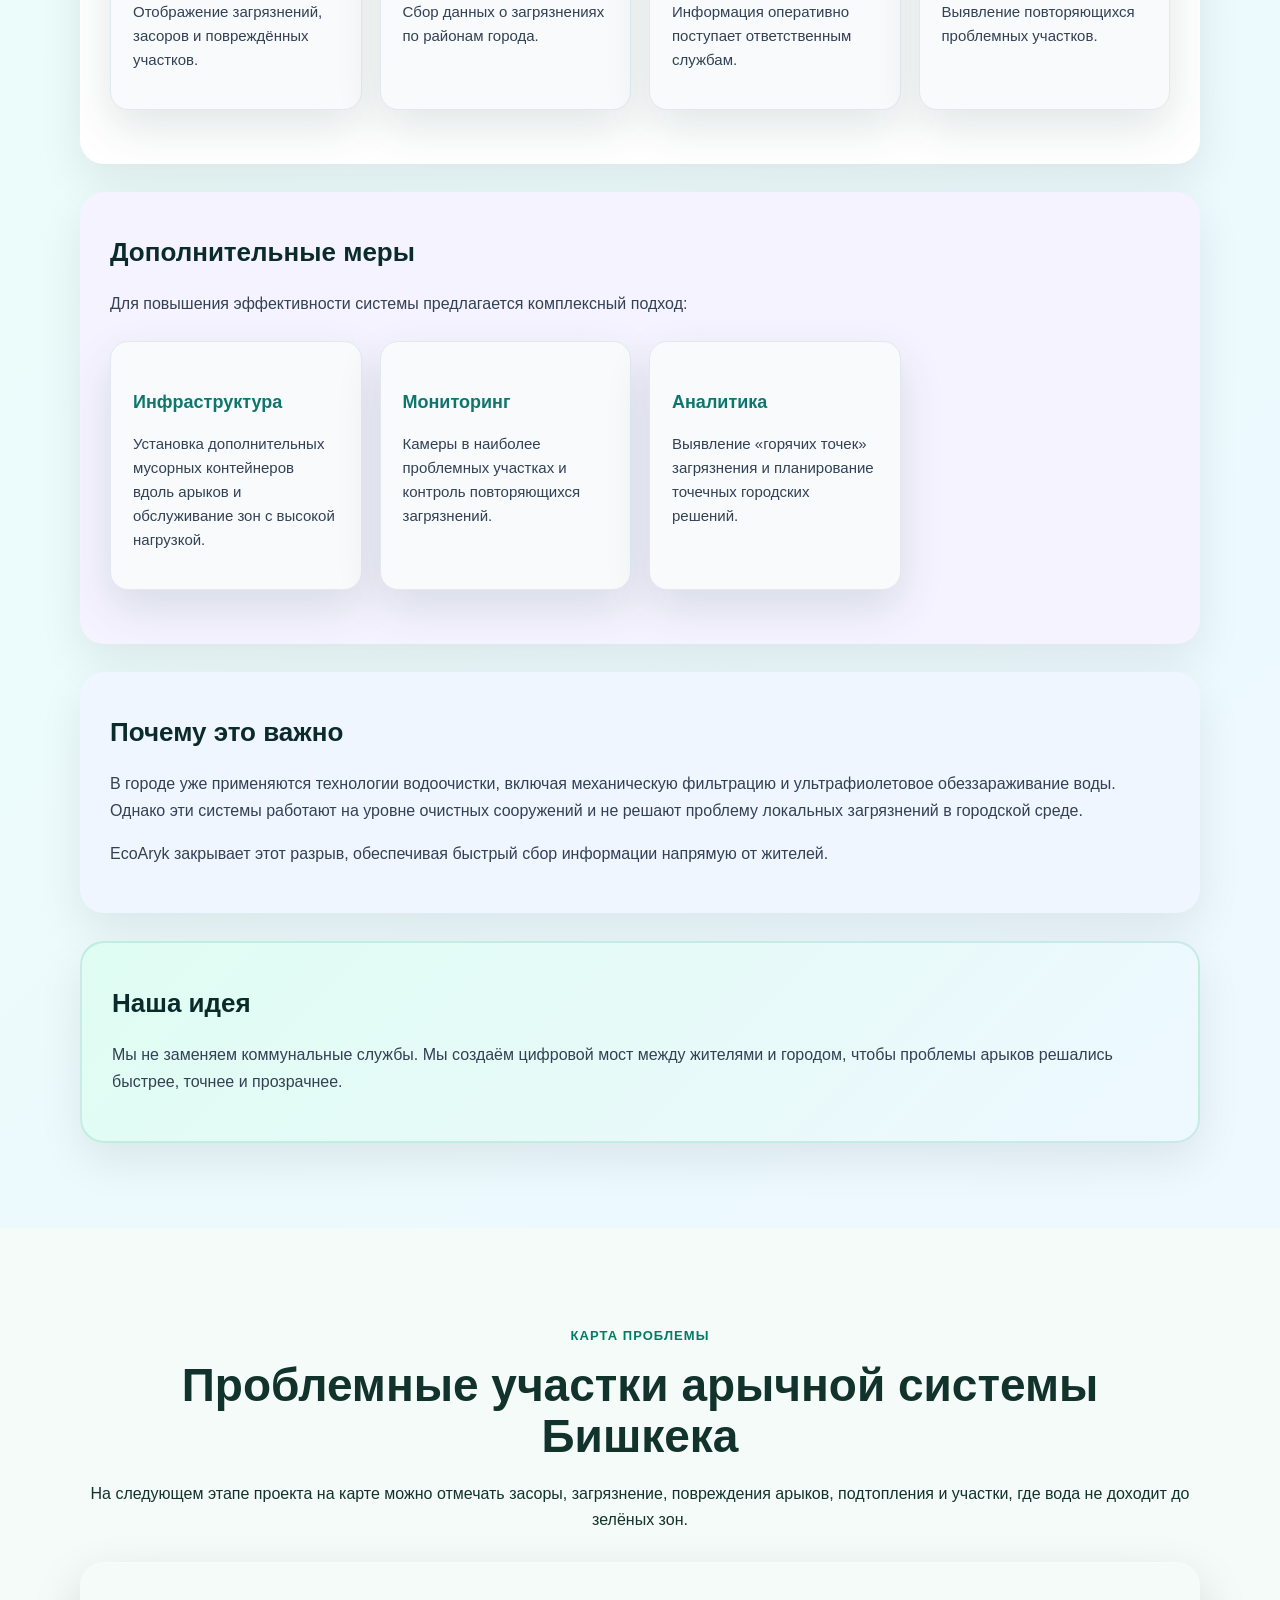
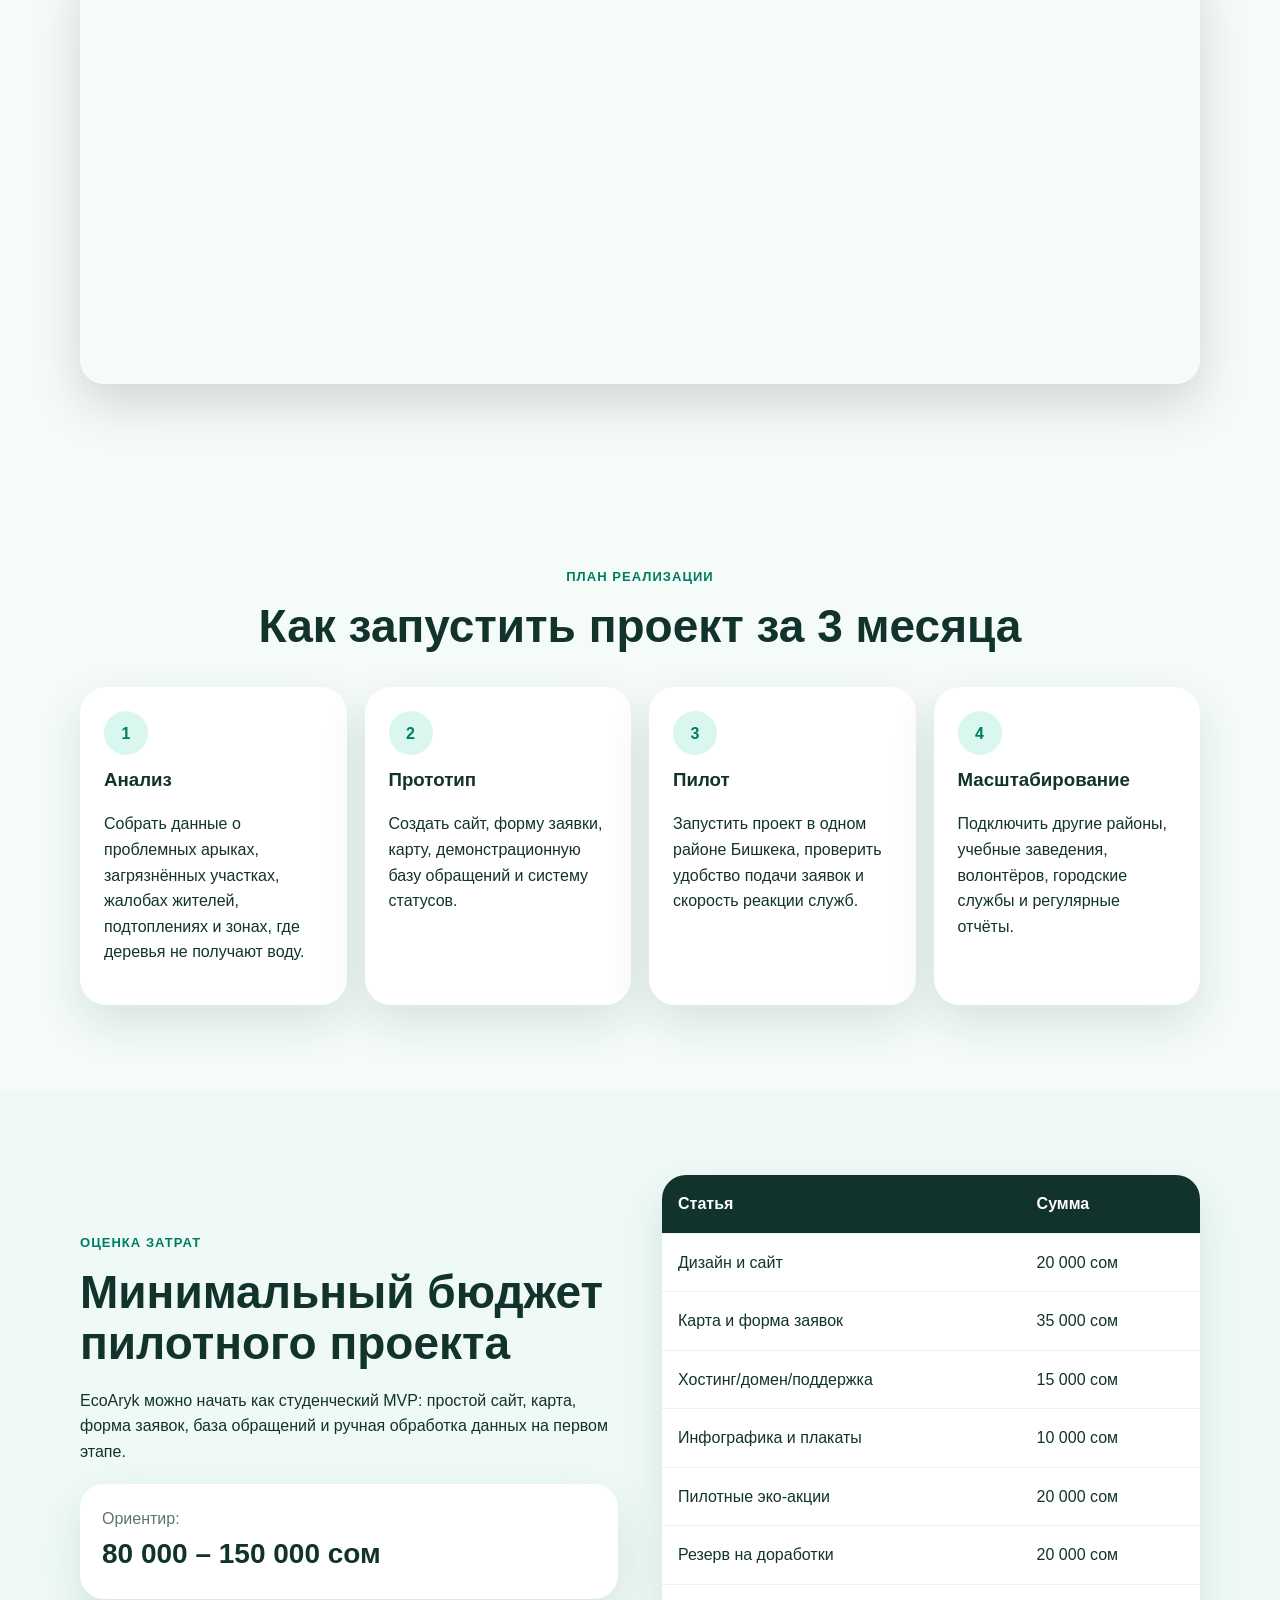
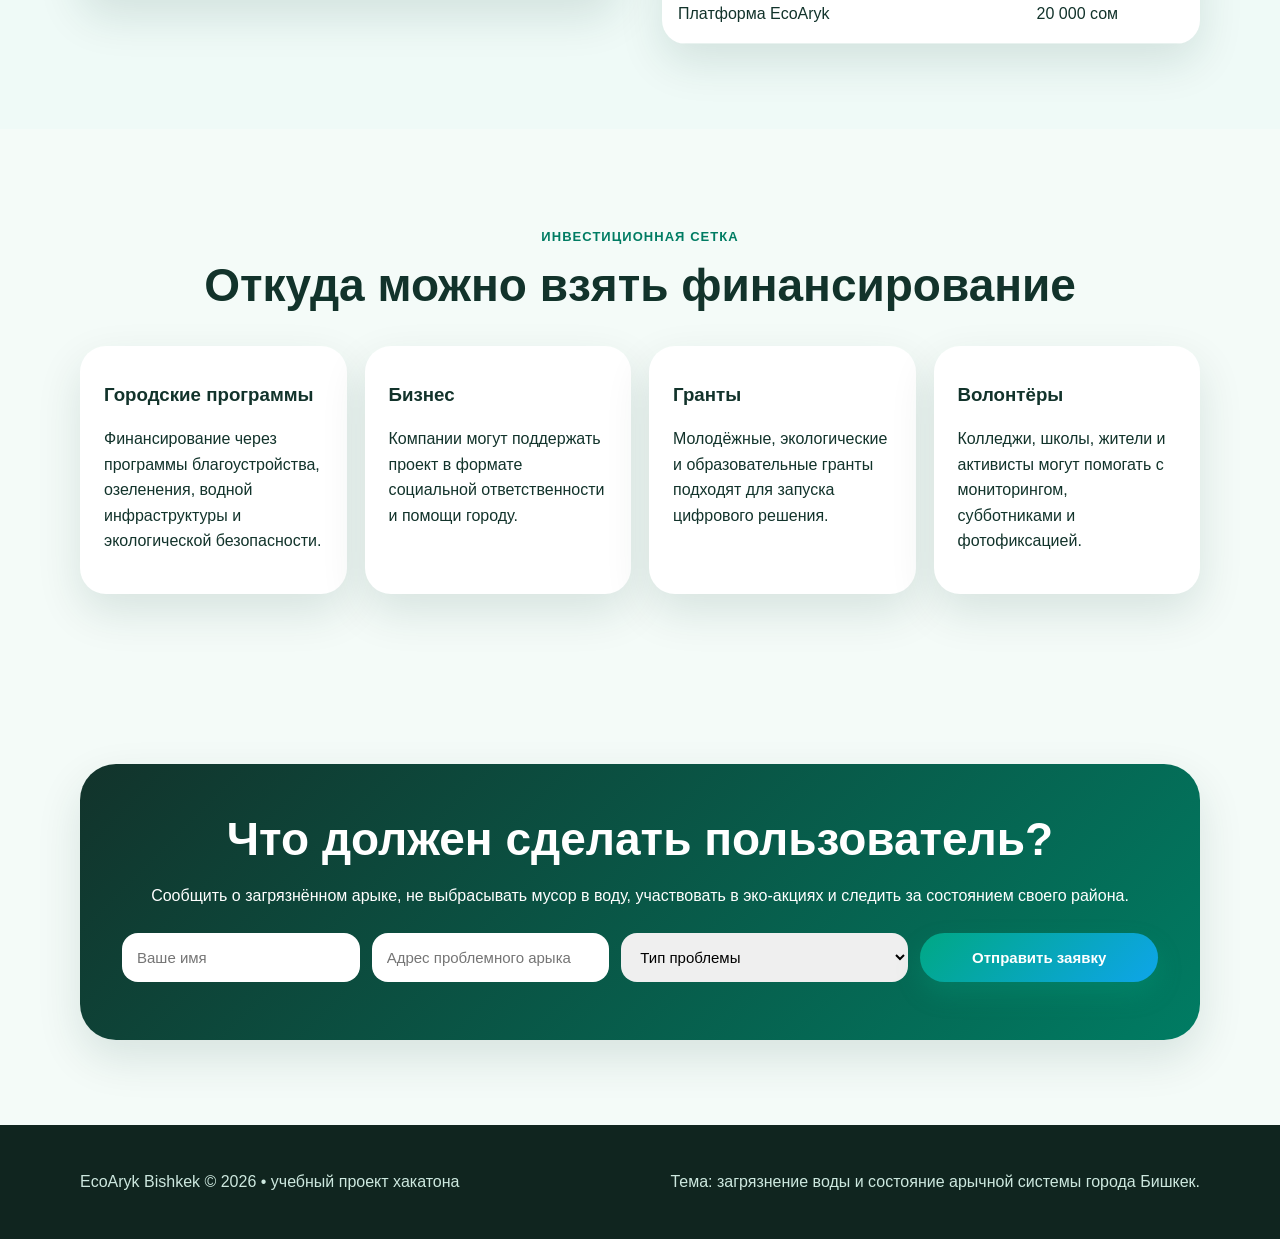
==== commit e6d5170b: "wergbgt" ====
--- a/index.html
+++ b/index.html
@@ -662,6 +662,7 @@
             <tr><td>Инфографика и плакаты</td><td>10 000 сом</td></tr>
             <tr><td>Пилотные эко-акции</td><td>20 000 сом</td></tr>
             <tr><td>Резерв на доработки</td><td>20 000 сом</td></tr>
+            <tr><td>Платформа EcoAryk</td><td>20 000 сом</td></tr>
           </table>
         </div>
       </div>
